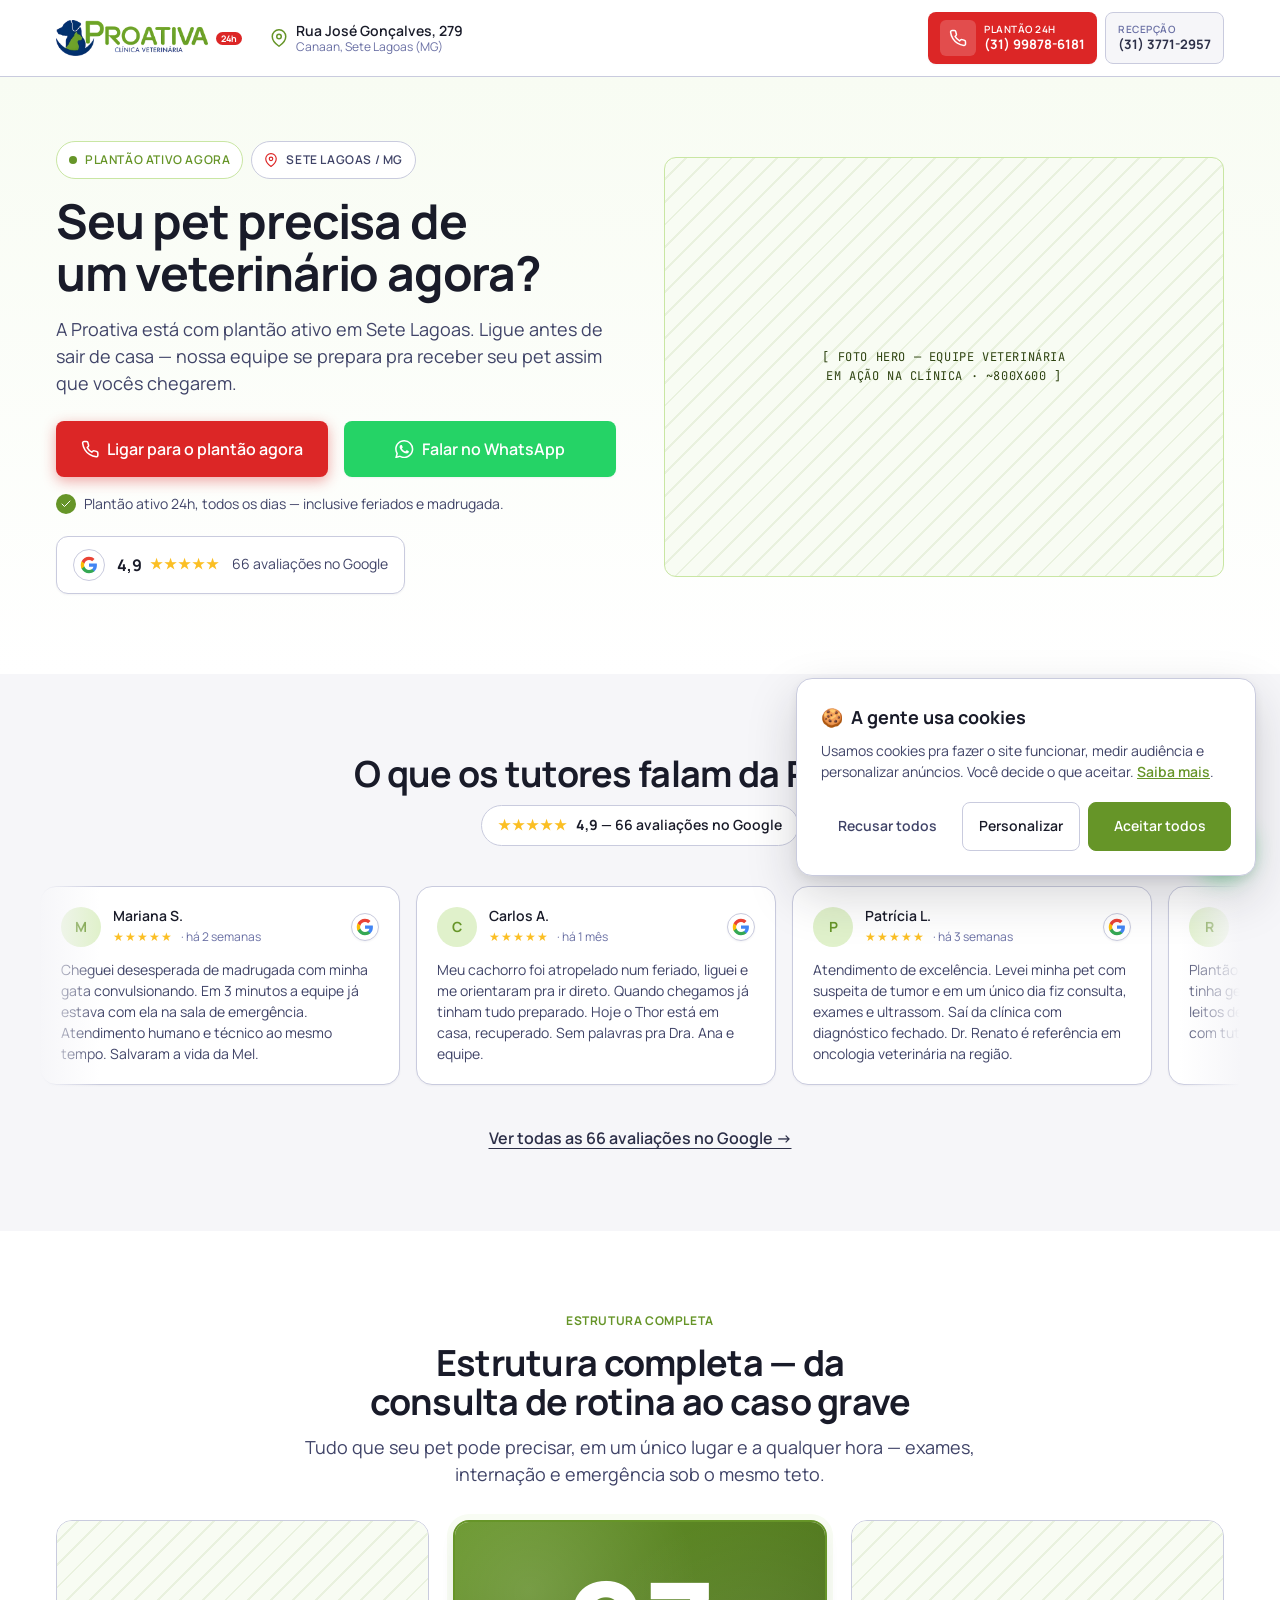
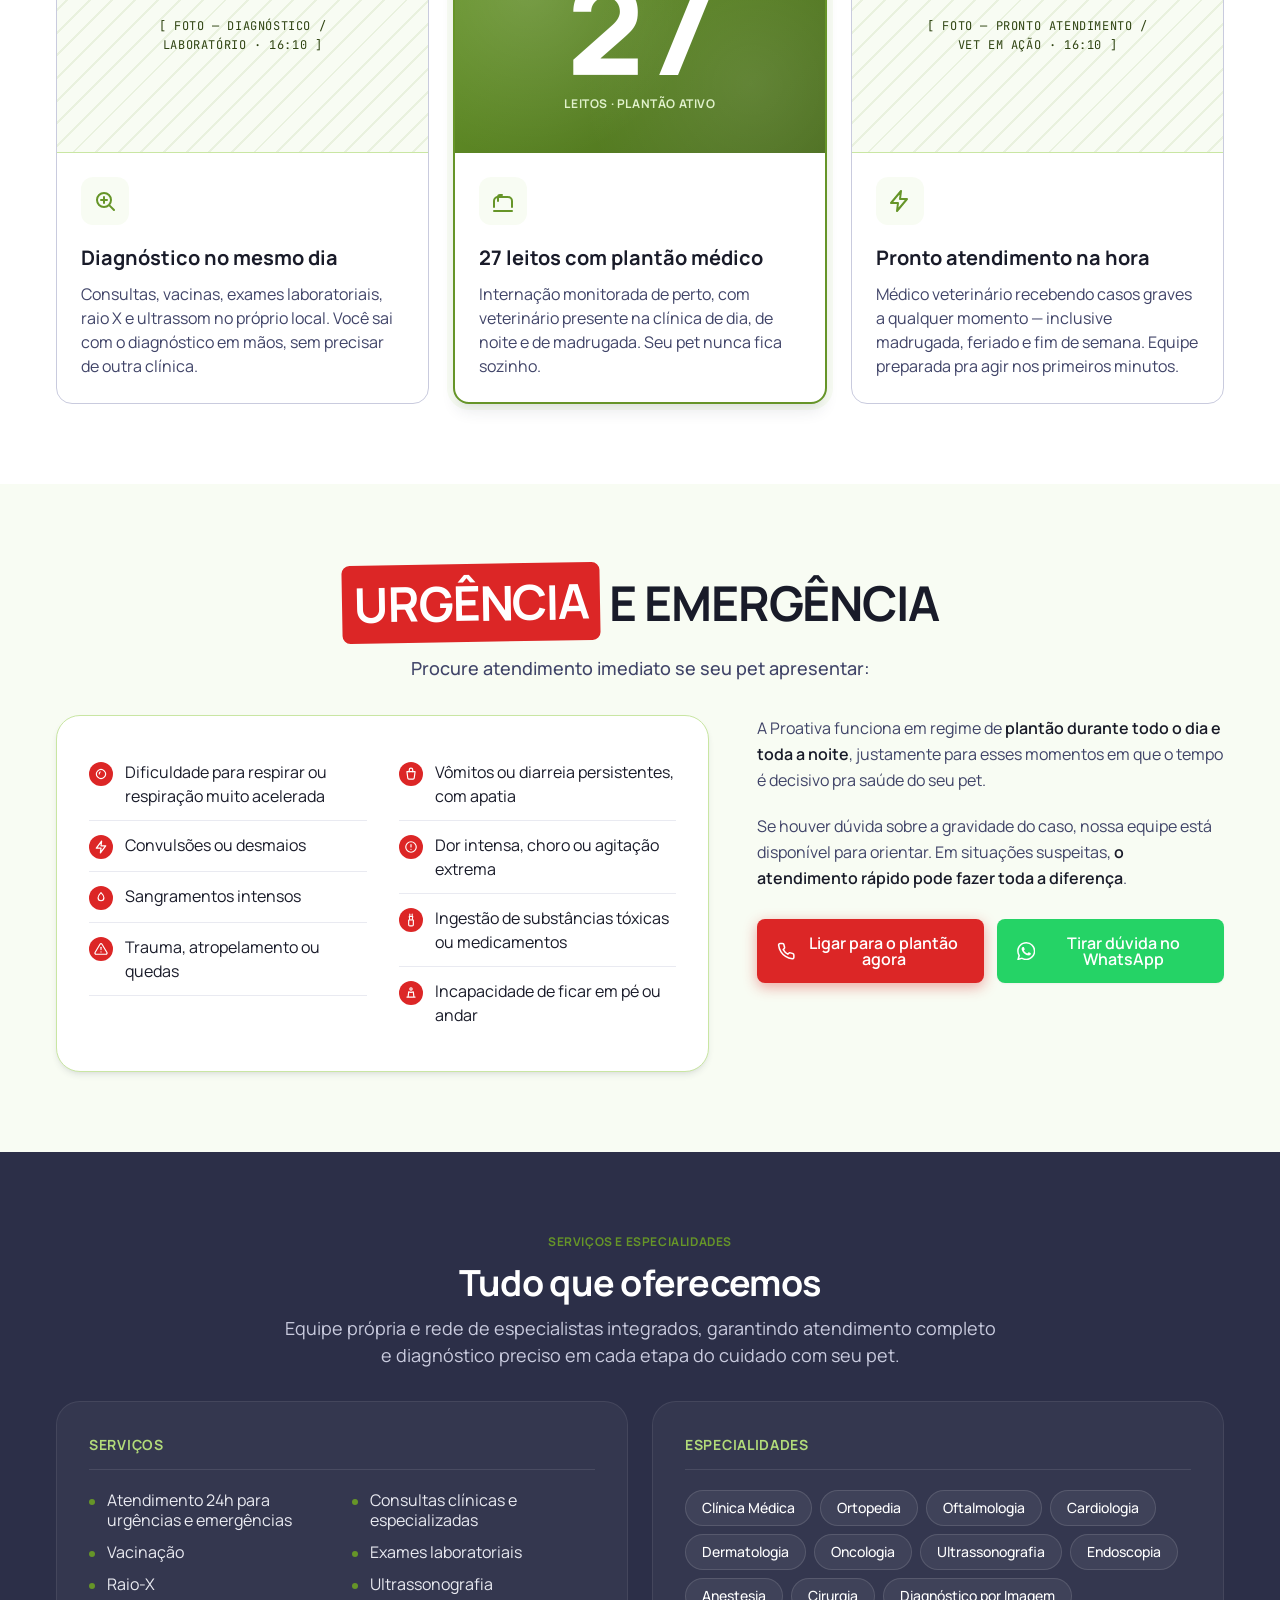
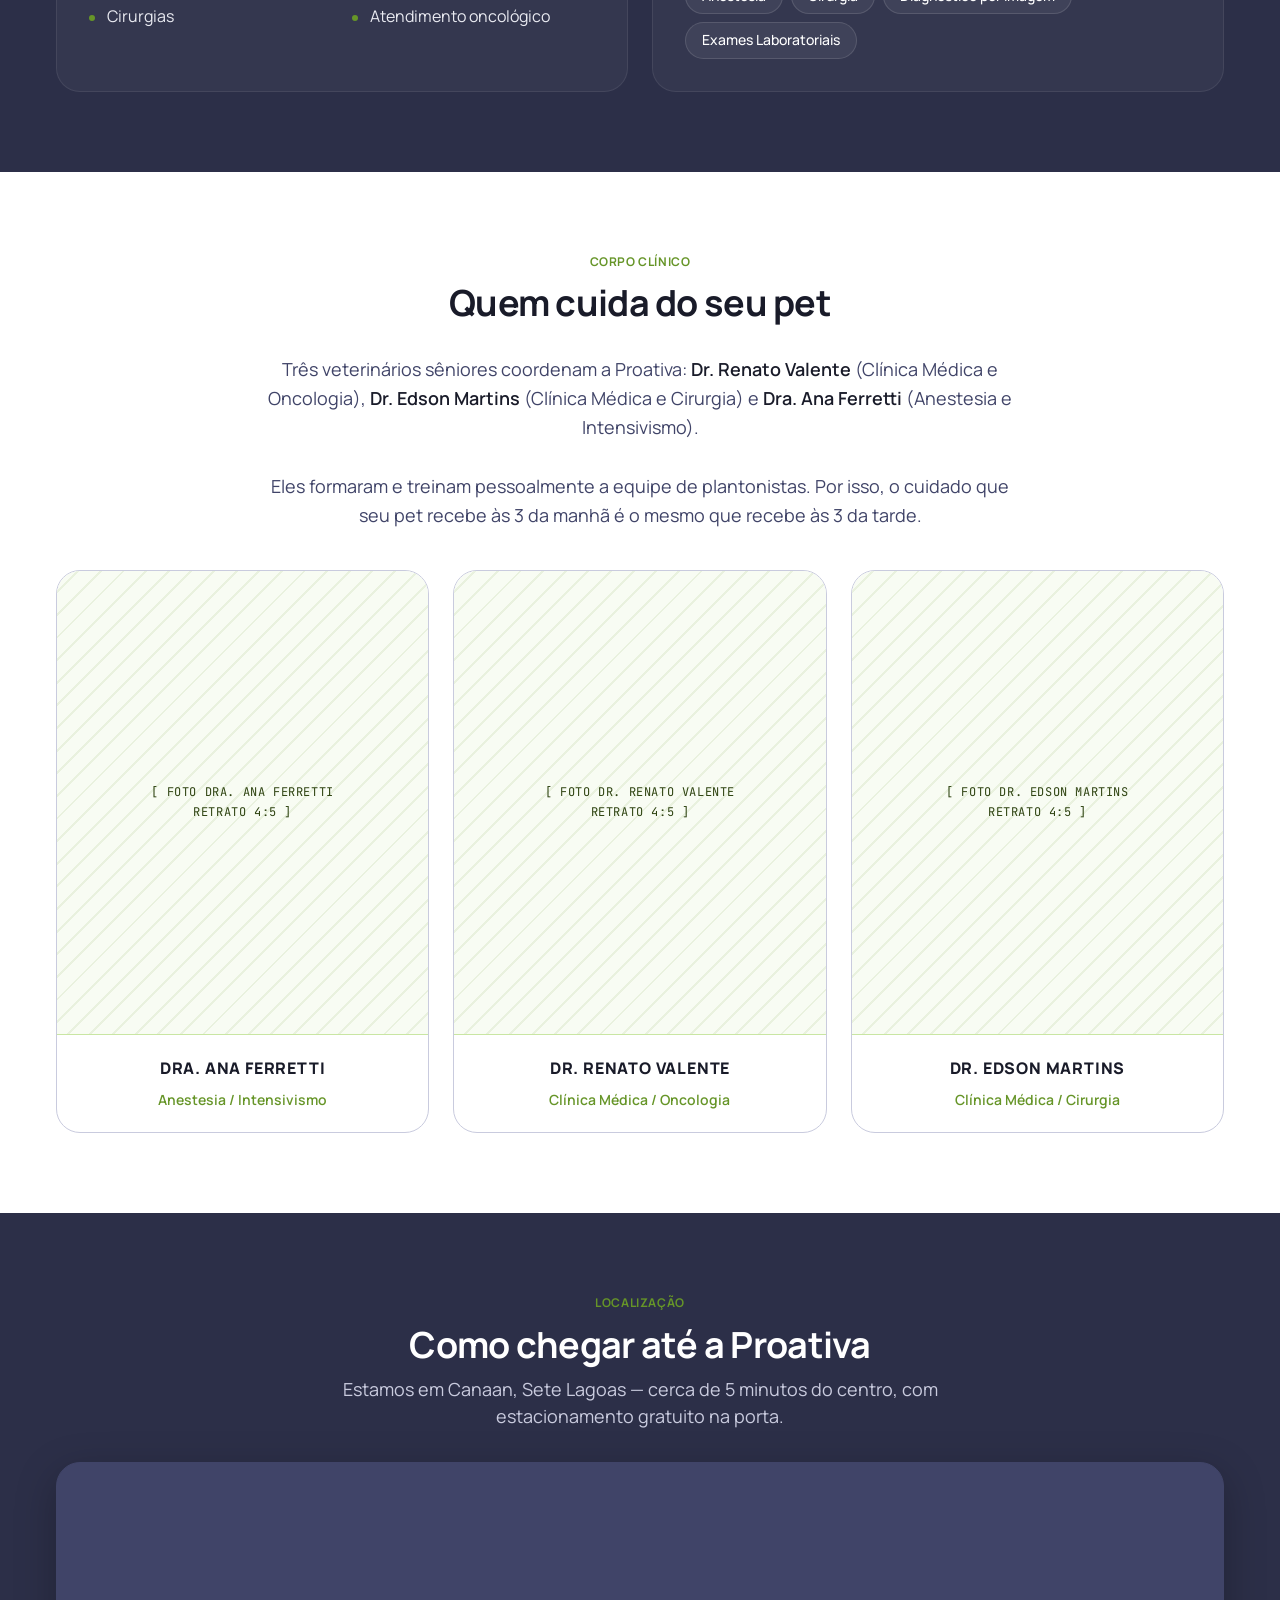
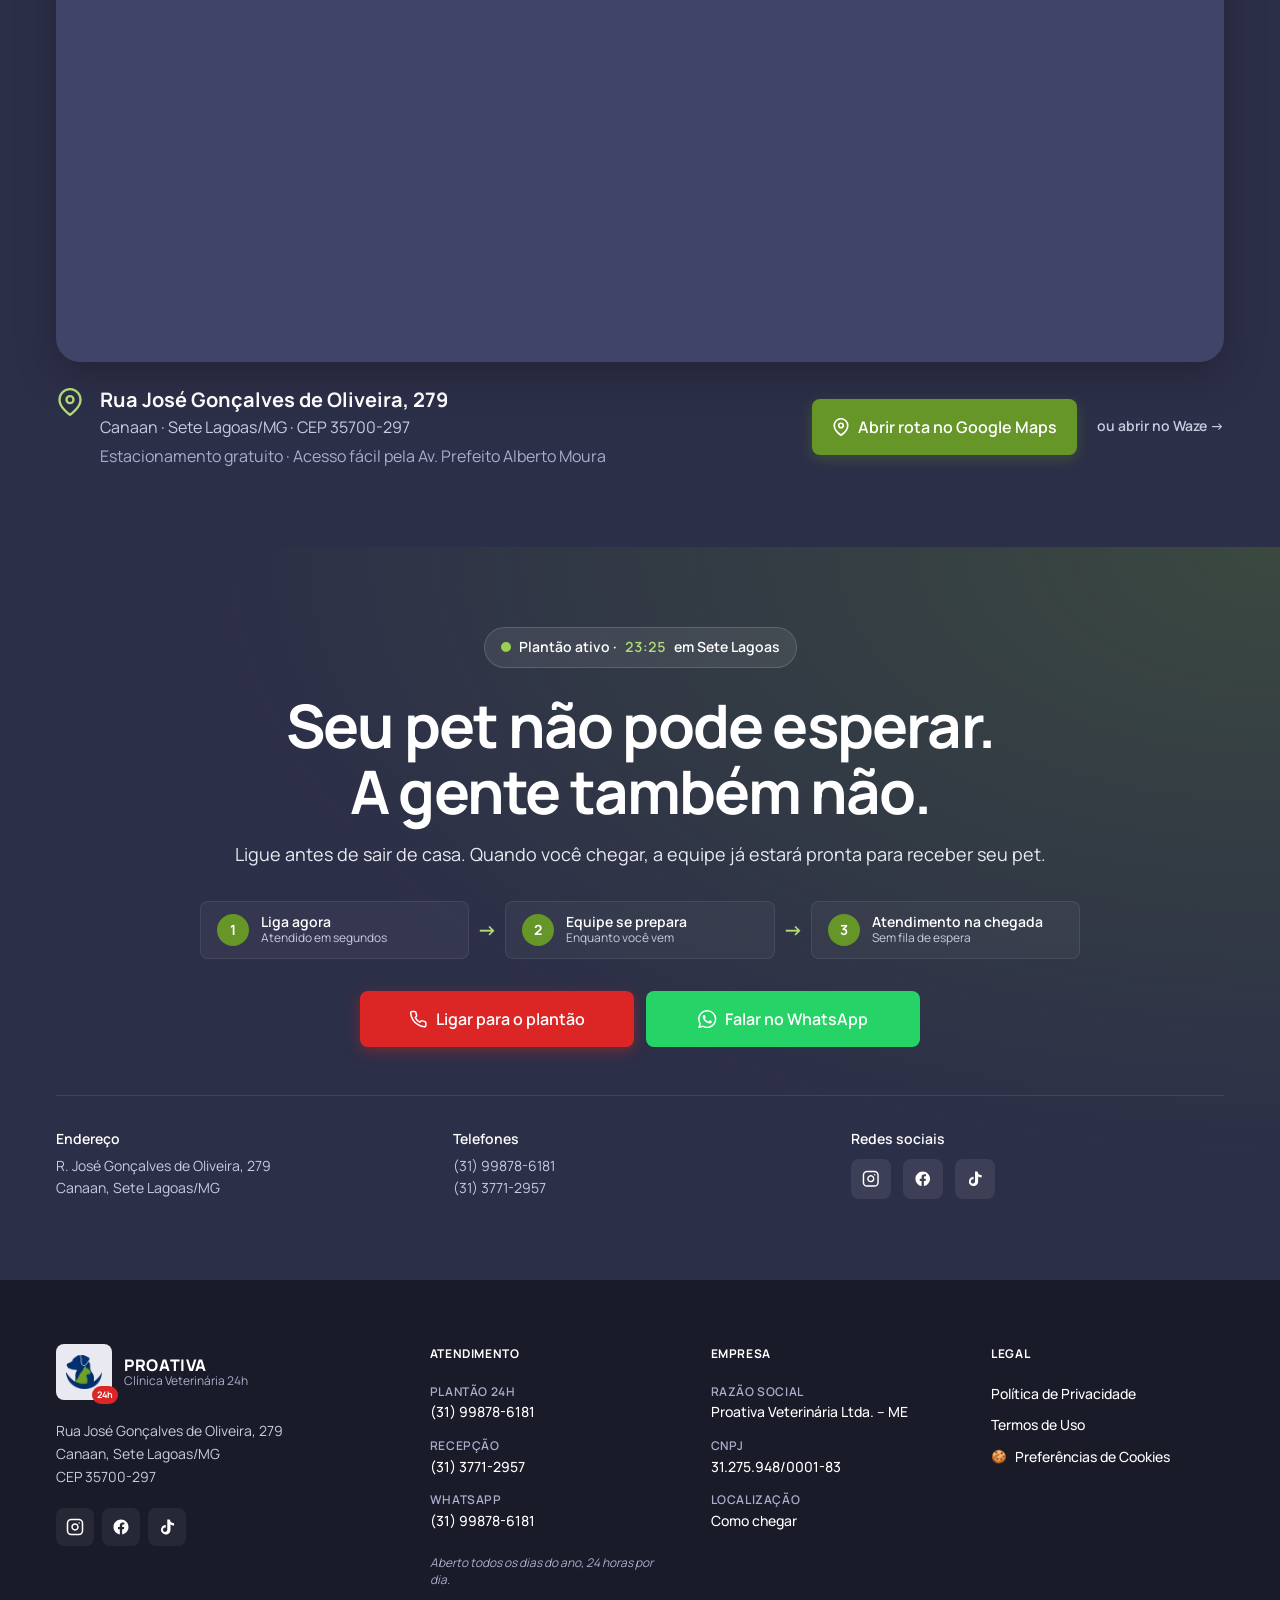
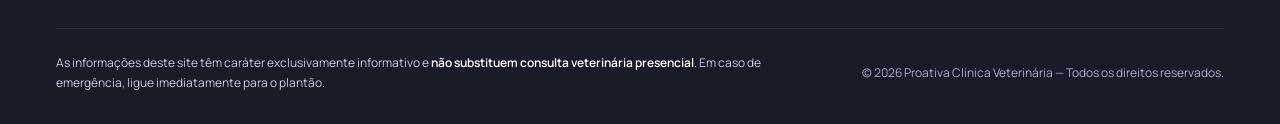
==== index.html @ c626373f "fix(location): desktop com endereço esquerda + CTA direita, mobile inalterado" ====
<!DOCTYPE html>
<html lang="pt-BR">
<head>
<meta charset="UTF-8">
<meta name="viewport" content="width=device-width, initial-scale=1.0">
<title>Proativa Clínica Veterinária 24h — Sete Lagoas/MG</title>
<meta name="description" content="Plantão veterinário ativo 24h em Sete Lagoas. Pronto atendimento, 27 leitos de internação, exames e cirurgia. Ligue agora.">
<meta name="theme-color" content="#669528">
<link rel="canonical" href="https://proativaveterinaria.com.br/">
<link rel="icon" href="/favicon.ico">
<link rel="apple-touch-icon" href="/apple-touch-icon.png">

<!-- Open Graph -->
<meta property="og:type" content="website">
<meta property="og:url" content="https://proativaveterinaria.com.br/">
<meta property="og:title" content="Proativa Clínica Veterinária 24h — Sete Lagoas/MG">
<meta property="og:description" content="Plantão veterinário ativo 24h em Sete Lagoas. Pronto atendimento, 27 leitos de internação, exames e cirurgia.">
<meta property="og:image" content="https://proativaveterinaria.com.br/assets/images/logo-proativa.png">
<meta property="og:locale" content="pt_BR">

<!-- Twitter Card -->
<meta name="twitter:card" content="summary_large_image">
<meta name="twitter:title" content="Proativa Clínica Veterinária 24h — Sete Lagoas/MG">
<meta name="twitter:description" content="Plantão veterinário ativo 24h em Sete Lagoas.">
<meta name="twitter:image" content="https://proativaveterinaria.com.br/assets/images/logo-proativa.png">

<link rel="preconnect" href="https://fonts.googleapis.com">
<link rel="preconnect" href="https://fonts.gstatic.com" crossorigin>
<link rel="stylesheet" href="https://fonts.googleapis.com/css2?family=Manrope:wght@400;500;600;700;800&family=JetBrains+Mono:wght@400;500&display=swap">
<link rel="stylesheet" href="css/style.css?v=5">
<link rel="stylesheet" href="css/motion.css?v=1">

<!-- Schema.org — VeterinaryCare + LocalBusiness -->
<script type="application/ld+json">
{
  "@context": "https://schema.org",
  "@type": "VeterinaryCare",
  "name": "Proativa Clínica Veterinária",
  "image": "https://proativaveterinaria.com.br/assets/images/logo-proativa.png",
  "url": "https://proativaveterinaria.com.br",
  "telephone": ["+5531998786181", "+553137712957"],
  "address": {
    "@type": "PostalAddress",
    "streetAddress": "Rua José Gonçalves de Oliveira, 279",
    "addressLocality": "Sete Lagoas",
    "addressRegion": "MG",
    "postalCode": "35700-297",
    "addressCountry": "BR"
  },
  "geo": {
    "@type": "GeoCoordinates",
    "latitude": "-19.4659",
    "longitude": "-44.2476"
  },
  "openingHoursSpecification": {
    "@type": "OpeningHoursSpecification",
    "dayOfWeek": ["Monday","Tuesday","Wednesday","Thursday","Friday","Saturday","Sunday"],
    "opens": "00:00",
    "closes": "23:59"
  },
  "aggregateRating": {
    "@type": "AggregateRating",
    "ratingValue": "4.9",
    "reviewCount": "66"
  },
  "sameAs": [
    "https://www.instagram.com/proativaclinica/",
    "https://www.facebook.com/proativaveterinaria/"
  ]
}
</script>
</head>
<body>

<a href="#main" class="skip-link">Pular para o conteúdo</a>

<!-- ============ HEADER ============ -->
<header class="site-header">
  <div class="container site-header__inner">
    <a href="/" class="site-header__logo" aria-label="Proativa Clínica Veterinária 24h — Início">
      <picture>
        <source srcset="assets/images/logo-proativa.webp" type="image/webp">
        <img src="assets/images/logo-proativa.png" alt="Proativa Clínica Veterinária" class="site-header__logo-img" width="480" height="114">
      </picture>
      <span class="site-header__logo-badge" aria-hidden="true">24h</span>
    </a>

    <!-- Endereço discreto (apenas desktop) -->
    <a class="header-address" href="https://www.google.com/maps/dir/?api=1&destination=Rua+Jos%C3%A9+Gon%C3%A7alves+de+Oliveira%2C+279%2C+Canaan%2C+Sete+Lagoas+MG" target="_blank" rel="noopener" aria-label="Como chegar à clínica">
      <svg class="icon" viewBox="0 0 24 24" fill="none" stroke="currentColor" stroke-width="2" stroke-linecap="round" stroke-linejoin="round" aria-hidden="true"><path d="M21 10c0 7-9 13-9 13s-9-6-9-13a9 9 0 1 1 18 0z"/><circle cx="12" cy="10" r="3"/></svg>
      <span>
        <span class="header-address__street">Rua José Gonçalves, 279</span>
        <span class="header-address__city">Canaan, Sete Lagoas (MG)</span>
      </span>
    </a>

    <!-- Telefones com hierarquia clara -->
    <div class="header-phones">
      <a class="header-phone header-phone--primary" href="tel:+5531998786181">
        <span class="header-phone__icon" aria-hidden="true">
          <svg class="icon" viewBox="0 0 24 24" fill="none" stroke="currentColor" stroke-width="2.5" stroke-linecap="round" stroke-linejoin="round"><path d="M22 16.92v3a2 2 0 0 1-2.18 2 19.79 19.79 0 0 1-8.63-3.07 19.5 19.5 0 0 1-6-6 19.79 19.79 0 0 1-3.07-8.67A2 2 0 0 1 4.11 2h3a2 2 0 0 1 2 1.72 12.84 12.84 0 0 0 .7 2.81 2 2 0 0 1-.45 2.11L8.09 9.91a16 16 0 0 0 6 6l1.27-1.27a2 2 0 0 1 2.11-.45 12.84 12.84 0 0 0 2.81.7A2 2 0 0 1 22 16.92z"/></svg>
        </span>
        <span class="header-phone__text">
          <span class="header-phone__label">Plantão 24h</span>
          <span class="header-phone__number">(31) 99878-6181</span>
        </span>
      </a>
      <a class="header-phone header-phone--secondary" href="tel:+553137712957">
        <span class="header-phone__text">
          <span class="header-phone__label">Recepção</span>
          <span class="header-phone__number">(31) 3771-2957</span>
        </span>
      </a>
    </div>

    <!-- Mobile: Ligar 24h + botão Mais -->
    <div class="header-mobile-actions">
      <a class="header-phone-mobile" href="tel:+5531998786181" aria-label="Ligar para o plantão 24h">
        <svg class="icon" viewBox="0 0 24 24" fill="none" stroke="currentColor" stroke-width="2.5" stroke-linecap="round" stroke-linejoin="round" aria-hidden="true"><path d="M22 16.92v3a2 2 0 0 1-2.18 2 19.79 19.79 0 0 1-8.63-3.07 19.5 19.5 0 0 1-6-6 19.79 19.79 0 0 1-3.07-8.67A2 2 0 0 1 4.11 2h3a2 2 0 0 1 2 1.72 12.84 12.84 0 0 0 .7 2.81 2 2 0 0 1-.45 2.11L8.09 9.91a16 16 0 0 0 6 6l1.27-1.27a2 2 0 0 1 2.11-.45 12.84 12.84 0 0 0 2.81.7A2 2 0 0 1 22 16.92z"/></svg>
        Ligar 24h
      </a>
      <button type="button" class="header-more-btn" id="openHeaderSheet" aria-label="Mais opções de contato e localização">
        <svg viewBox="0 0 24 24" fill="none" stroke="currentColor" stroke-width="2.5" stroke-linecap="round" stroke-linejoin="round" aria-hidden="true"><line x1="3" y1="6" x2="21" y2="6"/><line x1="3" y1="12" x2="21" y2="12"/><line x1="3" y1="18" x2="21" y2="18"/></svg>
      </button>
    </div>
  </div>
</header>

<!-- Bottom Sheet Mobile (mais opções) -->
<div id="headerSheet" class="sheet" hidden role="dialog" aria-labelledby="sheetTitle" aria-modal="true">
  <div class="sheet__backdrop" data-close-sheet></div>
  <div class="sheet__panel" role="document">
    <div class="sheet__handle" aria-hidden="true"></div>
    <header class="sheet__header">
      <h2 id="sheetTitle" class="sheet__title">Como podemos ajudar?</h2>
      <button type="button" class="sheet__close" aria-label="Fechar" data-close-sheet>×</button>
    </header>

    <section class="sheet__section">
      <h3 class="sheet__section-title">Como chegar</h3>
      <div class="sheet__address">
        <svg viewBox="0 0 24 24" fill="none" stroke="currentColor" stroke-width="2" stroke-linecap="round" stroke-linejoin="round" aria-hidden="true"><path d="M21 10c0 7-9 13-9 13s-9-6-9-13a9 9 0 1 1 18 0z"/><circle cx="12" cy="10" r="3"/></svg>
        <span>
          <strong>Rua José Gonçalves de Oliveira, 279</strong><br>
          Canaan, Sete Lagoas (MG)
        </span>
      </div>
      <div class="sheet__map-actions">
        <a class="sheet__chip" href="https://www.google.com/maps/dir/?api=1&destination=Rua+Jos%C3%A9+Gon%C3%A7alves+de+Oliveira%2C+279%2C+Canaan%2C+Sete+Lagoas+MG" target="_blank" rel="noopener">
          <span class="sheet__chip-mark" style="background:#34A853;color:white;">G</span>
          Abrir no Google Maps
        </a>
        <a class="sheet__chip" href="https://waze.com/ul?q=Rua%20Jos%C3%A9%20Gon%C3%A7alves%20de%20Oliveira%2C%20279%2C%20Sete%20Lagoas" target="_blank" rel="noopener">
          <span class="sheet__chip-mark" style="background:#33CCFF;color:white;">W</span>
          Abrir no Waze
        </a>
      </div>
    </section>

    <section class="sheet__section">
      <h3 class="sheet__section-title">Outros contatos</h3>
      <a class="sheet__row" href="tel:+553137712957">
        <span class="sheet__row-icon" aria-hidden="true">
          <svg viewBox="0 0 24 24" fill="none" stroke="currentColor" stroke-width="2" stroke-linecap="round" stroke-linejoin="round"><path d="M22 16.92v3a2 2 0 0 1-2.18 2 19.79 19.79 0 0 1-8.63-3.07 19.5 19.5 0 0 1-6-6 19.79 19.79 0 0 1-3.07-8.67A2 2 0 0 1 4.11 2h3a2 2 0 0 1 2 1.72 12.84 12.84 0 0 0 .7 2.81 2 2 0 0 1-.45 2.11L8.09 9.91a16 16 0 0 0 6 6l1.27-1.27a2 2 0 0 1 2.11-.45 12.84 12.84 0 0 0 2.81.7A2 2 0 0 1 22 16.92z"/></svg>
        </span>
        <span class="sheet__row-text">
          <strong>Recepção</strong>
          <small>Para agendamentos e dúvidas (não-emergência)</small>
        </span>
        <span class="sheet__row-value">(31) 3771-2957</span>
      </a>
      <a class="sheet__row" href="https://wa.me/5531998786181?text=Olá!%20Preciso%20de%20atendimento%20veterinário." target="_blank" rel="noopener">
        <span class="sheet__row-icon sheet__row-icon--whatsapp" aria-hidden="true">
          <svg viewBox="0 0 24 24" fill="currentColor"><path d="M17.472 14.382c-.297-.149-1.758-.867-2.03-.967-.273-.099-.471-.148-.67.15-.197.297-.767.966-.94 1.164-.173.199-.347.223-.644.075-.297-.15-1.255-.463-2.39-1.475-.883-.788-1.48-1.761-1.653-2.059-.173-.297-.018-.458.13-.606.134-.133.298-.347.446-.52.149-.174.198-.298.298-.497.099-.198.05-.371-.025-.52-.075-.149-.669-1.612-.916-2.207-.242-.579-.487-.5-.669-.51-.173-.008-.371-.01-.57-.01-.198 0-.52.074-.792.372-.272.297-1.04 1.016-1.04 2.479 0 1.462 1.065 2.875 1.213 3.074.149.198 2.096 3.2 5.077 4.487.709.306 1.262.489 1.694.625.712.227 1.36.195 1.871.118.571-.085 1.758-.719 2.006-1.413.248-.694.248-1.289.173-1.413-.074-.124-.272-.198-.57-.347m-5.421 7.403h-.004a9.87 9.87 0 0 1-5.031-1.378l-.361-.214-3.741.982.998-3.648-.235-.374a9.86 9.86 0 0 1-1.51-5.26c.001-5.45 4.436-9.884 9.888-9.884 2.64 0 5.122 1.03 6.988 2.898a9.825 9.825 0 0 1 2.893 6.994c-.003 5.45-4.437 9.884-9.885 9.884m8.413-18.297A11.815 11.815 0 0 0 12.05 0C5.495 0 .16 5.335.157 11.892c0 2.096.547 4.142 1.588 5.945L.057 24l6.305-1.654a11.882 11.882 0 0 0 5.683 1.448h.005c6.554 0 11.89-5.335 11.893-11.893a11.821 11.821 0 0 0-3.48-8.413Z"/></svg>
        </span>
        <span class="sheet__row-text">
          <strong>WhatsApp</strong>
          <small>Resposta direta da equipe</small>
        </span>
        <span class="sheet__row-value">(31) 99878-6181</span>
      </a>
    </section>

    <section class="sheet__section">
      <h3 class="sheet__section-title">Acompanhe a Proativa</h3>
      <div class="sheet__social">
        <a href="https://instagram.com/proativaclinica" target="_blank" rel="noopener">
          <svg viewBox="0 0 24 24" fill="none" stroke="currentColor" stroke-width="2" stroke-linecap="round" stroke-linejoin="round"><rect width="20" height="20" x="2" y="2" rx="5"/><path d="M16 11.37A4 4 0 1 1 12.63 8 4 4 0 0 1 16 11.37z"/><line x1="17.5" x2="17.51" y1="6.5" y2="6.5"/></svg>
          <span>Instagram</span>
        </a>
        <a href="https://facebook.com/proativaveterinaria" target="_blank" rel="noopener">
          <svg viewBox="0 0 24 24" fill="currentColor"><path d="M22 12.07C22 6.48 17.52 2 12 2S2 6.48 2 12.07C2 17.1 5.66 21.26 10.44 22v-7.03H7.9v-2.9h2.54V9.85c0-2.5 1.49-3.89 3.77-3.89 1.09 0 2.24.2 2.24.2v2.46h-1.26c-1.24 0-1.63.77-1.63 1.56v1.88h2.78l-.45 2.9h-2.33V22C18.34 21.26 22 17.1 22 12.07z"/></svg>
          <span>Facebook</span>
        </a>
        <a href="https://tiktok.com/@proativaclinica" target="_blank" rel="noopener">
          <svg viewBox="0 0 24 24" fill="currentColor"><path d="M19.59 6.69a4.83 4.83 0 0 1-3.77-4.25V2h-3.45v13.67a2.89 2.89 0 0 1-5.2 1.74 2.89 2.89 0 0 1 2.31-4.64 2.93 2.93 0 0 1 .88.13V9.4a6.84 6.84 0 0 0-1-.05A6.33 6.33 0 0 0 5.8 20.1a6.34 6.34 0 0 0 10.86-4.43V8.81a8.16 8.16 0 0 0 4.77 1.52V6.89a4.85 4.85 0 0 1-1.84-.2z"/></svg>
          <span>TikTok</span>
        </a>
      </div>
    </section>
  </div>
</div>

<main id="main">

  <!-- ============ HERO ============ -->
  <section class="hero" aria-label="Atendimento veterinário 24h">
    <div class="container hero__inner">
      <div class="hero__content">
        <div class="hero__chips">
          <span class="hero__eyebrow">Plantão ativo agora</span>
          <span class="hero__location">
            <svg class="icon" viewBox="0 0 24 24" fill="none" stroke="currentColor" stroke-width="2" stroke-linecap="round" stroke-linejoin="round" style="width:14px;height:14px;" aria-hidden="true"><path d="M21 10c0 7-9 13-9 13s-9-6-9-13a9 9 0 1 1 18 0z"/><circle cx="12" cy="10" r="3"/></svg>
            Sete Lagoas / MG
          </span>
          <!-- Mobile-only merged pill -->
          <span class="hero__chip-merged" aria-hidden="true">Plantão ativo · Sete Lagoas/MG</span>
        </div>
        <h1>Seu pet precisa de um veterinário agora?</h1>
        <p class="hero__subtitle">A Proativa está com plantão ativo em Sete Lagoas. Ligue antes de sair de casa — nossa equipe se prepara pra receber seu pet assim que vocês chegarem.</p>

        <div class="hero__ctas">
          <a class="btn btn-emergency btn-emergency--pulse" href="tel:+5531998786181">
            <svg class="icon" viewBox="0 0 24 24" fill="none" stroke="currentColor" stroke-width="2.5" stroke-linecap="round" stroke-linejoin="round"><path d="M22 16.92v3a2 2 0 0 1-2.18 2 19.79 19.79 0 0 1-8.63-3.07 19.5 19.5 0 0 1-6-6 19.79 19.79 0 0 1-3.07-8.67A2 2 0 0 1 4.11 2h3a2 2 0 0 1 2 1.72 12.84 12.84 0 0 0 .7 2.81 2 2 0 0 1-.45 2.11L8.09 9.91a16 16 0 0 0 6 6l1.27-1.27a2 2 0 0 1 2.11-.45 12.84 12.84 0 0 0 2.81.7A2 2 0 0 1 22 16.92z"/></svg>
            Ligar para o plantão agora
          </a>
          <a class="btn btn-whatsapp" href="https://wa.me/5531998786181?text=Ol%C3%A1%2C%20preciso%20de%20atendimento%20veterin%C3%A1rio." target="_blank" rel="noopener">
            <svg class="icon" viewBox="0 0 24 24" fill="currentColor"><path d="M17.472 14.382c-.297-.149-1.758-.867-2.03-.967-.273-.099-.471-.148-.67.15-.197.297-.767.966-.94 1.164-.173.199-.347.223-.644.075-.297-.15-1.255-.463-2.39-1.475-.883-.788-1.48-1.761-1.653-2.059-.173-.297-.018-.458.13-.606.134-.133.298-.347.446-.52.149-.174.198-.298.298-.497.099-.198.05-.371-.025-.52-.075-.149-.669-1.612-.916-2.207-.242-.579-.487-.5-.669-.51-.173-.008-.371-.01-.57-.01-.198 0-.52.074-.792.372-.272.297-1.04 1.016-1.04 2.479 0 1.462 1.065 2.875 1.213 3.074.149.198 2.096 3.2 5.077 4.487.709.306 1.262.489 1.694.625.712.227 1.36.195 1.871.118.571-.085 1.758-.719 2.006-1.413.248-.694.248-1.289.173-1.413-.074-.124-.272-.198-.57-.347m-5.421 7.403h-.004a9.87 9.87 0 0 1-5.031-1.378l-.361-.214-3.741.982.998-3.648-.235-.374a9.86 9.86 0 0 1-1.51-5.26c.001-5.45 4.436-9.884 9.888-9.884 2.64 0 5.122 1.03 6.988 2.898a9.825 9.825 0 0 1 2.893 6.994c-.003 5.45-4.437 9.884-9.885 9.884m8.413-18.297A11.815 11.815 0 0 0 12.05 0C5.495 0 .16 5.335.157 11.892c0 2.096.547 4.142 1.588 5.945L.057 24l6.305-1.654a11.882 11.882 0 0 0 5.683 1.448h.005c6.554 0 11.89-5.335 11.893-11.893a11.821 11.821 0 0 0-3.48-8.413"/></svg>
            Falar no WhatsApp
          </a>
        </div>

        <p class="hero__microcopy">
          <span class="check" aria-hidden="true">
            <svg class="icon" viewBox="0 0 24 24" fill="none" stroke="currentColor" stroke-width="3" stroke-linecap="round" stroke-linejoin="round" style="width:12px;height:12px;"><polyline points="20 6 9 17 4 12"/></svg>
          </span>
          Plantão ativo 24h, todos os dias — inclusive feriados e madrugada.
        </p>

        <div class="hero__social-proof" aria-label="Reputação no Google">
          <span class="hero__social-proof__g" aria-hidden="true">
            <svg viewBox="0 0 24 24" style="width:18px;height:18px;display:block;">
              <path fill="#4285F4" d="M22.56 12.25c0-.78-.07-1.53-.2-2.25H12v4.26h5.92c-.26 1.37-1.04 2.53-2.21 3.31v2.77h3.57c2.08-1.92 3.28-4.74 3.28-8.09z"/>
              <path fill="#34A853" d="M12 23c2.97 0 5.46-.98 7.28-2.66l-3.57-2.77c-.99.66-2.23 1.06-3.71 1.06-2.86 0-5.29-1.93-6.16-4.53H2.18v2.84C3.99 20.53 7.7 23 12 23z"/>
              <path fill="#FBBC05" d="M5.84 14.09c-.22-.66-.35-1.36-.35-2.09 0-.73.13-1.43.35-2.09V7.07H2.18C1.43 8.55 1 10.22 1 12s.43 3.45 1.18 4.93l2.85-2.22.81-.62z"/>
              <path fill="#EA4335" d="M12 5.38c1.62 0 3.06.56 4.21 1.64l3.15-3.15C17.45 2.09 14.97 1 12 1 7.7 1 3.99 3.47 2.18 7.07l3.66 2.84c.87-2.6 3.3-4.53 6.16-4.53z"/>
            </svg>
          </span>
          <span class="hero__social-proof__rating">
            <strong>4,9</strong>
            <span class="stars" aria-hidden="true">★★★★★</span>
          </span>
          <span class="hero__social-proof__text">66 avaliações no Google</span>
        </div>
      </div>

      <div class="hero__media">
        <div class="placeholder">[ FOTO HERO — equipe veterinária<br>em ação na clínica · ~800x600 ]</div>
      </div>
    </div>
  </section>

  <!-- ============ REVIEWS ============ -->
  <section class="section reviews" aria-label="Avaliações de tutores no Google">
    <div class="container">
      <div class="section__head">
        <h2 class="section__title">O que os tutores falam da Proativa</h2>
        <div style="display:flex; justify-content:center;">
          <span class="reviews__rating">
            <span class="stars" aria-hidden="true">★★★★★</span>
            <span><strong>4,9</strong> — 66 avaliações no Google</span>
          </span>
        </div>
      </div>
    </div>

    <div class="container">
      <div class="marquee" aria-label="Avaliações em rotação">
        <div class="marquee__track" id="reviewsTrack"></div>
      </div>

      <div class="reviews__cta">
        <a href="https://g.page/proativa-veterinaria" target="_blank" rel="noopener">
          Ver todas as 66 avaliações no Google →
        </a>
      </div>
    </div>
  </section>

  <!-- ============ DIFERENCIAIS ============ -->
  <section class="section differentials" aria-label="Estrutura completa">
    <div class="container">
      <div class="section__head">
        <span class="section__eyebrow">Estrutura completa</span>
        <h2 class="section__title">Estrutura completa — da consulta de rotina ao caso grave</h2>
        <p class="section__subtitle">Tudo que seu pet pode precisar, em um único lugar e a qualquer hora — exames, internação e emergência sob o mesmo teto.</p>
      </div>

      <div class="differentials__grid">
        <article class="diff-card">
          <div class="diff-card__media">
            <div class="placeholder">[ FOTO — diagnóstico /<br>laboratório · 16:10 ]</div>
          </div>
          <div class="diff-card__body">
            <div class="diff-card__icon" aria-hidden="true">
              <svg class="icon" viewBox="0 0 24 24" fill="none" stroke="currentColor" stroke-width="2" stroke-linecap="round" stroke-linejoin="round" style="width:24px;height:24px;"><circle cx="11" cy="11" r="7"/><line x1="21" y1="21" x2="16.65" y2="16.65"/><path d="M11 8v6M8 11h6"/></svg>
            </div>
            <h3>Diagnóstico no mesmo dia</h3>
            <p>Consultas, vacinas, exames laboratoriais, raio X e ultrassom no próprio local. Você sai com o diagnóstico em mãos, sem precisar de outra clínica.</p>
          </div>
        </article>

        <article class="diff-card diff-card--hero">
          <div class="diff-card__media diff-card__media--stat">
            <div class="diff-stat" aria-hidden="true">
              <span class="diff-stat__num">27</span>
              <span class="diff-stat__label">leitos · plantão ativo</span>
            </div>
          </div>
          <div class="diff-card__body">
            <div class="diff-card__icon" aria-hidden="true">
              <svg class="icon" viewBox="0 0 24 24" fill="none" stroke="currentColor" stroke-width="2" stroke-linecap="round" stroke-linejoin="round" style="width:24px;height:24px;"><path d="M3 18v-6a4 4 0 0 1 4-4h10a4 4 0 0 1 4 4v6"/><path d="M3 22h18"/><path d="M7 12V8a2 2 0 0 1 2-2h2"/></svg>
            </div>
            <h3>27 leitos com plantão médico</h3>
            <p>Internação monitorada de perto, com veterinário presente na clínica de dia, de noite e de madrugada. Seu pet nunca fica sozinho.</p>
          </div>
        </article>

        <article class="diff-card">
          <div class="diff-card__media">
            <div class="placeholder">[ FOTO — pronto atendimento /<br>vet em ação · 16:10 ]</div>
          </div>
          <div class="diff-card__body">
            <div class="diff-card__icon" aria-hidden="true">
              <svg class="icon" viewBox="0 0 24 24" fill="none" stroke="currentColor" stroke-width="2" stroke-linecap="round" stroke-linejoin="round" style="width:24px;height:24px;"><path d="M13 2L3 14h7l-1 8 10-12h-7l1-8z"/></svg>
            </div>
            <h3>Pronto atendimento na hora</h3>
            <p>Médico veterinário recebendo casos graves a qualquer momento — inclusive madrugada, feriado e fim de semana. Equipe preparada pra agir nos primeiros minutos.</p>
          </div>
        </article>
      </div>
    </div>
  </section>

  <!-- ============ URGÊNCIA ============ -->
  <section class="section urgency" aria-label="Urgência e emergência">
    <div class="container">
      <h2 class="urgency__title">
        <span class="highlight">URGÊNCIA</span> E EMERGÊNCIA
      </h2>
      <p class="urgency__intro">Procure atendimento imediato se seu pet apresentar:</p>

      <div class="urgency__grid">
        <ul class="urgency__list">
          <li>
            <span class="urgency__bullet" aria-hidden="true">
              <svg viewBox="0 0 24 24" fill="none" stroke="currentColor" stroke-width="2" stroke-linecap="round" stroke-linejoin="round" style="width:14px;height:14px;"><path d="M6.5 6.5C8 5 10 4 12 4s4 1 5.5 2.5C19 8 20 10 20 12s-1 4-2.5 5.5S14 20 12 20s-4-1-5.5-2.5S4 14 4 12s1-4 2.5-5.5z"/><path d="M9 12c0-1.5.5-3 1.5-3.5"/></svg>
            </span>
            Dificuldade para respirar ou respiração muito acelerada
          </li>
          <li>
            <span class="urgency__bullet" aria-hidden="true">
              <svg viewBox="0 0 24 24" fill="none" stroke="currentColor" stroke-width="2.2" stroke-linecap="round" stroke-linejoin="round" style="width:14px;height:14px;"><polyline points="13 2 4 14 12 14 11 22 20 10 12 10 13 2"/></svg>
            </span>
            Convulsões ou desmaios
          </li>
          <li>
            <span class="urgency__bullet" aria-hidden="true">
              <svg viewBox="0 0 24 24" fill="none" stroke="currentColor" stroke-width="2" stroke-linecap="round" stroke-linejoin="round" style="width:14px;height:14px;"><path d="M12 2.7s5 5 5 9c0 2.8-2.2 5-5 5s-5-2.2-5-5c0-4 5-9 5-9z"/></svg>
            </span>
            Sangramentos intensos
          </li>
          <li>
            <span class="urgency__bullet" aria-hidden="true">
              <svg viewBox="0 0 24 24" fill="none" stroke="currentColor" stroke-width="2" stroke-linecap="round" stroke-linejoin="round" style="width:14px;height:14px;"><path d="M10.29 3.86L1.82 18a2 2 0 0 0 1.71 3h16.94a2 2 0 0 0 1.71-3L13.71 3.86a2 2 0 0 0-3.42 0z"/><line x1="12" y1="9" x2="12" y2="13"/><line x1="12" y1="17" x2="12.01" y2="17"/></svg>
            </span>
            Trauma, atropelamento ou quedas
          </li>
          <li>
            <span class="urgency__bullet" aria-hidden="true">
              <svg viewBox="0 0 24 24" fill="none" stroke="currentColor" stroke-width="2" stroke-linecap="round" stroke-linejoin="round" style="width:14px;height:14px;"><path d="M5 8h14l-1.5 11a2 2 0 0 1-2 1.7h-7a2 2 0 0 1-2-1.7L5 8z"/><path d="M9 8V5a3 3 0 0 1 6 0v3"/></svg>
            </span>
            Vômitos ou diarreia persistentes, com apatia
          </li>
          <li>
            <span class="urgency__bullet" aria-hidden="true">
              <svg viewBox="0 0 24 24" fill="none" stroke="currentColor" stroke-width="2" stroke-linecap="round" stroke-linejoin="round" style="width:14px;height:14px;"><circle cx="12" cy="12" r="9"/><line x1="12" y1="8" x2="12" y2="12"/><line x1="12" y1="16" x2="12.01" y2="16"/></svg>
            </span>
            Dor intensa, choro ou agitação extrema
          </li>
          <li>
            <span class="urgency__bullet" aria-hidden="true">
              <svg viewBox="0 0 24 24" fill="none" stroke="currentColor" stroke-width="2" stroke-linecap="round" stroke-linejoin="round" style="width:14px;height:14px;"><path d="M10 2v3M14 2v3M9 6h6l-1 6h-4l-1-6zM8 12h8v8a2 2 0 0 1-2 2h-4a2 2 0 0 1-2-2v-8z"/></svg>
            </span>
            Ingestão de substâncias tóxicas ou medicamentos
          </li>
          <li>
            <span class="urgency__bullet" aria-hidden="true">
              <svg viewBox="0 0 24 24" fill="none" stroke="currentColor" stroke-width="2" stroke-linecap="round" stroke-linejoin="round" style="width:14px;height:14px;"><path d="M5 19h14M7 19l1-9 4 1 4-1 1 9"/><circle cx="12" cy="5" r="2"/></svg>
            </span>
            Incapacidade de ficar em pé ou andar
          </li>
        </ul>

        <aside class="urgency__aside">
          <p>A Proativa funciona em regime de <strong>plantão durante todo o dia e toda a noite</strong>, justamente para esses momentos em que o tempo é decisivo pra saúde do seu pet.</p>
          <p>Se houver dúvida sobre a gravidade do caso, nossa equipe está disponível para orientar. Em situações suspeitas, <strong>o atendimento rápido pode fazer toda a diferença</strong>.</p>

          <div class="urgency__ctas">
            <a class="btn btn-emergency" href="tel:+5531998786181">
              <svg class="icon" viewBox="0 0 24 24" fill="none" stroke="currentColor" stroke-width="2.5" stroke-linecap="round" stroke-linejoin="round"><path d="M22 16.92v3a2 2 0 0 1-2.18 2 19.79 19.79 0 0 1-8.63-3.07 19.5 19.5 0 0 1-6-6 19.79 19.79 0 0 1-3.07-8.67A2 2 0 0 1 4.11 2h3a2 2 0 0 1 2 1.72 12.84 12.84 0 0 0 .7 2.81 2 2 0 0 1-.45 2.11L8.09 9.91a16 16 0 0 0 6 6l1.27-1.27a2 2 0 0 1 2.11-.45 12.84 12.84 0 0 0 2.81.7A2 2 0 0 1 22 16.92z"/></svg>
              Ligar para o plantão agora
            </a>
            <a class="btn btn-whatsapp" href="https://wa.me/5531998786181?text=Ol%C3%A1%2C%20tenho%20uma%20d%C3%BAvida%20sobre%20meu%20pet." target="_blank" rel="noopener">
              <svg class="icon" viewBox="0 0 24 24" fill="currentColor"><path d="M17.472 14.382c-.297-.149-1.758-.867-2.03-.967-.273-.099-.471-.148-.67.15-.197.297-.767.966-.94 1.164-.173.199-.347.223-.644.075-.297-.15-1.255-.463-2.39-1.475-.883-.788-1.48-1.761-1.653-2.059-.173-.297-.018-.458.13-.606.134-.133.298-.347.446-.52.149-.174.198-.298.298-.497.099-.198.05-.371-.025-.52-.075-.149-.669-1.612-.916-2.207-.242-.579-.487-.5-.669-.51-.173-.008-.371-.01-.57-.01-.198 0-.52.074-.792.372-.272.297-1.04 1.016-1.04 2.479 0 1.462 1.065 2.875 1.213 3.074.149.198 2.096 3.2 5.077 4.487.709.306 1.262.489 1.694.625.712.227 1.36.195 1.871.118.571-.085 1.758-.719 2.006-1.413.248-.694.248-1.289.173-1.413-.074-.124-.272-.198-.57-.347m-5.421 7.403h-.004a9.87 9.87 0 0 1-5.031-1.378l-.361-.214-3.741.982.998-3.648-.235-.374a9.86 9.86 0 0 1-1.51-5.26c.001-5.45 4.436-9.884 9.888-9.884 2.64 0 5.122 1.03 6.988 2.898a9.825 9.825 0 0 1 2.893 6.994c-.003 5.45-4.437 9.884-9.885 9.884m8.413-18.297A11.815 11.815 0 0 0 12.05 0C5.495 0 .16 5.335.157 11.892c0 2.096.547 4.142 1.588 5.945L.057 24l6.305-1.654a11.882 11.882 0 0 0 5.683 1.448h.005c6.554 0 11.89-5.335 11.893-11.893a11.821 11.821 0 0 0-3.48-8.413"/></svg>
              Tirar dúvida no WhatsApp
            </a>
          </div>
        </aside>
      </div>
    </div>
  </section>

  <!-- ============ SERVIÇOS ============ -->
  <section class="section services" aria-label="Tudo que oferecemos">
    <div class="container">
      <div class="section__head">
        <span class="section__eyebrow">Serviços e especialidades</span>
        <h2 class="section__title">Tudo que oferecemos</h2>
        <p class="section__subtitle">Equipe própria e rede de especialistas integrados, garantindo atendimento completo e diagnóstico preciso em cada etapa do cuidado com seu pet.</p>
      </div>

      <div class="services__grid">
        <div class="services__col">
          <div class="services__col-title">Serviços</div>
          <ul class="services__list">
            <li>Atendimento 24h para urgências e emergências</li>
            <li>Consultas clínicas e especializadas</li>
            <li>Vacinação</li>
            <li>Exames laboratoriais</li>
            <li>Raio-X</li>
            <li>Ultrassonografia</li>
            <li>Cirurgias</li>
            <li>Atendimento oncológico</li>
          </ul>
        </div>
        <div class="services__col">
          <div class="services__col-title">Especialidades</div>
          <ul class="services__chips">
            <li>Clínica Médica</li>
            <li>Ortopedia</li>
            <li>Oftalmologia</li>
            <li>Cardiologia</li>
            <li>Dermatologia</li>
            <li>Oncologia</li>
            <li>Ultrassonografia</li>
            <li>Endoscopia</li>
            <li>Anestesia</li>
            <li>Cirurgia</li>
            <li>Diagnóstico por Imagem</li>
            <li>Exames Laboratoriais</li>
          </ul>
        </div>
      </div>
    </div>
  </section>

  <!-- ============ CORPO CLÍNICO ============ -->
  <section class="section team" aria-label="Quem cuida do seu pet">
    <div class="container">
      <div class="section__head">
        <span class="section__eyebrow">Corpo clínico</span>
        <h2 class="section__title">Quem cuida do seu pet</h2>
      </div>

      <p class="team__intro">
        Três veterinários sêniores coordenam a Proativa: <strong>Dr. Renato Valente</strong> (Clínica Médica e Oncologia), <strong>Dr. Edson Martins</strong> (Clínica Médica e Cirurgia) e <strong>Dra. Ana Ferretti</strong> (Anestesia e Intensivismo).
        <br><br>
        Eles formaram e treinam pessoalmente a equipe de plantonistas. Por isso, o cuidado que seu pet recebe às 3 da manhã é o mesmo que recebe às 3 da tarde.
      </p>

      <div class="team__grid">
        <article class="vet-card">
          <div class="vet-card__media">
            <div class="placeholder">[ FOTO Dra. Ana Ferretti<br>retrato 4:5 ]</div>
          </div>
          <div class="vet-card__body">
            <div class="vet-card__name">DRA. ANA FERRETTI</div>
            <div class="vet-card__role">Anestesia / Intensivismo</div>
          </div>
        </article>
        <article class="vet-card">
          <div class="vet-card__media">
            <div class="placeholder">[ FOTO Dr. Renato Valente<br>retrato 4:5 ]</div>
          </div>
          <div class="vet-card__body">
            <div class="vet-card__name">DR. RENATO VALENTE</div>
            <div class="vet-card__role">Clínica Médica / Oncologia</div>
          </div>
        </article>
        <article class="vet-card">
          <div class="vet-card__media">
            <div class="placeholder">[ FOTO Dr. Edson Martins<br>retrato 4:5 ]</div>
          </div>
          <div class="vet-card__body">
            <div class="vet-card__name">DR. EDSON MARTINS</div>
            <div class="vet-card__role">Clínica Médica / Cirurgia</div>
          </div>
        </article>
      </div>
    </div>
  </section>

  <!-- ============ LOCALIZAÇÃO ============ -->
  <section class="section location" id="localizacao" aria-label="Como chegar">
    <div class="container">
      <div class="section__head">
        <span class="section__eyebrow">Localização</span>
        <h2 class="section__title">Como chegar até a Proativa</h2>
        <p class="section__subtitle">Estamos em Canaan, Sete Lagoas — cerca de 5 minutos do centro, com estacionamento gratuito na porta.</p>
      </div>

      <!-- MAPA dominante -->
      <div class="location__map">
        <iframe
          src="https://www.google.com/maps/embed?pb=!1m18!1m12!1m3!1d5657.370122281644!2d-44.2537421!3d-19.4648874!2m3!1f0!2f0!3f0!3m2!1i1024!2i768!4f13.1!3m3!1m2!1s0xa6508059fa0159%3A0x756dfeb6e2a67f16!2sProativa%20Cl%C3%ADnica%20Veterin%C3%A1ria%2024h!5e1!3m2!1spt-BR!2sbr!4v1777389984553!5m2!1spt-BR!2sbr"
          width="100%" height="100%"
          style="border:0;"
          allowfullscreen
          loading="lazy"
          referrerpolicy="no-referrer-when-downgrade"
          title="Mapa da Proativa Clínica Veterinária 24h"></iframe>
      </div>

      <!-- Endereço + CTA lado a lado no desktop, empilhado no mobile -->
      <div class="location__bottom">

        <div class="location__address">
          <svg class="location__address-pin" viewBox="0 0 24 24" fill="none" stroke="currentColor" stroke-width="2" stroke-linecap="round" stroke-linejoin="round" aria-hidden="true"><path d="M21 10c0 7-9 13-9 13s-9-6-9-13a9 9 0 1 1 18 0z"/><circle cx="12" cy="10" r="3"/></svg>
          <div class="location__address-text">
            <p class="location__address-line">Rua José Gonçalves de Oliveira, 279</p>
            <p class="location__address-meta">Canaan · Sete Lagoas/MG · CEP 35700-297</p>
            <p class="location__address-extra">Estacionamento gratuito · Acesso fácil pela Av. Prefeito Alberto Moura</p>
          </div>
        </div>

        <div class="location__action">
          <a class="btn btn-brand location__route-btn"
             href="https://www.google.com/maps/dir/?api=1&destination=Rua+Jos%C3%A9+Gon%C3%A7alves+de+Oliveira%2C+279%2C+Canaan%2C+Sete+Lagoas+MG"
             target="_blank" rel="noopener"
             data-track="rota-google-maps">
            <svg viewBox="0 0 24 24" fill="none" stroke="currentColor" stroke-width="2.2" stroke-linecap="round" stroke-linejoin="round" aria-hidden="true"><path d="M21 10c0 7-9 13-9 13s-9-6-9-13a9 9 0 1 1 18 0z"/><circle cx="12" cy="10" r="3"/></svg>
            Abrir rota no Google Maps
          </a>
          <a class="location__route-alt"
             href="https://waze.com/ul?q=Rua%20Jos%C3%A9%20Gon%C3%A7alves%20de%20Oliveira%2C%20279%2C%20Sete%20Lagoas"
             target="_blank" rel="noopener"
             data-track="rota-waze">
            ou abrir no Waze →
          </a>
        </div>

      </div>
    </div>
  </section>

  <!-- ============ CTA FINAL ============ -->
  <section class="section final-cta" aria-label="Fale com a Proativa">
    <div class="container">
      <div class="final-cta__badge" aria-live="polite">
        <span class="final-cta__dot" aria-hidden="true"></span>
        Plantão ativo · <span id="liveTime">agora</span> em Sete Lagoas
      </div>
      <h2 class="final-cta__title">Seu pet não pode esperar.<br>A gente também não.</h2>
      <p class="final-cta__subtitle">Ligue antes de sair de casa. Quando você chegar, a equipe já estará pronta para receber seu pet.</p>

      <div class="final-cta__expectation" aria-label="O que esperar ao ligar">
        <div class="final-cta__step">
          <span class="final-cta__step-num">1</span>
          <span class="final-cta__step-text"><strong>Liga agora</strong><small>Atendido em segundos</small></span>
        </div>
        <span class="final-cta__step-arrow" aria-hidden="true">→</span>
        <div class="final-cta__step">
          <span class="final-cta__step-num">2</span>
          <span class="final-cta__step-text"><strong>Equipe se prepara</strong><small>Enquanto você vem</small></span>
        </div>
        <span class="final-cta__step-arrow" aria-hidden="true">→</span>
        <div class="final-cta__step">
          <span class="final-cta__step-num">3</span>
          <span class="final-cta__step-text"><strong>Atendimento na chegada</strong><small>Sem fila de espera</small></span>
        </div>
      </div>

      <div class="final-cta__ctas">
        <a class="btn btn-emergency btn-emergency--pulse" href="tel:+5531998786181">
          <svg class="icon" viewBox="0 0 24 24" fill="none" stroke="currentColor" stroke-width="2.5" stroke-linecap="round" stroke-linejoin="round"><path d="M22 16.92v3a2 2 0 0 1-2.18 2 19.79 19.79 0 0 1-8.63-3.07 19.5 19.5 0 0 1-6-6 19.79 19.79 0 0 1-3.07-8.67A2 2 0 0 1 4.11 2h3a2 2 0 0 1 2 1.72 12.84 12.84 0 0 0 .7 2.81 2 2 0 0 1-.45 2.11L8.09 9.91a16 16 0 0 0 6 6l1.27-1.27a2 2 0 0 1 2.11-.45 12.84 12.84 0 0 0 2.81.7A2 2 0 0 1 22 16.92z"/></svg>
          Ligar para o plantão
        </a>
        <a class="btn btn-whatsapp" href="https://wa.me/5531998786181?text=Ol%C3%A1%2C%20preciso%20de%20atendimento%20veterin%C3%A1rio." target="_blank" rel="noopener">
          <svg class="icon" viewBox="0 0 24 24" fill="currentColor"><path d="M17.472 14.382c-.297-.149-1.758-.867-2.03-.967-.273-.099-.471-.148-.67.15-.197.297-.767.966-.94 1.164-.173.199-.347.223-.644.075-.297-.15-1.255-.463-2.39-1.475-.883-.788-1.48-1.761-1.653-2.059-.173-.297-.018-.458.13-.606.134-.133.298-.347.446-.52.149-.174.198-.298.298-.497.099-.198.05-.371-.025-.52-.075-.149-.669-1.612-.916-2.207-.242-.579-.487-.5-.669-.51-.173-.008-.371-.01-.57-.01-.198 0-.52.074-.792.372-.272.297-1.04 1.016-1.04 2.479 0 1.462 1.065 2.875 1.213 3.074.149.198 2.096 3.2 5.077 4.487.709.306 1.262.489 1.694.625.712.227 1.36.195 1.871.118.571-.085 1.758-.719 2.006-1.413.248-.694.248-1.289.173-1.413-.074-.124-.272-.198-.57-.347m-5.421 7.403h-.004a9.87 9.87 0 0 1-5.031-1.378l-.361-.214-3.741.982.998-3.648-.235-.374a9.86 9.86 0 0 1-1.51-5.26c.001-5.45 4.436-9.884 9.888-9.884 2.64 0 5.122 1.03 6.988 2.898a9.825 9.825 0 0 1 2.893 6.994c-.003 5.45-4.437 9.884-9.885 9.884m8.413-18.297A11.815 11.815 0 0 0 12.05 0C5.495 0 .16 5.335.157 11.892c0 2.096.547 4.142 1.588 5.945L.057 24l6.305-1.654a11.882 11.882 0 0 0 5.683 1.448h.005c6.554 0 11.89-5.335 11.893-11.893a11.821 11.821 0 0 0-3.48-8.413"/></svg>
          Falar no WhatsApp
        </a>
      </div>

      <div class="final-cta__info">
        <div>
          <strong>Endereço</strong>
          R. José Gonçalves de Oliveira, 279<br>Canaan, Sete Lagoas/MG
        </div>
        <div>
          <strong>Telefones</strong>
          (31) 99878-6181<br>(31) 3771-2957
        </div>
        <div>
          <strong>Redes sociais</strong>
          <div class="final-cta__social">
            <a href="https://instagram.com/proativaclinica" target="_blank" rel="noopener" aria-label="Instagram">
              <svg class="icon" viewBox="0 0 24 24" fill="none" stroke="currentColor" stroke-width="2" stroke-linecap="round" stroke-linejoin="round"><rect width="20" height="20" x="2" y="2" rx="5"/><path d="M16 11.37A4 4 0 1 1 12.63 8 4 4 0 0 1 16 11.37z"/><line x1="17.5" x2="17.51" y1="6.5" y2="6.5"/></svg>
            </a>
            <a href="https://facebook.com/proativaveterinaria" target="_blank" rel="noopener" aria-label="Facebook">
              <svg class="icon" viewBox="0 0 24 24" fill="currentColor"><path d="M22 12.07C22 6.48 17.52 2 12 2S2 6.48 2 12.07C2 17.1 5.66 21.26 10.44 22v-7.03H7.9v-2.9h2.54V9.85c0-2.5 1.49-3.89 3.77-3.89 1.09 0 2.24.2 2.24.2v2.46h-1.26c-1.24 0-1.63.77-1.63 1.56v1.88h2.78l-.45 2.9h-2.33V22C18.34 21.26 22 17.1 22 12.07z"/></svg>
            </a>
            <a href="https://tiktok.com/@proativaclinica" target="_blank" rel="noopener" aria-label="TikTok">
              <svg class="icon" viewBox="0 0 24 24" fill="currentColor"><path d="M19.59 6.69a4.83 4.83 0 0 1-3.77-4.25V2h-3.45v13.67a2.89 2.89 0 0 1-5.2 1.74 2.89 2.89 0 0 1 2.31-4.64 2.93 2.93 0 0 1 .88.13V9.4a6.84 6.84 0 0 0-1-.05A6.33 6.33 0 0 0 5.8 20.1a6.34 6.34 0 0 0 10.86-4.43V8.81a8.16 8.16 0 0 0 4.77 1.52V6.89a4.85 4.85 0 0 1-1.84-.2z"/></svg>
            </a>
          </div>
        </div>
      </div>
    </div>
  </section>

</main>

<footer class="site-footer">
  <div class="container">

    <div class="site-footer__top">

      <!-- Coluna 1: Marca + endereço + redes -->
      <div class="footer-col footer-col--brand">
        <div class="footer-brand">
          <span class="footer-brand__mark" aria-hidden="true">
            <picture>
              <source srcset="assets/images/proativa-symbol.webp" type="image/webp">
              <img src="assets/images/proativa-symbol.png" alt="" class="footer-brand__symbol" width="160" height="151" loading="lazy">
            </picture>
            <span class="footer-brand__24">24h</span>
          </span>
          <div class="footer-brand__text">
            <strong>PROATIVA</strong>
            <small>Clínica Veterinária 24h</small>
          </div>
        </div>
        <p class="footer-address">
          Rua José Gonçalves de Oliveira, 279<br>
          Canaan, Sete Lagoas/MG<br>
          CEP 35700-297
        </p>
        <div class="footer-social" aria-label="Redes sociais">
          <a href="https://instagram.com/proativaclinica" target="_blank" rel="noopener" aria-label="Instagram">
            <svg viewBox="0 0 24 24" fill="none" stroke="currentColor" stroke-width="2" stroke-linecap="round" stroke-linejoin="round"><rect width="20" height="20" x="2" y="2" rx="5"/><path d="M16 11.37A4 4 0 1 1 12.63 8 4 4 0 0 1 16 11.37z"/><line x1="17.5" x2="17.51" y1="6.5" y2="6.5"/></svg>
          </a>
          <a href="https://facebook.com/proativaveterinaria" target="_blank" rel="noopener" aria-label="Facebook">
            <svg viewBox="0 0 24 24" fill="currentColor"><path d="M22 12.07C22 6.48 17.52 2 12 2S2 6.48 2 12.07C2 17.1 5.66 21.26 10.44 22v-7.03H7.9v-2.9h2.54V9.85c0-2.5 1.49-3.89 3.77-3.89 1.09 0 2.24.2 2.24.2v2.46h-1.26c-1.24 0-1.63.77-1.63 1.56v1.88h2.78l-.45 2.9h-2.33V22C18.34 21.26 22 17.1 22 12.07z"/></svg>
          </a>
          <a href="https://tiktok.com/@proativaclinica" target="_blank" rel="noopener" aria-label="TikTok">
            <svg viewBox="0 0 24 24" fill="currentColor"><path d="M19.59 6.69a4.83 4.83 0 0 1-3.77-4.25V2h-3.45v13.67a2.89 2.89 0 0 1-5.2 1.74 2.89 2.89 0 0 1 2.31-4.64 2.93 2.93 0 0 1 .88.13V9.4a6.84 6.84 0 0 0-1-.05A6.33 6.33 0 0 0 5.8 20.1a6.34 6.34 0 0 0 10.86-4.43V8.81a8.16 8.16 0 0 0 4.77 1.52V6.89a4.85 4.85 0 0 1-1.84-.2z"/></svg>
          </a>
        </div>
      </div>

      <!-- Coluna 2: Atendimento -->
      <div class="footer-col">
        <h3 class="footer-col__title">Atendimento</h3>
        <ul class="footer-list">
          <li>
            <strong>Plantão 24h</strong>
            <a href="tel:+5531998786181">(31) 99878-6181</a>
          </li>
          <li>
            <strong>Recepção</strong>
            <a href="tel:+553137712957">(31) 3771-2957</a>
          </li>
          <li>
            <strong>WhatsApp</strong>
            <a href="https://wa.me/5531998786181?text=Olá!%20Preciso%20de%20atendimento%20veterinário." target="_blank" rel="noopener">(31) 99878-6181</a>
          </li>
          <li class="footer-list__note">Aberto todos os dias do ano, 24 horas por dia.</li>
        </ul>
      </div>

      <!-- Coluna 3: Empresa -->
      <div class="footer-col">
        <h3 class="footer-col__title">Empresa</h3>
        <ul class="footer-list">
          <li>
            <strong>Razão social</strong>
            <span>Proativa Veterinária Ltda. – ME</span>
          </li>
          <li>
            <strong>CNPJ</strong>
            <span>31.275.948/0001-83</span>
          </li>
          <li>
            <strong>Localização</strong>
            <a href="#localizacao">Como chegar</a>
          </li>
        </ul>
      </div>

      <!-- Coluna 4: Legal -->
      <div class="footer-col">
        <h3 class="footer-col__title">Legal</h3>
        <ul class="footer-list footer-list--links">
          <li><a href="privacidade.html">Política de Privacidade</a></li>
          <li><a href="termos.html">Termos de Uso</a></li>
          <li>
            <button type="button" class="footer-link-button" id="open-cookie-prefs">
              Preferências de Cookies
            </button>
          </li>
        </ul>
      </div>

    </div>

    <div class="site-footer__bottom">
      <p class="footer-disclaimer">
        As informações deste site têm caráter exclusivamente informativo e <strong>não substituem consulta veterinária presencial</strong>. Em caso de emergência, ligue imediatamente para o plantão.
      </p>
      <p class="footer-copyright">
        © <span id="footerYear">2026</span> Proativa Clínica Veterinária — Todos os direitos reservados.
      </p>
    </div>

  </div>
</footer>

<!-- ============ COOKIE BANNER LGPD ============ -->
<!-- Botão flutuante WhatsApp (controlado por motion.js) -->
<a href="https://wa.me/5531998786181?text=Ol%C3%A1!%20Preciso%20de%20atendimento%20veterin%C3%A1rio."
   class="float-whatsapp"
   id="floatWhatsApp"
   target="_blank" rel="noopener"
   aria-label="Falar no WhatsApp"
   data-track="whatsapp-float"
   hidden>
  <svg viewBox="0 0 24 24" fill="currentColor" aria-hidden="true">
    <path d="M17.472 14.382c-.297-.149-1.758-.867-2.03-.967-.273-.099-.471-.148-.67.15-.197.297-.767.966-.94 1.164-.173.199-.347.223-.644.075-.297-.15-1.255-.463-2.39-1.475-.883-.788-1.48-1.761-1.653-2.059-.173-.297-.018-.458.13-.606.134-.133.298-.347.446-.52.149-.174.198-.298.298-.497.099-.198.05-.371-.025-.52-.075-.149-.669-1.612-.916-2.207-.242-.579-.487-.5-.669-.51-.173-.008-.371-.01-.57-.01-.198 0-.52.074-.792.372-.272.297-1.04 1.016-1.04 2.479 0 1.462 1.065 2.875 1.213 3.074.149.198 2.096 3.2 5.077 4.487.709.306 1.262.489 1.694.625.712.227 1.36.195 1.871.118.571-.085 1.758-.719 2.006-1.413.248-.694.248-1.289.173-1.413-.074-.124-.272-.198-.57-.347m-5.421 7.403h-.004a9.87 9.87 0 0 1-5.031-1.378l-.361-.214-3.741.982.998-3.648-.235-.374a9.86 9.86 0 0 1-1.51-5.26c.001-5.45 4.436-9.884 9.888-9.884 2.64 0 5.122 1.03 6.988 2.898a9.825 9.825 0 0 1 2.893 6.994c-.003 5.45-4.437 9.884-9.885 9.884m8.413-18.297A11.815 11.815 0 0 0 12.05 0C5.495 0 .16 5.335.157 11.892c0 2.096.547 4.142 1.588 5.945L.057 24l6.305-1.654a11.882 11.882 0 0 0 5.683 1.448h.005c6.554 0 11.89-5.335 11.893-11.893a11.821 11.821 0 0 0-3.48-8.413Z"/>
  </svg>
</a>

<div id="cookie-consent" class="cookie-banner" hidden role="dialog" aria-labelledby="cookie-title" aria-describedby="cookie-text">
  <div class="cookie-banner__content">
    <h2 id="cookie-title" class="cookie-banner__title">
      <span aria-hidden="true">🍪</span> A gente usa cookies
    </h2>
    <p id="cookie-text" class="cookie-banner__text">
      Usamos cookies pra fazer o site funcionar, medir audiência e personalizar anúncios. Você decide o que aceitar.
      <a href="privacidade.html" class="cookie-banner__link">Saiba mais</a>.
    </p>
    <div class="cookie-banner__actions">
      <button type="button" id="cookie-reject-all" class="cookie-btn cookie-btn--ghost">Recusar todos</button>
      <button type="button" id="cookie-customize" class="cookie-btn cookie-btn--outline">Personalizar</button>
      <button type="button" id="cookie-accept-all" class="cookie-btn cookie-btn--primary">Aceitar todos</button>
    </div>
  </div>
</div>

<!-- Modal de personalização -->
<div id="cookie-modal" class="cookie-modal" hidden role="dialog" aria-labelledby="cookie-modal-title" aria-modal="true">
  <div class="cookie-modal__backdrop" data-close></div>
  <div class="cookie-modal__content" role="document">
    <header class="cookie-modal__header">
      <h2 id="cookie-modal-title">Preferências de Cookies</h2>
      <button type="button" class="cookie-modal__close" aria-label="Fechar" data-close>×</button>
    </header>

    <p class="cookie-modal__lead">
      Escolha quais categorias você permite. Essenciais são sempre ativos pra que o site funcione.
    </p>

    <ul class="cookie-toggle-list">
      <li class="cookie-toggle">
        <label class="cookie-toggle__row">
          <span class="cookie-toggle__label">
            <strong>Cookies essenciais</strong>
            <span class="cookie-toggle__pill">sempre ativos</span>
          </span>
          <span class="cookie-toggle__switch cookie-toggle__switch--locked" aria-hidden="true">
            <input type="checkbox" checked disabled>
            <span class="cookie-toggle__track"></span>
          </span>
        </label>
        <p class="cookie-toggle__desc">Necessários para o site funcionar (segurança, lembrar sua escolha de cookies). Não podem ser desativados.</p>
      </li>

      <li class="cookie-toggle">
        <label class="cookie-toggle__row">
          <span class="cookie-toggle__label">
            <strong>Cookies de análise</strong>
          </span>
          <span class="cookie-toggle__switch">
            <input type="checkbox" id="toggle-analytics">
            <span class="cookie-toggle__track"></span>
          </span>
        </label>
        <p class="cookie-toggle__desc">Nos ajudam a entender como você usa o site para melhorá-lo (Google Analytics).</p>
      </li>

      <li class="cookie-toggle">
        <label class="cookie-toggle__row">
          <span class="cookie-toggle__label">
            <strong>Cookies de marketing</strong>
          </span>
          <span class="cookie-toggle__switch">
            <input type="checkbox" id="toggle-marketing">
            <span class="cookie-toggle__track"></span>
          </span>
        </label>
        <p class="cookie-toggle__desc">Permitem que anúncios fiquem mais relevantes pra você (Meta Pixel, Google Ads).</p>
      </li>
    </ul>

    <footer class="cookie-modal__actions">
      <button type="button" class="cookie-btn cookie-btn--ghost" data-close>Cancelar</button>
      <button type="button" id="cookie-modal-save" class="cookie-btn cookie-btn--primary">Salvar preferências</button>
    </footer>
  </div>
</div>

<script>
// === Reviews + horário ao vivo ===
const REVIEWS = [
  { name: "Mariana S.", initial: "M", time: "há 2 semanas", text: "Cheguei desesperada de madrugada com minha gata convulsionando. Em 3 minutos a equipe já estava com ela na sala de emergência. Atendimento humano e técnico ao mesmo tempo. Salvaram a vida da Mel." },
  { name: "Carlos A.", initial: "C", time: "há 1 mês", text: "Meu cachorro foi atropelado num feriado, liguei e me orientaram pra ir direto. Quando chegamos já tinham tudo preparado. Hoje o Thor está em casa, recuperado. Sem palavras pra Dra. Ana e equipe." },
  { name: "Patrícia L.", initial: "P", time: "há 3 semanas", text: "Atendimento de excelência. Levei minha pet com suspeita de tumor e em um único dia fiz consulta, exames e ultrassom. Saí da clínica com diagnóstico fechado. Dr. Renato é referência em oncologia veterinária na região." },
  { name: "Rafael M.", initial: "R", time: "há 1 semana", text: "Plantão 24h de verdade — liguei 2h da manhã e tinha gente atendendo. Estrutura impecável, leitos de internação amplos, equipe atenciosa com tutor. Recomendo demais." },
  { name: "Juliana B.", initial: "J", time: "há 2 meses", text: "Meu gato precisou ficar internado uma semana. Recebi atualizações diárias por WhatsApp, podia visitar quando quisesse. Pra mim foi o que fez diferença, saber que ele estava sendo bem cuidado." },
  { name: "Eduardo P.", initial: "E", time: "há 3 meses", text: "Profissionalismo do começo ao fim. Cirurgia ortopédica do meu Labrador foi um sucesso. Dr. Edson explicou cada passo, anestesia conduzida pela Dra. Ana. Equipe que se vê que é alinhada." },
  { name: "Camila T.", initial: "C", time: "há 4 dias", text: "Já é a terceira vez que volto na Proativa em situações diferentes — vacina, emergência e exames. Sempre um padrão de qualidade altíssimo. Hoje só confio em vocês com meus animais." },
  { name: "Felipe N.", initial: "F", time: "há 1 mês", text: "Cheguei com a Bella muito mal e fui orientado pelo WhatsApp antes mesmo de sair de casa. Quando chegamos a equipe já estava montada esperando. Esse cuidado faz toda diferença." },
  { name: "Renata S.", initial: "R", time: "há 5 dias", text: "Atendimento de emergência num domingo de madrugada. Equipe receptiva, médico veterinário super competente. Preço justo pela estrutura que oferecem. Voltarei sempre." },
  { name: "Marcos V.", initial: "M", time: "há 2 meses", text: "Levei meu cão idoso com problema cardíaco. Cardiologista veterinário, exames no local, tratamento iniciado no mesmo dia. Estrutura completa, não precisei correr atrás de outras clínicas." },
  { name: "Aline F.", initial: "A", time: "há 3 semanas", text: "Recomendo de olhos fechados. Atendimento rápido, ambiente limpo e organizado, equipe que ama o que faz. Minha cachorrinha foi tratada com todo carinho e profissionalismo." },
  { name: "Bruno C.", initial: "B", time: "há 1 semana", text: "Único lugar de Sete Lagoas que confia 100%. Plantão de verdade, sem enrolação, sem ‘liga amanhã’. Quando seu pet precisa, eles estão lá. Simples assim." },
];

const track = document.getElementById('reviewsTrack');
function renderCard(r) {
  return `
    <article class="review-card" aria-label="Avaliação de ${r.name}">
      <div class="review-card__head">
        <div class="review-card__avatar" aria-hidden="true">${r.initial}</div>
        <div style="flex:1;">
          <div class="review-card__name">${r.name}</div>
          <div class="review-card__meta">
            <span class="stars" aria-label="5 estrelas">★★★★★</span>
            <span>· ${r.time}</span>
          </div>
        </div>
        <span class="review-card__google" aria-label="Avaliação verificada do Google">
          <svg viewBox="0 0 24 24" style="width:18px;height:18px;display:block;">
            <path fill="#4285F4" d="M22.56 12.25c0-.78-.07-1.53-.2-2.25H12v4.26h5.92c-.26 1.37-1.04 2.53-2.21 3.31v2.77h3.57c2.08-1.92 3.28-4.74 3.28-8.09z"/>
            <path fill="#34A853" d="M12 23c2.97 0 5.46-.98 7.28-2.66l-3.57-2.77c-.99.66-2.23 1.06-3.71 1.06-2.86 0-5.29-1.93-6.16-4.53H2.18v2.84C3.99 20.53 7.7 23 12 23z"/>
            <path fill="#FBBC05" d="M5.84 14.09c-.22-.66-.35-1.36-.35-2.09 0-.73.13-1.43.35-2.09V7.07H2.18C1.43 8.55 1 10.22 1 12s.43 3.45 1.18 4.93l2.85-2.22.81-.62z"/>
            <path fill="#EA4335" d="M12 5.38c1.62 0 3.06.56 4.21 1.64l3.15-3.15C17.45 2.09 14.97 1 12 1 7.7 1 3.99 3.47 2.18 7.07l3.66 2.84c.87-2.6 3.3-4.53 6.16-4.53z"/>
          </svg>
        </span>
      </div>
      <p class="review-card__body">${r.text}</p>
    </article>
  `;
}
// Duplicar para loop perfeito
track.innerHTML = REVIEWS.map(renderCard).join('') + REVIEWS.map(renderCard).join('');

// Horário ao vivo de Sete Lagoas (timezone São Paulo)
function updateLiveTime() {
  const el = document.getElementById('liveTime');
  if (!el) return;
  const now = new Date();
  const fmt = new Intl.DateTimeFormat('pt-BR', {
    hour: '2-digit', minute: '2-digit', timeZone: 'America/Sao_Paulo'
  });
  el.textContent = fmt.format(now);
}
updateLiveTime();
setInterval(updateLiveTime, 30000);

// Ano dinâmico no footer
document.getElementById('footerYear').textContent = new Date().getFullYear();

// Bottom Sheet (mobile header more)
(function(){
  const sheet = document.getElementById('headerSheet');
  const opener = document.getElementById('openHeaderSheet');
  if (!sheet || !opener) return;

  function open() {
    sheet.removeAttribute('hidden');
    void sheet.offsetWidth;
    sheet.classList.add('is-visible');
    document.body.style.overflow = 'hidden';
  }
  function close() {
    sheet.classList.remove('is-visible');
    setTimeout(() => sheet.setAttribute('hidden', ''), 300);
    document.body.style.overflow = '';
  }
  opener.addEventListener('click', open);
  sheet.addEventListener('click', e => {
    if (e.target.matches('[data-close-sheet]')) close();
  });
  document.addEventListener('keydown', e => {
    if (e.key === 'Escape' && !sheet.hasAttribute('hidden')) close();
  });
  // Fechar ao clicar em qualquer link interno (telefone, mapa, social)
  sheet.querySelectorAll('a').forEach(a => a.addEventListener('click', () => setTimeout(close, 100)));
})();
</script>
<script src="js/consent.js" defer></script>
<script src="js/motion.js" defer></script>

</body>
</html>
---- css/style.css ----
/* ================================================================
   PROATIVA CLÍNICA VETERINÁRIA — style.css
   Mobile-first. Tokens em :root. Sem dependências.
   ================================================================ */

/* === 1. CUSTOM PROPERTIES (TOKENS) === */
:root {
  /* === COLORS — VERDE === */
  --color-green-50:  #F8FCF3;
  --color-green-100: #E0F1CB;
  --color-green-200: #C9E6A3;
  --color-green-300: #B2DB7A;
  --color-green-400: #9AD152;
  --color-green-500: #81BD33;
  --color-green-600: #669528;
  --color-green-700: #4A6D1D;
  --color-green-800: #2F4412;
  --color-green-900: #131C08;

  /* === COLORS — NAVY === */
  --color-navy-50:  #F6F6F9;
  --color-navy-100: #E9EAF1;
  --color-navy-200: #C9CBDE;
  --color-navy-300: #AAADCB;
  --color-navy-400: #8A8FB7;
  --color-navy-500: #6A70A4;
  --color-navy-600: #535988;
  --color-navy-700: #404468;
  --color-navy-800: #2C2F48;
  --color-navy-900: #191B29;
  --color-navy-950: #060609;

  /* === BRAND ALIASES === */
  --color-brand-green:        var(--color-green-600);
  --color-brand-green-hover:  var(--color-green-700);
  --color-brand-navy:         var(--color-navy-800);
  --color-brand-navy-hover:   var(--color-navy-900);

  /* === FUNCIONAIS === */
  --color-emergency:       #DC2626;
  --color-emergency-hover: #B91C1C;
  --color-whatsapp:        #25D366;
  --color-whatsapp-hover:  #1DA851;

  /* Aliases usados em vários componentes (hover ghost, badge 24h, bg legal) */
  --color-bg-soft:   var(--color-navy-50);
  --color-brand-red: var(--color-emergency);

  /* === NEUTROS === */
  --color-white:    #FFFFFF;
  --color-gray-50:  #FAFAFA;
  --color-gray-100: #F4F4F5;
  --color-gray-200: #E4E4E7;
  --color-gray-300: #D4D4D8;
  --color-gray-500: #71717A;
  --color-gray-700: #3F3F46;
  --color-gray-900: #18181B;
  --color-black:    #000000;

  /* === SEMÂNTICOS === */
  --color-text-primary:   var(--color-navy-900);
  --color-text-secondary: var(--color-navy-700);
  --color-text-muted:     var(--color-navy-500);
  --color-text-on-dark:   var(--color-white);
  --color-bg-default:     var(--color-white);
  --color-bg-subtle:      var(--color-navy-50);
  --color-bg-soft-green:  var(--color-green-50);
  --color-bg-dark:        var(--color-brand-navy);
  --color-border:         var(--color-navy-200);
  --color-border-strong:  var(--color-navy-300);

  /* === TIPOGRAFIA === */
  --font-display: 'Manrope', -apple-system, BlinkMacSystemFont, 'Segoe UI', sans-serif;
  --font-body:    'Manrope', -apple-system, BlinkMacSystemFont, 'Segoe UI', sans-serif;

  --fs-xs: 0.75rem;
  --fs-sm: 0.875rem;
  --fs-base: 1rem;
  --fs-lg: 1.125rem;
  --fs-xl: 1.25rem;
  --fs-2xl: 1.5rem;
  --fs-3xl: 1.875rem;
  --fs-4xl: 2.25rem;
  --fs-5xl: 3rem;
  --fs-6xl: 3.75rem;

  --fw-regular: 400;
  --fw-medium: 500;
  --fw-semibold: 600;
  --fw-bold: 700;
  --fw-extrabold: 800;

  --lh-tight:   1.1;
  --lh-snug:    1.25;
  --lh-normal:  1.5;
  --lh-relaxed: 1.625;

  --ls-tight:  -0.02em;
  --ls-normal:  0;
  --ls-wide:    0.05em;

  /* === ESPAÇAMENTO === */
  --space-1:  0.25rem;
  --space-2:  0.5rem;
  --space-3:  0.75rem;
  --space-4:  1rem;
  --space-5:  1.25rem;
  --space-6:  1.5rem;
  --space-8:  2rem;
  --space-10: 2.5rem;
  --space-12: 3rem;
  --space-16: 4rem;
  --space-20: 5rem;
  --space-24: 6rem;
  --space-32: 8rem;

  --section-padding-y-mobile:  var(--space-12);
  --section-padding-y-desktop: var(--space-20);
  --container-padding-x:       var(--space-4);
  --container-max-width:       1200px;

  /* === RADIUS === */
  --radius-sm:   0.375rem;
  --radius-md:   0.5rem;
  --radius-lg:   0.75rem;
  --radius-xl:   1rem;
  --radius-2xl:  1.5rem;
  --radius-full: 9999px;

  /* === SHADOWS === */
  --shadow-sm: 0 1px 2px rgba(44, 47, 72, 0.05);
  --shadow-md: 0 4px 6px -1px rgba(44, 47, 72, 0.10), 0 2px 4px -2px rgba(44, 47, 72, 0.05);
  --shadow-lg: 0 10px 15px -3px rgba(44, 47, 72, 0.10), 0 4px 6px -4px rgba(44, 47, 72, 0.05);
  --shadow-xl: 0 20px 25px -5px rgba(44, 47, 72, 0.10), 0 8px 10px -6px rgba(44, 47, 72, 0.05);
  --shadow-emergency: 0 4px 14px rgba(220, 38, 38, 0.40);
  --shadow-whatsapp:  0 4px 14px rgba(37, 211, 102, 0.40);
  --shadow-brand:     0 4px 14px rgba(102, 149, 40, 0.30);
}

/* === 2. RESET === */
*, *::before, *::after { box-sizing: border-box; margin: 0; padding: 0; }
html { scroll-behavior: smooth; -webkit-text-size-adjust: 100%; }
:target, [id] { scroll-margin-top: 80px; }

/* Scrollbar minimalista — track invisível, thumb finininho */
html { scrollbar-width: thin; scrollbar-color: rgba(44, 47, 72, 0.25) transparent; }
::-webkit-scrollbar { width: 8px; height: 8px; }
::-webkit-scrollbar-track { background: transparent; }
::-webkit-scrollbar-thumb {
  background: rgba(44, 47, 72, 0.22);
  border-radius: var(--radius-full);
  border: 2px solid transparent;
  background-clip: padding-box;
}
::-webkit-scrollbar-thumb:hover { background: rgba(44, 47, 72, 0.45); background-clip: padding-box; }
::-webkit-scrollbar-corner { background: transparent; }
body {
  font-family: var(--font-body);
  font-size: var(--fs-base);
  line-height: var(--lh-relaxed);
  color: var(--color-text-primary);
  background: var(--color-bg-default);
  -webkit-font-smoothing: antialiased;
  -moz-osx-font-smoothing: grayscale;
}
img, svg, video { display: block; max-width: 100%; height: auto; }
a { color: inherit; text-decoration: none; }
button { font: inherit; cursor: pointer; border: none; background: none; }
ul { list-style: none; }
h1, h2, h3 { font-family: var(--font-display); }

/* === 3. UTILITIES === */
.container {
  width: 100%;
  max-width: var(--container-max-width);
  margin-inline: auto;
  padding-inline: var(--container-padding-x);
}
.visually-hidden {
  position: absolute; width: 1px; height: 1px; padding: 0; margin: -1px;
  overflow: hidden; clip: rect(0,0,0,0); white-space: nowrap; border: 0;
}
.skip-link {
  position: absolute; left: -9999px; top: 0; z-index: 999;
  background: var(--color-brand-navy); color: white; padding: var(--space-3) var(--space-4);
}
.skip-link:focus { left: 0; }

*:focus-visible {
  outline: 3px solid var(--color-brand-green);
  outline-offset: 2px;
}

/* === 4. ÍCONES (inline SVG via .icon) === */
.icon { width: 1.25em; height: 1.25em; flex-shrink: 0; stroke-width: 2; }

/* === 5. BOTÕES === */
.btn {
  display: inline-flex; align-items: center; justify-content: center;
  gap: var(--space-2);
  padding: var(--space-4) var(--space-5);
  font-family: var(--font-body);
  font-size: var(--fs-base);
  font-weight: var(--fw-semibold);
  border-radius: var(--radius-md);
  text-decoration: none;
  cursor: pointer;
  min-height: 56px;
  line-height: 1;
  transition: background 200ms, transform 100ms, box-shadow 200ms;
  text-align: center;
}
.btn:active { transform: scale(0.98); }
.btn .icon { width: 1.15em; height: 1.15em; }

.btn-emergency {
  background: var(--color-emergency); color: var(--color-white);
  box-shadow: var(--shadow-emergency);
}
.btn-emergency:hover { background: var(--color-emergency-hover); }

.btn-whatsapp {
  background: var(--color-whatsapp); color: var(--color-white);
  box-shadow: var(--shadow-sm);
}
.btn-whatsapp:hover { background: var(--color-whatsapp-hover); box-shadow: var(--shadow-md); }

.btn-brand {
  background: var(--color-brand-green); color: var(--color-white);
  box-shadow: var(--shadow-brand);
}
.btn-brand:hover { background: var(--color-brand-green-hover); }

.btn-outline {
  background: transparent; color: var(--color-brand-navy);
  border: 2px solid var(--color-brand-navy);
}
.btn-outline:hover { background: var(--color-navy-50); }

.btn-block { width: 100%; }

@keyframes pulse-emergency {
  0%, 100% { box-shadow: 0 4px 14px rgba(220, 38, 38, 0.4); }
  50%      { box-shadow: 0 4px 24px rgba(220, 38, 38, 0.7); }
}
.btn-emergency--pulse { animation: pulse-emergency 2s ease-in-out infinite; }

/* === 6. CARD === */
.card {
  background: var(--color-white);
  border-radius: var(--radius-xl);
  box-shadow: var(--shadow-md);
  padding: var(--space-6);
  transition: box-shadow 200ms, transform 200ms;
}
.card:hover {
  box-shadow: var(--shadow-lg);
  transform: translateY(-2px);
}

/* === 7. PLACEHOLDER (imagens não enviadas ainda) === */
.placeholder {
  position: relative;
  width: 100%;
  background-color: var(--color-green-50);
  background-image:
    repeating-linear-gradient(135deg,
      transparent 0,
      transparent 14px,
      rgba(102, 149, 40, 0.10) 14px,
      rgba(102, 149, 40, 0.10) 16px
    );
  border: 1px solid var(--color-green-200);
  border-radius: var(--radius-lg);
  display: flex; align-items: center; justify-content: center;
  font-family: 'JetBrains Mono', 'Courier New', monospace;
  font-size: var(--fs-xs);
  color: var(--color-green-800);
  text-align: center;
  padding: var(--space-4);
  text-transform: uppercase;
  letter-spacing: 0.05em;
}
.placeholder--16x9 { aspect-ratio: 16 / 9; }
.placeholder--4x3 { aspect-ratio: 4 / 3; }
.placeholder--3x4 { aspect-ratio: 3 / 4; }
.placeholder--1x1 { aspect-ratio: 1 / 1; }

/* === 8. HEADER === */
.site-header {
  position: sticky; top: 0; z-index: 50;
  background: var(--color-white);
  border-bottom: 1px solid var(--color-border);
}
.site-header__inner {
  display: flex; align-items: center; justify-content: space-between;
  padding-block: var(--space-3);
  gap: var(--space-4);
}
.site-header__logo {
  display: flex; align-items: center; gap: var(--space-2);
  font-weight: var(--fw-extrabold);
  font-size: var(--fs-lg);
  color: var(--color-brand-navy);
  letter-spacing: var(--ls-tight);
  transition: opacity 200ms ease;
}
.site-header__logo:hover { opacity: 0.85; }
.site-header__logo-mark {
  width: 36px; height: 36px;
  background: var(--color-brand-green);
  border-radius: var(--radius-md);
  display: grid; place-items: center;
  color: white; font-weight: var(--fw-extrabold);
  font-size: var(--fs-base);
  position: relative;
}
.site-header__logo-mark::after {
  content: "24h";
  position: absolute;
  bottom: -4px; right: -8px;
  background: var(--color-emergency);
  color: white;
  font-size: 9px;
  font-weight: var(--fw-bold);
  padding: 2px 5px;
  border-radius: var(--radius-full);
  line-height: 1;
}
.site-header__logo-text { display: flex; flex-direction: column; line-height: 1.05; }
.site-header__logo-text small { font-size: var(--fs-xs); font-weight: var(--fw-medium); color: var(--color-text-muted); letter-spacing: 0; }

/* --- Desktop-only blocos: address + phones --- */
.header-address,
.header-phones { display: none; }

/* Mobile actions (Ligar 24h + hamburger) */
.header-mobile-actions {
  display: flex; align-items: center; gap: var(--space-2);
  margin-left: auto;
}
.header-phone-mobile {
  display: inline-flex; align-items: center; gap: var(--space-2);
  background: var(--color-emergency);
  color: var(--color-white);
  padding: var(--space-2) var(--space-3);
  border-radius: var(--radius-md);
  font-weight: var(--fw-semibold);
  font-size: var(--fs-sm);
  box-shadow: var(--shadow-sm);
  text-decoration: none;
  transition: background 200ms;
}
.header-phone-mobile:hover { background: var(--color-emergency-hover); }
.header-phone-mobile .icon { width: 16px; height: 16px; }

.header-more-btn {
  width: 44px; height: 44px;
  display: grid; place-items: center;
  background: var(--color-white);
  color: var(--color-brand-navy);
  border: 1px solid var(--color-border);
  border-radius: var(--radius-md);
  transition: background 200ms, border-color 200ms;
}
.header-more-btn:hover { background: var(--color-navy-50); border-color: var(--color-border-strong); }
.header-more-btn svg { width: 22px; height: 22px; }

/* === DESKTOP HEADER (>= 1024px) === */
@media (min-width: 1024px) {
  .header-mobile-actions { display: none; }

  /* Endereço discreto */
  .header-address {
    display: inline-flex; align-items: center; gap: var(--space-2);
    color: var(--color-text-secondary);
    text-decoration: none;
    font-size: var(--fs-sm);
    line-height: 1.25;
    padding: var(--space-2) var(--space-3);
    border-radius: var(--radius-md);
    transition: background 200ms, color 200ms;
  }
  .header-address:hover { background: var(--color-navy-50); color: var(--color-text-primary); }
  .header-address .icon { width: 18px; height: 18px; color: var(--color-brand-green); flex-shrink: 0; }
  .header-address__street { display: block; font-weight: var(--fw-semibold); color: var(--color-text-primary); }
  .header-address__city { display: block; font-size: var(--fs-xs); color: var(--color-text-muted); }

  /* Bloco de telefones */
  .header-phones {
    display: flex; align-items: stretch; gap: var(--space-2);
    margin-left: auto;
  }
  .header-phone {
    display: inline-flex; align-items: center; gap: var(--space-2);
    text-decoration: none;
    padding: var(--space-2) var(--space-3);
    border-radius: var(--radius-md);
    transition: transform 200ms, box-shadow 200ms, background 200ms;
  }
  .header-phone__text { display: flex; flex-direction: column; line-height: 1.15; gap: 2px; }
  .header-phone__label {
    font-size: 10px;
    font-weight: var(--fw-semibold);
    text-transform: uppercase;
    letter-spacing: var(--ls-wide);
  }
  .header-phone__number { font-size: 13px; font-weight: var(--fw-bold); white-space: nowrap; }

  .header-phone--primary {
    background: var(--color-emergency); color: var(--color-white);
    box-shadow: var(--shadow-sm);
  }
  .header-phone--primary:hover { background: var(--color-emergency-hover); transform: translateY(-1px); box-shadow: var(--shadow-md); }
  .header-phone--primary .header-phone__icon {
    width: 36px; height: 36px;
    background: rgba(255, 255, 255, 0.18);
    border-radius: var(--radius-sm);
    display: grid; place-items: center;
    flex-shrink: 0;
  }
  .header-phone--primary .header-phone__icon .icon { width: 18px; height: 18px; }
  @keyframes pulse-dot {
    0% { box-shadow: 0 0 0 0 rgba(255, 255, 255, 0.7); }
    70% { box-shadow: 0 0 0 8px rgba(255, 255, 255, 0); }
    100% { box-shadow: 0 0 0 0 rgba(255, 255, 255, 0); }
  }

  .header-phone--secondary {
    background: var(--color-navy-50); color: var(--color-brand-navy);
    border: 1px solid var(--color-border);
  }
  .header-phone--secondary:hover { background: var(--color-navy-100); }
  .header-phone--secondary .header-phone__label { color: var(--color-text-muted); }
}

/* === BOTTOM SHEET === */
.sheet[hidden] { display: none !important; }
.sheet {
  position: fixed; inset: 0;
  z-index: 100;
  display: flex; flex-direction: column; justify-content: flex-end;
}
.sheet__backdrop {
  position: absolute; inset: 0;
  background: rgba(25, 27, 41, 0);
  transition: background 280ms ease;
  cursor: pointer;
}
.sheet__panel {
  position: relative;
  background: var(--color-white);
  border-radius: var(--radius-xl) var(--radius-xl) 0 0;
  max-height: 90vh;
  overflow-y: auto;
  padding: var(--space-3) var(--space-5) calc(var(--space-6) + env(safe-area-inset-bottom, 0px));
  box-shadow: 0 -12px 40px rgba(0, 0, 0, 0.18);
  transform: translateY(100%);
  transition: transform 320ms cubic-bezier(0.32, 0.72, 0, 1);
  -webkit-overflow-scrolling: touch;
}
.sheet.is-visible .sheet__backdrop { background: rgba(25, 27, 41, 0.5); }
.sheet.is-visible .sheet__panel { transform: translateY(0); }

.sheet__handle {
  width: 36px; height: 4px;
  background: var(--color-navy-200);
  border-radius: 999px;
  margin: 0 auto var(--space-3);
}
.sheet__header {
  display: flex; align-items: center; justify-content: space-between;
  margin-bottom: var(--space-4);
}
.sheet__title {
  font-family: var(--font-display);
  font-size: var(--fs-lg);
  font-weight: var(--fw-bold);
  color: var(--color-brand-navy);
  margin: 0;
}
.sheet__close {
  width: 44px; height: 44px;
  font-size: 26px;
  line-height: 1;
  color: var(--color-text-muted);
  border-radius: var(--radius-md);
  display: grid; place-items: center;
  transition: background 200ms, color 200ms;
}
.sheet__close:hover { background: var(--color-navy-50); color: var(--color-text-primary); }

.sheet__section { margin-bottom: var(--space-5); }
.sheet__section:last-child { margin-bottom: 0; }
.sheet__section-title {
  font-size: var(--fs-xs);
  font-weight: var(--fw-semibold);
  color: var(--color-text-muted);
  text-transform: uppercase;
  letter-spacing: var(--ls-wide);
  margin: 0 0 var(--space-3);
}

.sheet__address {
  display: flex; gap: var(--space-3);
  background: var(--color-green-50);
  border: 1px solid var(--color-green-100);
  border-radius: var(--radius-md);
  padding: var(--space-3) var(--space-4);
  font-size: var(--fs-sm);
  color: var(--color-text-secondary);
  line-height: 1.5;
  margin-bottom: var(--space-3);
}
.sheet__address svg { width: 22px; height: 22px; color: var(--color-brand-green); flex-shrink: 0; margin-top: 2px; }
.sheet__address strong { color: var(--color-text-primary); font-weight: var(--fw-semibold); }

.sheet__map-actions {
  display: grid; grid-template-columns: 1fr 1fr; gap: var(--space-2);
}
.sheet__chip {
  display: inline-flex; align-items: center; justify-content: center; gap: var(--space-2);
  padding: var(--space-3) var(--space-3);
  background: var(--color-white);
  border: 1px solid var(--color-border);
  border-radius: var(--radius-md);
  color: var(--color-text-primary);
  font-weight: var(--fw-semibold);
  font-size: var(--fs-sm);
  text-decoration: none;
  transition: background 200ms, border-color 200ms;
}
.sheet__chip:hover { background: var(--color-navy-50); border-color: var(--color-border-strong); }
.sheet__chip-mark {
  width: 22px; height: 22px;
  border-radius: var(--radius-sm);
  display: grid; place-items: center;
  font-size: 12px;
  font-weight: var(--fw-bold);
  flex-shrink: 0;
}

.sheet__row {
  display: flex; align-items: center; gap: var(--space-3);
  padding: var(--space-3) var(--space-4);
  background: var(--color-white);
  border: 1px solid var(--color-border);
  border-radius: var(--radius-md);
  text-decoration: none;
  margin-bottom: var(--space-2);
  transition: background 200ms, border-color 200ms;
}
.sheet__row:last-child { margin-bottom: 0; }
.sheet__row:hover { background: var(--color-navy-50); border-color: var(--color-border-strong); }
.sheet__row-icon {
  width: 40px; height: 40px;
  border-radius: var(--radius-md);
  background: var(--color-navy-50);
  color: var(--color-brand-navy);
  display: grid; place-items: center;
  flex-shrink: 0;
}
.sheet__row-icon svg { width: 20px; height: 20px; }
.sheet__row-icon--whatsapp { background: var(--color-whatsapp); color: var(--color-white); }
.sheet__row-text { flex: 1; display: flex; flex-direction: column; gap: 2px; min-width: 0; }
.sheet__row-text strong { font-size: var(--fs-sm); font-weight: var(--fw-semibold); color: var(--color-text-primary); }
.sheet__row-text small { font-size: var(--fs-xs); color: var(--color-text-muted); }
.sheet__row-value { font-size: var(--fs-sm); font-weight: var(--fw-bold); color: var(--color-brand-navy); white-space: nowrap; }

.sheet__social {
  display: grid; grid-template-columns: repeat(3, 1fr); gap: var(--space-2);
}
.sheet__social a {
  display: flex; flex-direction: column; align-items: center; gap: 6px;
  padding: var(--space-3);
  background: var(--color-white);
  border: 1px solid var(--color-border);
  border-radius: var(--radius-md);
  color: var(--color-text-primary);
  text-decoration: none;
  font-size: var(--fs-xs);
  font-weight: var(--fw-semibold);
  transition: background 200ms, border-color 200ms;
}
.sheet__social a:hover { background: var(--color-navy-50); border-color: var(--color-border-strong); }
.sheet__social svg { width: 22px; height: 22px; color: var(--color-brand-navy); }

@media (min-width: 1024px) {
  .sheet { display: none; }
}

/* === 9. HERO === */
.hero {
  background: linear-gradient(180deg, var(--color-green-50) 0%, var(--color-white) 100%);
  padding-block: var(--space-8) var(--space-12);
  position: relative;
  overflow: hidden;
}
.hero__inner { display: grid; gap: var(--space-8); }
.hero__eyebrow {
  display: inline-flex; align-items: center; gap: var(--space-2);
  background: var(--color-white);
  border: 1px solid var(--color-green-200);
  color: var(--color-brand-green);
  padding: var(--space-2) var(--space-3);
  border-radius: var(--radius-full);
  font-size: var(--fs-xs);
  font-weight: var(--fw-semibold);
  text-transform: uppercase;
  letter-spacing: var(--ls-wide);
  width: fit-content;
}
.hero__eyebrow::before {
  content: ""; width: 8px; height: 8px;
  background: var(--color-brand-green);
  border-radius: 50%;
  box-shadow: 0 0 0 0 rgba(102,149,40,0.6);
  animation: pulse-dot 2s ease-out infinite;
}
@keyframes pulse-dot {
  0% { box-shadow: 0 0 0 0 rgba(102,149,40,0.6); }
  100% { box-shadow: 0 0 0 10px rgba(102,149,40,0); }
}
.hero h1 {
  font-size: var(--fs-4xl);
  font-weight: var(--fw-bold);
  line-height: var(--lh-tight);
  letter-spacing: var(--ls-tight);
  color: var(--color-text-primary);
  margin-top: var(--space-4);
  text-wrap: balance;
}
.hero__subtitle {
  font-size: var(--fs-lg);
  color: var(--color-text-secondary);
  margin-top: var(--space-4);
  line-height: var(--lh-normal);
  text-wrap: pretty;
}
.hero__ctas {
  display: grid; gap: var(--space-3);
  margin-top: var(--space-6);
}
.hero__microcopy {
  margin-top: var(--space-4);
  font-size: var(--fs-sm);
  color: var(--color-text-secondary);
  display: flex; align-items: center; gap: var(--space-2);
}
.hero__microcopy .check {
  width: 20px; height: 20px;
  background: var(--color-brand-green);
  border-radius: 50%;
  display: grid; place-items: center;
  color: white;
  flex-shrink: 0;
}
.hero__media .placeholder { aspect-ratio: 4 / 3; min-height: 240px; }

@media (min-width: 1024px) {
  .hero { padding-block: var(--space-16) var(--space-20); }
  .hero__inner { grid-template-columns: 1.1fr 1fr; align-items: center; gap: var(--space-12); }
  .hero h1 { font-size: var(--fs-5xl); }
  .hero__ctas { grid-template-columns: 1fr 1fr; gap: var(--space-4); }
  .hero__media .placeholder { aspect-ratio: 4/3; min-height: 420px; }
}

/* === 10. SEÇÃO BASE === */
.section {
  padding-block: var(--section-padding-y-mobile);
}
.section--dark {
  background: var(--color-brand-navy);
  color: var(--color-text-on-dark);
}
.section--soft-green { background: var(--color-bg-soft-green); }
.section--subtle { background: var(--color-bg-subtle); }

.section__head {
  display: grid; gap: var(--space-3);
  text-align: center;
  margin-bottom: var(--space-8);
  max-width: 720px; margin-inline: auto;
}
.section__head--start { text-align: left; margin-inline: 0; }
.section__eyebrow {
  font-size: var(--fs-xs);
  font-weight: var(--fw-bold);
  text-transform: uppercase;
  letter-spacing: var(--ls-wide);
  color: var(--color-brand-green);
}
.section--dark .section__eyebrow { color: var(--color-green-300); }

.section__title {
  font-size: var(--fs-3xl);
  font-weight: var(--fw-bold);
  line-height: var(--lh-tight);
  letter-spacing: var(--ls-tight);
  color: var(--color-text-primary);
  text-wrap: balance;
}
.section--dark .section__title { color: white; }

.section__subtitle {
  font-size: var(--fs-base);
  color: var(--color-text-secondary);
  line-height: var(--lh-normal);
  text-wrap: pretty;
}
.section--dark .section__subtitle { color: var(--color-navy-200); }

@media (min-width: 1024px) {
  .section { padding-block: var(--section-padding-y-desktop); }
  .section__title { font-size: var(--fs-4xl); }
  .section__subtitle { font-size: var(--fs-lg); }
}

/* === 11. REVIEWS MARQUEE === */
.reviews { background: var(--color-bg-subtle); }
.reviews__rating {
  display: inline-flex; align-items: center; gap: var(--space-2);
  background: var(--color-white);
  padding: var(--space-2) var(--space-4);
  border-radius: var(--radius-full);
  border: 1px solid var(--color-border);
  font-weight: var(--fw-semibold);
  color: var(--color-text-primary);
  font-size: var(--fs-sm);
}
.reviews__rating .stars { color: #FBBF24; letter-spacing: 1px; }

.marquee {
  position: relative;
  overflow: hidden;
  padding-block: var(--space-2);
  margin-inline: calc(var(--space-4) * -1);
}
.marquee::before, .marquee::after {
  content: ""; position: absolute; top: 0; bottom: 0; width: 60px;
  z-index: 2; pointer-events: none;
}
.marquee::before {
  left: 0;
  background: linear-gradient(90deg, var(--color-bg-subtle), transparent);
}
.marquee::after {
  right: 0;
  background: linear-gradient(-90deg, var(--color-bg-subtle), transparent);
}
.marquee__track {
  display: flex; gap: var(--space-4);
  width: max-content;
  animation: marquee-scroll 80s linear infinite;
}
.marquee:hover .marquee__track { animation-play-state: paused; }
@keyframes marquee-scroll {
  from { transform: translateX(0); }
  to   { transform: translateX(-50%); }
}

.review-card {
  flex: 0 0 300px;
  background: var(--color-white);
  border: 1px solid var(--color-border);
  border-radius: var(--radius-xl);
  padding: var(--space-5);
  display: flex; flex-direction: column; gap: var(--space-3);
  box-shadow: var(--shadow-sm);
}
.review-card__head { display: flex; align-items: center; gap: var(--space-3); }
.review-card__avatar {
  width: 40px; height: 40px; border-radius: 50%;
  background: var(--color-green-100);
  color: var(--color-brand-green);
  display: grid; place-items: center;
  font-weight: var(--fw-bold);
  font-size: var(--fs-sm);
}
.review-card__name { font-weight: var(--fw-semibold); font-size: var(--fs-sm); color: var(--color-text-primary); line-height: 1.2; }
.review-card__meta { font-size: var(--fs-xs); color: var(--color-text-muted); display: flex; align-items: center; gap: var(--space-2); margin-top: 2px; }
.review-card__meta .stars { color: #FBBF24; letter-spacing: 1px; }
.review-card__body {
  font-size: var(--fs-sm);
  color: var(--color-text-secondary);
  line-height: var(--lh-normal);
  display: -webkit-box;
  -webkit-line-clamp: 6;
  -webkit-box-orient: vertical;
  overflow: hidden;
}

.reviews__cta { text-align: center; margin-top: var(--space-8); }
.reviews__cta a {
  display: inline-flex; align-items: center; gap: var(--space-2);
  font-weight: var(--fw-semibold);
  color: var(--color-brand-navy);
  text-decoration: underline;
  text-underline-offset: 4px;
  font-size: var(--fs-base);
}
.reviews__cta a:hover { color: var(--color-brand-green); }

@media (min-width: 1024px) {
  .review-card { flex: 0 0 360px; }
}

/* === 12. DIFERENCIAIS === */
.differentials__grid {
  display: grid; gap: var(--space-5);
}
.diff-card {
  background: var(--color-white);
  border: 1px solid var(--color-border);
  border-radius: var(--radius-xl);
  overflow: hidden;
  display: flex; flex-direction: column;
  transition: transform 200ms, box-shadow 200ms;
}
.diff-card:hover { transform: translateY(-4px); box-shadow: var(--shadow-lg); }
.diff-card__media .placeholder {
  aspect-ratio: 16 / 10; border-radius: 0; border: none;
  border-bottom: 1px solid var(--color-green-200);
}
.diff-card__body { padding: var(--space-6); display: flex; flex-direction: column; gap: var(--space-3); flex: 1; }
.diff-card__icon {
  width: 48px; height: 48px;
  background: var(--color-green-50);
  color: var(--color-brand-green);
  border-radius: var(--radius-lg);
  display: grid; place-items: center;
  margin-bottom: var(--space-2);
}
.diff-card h3 {
  font-size: var(--fs-xl);
  font-weight: var(--fw-bold);
  color: var(--color-text-primary);
  line-height: var(--lh-snug);
}
.diff-card p {
  font-size: var(--fs-base);
  color: var(--color-text-secondary);
  line-height: var(--lh-normal);
}
@media (min-width: 1024px) {
  .differentials__grid { grid-template-columns: repeat(3, 1fr); gap: var(--space-6); }
}

/* === 13. URGÊNCIA === */
.urgency { background: var(--color-bg-soft-green); }
.urgency__title {
  font-size: var(--fs-3xl);
  font-weight: var(--fw-bold);
  letter-spacing: var(--ls-tight);
  color: var(--color-text-primary);
  text-align: center;
  margin-bottom: var(--space-3);
}
.urgency__title .highlight {
  display: inline-block;
  background: var(--color-emergency);
  color: white;
  padding: 0 var(--space-3);
  border-radius: var(--radius-md);
  transform: rotate(-1deg);
}
.urgency__intro {
  text-align: center; color: var(--color-text-secondary);
  font-size: var(--fs-lg); margin-bottom: var(--space-8);
  font-weight: var(--fw-medium);
}
.urgency__grid { display: grid; gap: var(--space-8); }
.urgency__list {
  background: white;
  border-radius: var(--radius-2xl);
  padding: var(--space-6);
  border: 1px solid var(--color-green-200);
  box-shadow: var(--shadow-md);
}
.urgency__list li {
  display: flex; align-items: flex-start; gap: var(--space-3);
  padding-block: var(--space-3);
  border-bottom: 1px solid var(--color-navy-100);
  font-size: var(--fs-base);
  line-height: var(--lh-normal);
  color: var(--color-text-primary);
}
.urgency__list li:last-child { border-bottom: none; }
.urgency__bullet {
  flex-shrink: 0;
  width: 24px; height: 24px;
  background: var(--color-emergency);
  color: white;
  border-radius: 50%;
  display: grid; place-items: center;
  font-size: 11px;
  font-weight: var(--fw-bold);
  margin-top: 2px;
}
.urgency__aside { display: flex; flex-direction: column; gap: var(--space-5); }
.urgency__aside p {
  font-size: var(--fs-base);
  color: var(--color-text-secondary);
  line-height: var(--lh-relaxed);
}
.urgency__aside p strong { color: var(--color-text-primary); font-weight: var(--fw-semibold); }
.urgency__ctas { display: grid; gap: var(--space-3); margin-top: var(--space-2); }

@media (min-width: 1024px) {
  .urgency__grid { grid-template-columns: 1.1fr 0.9fr; gap: var(--space-12); align-items: start; }
  .urgency__title { font-size: var(--fs-5xl); }
  .urgency__ctas { grid-template-columns: 1fr 1fr; }
}

/* === 14. CORPO CLÍNICO === */
.team__intro {
  max-width: 760px; margin-inline: auto;
  font-size: var(--fs-base);
  color: var(--color-text-secondary);
  line-height: var(--lh-relaxed);
  text-align: center;
  margin-bottom: var(--space-10);
}
.team__intro strong { color: var(--color-text-primary); font-weight: var(--fw-semibold); }
.team__grid { display: grid; gap: var(--space-6); }
.vet-card {
  background: white;
  border: 1px solid var(--color-border);
  border-radius: var(--radius-2xl);
  overflow: hidden;
  display: flex; flex-direction: column;
}
.vet-card__media .placeholder {
  aspect-ratio: 4 / 5;
  border-radius: 0; border: none;
  border-bottom: 1px solid var(--color-green-200);
}
.vet-card__body {
  padding: var(--space-5);
  display: flex; flex-direction: column; gap: var(--space-2);
  text-align: center;
}
.vet-card__name {
  font-size: var(--fs-base);
  font-weight: var(--fw-extrabold);
  letter-spacing: var(--ls-wide);
  color: var(--color-text-primary);
  text-transform: uppercase;
}
.vet-card__role {
  font-size: var(--fs-sm);
  color: var(--color-brand-green);
  font-weight: var(--fw-semibold);
}
@media (min-width: 1024px) {
  .team__grid { grid-template-columns: repeat(3, 1fr); }
  .team__intro { font-size: var(--fs-lg); }
}

/* === 15. SERVIÇOS === */
.services { background: var(--color-brand-navy); color: white; }
.services .section__title { color: white; }
.services .section__subtitle { color: var(--color-navy-200); }
.services__grid { display: grid; gap: var(--space-8); }
.services__col {
  background: rgba(255,255,255,0.04);
  border: 1px solid rgba(255,255,255,0.08);
  border-radius: var(--radius-2xl);
  padding: var(--space-6);
}
.services__col-title {
  font-size: var(--fs-sm);
  font-weight: var(--fw-bold);
  text-transform: uppercase;
  letter-spacing: var(--ls-wide);
  color: var(--color-green-300);
  margin-bottom: var(--space-5);
  padding-bottom: var(--space-3);
  border-bottom: 1px solid rgba(255,255,255,0.1);
}
.services__list { display: grid; gap: var(--space-3); }
.services__list li {
  display: flex; align-items: flex-start; gap: var(--space-3);
  font-size: var(--fs-base);
  color: var(--color-navy-100);
  line-height: var(--lh-snug);
}
.services__list li::before {
  content: ""; flex-shrink: 0;
  width: 6px; height: 6px;
  background: var(--color-brand-green);
  border-radius: 50%;
  margin-top: 9px;
}
@media (min-width: 1024px) {
  .services__grid { grid-template-columns: 1fr 1fr; gap: var(--space-6); }
  .services__col { padding: var(--space-8); }
  .services__list { grid-template-columns: 1fr 1fr; gap: var(--space-3) var(--space-5); }
}

/* === 16. LOCALIZAÇÃO === */
.location { background: var(--color-brand-navy); color: white; }
.location .section__title { color: white; }
.location .section__subtitle { color: var(--color-navy-200); }

/* Mapa dominante — ocupa toda a largura, mais alto */
.location__map {
  position: relative;
  background: var(--color-navy-700);
  border-radius: var(--radius-2xl);
  overflow: hidden;
  height: 360px;
  box-shadow: 0 12px 40px rgba(0,0,0,0.25);
  border: 1px solid var(--color-navy-700);
  margin-bottom: var(--space-6);
}
.location__map iframe { display: block; width: 100%; height: 100%; filter: saturate(0.92); }
@media (min-width: 768px) { .location__map { height: 440px; } }
@media (min-width: 1024px) { .location__map { height: 500px; } }

/* Wrapper bottom — empilhado no mobile, lado a lado no desktop */
.location__bottom {
  display: flex;
  flex-direction: column;
  gap: var(--space-6);
}
@media (min-width: 1024px) {
  .location__bottom {
    flex-direction: row;
    align-items: center;
    justify-content: space-between;
    gap: var(--space-8);
  }
}

/* Endereço — bloco de texto destacado, debaixo do mapa */
.location__address {
  display: flex; align-items: flex-start; gap: var(--space-4);
}
@media (min-width: 1024px) {
  .location__address { flex: 1 1 auto; min-width: 0; }
}
.location__address-pin {
  width: 28px; height: 28px;
  color: var(--color-green-300);
  flex-shrink: 0;
  margin-top: 2px;
}
.location__address-text { display: flex; flex-direction: column; gap: 2px; line-height: 1.4; }
.location__address-line {
  font-size: var(--fs-lg);
  font-weight: var(--fw-bold);
  color: var(--color-white);
}
.location__address-meta {
  font-size: var(--fs-sm);
  color: var(--color-navy-200);
}
.location__address-extra {
  font-size: var(--fs-sm);
  color: var(--color-navy-300);
  margin-top: 4px;
}
@media (min-width: 1024px) {
  .location__address-line { font-size: var(--fs-xl); }
  .location__address-meta, .location__address-extra { font-size: var(--fs-base); }
}

/* CTA principal único + Waze como link inline secundário */
.location__action {
  display: flex;
  flex-direction: column;
  align-items: flex-start;
  gap: var(--space-3);
}
@media (min-width: 640px) {
  .location__action { flex-direction: row; align-items: center; gap: var(--space-5); }
}
@media (min-width: 1024px) {
  .location__action { flex-shrink: 0; }
}
.location__route-btn { gap: var(--space-2); }
.location__route-btn svg { width: 18px; height: 18px; }
.location__route-alt {
  font-size: var(--fs-sm);
  font-weight: var(--fw-semibold);
  color: var(--color-navy-200);
  transition: color 200ms;
}
.location__route-alt:hover { color: var(--color-white); }

/* === 17. CTA FINAL === */
.final-cta {
  background:
    radial-gradient(ellipse at top right, rgba(102,149,40,0.25), transparent 60%),
    var(--color-brand-navy);
  color: white;
  text-align: center;
}
.final-cta__title {
  font-size: var(--fs-4xl);
  font-weight: var(--fw-bold);
  letter-spacing: var(--ls-tight);
  line-height: var(--lh-tight);
  color: white;
  text-wrap: balance;
  max-width: 800px; margin-inline: auto;
}
.final-cta__subtitle {
  margin-top: var(--space-4);
  color: var(--color-navy-100);
  font-size: var(--fs-lg);
}

/* Expectativa de espera (steps 1→2→3) — reduz ansiedade de quem está em emergência */
.final-cta__expectation {
  margin-top: var(--space-8);
  display: flex;
  align-items: center;
  justify-content: center;
  flex-wrap: wrap;
  gap: var(--space-3) var(--space-2);
  max-width: 880px;
  margin-inline: auto;
}
.final-cta__step {
  display: flex; align-items: center; gap: var(--space-3);
  background: rgba(255,255,255,0.04);
  border: 1px solid rgba(255,255,255,0.08);
  border-radius: var(--radius-md);
  padding: var(--space-3) var(--space-4);
  text-align: left;
  flex: 1 1 220px;
  max-width: 280px;
}
.final-cta__step-num {
  width: 32px; height: 32px;
  border-radius: 999px;
  background: var(--color-brand-green);
  color: var(--color-white);
  display: grid; place-items: center;
  font-weight: var(--fw-bold);
  font-size: var(--fs-sm);
  flex-shrink: 0;
}
.final-cta__step-text { display: flex; flex-direction: column; line-height: 1.2; }
.final-cta__step-text strong {
  color: var(--color-white);
  font-size: var(--fs-sm);
  font-weight: var(--fw-semibold);
}
.final-cta__step-text small {
  color: var(--color-navy-200);
  font-size: var(--fs-xs);
}
.final-cta__step-arrow {
  color: var(--color-green-300);
  font-size: var(--fs-xl);
  font-weight: var(--fw-bold);
  flex-shrink: 0;
}
@media (max-width: 720px) {
  .final-cta__expectation { flex-direction: column; }
  .final-cta__step { width: 100%; max-width: 360px; }
  .final-cta__step-arrow { transform: rotate(90deg); }
}
.final-cta__ctas {
  display: grid; gap: var(--space-3);
  margin-top: var(--space-8);
  max-width: 560px; margin-inline: auto;
}
.final-cta__info {
  margin-top: var(--space-12);
  display: grid; gap: var(--space-4);
  padding-top: var(--space-8);
  border-top: 1px solid rgba(255,255,255,0.1);
  font-size: var(--fs-sm);
  color: var(--color-navy-200);
}
.final-cta__info strong { display: block; color: white; font-weight: var(--fw-semibold); margin-bottom: var(--space-1); }
.final-cta__social { display: flex; justify-content: center; gap: var(--space-3); margin-top: var(--space-2); }
.final-cta__social a {
  width: 40px; height: 40px;
  border-radius: var(--radius-md);
  display: grid; place-items: center;
  background: rgba(255,255,255,0.08);
  color: white;
  transition: background 200ms;
}
.final-cta__social a:hover { background: var(--color-brand-green); }

@media (min-width: 1024px) {
  .final-cta__title { font-size: var(--fs-6xl); }
  .final-cta__ctas { grid-template-columns: 1fr 1fr; }
  .final-cta__info { grid-template-columns: repeat(3, 1fr); text-align: left; gap: var(--space-6); }
  .final-cta__social { justify-content: flex-start; }
}

/* === 18. FOOTER === */
.site-footer {
  background: var(--color-navy-900);
  color: var(--color-navy-300);
  padding-top: var(--space-16);
  padding-bottom: var(--space-8);
  font-size: var(--fs-sm);
}
.site-footer__top {
  display: grid;
  grid-template-columns: 1fr;
  gap: var(--space-10);
  padding-bottom: var(--space-10);
  border-bottom: 1px solid rgba(255,255,255,0.08);
}
@media (min-width: 640px) {
  .site-footer__top { grid-template-columns: repeat(2, 1fr); gap: var(--space-8) var(--space-6); }
}
@media (min-width: 1024px) {
  .site-footer__top {
    grid-template-columns: 1.4fr 1fr 1fr 1fr;
    gap: var(--space-12);
  }
}
.footer-col__title {
  color: var(--color-white);
  font-size: var(--fs-xs);
  font-weight: var(--fw-bold);
  text-transform: uppercase;
  letter-spacing: var(--ls-wide);
  margin-bottom: var(--space-5);
}

/* Brand bloco */
.footer-brand {
  display: flex; align-items: center; gap: var(--space-3);
  margin-bottom: var(--space-5);
}
.footer-brand__mark {
  width: 56px; height: 56px;
  border-radius: var(--radius-md);
  background: var(--color-navy-100);
  color: var(--color-white);
  display: grid; place-items: center;
  font-weight: var(--fw-extrabold);
  font-size: var(--fs-base);
  position: relative;
  flex-shrink: 0;
  padding: 10px;
}
.footer-brand__symbol {
  width: 100%;
  height: 100%;
  object-fit: contain;
  display: block;
}
.footer-brand__24 {
  position: absolute;
  bottom: -4px; right: -6px;
  background: var(--color-brand-red);
  color: var(--color-white);
  font-size: 9px;
  font-weight: var(--fw-bold);
  padding: 2px 5px;
  border-radius: var(--radius-full);
  letter-spacing: 0;
}
.footer-brand__text { display: flex; flex-direction: column; line-height: 1.1; }
.footer-brand__text strong { color: var(--color-white); font-size: var(--fs-base); font-weight: var(--fw-extrabold); letter-spacing: 0.04em; }
.footer-brand__text small { color: var(--color-navy-300); font-size: var(--fs-xs); }

.footer-address {
  font-size: var(--fs-sm);
  line-height: var(--lh-relaxed);
  color: var(--color-navy-200);
  margin-bottom: var(--space-5);
}

.footer-social {
  display: flex; gap: var(--space-2);
}
.footer-social a {
  width: 38px; height: 38px;
  border-radius: var(--radius-md);
  background: rgba(255,255,255,0.06);
  color: var(--color-white);
  display: grid; place-items: center;
  transition: background 200ms, transform 200ms;
}
.footer-social a:hover { background: var(--color-brand-green); transform: translateY(-2px); }
.footer-social svg { width: 18px; height: 18px; }

/* Listas */
.footer-list {
  list-style: none; padding: 0; margin: 0;
  display: flex; flex-direction: column; gap: var(--space-4);
}
.footer-list li { display: flex; flex-direction: column; gap: 2px; line-height: 1.4; }
.footer-list strong {
  color: var(--color-navy-300);
  font-size: var(--fs-xs);
  font-weight: var(--fw-semibold);
  text-transform: uppercase;
  letter-spacing: var(--ls-wide);
}
.footer-list a, .footer-list span {
  color: var(--color-white);
  font-size: var(--fs-sm);
  font-weight: var(--fw-medium);
  text-decoration: none;
  transition: color 150ms;
}
.footer-list a:hover { color: var(--color-green-300); }
.footer-list__note {
  color: var(--color-navy-300);
  font-size: var(--fs-xs);
  font-style: italic;
  margin-top: var(--space-2);
}

.footer-list--links { gap: var(--space-3); }
.footer-list--links li { gap: 0; }
.footer-list--links a, .footer-link-button {
  color: var(--color-white);
  font-size: var(--fs-sm);
  font-weight: var(--fw-medium);
  text-decoration: none;
  transition: color 150ms;
}
.footer-list--links a:hover, .footer-link-button:hover { color: var(--color-green-300); }
.footer-link-button {
  background: none; border: 0; padding: 0; cursor: pointer;
  font-family: inherit; text-align: left;
  display: inline-flex; align-items: center; gap: var(--space-2);
}
.footer-link-button::before {
  content: '🍪';
  font-size: 0.9em;
}

/* Bottom strip */
.site-footer__bottom {
  padding-top: var(--space-6);
  display: flex; flex-direction: column; gap: var(--space-3);
  align-items: center; text-align: center;
}
.footer-disclaimer {
  font-size: var(--fs-xs);
  color: var(--color-navy-200);
  line-height: var(--lh-relaxed);
  max-width: 720px;
}
.footer-disclaimer strong { color: var(--color-white); font-weight: var(--fw-semibold); }
.footer-copyright {
  font-size: var(--fs-xs);
  color: var(--color-navy-300);
  margin: 0;
}
@media (min-width: 768px) {
  .site-footer__bottom {
    flex-direction: row; justify-content: space-between; text-align: left;
  }
}

/* === 19. NOVOS COMPONENTES (iter\u00e7\u00e3o auditoria) === */

/* Hero chips (eyebrow + location) */
.hero__chips { display: flex; flex-wrap: wrap; gap: var(--space-2); margin-bottom: var(--space-2); }
.hero__location {
  display: inline-flex; align-items: center; gap: var(--space-2);
  background: var(--color-white);
  border: 1px solid var(--color-border);
  color: var(--color-text-secondary);
  padding: var(--space-2) var(--space-3);
  border-radius: var(--radius-full);
  font-size: var(--fs-xs);
  font-weight: var(--fw-semibold);
  text-transform: uppercase;
  letter-spacing: var(--ls-wide);
}
.hero__location svg { color: var(--color-emergency); }

/* Mobile-only merged chip — combina "Plantão ativo" + "Sete Lagoas/MG" */
.hero__chip-merged {
  display: none;
  align-items: center;
  gap: var(--space-2);
  background: var(--color-white);
  border: 1px solid var(--color-green-200);
  color: var(--color-brand-green);
  padding: var(--space-2) var(--space-3);
  border-radius: var(--radius-full);
  font-size: var(--fs-xs);
  font-weight: var(--fw-semibold);
  text-transform: uppercase;
  letter-spacing: var(--ls-wide);
  width: fit-content;
}
.hero__chip-merged::before {
  content: ""; width: 8px; height: 8px;
  background: var(--color-brand-green);
  border-radius: 50%;
  box-shadow: 0 0 0 0 rgba(102,149,40,0.6);
  animation: pulse-dot 2s ease-out infinite;
  flex-shrink: 0;
}
@media (max-width: 640px) {
  .hero__chips .hero__eyebrow,
  .hero__chips .hero__location { display: none; }
  .hero__chip-merged { display: inline-flex; }
}

/* Hero social proof (G + 4,9 + 66 reviews) */
.hero__social-proof {
  display: flex; align-items: center; gap: var(--space-3);
  margin-top: var(--space-5);
  padding: var(--space-3) var(--space-4);
  background: var(--color-white);
  border: 1px solid var(--color-border);
  border-radius: var(--radius-lg);
  width: fit-content;
  box-shadow: var(--shadow-sm);
}
.hero__social-proof__g {
  width: 32px; height: 32px;
  background: var(--color-white);
  border: 1px solid var(--color-border);
  border-radius: 50%;
  display: grid; place-items: center;
}
.hero__social-proof__rating {
  display: flex; align-items: center; gap: var(--space-2);
  font-weight: var(--fw-bold);
  color: var(--color-text-primary);
  font-size: var(--fs-base);
}
.hero__social-proof__rating .stars { color: #FBBF24; letter-spacing: 1px; font-size: var(--fs-sm); }
.hero__social-proof__text {
  font-size: var(--fs-sm);
  color: var(--color-text-secondary);
}

/* Diff card hero (27 leitos) */
.diff-card--hero {
  border: 2px solid var(--color-brand-green);
  box-shadow: var(--shadow-lg), 0 0 0 6px var(--color-green-50);
}
.diff-card__media--stat {
  background: linear-gradient(135deg, var(--color-brand-green) 0%, var(--color-green-700) 100%);
  aspect-ratio: 16 / 10;
  display: grid; place-items: center;
  position: relative;
  overflow: hidden;
}
.diff-card__media--stat::before {
  content: ""; position: absolute; inset: 0;
  background-image:
    radial-gradient(circle at 20% 30%, rgba(255,255,255,0.15), transparent 50%),
    radial-gradient(circle at 80% 70%, rgba(255,255,255,0.10), transparent 50%);
}
.diff-stat {
  position: relative;
  display: flex; flex-direction: column; align-items: center; gap: var(--space-1);
  color: white;
  text-align: center;
}
.diff-stat__num {
  font-size: 8rem;
  font-weight: var(--fw-extrabold);
  line-height: 1;
  letter-spacing: -0.04em;
  font-feature-settings: "tnum";
}
.diff-stat__label {
  font-size: var(--fs-xs);
  font-weight: var(--fw-bold);
  text-transform: uppercase;
  letter-spacing: var(--ls-wide);
  color: var(--color-green-100);
}

/* Urgency icon bullets (substitui n\u00fameros) */
.urgency__bullet svg { color: white; }
.urgency__list--cols { /* 2 cols desktop */ }
@media (min-width: 1024px) {
  .urgency__list { padding: var(--space-8); }
  .urgency__list {
    columns: 2;
    column-gap: var(--space-8);
  }
  .urgency__list li {
    break-inside: avoid;
    padding-block: var(--space-3);
  }
  .urgency__grid { grid-template-columns: 1.4fr 1fr; }
}

/* Services chips */
.services__chips {
  display: flex; flex-wrap: wrap; gap: var(--space-2);
}
.services__chips li {
  background: rgba(255,255,255,0.06);
  border: 1px solid rgba(255,255,255,0.12);
  color: white;
  padding: var(--space-2) var(--space-4);
  border-radius: var(--radius-full);
  font-size: var(--fs-sm);
  font-weight: var(--fw-medium);
  line-height: 1.3;
}
.services__chips li::before { display: none; }

/* Review card Google badge */
.review-card__head { gap: var(--space-3); }
.review-card__google {
  width: 28px; height: 28px;
  background: white;
  border: 1px solid var(--color-border);
  border-radius: 50%;
  display: grid; place-items: center;
  flex-shrink: 0;
  box-shadow: var(--shadow-sm);
}

/* Marquee mais r\u00e1pido */
.marquee__track { animation-duration: 60s; }

/* Final CTA badge (live time) */
.final-cta__badge {
  display: inline-flex; align-items: center; gap: var(--space-2);
  background: rgba(255,255,255,0.08);
  border: 1px solid rgba(255,255,255,0.15);
  color: white;
  padding: var(--space-2) var(--space-4);
  border-radius: var(--radius-full);
  font-size: var(--fs-sm);
  font-weight: var(--fw-semibold);
  margin-bottom: var(--space-6);
}
.final-cta__dot {
  width: 10px; height: 10px;
  background: var(--color-green-400);
  border-radius: 50%;
  position: relative;
  box-shadow: 0 0 0 0 rgba(154, 209, 82, 0.6);
  animation: pulse-dot-light 2s ease-out infinite;
}
@keyframes pulse-dot-light {
  0% { box-shadow: 0 0 0 0 rgba(154, 209, 82, 0.6); }
  100% { box-shadow: 0 0 0 14px rgba(154, 209, 82, 0); }
}
#liveTime { color: var(--color-green-300); font-variant-numeric: tabular-nums; }

/* Section divider sutil (curva fina entre se\u00e7\u00f5es claras) */
.section-divider {
  height: 1px;
  background: linear-gradient(90deg, transparent, var(--color-green-200), transparent);
  border: none; margin: 0;
}

/* Ajuste fonte Manrope: H1 aliviado */
.hero h1 {
  font-weight: var(--fw-bold); /* 700 ao inv\u00e9s de 800, Manrope mais elegante */
  letter-spacing: -0.025em;
}
.urgency__title {
  font-weight: var(--fw-bold);
  letter-spacing: -0.025em;
}
.final-cta__title {
  font-weight: var(--fw-bold);
  letter-spacing: -0.03em;
}
@media (prefers-reduced-motion: reduce) {
  *, *::before, *::after {
    animation-duration: 0.01ms !important;
    animation-iteration-count: 1 !important;
    transition-duration: 0.01ms !important;
  }
}

/* ==========================================================================
   COOKIE BANNER + MODAL (LGPD)
   ========================================================================== */

/* Banner */
.cookie-banner {
  position: fixed;
  z-index: 9998;
  bottom: var(--space-4);
  left: var(--space-4);
  right: var(--space-4);
  max-width: 460px;
  background: var(--color-white);
  border: 1px solid var(--color-border);
  border-radius: var(--radius-xl);
  box-shadow: 0 20px 50px rgba(25,27,41,0.18), 0 4px 12px rgba(25,27,41,0.08);
  padding: var(--space-6);
  transform: translateY(150%);
  opacity: 0;
  transition: transform 400ms cubic-bezier(0.22, 1, 0.36, 1), opacity 300ms ease;
}
.cookie-banner.is-visible {
  transform: translateY(0);
  opacity: 1;
}
@media (min-width: 768px) {
  .cookie-banner {
    left: auto;
    right: var(--space-6);
    bottom: var(--space-6);
  }
}
.cookie-banner__title {
  font-size: var(--fs-lg);
  font-weight: var(--fw-bold);
  color: var(--color-text-primary);
  margin: 0 0 var(--space-2) 0;
  display: flex; align-items: center; gap: var(--space-2);
}
.cookie-banner__text {
  font-size: var(--fs-sm);
  color: var(--color-text-secondary);
  line-height: var(--lh-normal);
  margin: 0 0 var(--space-5) 0;
}
.cookie-banner__link {
  color: var(--color-brand-green);
  text-decoration: underline;
  font-weight: var(--fw-semibold);
}
.cookie-banner__link:hover { color: var(--color-green-700); }

.cookie-banner__actions {
  display: grid;
  grid-template-columns: 1fr;
  gap: var(--space-2);
}
@media (min-width: 480px) {
  .cookie-banner__actions {
    grid-template-columns: auto auto 1fr;
  }
}

/* Botões internos do consent */
.cookie-btn {
  font-family: inherit;
  font-size: var(--fs-sm);
  font-weight: var(--fw-semibold);
  padding: var(--space-3) var(--space-4);
  border-radius: var(--radius-md);
  border: 1px solid transparent;
  cursor: pointer;
  transition: background 200ms, border-color 200ms, color 200ms, transform 100ms;
  white-space: nowrap;
}
.cookie-btn:active { transform: translateY(1px); }
.cookie-btn--ghost {
  background: transparent;
  color: var(--color-text-secondary);
  border-color: transparent;
}
.cookie-btn--ghost:hover { background: var(--color-bg-soft); color: var(--color-text-primary); }
.cookie-btn--outline {
  background: var(--color-white);
  color: var(--color-text-primary);
  border-color: var(--color-border);
}
.cookie-btn--outline:hover { border-color: var(--color-brand-navy); }
.cookie-btn--primary {
  background: var(--color-brand-green);
  color: var(--color-white);
  border-color: var(--color-brand-green);
}
.cookie-btn--primary:hover { background: var(--color-green-700); border-color: var(--color-green-700); }

/* Modal */
.cookie-modal[hidden] { display: none !important; }
.cookie-modal {
  position: fixed;
  inset: 0;
  z-index: 9999;
  display: grid;
  place-items: center;
  padding: var(--space-4);
  opacity: 0;
  transition: opacity 250ms ease;
}
.cookie-modal.is-visible { opacity: 1; }

.cookie-modal__backdrop {
  position: absolute;
  inset: 0;
  background: rgba(25,27,41,0.55);
  backdrop-filter: blur(4px);
  cursor: pointer;
}
.cookie-modal__content {
  position: relative;
  background: var(--color-white);
  border-radius: var(--radius-xl);
  padding: var(--space-8);
  max-width: 540px;
  width: 100%;
  max-height: 90vh;
  overflow-y: auto;
  box-shadow: 0 24px 60px rgba(0,0,0,0.25);
  transform: scale(0.96);
  transition: transform 250ms cubic-bezier(0.22, 1, 0.36, 1);
}
.cookie-modal.is-visible .cookie-modal__content { transform: scale(1); }

.cookie-modal__header {
  display: flex; align-items: flex-start; justify-content: space-between;
  gap: var(--space-4);
  margin-bottom: var(--space-3);
}
.cookie-modal__header h2 {
  font-size: var(--fs-2xl);
  font-weight: var(--fw-bold);
  color: var(--color-text-primary);
  margin: 0;
  letter-spacing: -0.02em;
}
.cookie-modal__close {
  background: var(--color-bg-soft);
  border: 0;
  width: 44px; height: 44px;
  border-radius: var(--radius-full);
  font-size: 22px; line-height: 1;
  color: var(--color-text-secondary);
  cursor: pointer;
  display: grid; place-items: center;
  transition: background 150ms;
}
.cookie-modal__close:hover { background: var(--color-border); color: var(--color-text-primary); }

.cookie-modal__lead {
  font-size: var(--fs-sm);
  color: var(--color-text-secondary);
  line-height: var(--lh-normal);
  margin: 0 0 var(--space-6) 0;
}

.cookie-toggle-list {
  list-style: none;
  padding: 0;
  margin: 0 0 var(--space-6) 0;
  border-top: 1px solid var(--color-border);
}
.cookie-toggle {
  padding-block: var(--space-5);
  border-bottom: 1px solid var(--color-border);
}
.cookie-toggle__row {
  display: flex; align-items: center; justify-content: space-between;
  gap: var(--space-4);
  cursor: pointer;
}
.cookie-toggle__label {
  display: flex; align-items: center; gap: var(--space-3);
  font-size: var(--fs-base);
  color: var(--color-text-primary);
}
.cookie-toggle__label strong { font-weight: var(--fw-semibold); }
.cookie-toggle__pill {
  font-size: 10px;
  font-weight: var(--fw-bold);
  text-transform: uppercase;
  letter-spacing: var(--ls-wide);
  background: var(--color-bg-soft-green);
  color: var(--color-green-700);
  padding: 3px 8px;
  border-radius: var(--radius-full);
}

/* Switch toggle */
.cookie-toggle__switch {
  position: relative;
  width: 44px; height: 24px;
  flex-shrink: 0;
}
.cookie-toggle__switch input {
  position: absolute; opacity: 0; pointer-events: none;
  width: 100%; height: 100%; margin: 0;
}
.cookie-toggle__switch input:not(:disabled) { cursor: pointer; pointer-events: auto; }
.cookie-toggle__track {
  position: absolute; inset: 0;
  background: var(--color-border);
  border-radius: var(--radius-full);
  transition: background 200ms;
}
.cookie-toggle__track::after {
  content: '';
  position: absolute;
  top: 3px; left: 3px;
  width: 18px; height: 18px;
  background: var(--color-white);
  border-radius: 50%;
  box-shadow: 0 1px 3px rgba(0,0,0,0.2);
  transition: transform 200ms;
}
.cookie-toggle__switch input:checked + .cookie-toggle__track {
  background: var(--color-brand-green);
}
.cookie-toggle__switch input:checked + .cookie-toggle__track::after {
  transform: translateX(20px);
}
.cookie-toggle__switch--locked .cookie-toggle__track {
  background: var(--color-green-700);
  opacity: 0.6;
}

.cookie-toggle__desc {
  font-size: var(--fs-sm);
  color: var(--color-text-secondary);
  line-height: var(--lh-normal);
  margin: var(--space-2) 0 0 0;
  padding-right: 56px; /* alinha com o texto, longe do switch */
}

.cookie-modal__actions {
  display: flex;
  gap: var(--space-3);
  justify-content: flex-end;
  flex-wrap: wrap;
}

/* ==========================================================================
   PÁGINAS LEGAIS (privacidade, termos)
   ========================================================================== */

.legal-header {
  background: var(--color-white);
  border-bottom: 1px solid var(--color-border);
  padding-block: var(--space-4);
  position: sticky;
  top: 0;
  z-index: 100;
}
.legal-header__inner {
  display: flex; align-items: center; justify-content: space-between;
  gap: var(--space-4);
}
.legal-header__brand {
  display: flex; align-items: center; gap: var(--space-3);
  text-decoration: none;
  color: var(--color-text-primary);
  transition: opacity 200ms ease;
}
.legal-header__brand:hover { opacity: 0.85; }
.legal-header__mark {
  width: 40px; height: 40px;
  border-radius: var(--radius-md);
  background: var(--color-brand-green);
  color: var(--color-white);
  display: grid; place-items: center;
  font-weight: var(--fw-extrabold);
  font-size: var(--fs-base);
  position: relative;
}
.legal-header__24 {
  position: absolute;
  bottom: -4px; right: -6px;
  background: var(--color-brand-red);
  color: var(--color-white);
  font-size: 9px;
  font-weight: var(--fw-bold);
  padding: 2px 5px;
  border-radius: var(--radius-full);
}
.legal-header__text { display: flex; flex-direction: column; line-height: 1.05; }
.legal-header__text strong { font-weight: var(--fw-extrabold); font-size: var(--fs-base); letter-spacing: 0.04em; }
.legal-header__text small { font-size: var(--fs-xs); color: var(--color-text-muted); }

.legal-header__back {
  font-size: var(--fs-sm);
  font-weight: var(--fw-semibold);
  color: var(--color-brand-navy);
  text-decoration: none;
  padding: var(--space-2) var(--space-3);
  border-radius: var(--radius-md);
  transition: background 150ms;
}
.legal-header__back:hover { background: var(--color-bg-soft); }

.legal-page {
  background: var(--color-bg-soft);
  padding-block: var(--space-12);
  min-height: 60vh;
}

.legal-layout {
  display: grid;
  grid-template-columns: 1fr;
  gap: var(--space-8);
}
@media (min-width: 1024px) {
  .legal-layout {
    grid-template-columns: 240px 1fr;
    gap: var(--space-12);
  }
}

/* TOC */
.legal-toc { display: none; }
@media (min-width: 1024px) {
  .legal-toc { display: block; }
}
.legal-toc__sticky {
  position: sticky;
  top: 100px;
}
.legal-toc__title {
  font-size: var(--fs-xs);
  font-weight: var(--fw-bold);
  text-transform: uppercase;
  letter-spacing: var(--ls-wide);
  color: var(--color-text-muted);
  margin: 0 0 var(--space-4) 0;
}
.legal-toc__list {
  list-style: none;
  padding: 0; margin: 0;
  display: flex; flex-direction: column; gap: var(--space-2);
  border-left: 2px solid var(--color-border);
}
.legal-toc__list li { padding-left: var(--space-3); }
.legal-toc__list a {
  font-size: var(--fs-sm);
  color: var(--color-text-secondary);
  text-decoration: none;
  line-height: 1.4;
  display: block;
  padding-block: 2px;
  transition: color 150ms;
}
.legal-toc__list a:hover { color: var(--color-brand-green); }

/* Content */
.legal-content {
  background: var(--color-white);
  border-radius: var(--radius-xl);
  padding: var(--space-8);
  box-shadow: var(--shadow-sm);
  max-width: 760px;
}
@media (min-width: 768px) {
  .legal-content { padding: var(--space-12); }
}

.legal-eyebrow {
  font-size: var(--fs-xs);
  font-weight: var(--fw-bold);
  text-transform: uppercase;
  letter-spacing: var(--ls-wide);
  color: var(--color-brand-green);
  margin: 0 0 var(--space-3) 0;
}
.legal-content h1 {
  font-size: var(--fs-4xl);
  font-weight: var(--fw-bold);
  line-height: var(--lh-tight);
  letter-spacing: -0.025em;
  color: var(--color-text-primary);
  margin: 0 0 var(--space-3) 0;
}
.legal-meta {
  font-size: var(--fs-sm);
  color: var(--color-text-muted);
  margin: 0 0 var(--space-8) 0;
}
.legal-lead {
  font-size: var(--fs-lg);
  line-height: var(--lh-relaxed);
  color: var(--color-text-secondary);
  margin: 0 0 var(--space-10) 0;
  text-wrap: pretty;
}

.legal-content section { margin-bottom: var(--space-10); }
.legal-content section:last-child { margin-bottom: 0; }

.legal-content h2 {
  font-size: var(--fs-xl);
  font-weight: var(--fw-bold);
  color: var(--color-text-primary);
  margin: 0 0 var(--space-4) 0;
  letter-spacing: -0.015em;
  scroll-margin-top: 100px;
}
.legal-content h3 {
  font-size: var(--fs-base);
  font-weight: var(--fw-semibold);
  color: var(--color-text-primary);
  margin: var(--space-6) 0 var(--space-3) 0;
}
.legal-content p {
  font-size: var(--fs-base);
  color: var(--color-text-secondary);
  line-height: var(--lh-relaxed);
  margin: 0 0 var(--space-4) 0;
  text-wrap: pretty;
}
.legal-content ul {
  margin: 0 0 var(--space-4) 0;
  padding-left: var(--space-6);
  color: var(--color-text-secondary);
  line-height: var(--lh-relaxed);
}
.legal-content ul li { margin-bottom: var(--space-2); }
.legal-content a {
  color: var(--color-brand-green);
  text-decoration: underline;
  font-weight: var(--fw-medium);
}
.legal-content a:hover { color: var(--color-green-700); }
.legal-content strong { color: var(--color-text-primary); font-weight: var(--fw-semibold); }
.legal-content em {
  font-style: normal;
  background: var(--color-bg-soft-yellow, #FEF3C7);
  padding: 1px 6px;
  border-radius: var(--radius-sm);
  font-weight: var(--fw-medium);
  color: var(--color-text-primary);
}

.legal-info {
  list-style: none !important;
  padding: 0 !important;
  margin: 0 0 var(--space-4) 0;
  display: flex; flex-direction: column; gap: var(--space-2);
}
.legal-info li { margin: 0 !important; padding: var(--space-3) var(--space-4); background: var(--color-bg-soft); border-radius: var(--radius-md); }

.legal-callout {
  padding: var(--space-4) var(--space-5);
  background: var(--color-bg-soft-green);
  border-left: 4px solid var(--color-brand-green);
  border-radius: var(--radius-md);
  font-weight: var(--fw-semibold);
  color: var(--color-text-primary) !important;
}

.legal-table-wrap { overflow-x: auto; margin-bottom: var(--space-4); border-radius: var(--radius-md); border: 1px solid var(--color-border); }
.legal-table {
  width: 100%;
  border-collapse: collapse;
  font-size: var(--fs-sm);
}
.legal-table th, .legal-table td {
  padding: var(--space-3) var(--space-4);
  text-align: left;
  border-bottom: 1px solid var(--color-border);
  vertical-align: top;
  line-height: 1.4;
}
.legal-table th {
  background: var(--color-bg-soft);
  font-weight: var(--fw-bold);
  color: var(--color-text-primary);
  font-size: var(--fs-xs);
  text-transform: uppercase;
  letter-spacing: var(--ls-wide);
}
.legal-table tbody tr:last-child td { border-bottom: 0; }
.legal-table tbody tr:hover { background: var(--color-bg-soft); }

.legal-inline-btn {
  background: var(--color-brand-green);
  color: var(--color-white);
  border: 0;
  padding: 4px 10px;
  border-radius: var(--radius-sm);
  font: inherit;
  font-weight: var(--fw-semibold);
  font-size: var(--fs-sm);
  cursor: pointer;
  transition: background 150ms;
}
.legal-inline-btn:hover { background: var(--color-green-700); }

/* ==========================================================================
   PÁGINA 404
   ========================================================================== */
.page-404 {
  background: var(--color-bg-soft-green);
  min-height: 100vh;
  display: grid;
  place-items: center;
}
.error-page { padding-block: var(--space-12); width: 100%; }
.error-page .container { text-align: center; max-width: 640px; }
.error-code {
  font-size: clamp(7rem, 22vw, 12rem);
  font-weight: var(--fw-extrabold);
  color: var(--color-brand-green);
  line-height: 0.9;
  letter-spacing: -0.05em;
  margin: 0 0 var(--space-6) 0;
  text-shadow: 0 4px 16px rgba(102,149,40,0.2);
}
.error-title {
  font-size: var(--fs-3xl);
  font-weight: var(--fw-bold);
  color: var(--color-text-primary);
  margin: 0 0 var(--space-4) 0;
  letter-spacing: -0.025em;
  line-height: var(--lh-tight);
}
.error-subtitle {
  font-size: var(--fs-lg);
  color: var(--color-text-secondary);
  margin: 0 0 var(--space-8) 0;
  line-height: var(--lh-normal);
  text-wrap: pretty;
}
.error-actions {
  display: flex; gap: var(--space-3); justify-content: center;
  flex-wrap: wrap;
  margin-bottom: var(--space-8);
}
.error-actions .btn { min-width: 220px; }
.back-link {
  color: var(--color-brand-navy);
  font-weight: var(--fw-semibold);
  font-size: var(--fs-base);
  text-decoration: none;
  padding: var(--space-2) var(--space-4);
  border-radius: var(--radius-md);
  transition: background 150ms;
}
.back-link:hover { background: rgba(255,255,255,0.5); }


/* === FLOATING WHATSAPP === */
.float-whatsapp {
  position: fixed;
  bottom: 20px;
  right: 20px;
  width: 56px;
  height: 56px;
  border-radius: 50%;
  background: var(--color-whatsapp);
  color: var(--color-white);
  display: grid;
  place-items: center;
  z-index: 90; /* abaixo do banner LGPD (9998) */
  box-shadow: 0 8px 20px rgba(37, 211, 102, 0.45), 0 2px 6px rgba(0, 0, 0, 0.12);
  text-decoration: none;
  opacity: 0;
  visibility: hidden;
  transform: translateY(8px) scale(0.92);
  transition: opacity 240ms ease, transform 240ms ease, visibility 0s linear 240ms, background 200ms;
}
.float-whatsapp[hidden] { display: none !important; }
.float-whatsapp.is-visible {
  opacity: 1;
  visibility: visible;
  transform: translateY(0) scale(1);
  transition: opacity 240ms ease, transform 240ms ease, background 200ms;
}
.float-whatsapp:hover { background: var(--color-whatsapp-hover); transform: translateY(-2px) scale(1.04); }
.float-whatsapp:active { transform: translateY(0) scale(0.98); }
.float-whatsapp svg { width: 28px; height: 28px; }
@media (min-width: 768px) {
  .float-whatsapp { bottom: 28px; right: 28px; width: 60px; height: 60px; }
  .float-whatsapp svg { width: 30px; height: 30px; }
}
@media (prefers-reduced-motion: reduce) {
  .float-whatsapp { transition: opacity 0s, visibility 0s; transform: none; }
  .float-whatsapp.is-visible { transform: none; }
}


/* === LOGO IMG (header, legais, footer) === */
.site-header__logo-img {
  height: 32px;
  width: auto;
  display: block;
}
@media (min-width: 1024px) {
  .site-header__logo-img { height: 36px; }
}
.legal-header__logo-img {
  height: 30px;
  width: auto;
  display: block;
}
@media (min-width: 1024px) {
  .legal-header__logo-img { height: 34px; }
}
/* Badge "24h" textual ao lado do logo (header + legais) — igual à do footer */
.site-header__logo-badge,
.legal-header__logo-badge {
  display: inline-flex;
  align-items: center;
  justify-content: center;
  background: var(--color-brand-red);
  color: var(--color-white);
  font-size: 9px;
  font-weight: var(--fw-bold);
  letter-spacing: 0;
  padding: 2px 5px;
  border-radius: var(--radius-full);
  line-height: 1;
  flex-shrink: 0;
  text-transform: lowercase;
}
---- css/motion.css ----
/* ==========================================================================
   MOTION & MICRO-INTERACTIONS — sitewide
   ==========================================================================
   Princípios:
   - Easing suave (cubic-bezier), durações curtas (150-320ms).
   - Nunca anima o que distrai a leitura. Nunca anima o que retarda conversão.
   - Tudo respeita prefers-reduced-motion (guard global no style.css).
   - Hover-only em pointer:fine; ignora touch (mobile).
   ========================================================================== */

:root {
  /* Easings */
  --ease-out-soft:    cubic-bezier(0.22, 1, 0.36, 1);     /* entrada/exit suave */
  --ease-in-out-soft: cubic-bezier(0.65, 0, 0.35, 1);     /* hover/state change */
  --ease-spring:      cubic-bezier(0.34, 1.56, 0.64, 1);  /* bounce sutil em CTAs */

  /* Durações */
  --motion-fast: 150ms;
  --motion-base: 220ms;
  --motion-slow: 320ms;
}

/* ==========================================================================
   1. BUTTONS — hover lift, active tap, ícone subtle motion
   ========================================================================== */

.btn,
.header-phone,
.header-phone--primary,
.location__phone-row {
  transition:
    transform var(--motion-base) var(--ease-out-soft),
    box-shadow var(--motion-base) var(--ease-out-soft),
    background-color var(--motion-base) var(--ease-in-out-soft),
    color var(--motion-base) var(--ease-in-out-soft),
    border-color var(--motion-base) var(--ease-in-out-soft);
  will-change: transform;
}

@media (hover: hover) and (pointer: fine) {
  .btn:hover {
    transform: translateY(-1px);
    box-shadow: var(--shadow-md);
  }
  .btn-emergency:hover,
  .btn-whatsapp:hover,
  .btn-brand:hover {
    transform: translateY(-2px);
    box-shadow: 0 10px 24px -8px rgba(220, 38, 38, 0.4);
  }
  .btn-whatsapp:hover { box-shadow: 0 10px 24px -8px rgba(37, 211, 102, 0.45); }
  .btn-brand:hover    { box-shadow: 0 10px 24px -8px rgba(102, 149, 40, 0.45); }
}

/* Active state — feedback tátil instantâneo (igual a clique físico) */
.btn:active,
.header-phone:active,
.location__phone-row:active {
  transform: translateY(0) scale(0.985);
  transition-duration: var(--motion-fast);
}

/* Ícone interno desliza no hover — só em CTAs com seta ou telefone */
.btn .icon { transition: transform var(--motion-base) var(--ease-out-soft); }
@media (hover: hover) and (pointer: fine) {
  .btn:hover .icon { transform: translateX(2px); }
  /* CTAs de telefone: ícone "balança" sutil ao passar mouse */
  .btn-emergency:hover .icon,
  .header-phone--primary:hover .header-phone__icon,
  .location__phone-row--primary:hover .location__phone-icon {
    animation: phone-shake 600ms var(--ease-out-soft);
  }
}
@keyframes phone-shake {
  0%, 100% { transform: rotate(0); }
  20%      { transform: rotate(-8deg); }
  40%      { transform: rotate(6deg); }
  60%      { transform: rotate(-4deg); }
  80%      { transform: rotate(2deg); }
}

/* ==========================================================================
   2. CARDS — lift + shadow + border highlight
   ========================================================================== */

.card,
.diff-card,
.vet-card,
.urgency__card {
  transition:
    transform var(--motion-base) var(--ease-out-soft),
    box-shadow var(--motion-base) var(--ease-out-soft),
    border-color var(--motion-base) var(--ease-in-out-soft);
}
@media (hover: hover) and (pointer: fine) {
  .card:hover,
  .diff-card:hover,
  .vet-card:hover,
  .urgency__card:hover {
    transform: translateY(-4px);
    box-shadow: var(--shadow-lg);
    border-color: var(--color-green-200);
  }
}

/* Imagens internas: respiram sutil ao hover do card pai */
.diff-card__media img,
.vet-card__media img {
  transition: transform 600ms var(--ease-out-soft);
}
@media (hover: hover) and (pointer: fine) {
  .diff-card:hover .diff-card__media img,
  .vet-card:hover .vet-card__media img {
    transform: scale(1.03);
  }
}

/* ==========================================================================
   3. REVEAL ON SCROLL — fade + lift in viewport
   ========================================================================== */

.reveal {
  opacity: 0;
  transform: translateY(16px);
  transition:
    opacity var(--motion-slow) var(--ease-out-soft),
    transform var(--motion-slow) var(--ease-out-soft);
  transition-delay: var(--reveal-delay, 0ms);
}
.reveal.is-visible {
  opacity: 1;
  transform: translateY(0);
}

/* ==========================================================================
   4. HEADER — sticky shrink no scroll
   ========================================================================== */

.site-header {
  transition:
    padding var(--motion-base) var(--ease-out-soft),
    box-shadow var(--motion-base) var(--ease-out-soft),
    background-color var(--motion-base) var(--ease-out-soft);
}
.site-header.is-scrolled {
  box-shadow: 0 2px 16px -4px rgba(44, 47, 72, 0.12);
}
.site-header.is-scrolled .site-header__inner {
  padding-block: 8px;
}
.site-header__inner { transition: padding-block var(--motion-base) var(--ease-out-soft); }

/* ==========================================================================
   5. LINKS — underline grow from left
   ========================================================================== */

.footer-col a:not(.btn):not(.footer-social a),
.legal-content a {
  position: relative;
  background-image: linear-gradient(currentColor, currentColor);
  background-size: 0 1.5px;
  background-position: 0 100%;
  background-repeat: no-repeat;
  text-decoration: none;
  transition: background-size var(--motion-base) var(--ease-out-soft), color var(--motion-base);
}
@media (hover: hover) and (pointer: fine) {
  .footer-col a:not(.btn):hover,
  .legal-content a:hover {
    background-size: 100% 1.5px;
  }
}

/* Footer social icons — fill anima do bottom no hover */
.footer-social a {
  transition:
    transform var(--motion-base) var(--ease-out-soft),
    background-color var(--motion-base) var(--ease-out-soft),
    color var(--motion-base) var(--ease-out-soft);
}
@media (hover: hover) and (pointer: fine) {
  .footer-social a:hover {
    transform: translateY(-2px);
  }
}

/* ==========================================================================
   6. URGÊNCIA — ícone alerta com pulsing sutil
   ========================================================================== */

.urgency__pill {
  animation: alert-breathe 4s var(--ease-in-out-soft) infinite;
}
@keyframes alert-breathe {
  0%, 100% { transform: scale(1); }
  50%      { transform: scale(1.04); }
}

/* ==========================================================================
   7. FINAL CTA — botão de ligar com glow pulsante
   ========================================================================== */

.btn-emergency--pulse {
  position: relative;
  animation: emergency-glow 3s var(--ease-in-out-soft) infinite;
}
@keyframes emergency-glow {
  0%, 100% { box-shadow: 0 8px 24px -6px rgba(220, 38, 38, 0.45), 0 0 0 0 rgba(220, 38, 38, 0.4); }
  50%      { box-shadow: 0 8px 24px -6px rgba(220, 38, 38, 0.55), 0 0 0 8px rgba(220, 38, 38, 0); }
}

/* ==========================================================================
   8. HERO — placeholder respira (até ter imagem real)
   ========================================================================== */

.hero__media .placeholder {
  animation: hero-float 6s var(--ease-in-out-soft) infinite;
}
@keyframes hero-float {
  0%, 100% { transform: translateY(0); }
  50%      { transform: translateY(-6px); }
}

/* ==========================================================================
   9. REVIEWS — estrelas preenchem ao entrar viewport
   ========================================================================== */

.review-card .stars svg {
  opacity: 0;
  transform: scale(0.6);
  transition:
    opacity var(--motion-base) var(--ease-out-soft),
    transform var(--motion-base) var(--ease-spring);
}
.review-card.is-visible .stars svg { opacity: 1; transform: scale(1); }
.review-card.is-visible .stars svg:nth-child(1) { transition-delay: 0ms; }
.review-card.is-visible .stars svg:nth-child(2) { transition-delay: 60ms; }
.review-card.is-visible .stars svg:nth-child(3) { transition-delay: 120ms; }
.review-card.is-visible .stars svg:nth-child(4) { transition-delay: 180ms; }
.review-card.is-visible .stars svg:nth-child(5) { transition-delay: 240ms; }

/* ==========================================================================
   10. BOTTOM SHEET — backdrop blur na entrada (mobile)
   ========================================================================== */

.sheet-backdrop {
  transition: opacity var(--motion-base) var(--ease-out-soft), backdrop-filter var(--motion-base);
  -webkit-backdrop-filter: blur(0);
  backdrop-filter: blur(0);
}
.sheet-backdrop.is-open {
  -webkit-backdrop-filter: blur(2px);
  backdrop-filter: blur(2px);
}

/* ==========================================================================
   11. CHIP / PILL micro-bounce em hover
   ========================================================================== */

.services__chips li,
.urgency__pill {
  transition: transform var(--motion-base) var(--ease-out-soft);
}
@media (hover: hover) and (pointer: fine) {
  .services__chips li:hover { transform: translateY(-2px) scale(1.02); }
}

/* ==========================================================================
   12. LIVE TIME — transição quando atualiza
   ========================================================================== */

#liveTime {
  display: inline-block;
  transition: opacity var(--motion-fast) var(--ease-out-soft);
}

/* ==========================================================================
   GLOBAL — pausa animações infinitas em prefers-reduced-motion
   (já tem guard no style.css mas reforçando aqui pra clareza)
   ========================================================================== */

@media (prefers-reduced-motion: reduce) {
  .urgency__pill,
  .btn-emergency--pulse,
  .hero__media .placeholder {
    animation: none !important;
  }
  .reveal { opacity: 1; transform: none; }
}
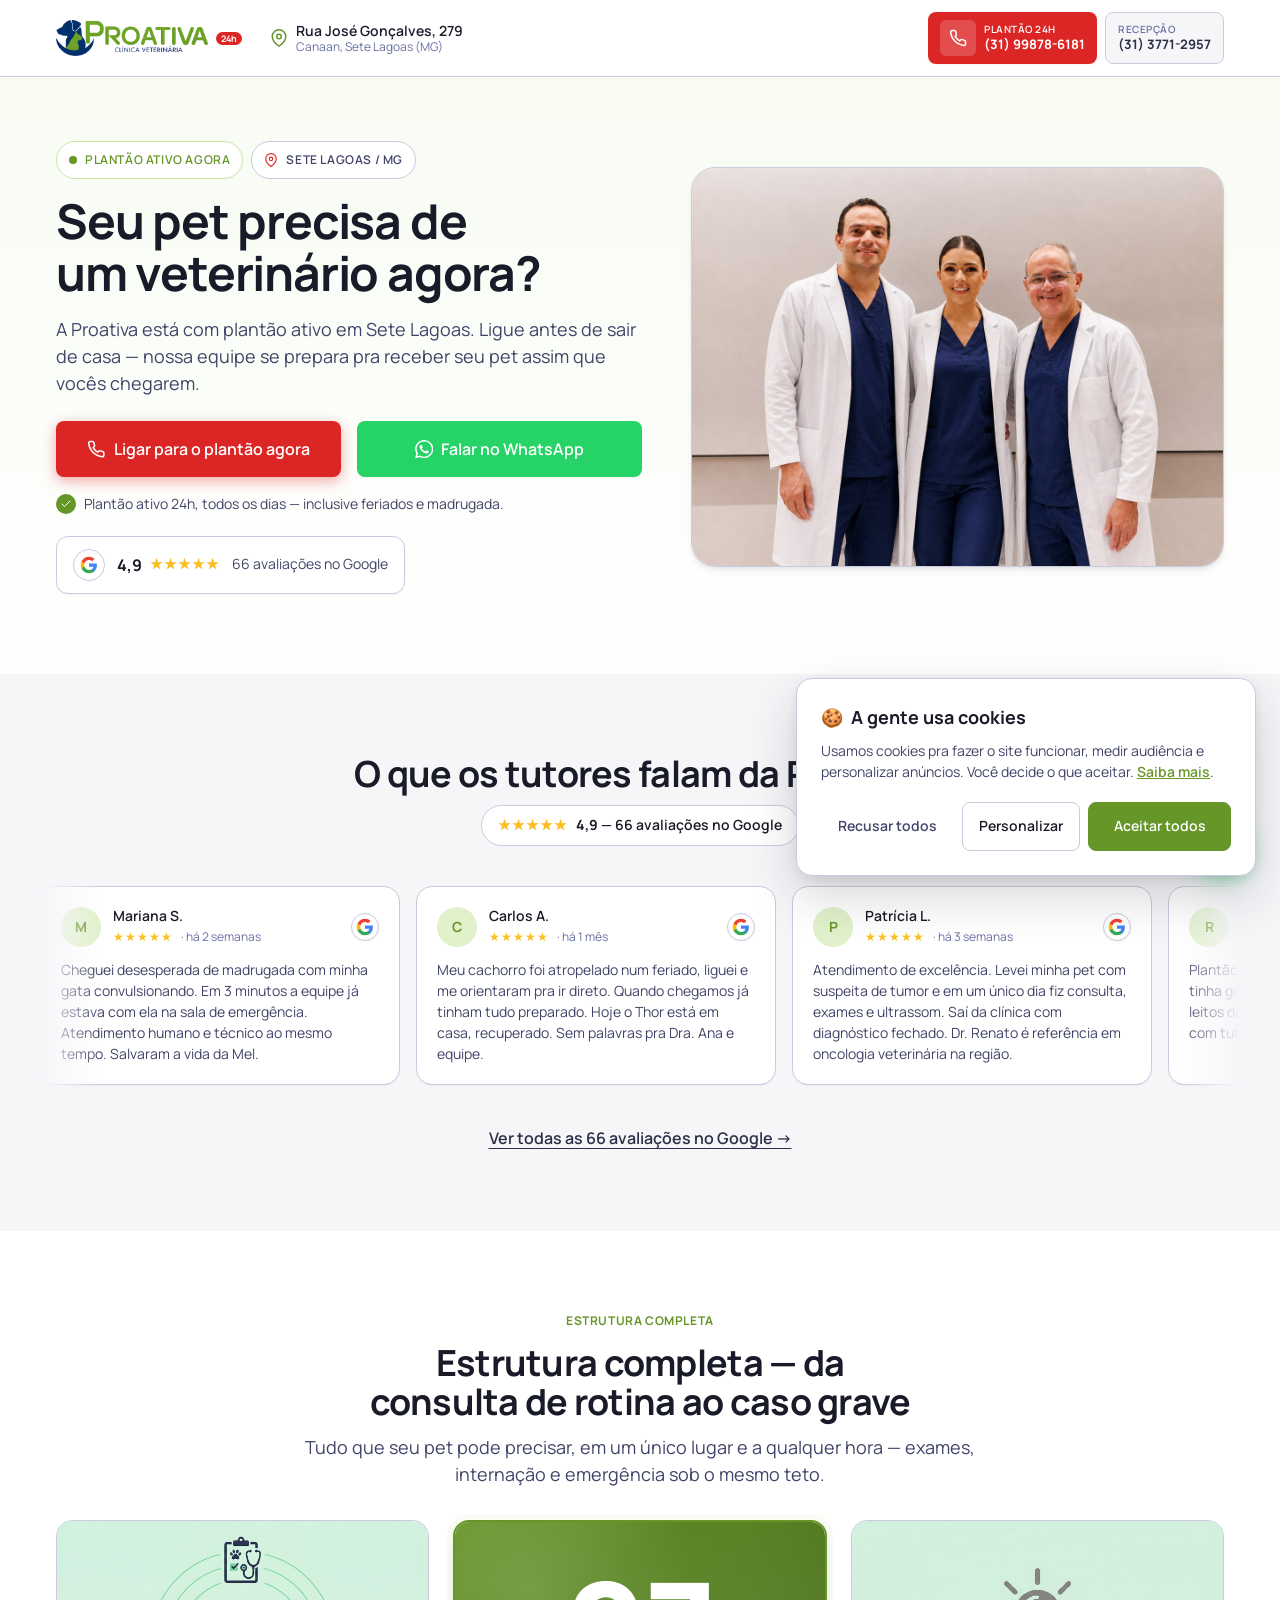
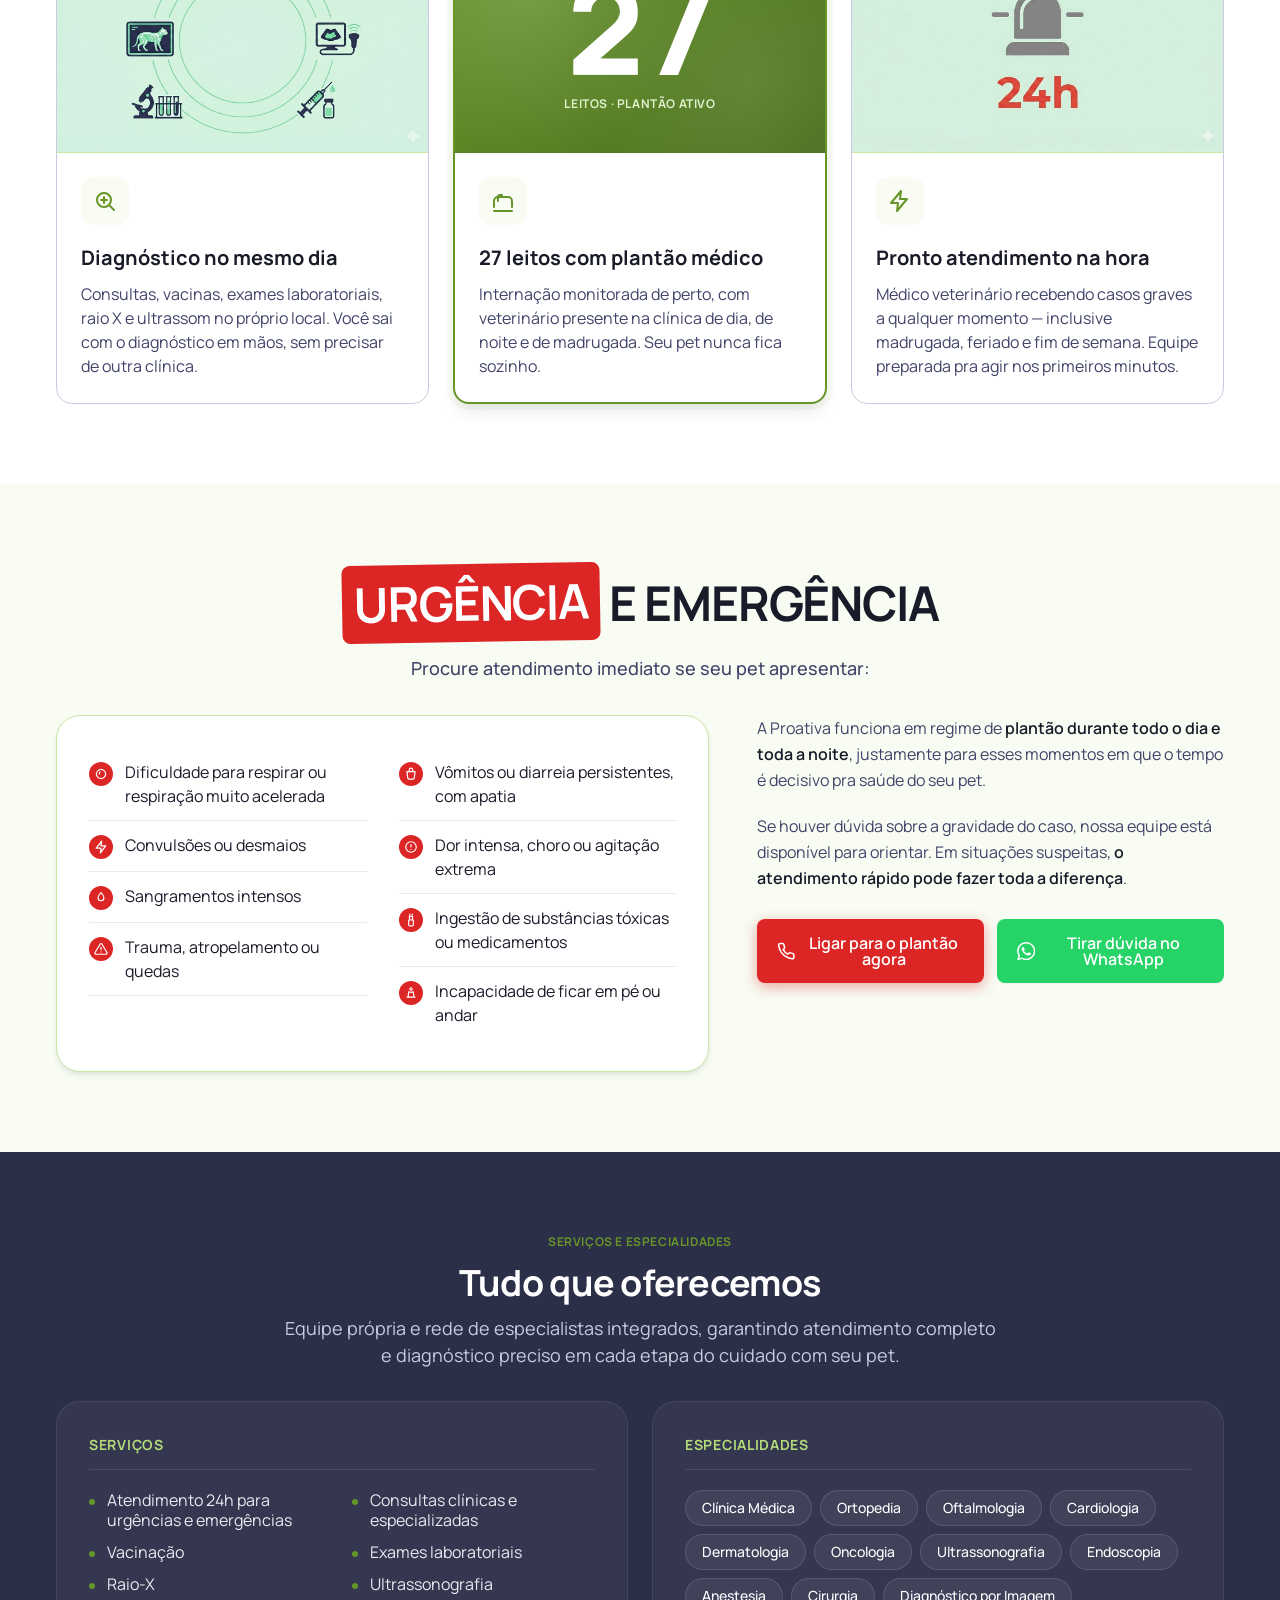
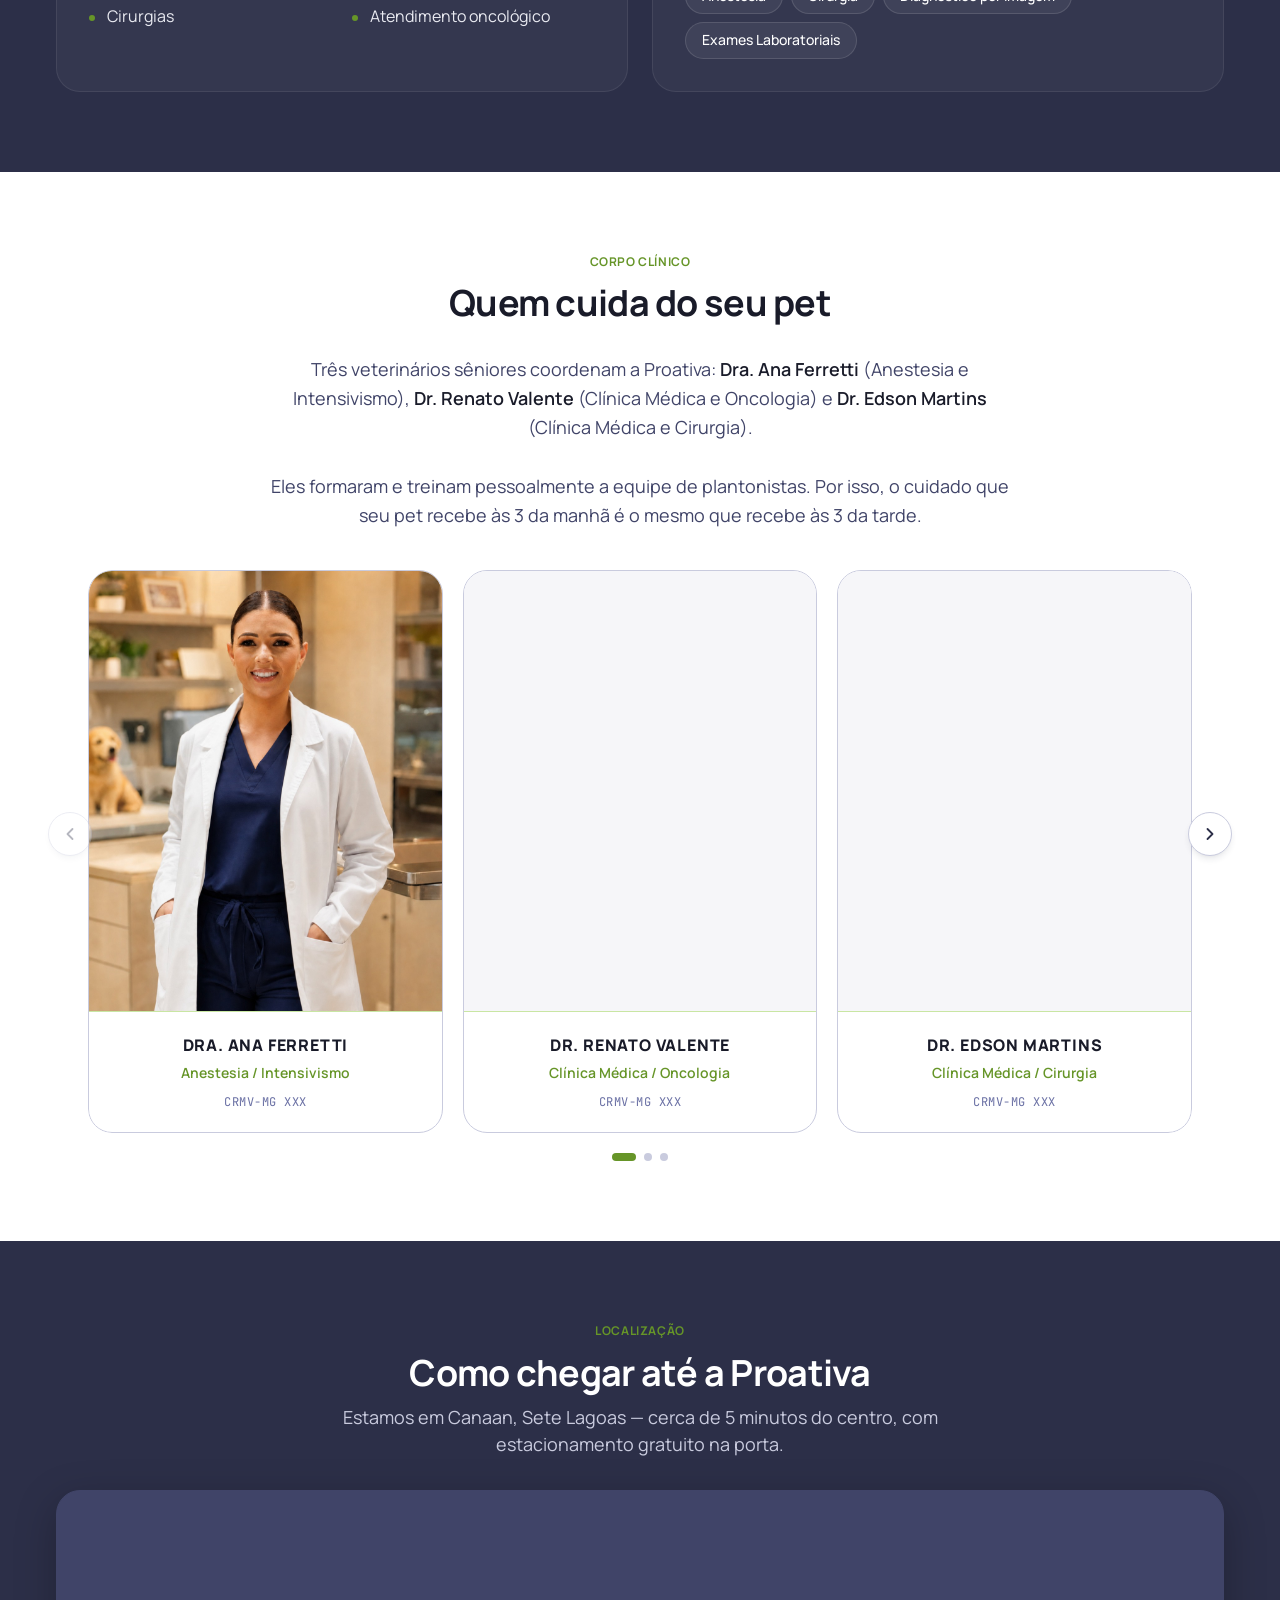
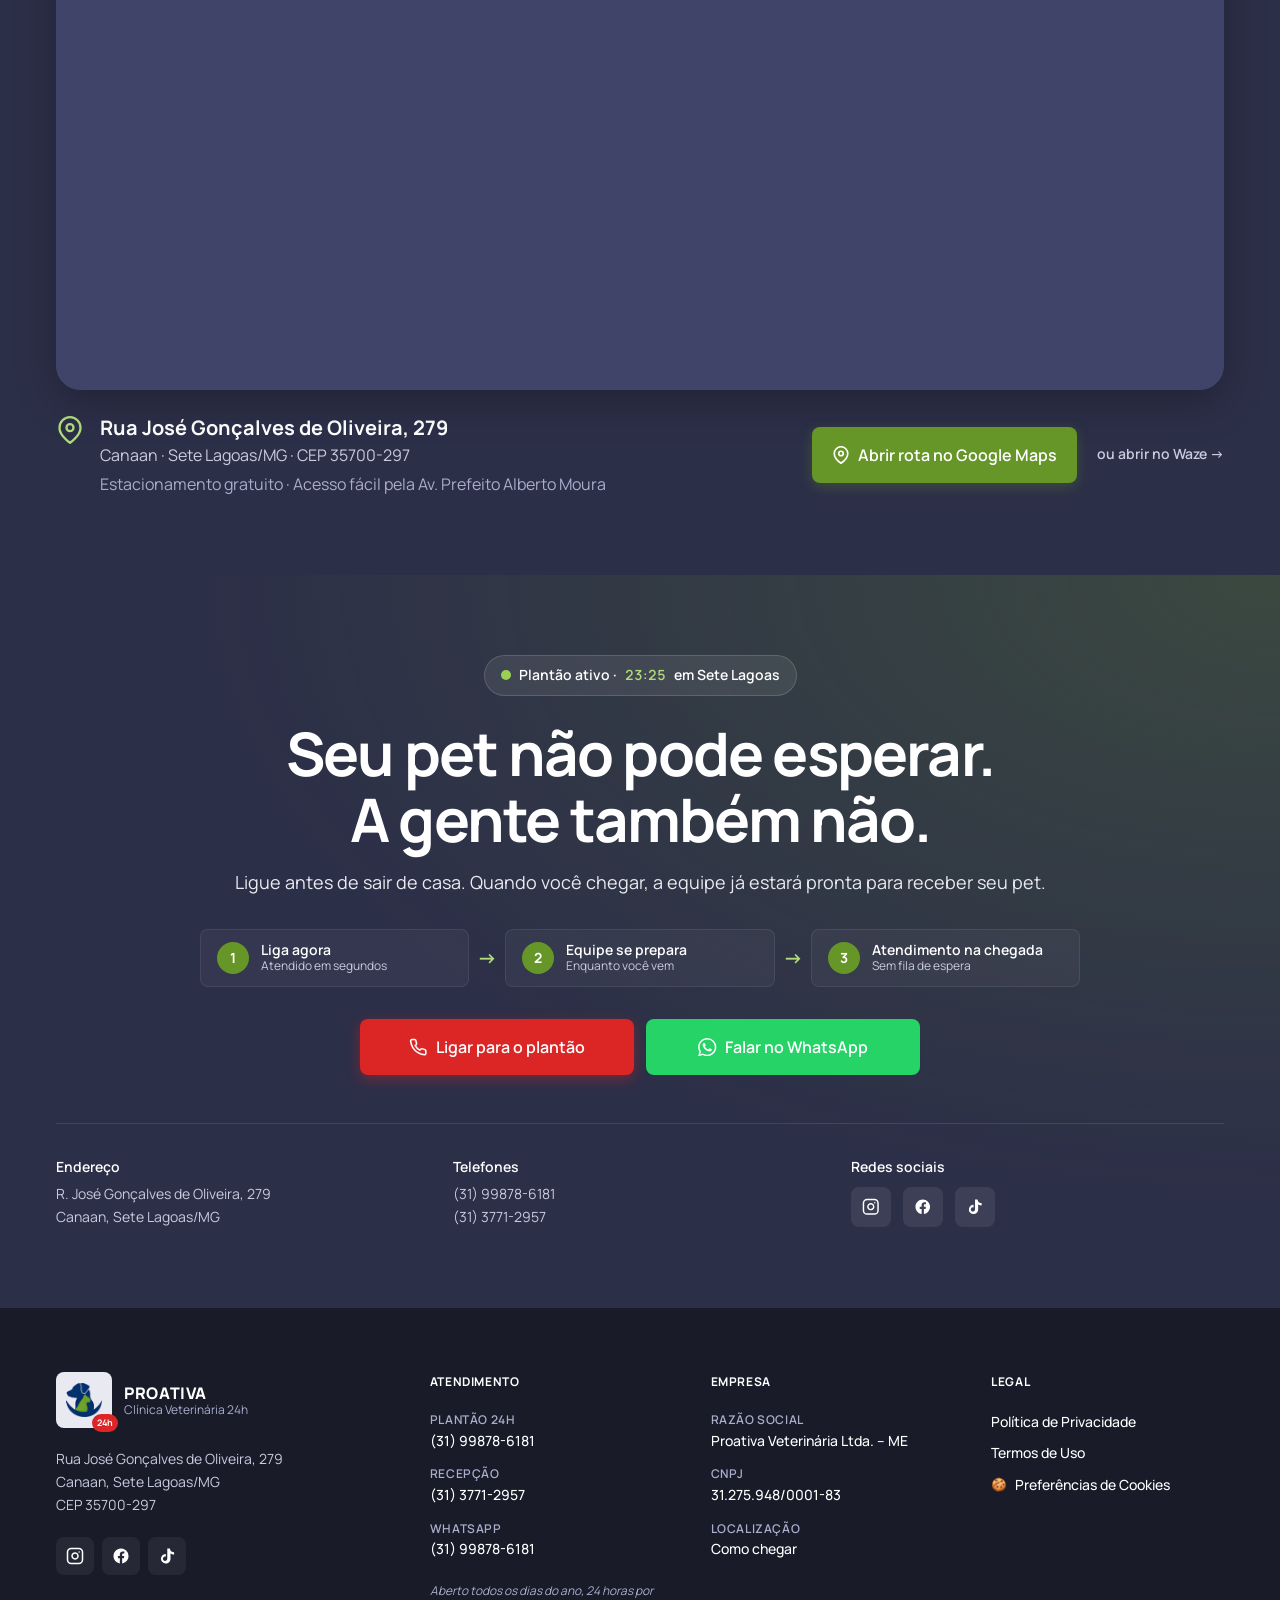
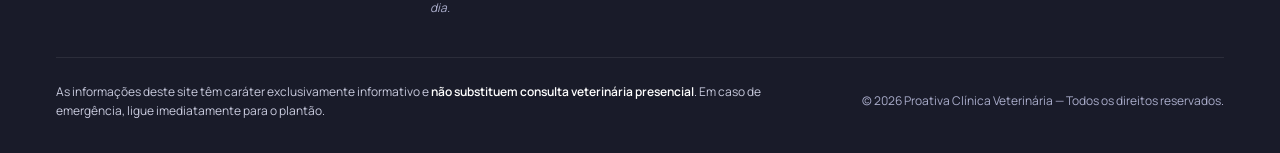
==== commit 65fc5747: "feat(equipe): slider de 5 veterinários + fotos reais no hero e estrutura - corpo clínico: grid estát" ====
--- a/index.html
+++ b/index.html
@@ -27,7 +27,7 @@
 <link rel="preconnect" href="https://fonts.googleapis.com">
 <link rel="preconnect" href="https://fonts.gstatic.com" crossorigin>
 <link rel="stylesheet" href="https://fonts.googleapis.com/css2?family=Manrope:wght@400;500;600;700;800&family=JetBrains+Mono:wght@400;500&display=swap">
-<link rel="stylesheet" href="css/style.css?v=5">
+<link rel="stylesheet" href="css/style.css?v=7">
 <link rel="stylesheet" href="css/motion.css?v=1">
 
 <!-- Schema.org — VeterinaryCare + LocalBusiness -->
@@ -255,7 +255,7 @@
       </div>
 
       <div class="hero__media">
-        <div class="placeholder">[ FOTO HERO — equipe veterinária<br>em ação na clínica · ~800x600 ]</div>
+        <img src="assets/images/hero.jpg?v=2" alt="Equipe da Proativa em atendimento na clínica" width="1200" height="900" fetchpriority="high" decoding="async">
       </div>
     </div>
   </section>
@@ -299,7 +299,7 @@
       <div class="differentials__grid">
         <article class="diff-card">
           <div class="diff-card__media">
-            <div class="placeholder">[ FOTO — diagnóstico /<br>laboratório · 16:10 ]</div>
+            <img src="assets/images/estrutura-clinica.jpg?v=1" alt="Estrutura completa da Proativa — consulta e diagnóstico" width="1280" height="800" loading="lazy" decoding="async">
           </div>
           <div class="diff-card__body">
             <div class="diff-card__icon" aria-hidden="true">
@@ -328,7 +328,7 @@
 
         <article class="diff-card">
           <div class="diff-card__media">
-            <div class="placeholder">[ FOTO — pronto atendimento /<br>vet em ação · 16:10 ]</div>
+            <img src="assets/images/estrutura-24h.jpg?v=1" alt="Plantão 24h — pronto atendimento veterinário" width="1280" height="800" loading="lazy" decoding="async">
           </div>
           <div class="diff-card__body">
             <div class="diff-card__icon" aria-hidden="true">
@@ -474,39 +474,76 @@
       </div>
 
       <p class="team__intro">
-        Três veterinários sêniores coordenam a Proativa: <strong>Dr. Renato Valente</strong> (Clínica Médica e Oncologia), <strong>Dr. Edson Martins</strong> (Clínica Médica e Cirurgia) e <strong>Dra. Ana Ferretti</strong> (Anestesia e Intensivismo).
+        Três veterinários sêniores coordenam a Proativa: <strong>Dra. Ana Ferretti</strong> (Anestesia e Intensivismo), <strong>Dr. Renato Valente</strong> (Clínica Médica e Oncologia) e <strong>Dr. Edson Martins</strong> (Clínica Médica e Cirurgia).
         <br><br>
         Eles formaram e treinam pessoalmente a equipe de plantonistas. Por isso, o cuidado que seu pet recebe às 3 da manhã é o mesmo que recebe às 3 da tarde.
       </p>
 
-      <div class="team__grid">
-        <article class="vet-card">
-          <div class="vet-card__media">
-            <div class="placeholder">[ FOTO Dra. Ana Ferretti<br>retrato 4:5 ]</div>
-          </div>
-          <div class="vet-card__body">
-            <div class="vet-card__name">DRA. ANA FERRETTI</div>
-            <div class="vet-card__role">Anestesia / Intensivismo</div>
-          </div>
-        </article>
-        <article class="vet-card">
-          <div class="vet-card__media">
-            <div class="placeholder">[ FOTO Dr. Renato Valente<br>retrato 4:5 ]</div>
-          </div>
-          <div class="vet-card__body">
-            <div class="vet-card__name">DR. RENATO VALENTE</div>
-            <div class="vet-card__role">Clínica Médica / Oncologia</div>
-          </div>
-        </article>
-        <article class="vet-card">
-          <div class="vet-card__media">
-            <div class="placeholder">[ FOTO Dr. Edson Martins<br>retrato 4:5 ]</div>
-          </div>
-          <div class="vet-card__body">
-            <div class="vet-card__name">DR. EDSON MARTINS</div>
-            <div class="vet-card__role">Clínica Médica / Cirurgia</div>
-          </div>
-        </article>
+      <div class="team-slider" data-team-slider>
+        <button type="button" class="team-slider__nav team-slider__nav--prev" aria-label="Veterinário anterior" data-team-prev>
+          <svg viewBox="0 0 24 24" fill="none" stroke="currentColor" stroke-width="2.2" stroke-linecap="round" stroke-linejoin="round" aria-hidden="true"><polyline points="15 18 9 12 15 6"/></svg>
+        </button>
+
+        <div class="team-slider__viewport" data-team-viewport tabindex="0" aria-roledescription="carrossel" aria-label="Equipe de veterinários">
+          <div class="team-slider__track" data-team-track>
+            <article class="vet-card" aria-roledescription="slide" aria-label="1 de 5">
+              <div class="vet-card__media">
+                <img src="assets/images/equipe/ana-ferretti.jpg?v=2" alt="Retrato da Dra. Ana Ferretti" width="1122" height="1402" loading="lazy" decoding="async">
+              </div>
+              <div class="vet-card__body">
+                <div class="vet-card__name">DRA. ANA FERRETTI</div>
+                <div class="vet-card__role">Anestesia / Intensivismo</div>
+                <div class="vet-card__crmv">CRMV-MG XXX</div>
+              </div>
+            </article>
+            <article class="vet-card" aria-roledescription="slide" aria-label="2 de 5">
+              <div class="vet-card__media">
+                <img src="assets/images/equipe/renato-valente.jpg?v=2" alt="Retrato do Dr. Renato Valente" width="1122" height="1402" loading="lazy" decoding="async">
+              </div>
+              <div class="vet-card__body">
+                <div class="vet-card__name">DR. RENATO VALENTE</div>
+                <div class="vet-card__role">Clínica Médica / Oncologia</div>
+                <div class="vet-card__crmv">CRMV-MG XXX</div>
+              </div>
+            </article>
+            <article class="vet-card" aria-roledescription="slide" aria-label="3 de 5">
+              <div class="vet-card__media">
+                <img src="assets/images/equipe/edson-martins.jpg?v=2" alt="Retrato do Dr. Edson Martins" width="1122" height="1402" loading="lazy" decoding="async">
+              </div>
+              <div class="vet-card__body">
+                <div class="vet-card__name">DR. EDSON MARTINS</div>
+                <div class="vet-card__role">Clínica Médica / Cirurgia</div>
+                <div class="vet-card__crmv">CRMV-MG XXX</div>
+              </div>
+            </article>
+            <article class="vet-card" aria-roledescription="slide" aria-label="4 de 5">
+              <div class="vet-card__media">
+                <img src="assets/images/equipe/paula.jpg?v=2" alt="Retrato da Dra. Paula" width="1122" height="1402" loading="lazy" decoding="async">
+              </div>
+              <div class="vet-card__body">
+                <div class="vet-card__name">DRA. PAULA</div>
+                <div class="vet-card__role">Médica Veterinária</div>
+                <div class="vet-card__crmv">CRMV-MG XXX</div>
+              </div>
+            </article>
+            <article class="vet-card" aria-roledescription="slide" aria-label="5 de 5">
+              <div class="vet-card__media">
+                <img src="assets/images/equipe/nayara.jpg?v=2" alt="Retrato da Dra. Nayara Araújo" width="1122" height="1402" loading="lazy" decoding="async">
+              </div>
+              <div class="vet-card__body">
+                <div class="vet-card__name">DRA. NAYARA ARAÚJO</div>
+                <div class="vet-card__role">Médica Veterinária</div>
+                <div class="vet-card__crmv">CRMV-MG XXX</div>
+              </div>
+            </article>
+          </div>
+        </div>
+
+        <button type="button" class="team-slider__nav team-slider__nav--next" aria-label="Próximo veterinário" data-team-next>
+          <svg viewBox="0 0 24 24" fill="none" stroke="currentColor" stroke-width="2.2" stroke-linecap="round" stroke-linejoin="round" aria-hidden="true"><polyline points="9 18 15 12 9 6"/></svg>
+        </button>
+
+        <div class="team-slider__dots" role="tablist" aria-label="Selecionar veterinário" data-team-dots></div>
       </div>
     </div>
   </section>
@@ -918,6 +955,108 @@
   // Fechar ao clicar em qualquer link interno (telefone, mapa, social)
   sheet.querySelectorAll('a').forEach(a => a.addEventListener('click', () => setTimeout(close, 100)));
 })();
+
+// === Team slider ===
+(function(){
+  const slider = document.querySelector('[data-team-slider]');
+  if (!slider) return;
+  const viewport = slider.querySelector('[data-team-viewport]');
+  const track = slider.querySelector('[data-team-track]');
+  const prevBtn = slider.querySelector('[data-team-prev]');
+  const nextBtn = slider.querySelector('[data-team-next]');
+  const dotsWrap = slider.querySelector('[data-team-dots]');
+  const slides = Array.from(track.children);
+  const total = slides.length;
+  let index = 0;
+
+  function visibleCount() {
+    const w = window.innerWidth;
+    if (w >= 1024) return 3;
+    if (w >= 640) return 2;
+    return 1;
+  }
+
+  function maxIndex() {
+    return Math.max(0, total - visibleCount());
+  }
+
+  function update() {
+    const slide = slides[0];
+    const slideW = slide.getBoundingClientRect().width;
+    const gap = parseFloat(getComputedStyle(track).columnGap || getComputedStyle(track).gap) || 0;
+    const offset = -(index * (slideW + gap));
+    track.style.transform = `translateX(${offset}px)`;
+    if (prevBtn) prevBtn.disabled = index <= 0;
+    if (nextBtn) nextBtn.disabled = index >= maxIndex();
+    Array.from(dotsWrap.children).forEach((d, i) => {
+      d.setAttribute('aria-selected', i === index ? 'true' : 'false');
+      d.tabIndex = i === index ? 0 : -1;
+    });
+  }
+
+  function goTo(i) {
+    index = Math.max(0, Math.min(i, maxIndex()));
+    update();
+  }
+
+  // Build dots — one per page (groups of visibleCount)
+  function buildDots() {
+    dotsWrap.innerHTML = '';
+    const pages = maxIndex() + 1;
+    for (let i = 0; i < pages; i++) {
+      const dot = document.createElement('button');
+      dot.type = 'button';
+      dot.className = 'team-slider__dot';
+      dot.setAttribute('role', 'tab');
+      dot.setAttribute('aria-label', `Ir para slide ${i + 1}`);
+      dot.setAttribute('aria-selected', i === 0 ? 'true' : 'false');
+      dot.addEventListener('click', () => goTo(i));
+      dotsWrap.appendChild(dot);
+    }
+  }
+
+  if (prevBtn) prevBtn.addEventListener('click', () => goTo(index - 1));
+  if (nextBtn) nextBtn.addEventListener('click', () => goTo(index + 1));
+
+  viewport.addEventListener('keydown', (e) => {
+    if (e.key === 'ArrowLeft') { e.preventDefault(); goTo(index - 1); }
+    else if (e.key === 'ArrowRight') { e.preventDefault(); goTo(index + 1); }
+    else if (e.key === 'Home') { e.preventDefault(); goTo(0); }
+    else if (e.key === 'End') { e.preventDefault(); goTo(maxIndex()); }
+  });
+
+  // Swipe (touch) — only meaningful on mobile/tablet where nav is hidden
+  let startX = 0, startY = 0, dragging = false;
+  viewport.addEventListener('touchstart', (e) => {
+    startX = e.touches[0].clientX;
+    startY = e.touches[0].clientY;
+    dragging = true;
+  }, { passive: true });
+  viewport.addEventListener('touchend', (e) => {
+    if (!dragging) return;
+    dragging = false;
+    const dx = e.changedTouches[0].clientX - startX;
+    const dy = e.changedTouches[0].clientY - startY;
+    if (Math.abs(dx) > 40 && Math.abs(dx) > Math.abs(dy)) {
+      goTo(index + (dx < 0 ? 1 : -1));
+    }
+  }, { passive: true });
+
+  // Re-layout on resize (visible count may change)
+  let resizeT;
+  window.addEventListener('resize', () => {
+    clearTimeout(resizeT);
+    resizeT = setTimeout(() => {
+      const cap = maxIndex();
+      if (index > cap) index = cap;
+      buildDots();
+      update();
+    }, 120);
+  });
+
+  buildDots();
+  update();
+})();
 </script>
 <script src="js/consent.js" defer></script>
 <script src="js/motion.js" defer></script>
--- a/css/style.css
+++ b/css/style.css
@@ -656,6 +656,16 @@
   flex-shrink: 0;
 }
 .hero__media .placeholder { aspect-ratio: 4 / 3; min-height: 240px; }
+.hero__media img {
+  width: 100%; height: auto;
+  aspect-ratio: 4 / 3;
+  object-fit: cover;
+  object-position: center;
+  display: block;
+  border-radius: var(--radius-2xl);
+  border: 1px solid var(--color-border);
+  box-shadow: var(--shadow-md);
+}
 
 @media (min-width: 1024px) {
   .hero { padding-block: var(--space-16) var(--space-20); }
@@ -822,6 +832,14 @@
   aspect-ratio: 16 / 10; border-radius: 0; border: none;
   border-bottom: 1px solid var(--color-green-200);
 }
+.diff-card__media img {
+  width: 100%; height: auto;
+  aspect-ratio: 16 / 10;
+  object-fit: cover;
+  object-position: center;
+  display: block;
+  border-bottom: 1px solid var(--color-green-200);
+}
 .diff-card__body { padding: var(--space-6); display: flex; flex-direction: column; gap: var(--space-3); flex: 1; }
 .diff-card__icon {
   width: 48px; height: 48px;
@@ -922,13 +940,101 @@
   margin-bottom: var(--space-10);
 }
 .team__intro strong { color: var(--color-text-primary); font-weight: var(--fw-semibold); }
-.team__grid { display: grid; gap: var(--space-6); }
+
+/* Team slider */
+.team-slider {
+  position: relative;
+}
+.team-slider__viewport {
+  overflow: hidden;
+  scroll-snap-type: x mandatory;
+  -webkit-overflow-scrolling: touch;
+  scrollbar-width: none;
+  outline: none;
+  border-radius: var(--radius-2xl);
+}
+.team-slider__viewport::-webkit-scrollbar { display: none; }
+.team-slider__viewport:focus-visible {
+  outline: 2px solid var(--color-brand-green);
+  outline-offset: 4px;
+}
+.team-slider__track {
+  display: flex;
+  gap: var(--space-5);
+  transition: transform 480ms cubic-bezier(0.22, 1, 0.36, 1);
+  will-change: transform;
+}
+.team-slider__nav {
+  display: none;
+  position: absolute;
+  top: calc(50% - var(--space-8));
+  z-index: 2;
+  width: 44px; height: 44px;
+  border-radius: 50%;
+  background: var(--color-white);
+  border: 1px solid var(--color-border);
+  color: var(--color-brand-navy);
+  cursor: pointer;
+  align-items: center; justify-content: center;
+  box-shadow: var(--shadow-md);
+  transition: background 200ms, color 200ms, transform 200ms, opacity 200ms;
+}
+.team-slider__nav svg { width: 20px; height: 20px; }
+.team-slider__nav:hover {
+  background: var(--color-brand-green);
+  color: var(--color-white);
+  transform: translateY(-50%) scale(1.06);
+}
+.team-slider__nav:disabled {
+  opacity: 0.35;
+  cursor: not-allowed;
+  transform: translateY(-50%);
+}
+.team-slider__nav--prev { left: -10px; transform: translateY(-50%); }
+.team-slider__nav--next { right: -10px; transform: translateY(-50%); }
+.team-slider__dots {
+  display: flex;
+  justify-content: center;
+  gap: var(--space-2);
+  margin-top: var(--space-5);
+}
+.team-slider__dot {
+  width: 8px; height: 8px;
+  border-radius: 50%;
+  background: var(--color-border);
+  border: 0;
+  padding: 0;
+  cursor: pointer;
+  transition: background 200ms, width 200ms;
+}
+.team-slider__dot:hover { background: var(--color-text-muted); }
+.team-slider__dot[aria-selected="true"] {
+  background: var(--color-brand-green);
+  width: 24px;
+  border-radius: var(--radius-full);
+}
+
 .vet-card {
   background: white;
   border: 1px solid var(--color-border);
   border-radius: var(--radius-2xl);
   overflow: hidden;
   display: flex; flex-direction: column;
+  flex: 0 0 100%;
+  scroll-snap-align: center;
+  scroll-snap-stop: always;
+}
+.vet-card__media {
+  aspect-ratio: 4 / 5;
+  overflow: hidden;
+  background: var(--color-bg-subtle);
+  border-bottom: 1px solid var(--color-green-200);
+}
+.vet-card__media img {
+  width: 100%; height: 100%;
+  object-fit: cover;
+  object-position: center 30%;
+  display: block;
 }
 .vet-card__media .placeholder {
   aspect-ratio: 4 / 5;
@@ -937,7 +1043,7 @@
 }
 .vet-card__body {
   padding: var(--space-5);
-  display: flex; flex-direction: column; gap: var(--space-2);
+  display: flex; flex-direction: column; gap: var(--space-1);
   text-align: center;
 }
 .vet-card__name {
@@ -952,9 +1058,23 @@
   color: var(--color-brand-green);
   font-weight: var(--fw-semibold);
 }
+.vet-card__crmv {
+  font-size: var(--fs-xs);
+  color: var(--color-text-muted);
+  font-family: "JetBrains Mono", ui-monospace, monospace;
+  letter-spacing: 0.5px;
+  margin-top: var(--space-1);
+}
+@media (min-width: 640px) {
+  .vet-card { flex: 0 0 calc((100% - var(--space-5)) / 2); }
+}
 @media (min-width: 1024px) {
-  .team__grid { grid-template-columns: repeat(3, 1fr); }
   .team__intro { font-size: var(--fs-lg); }
+  .vet-card { flex: 0 0 calc((100% - var(--space-5) * 2) / 3); }
+  .team-slider { padding-inline: var(--space-8); }
+  .team-slider__nav { display: inline-flex; }
+  .team-slider__nav--prev { left: -8px; }
+  .team-slider__nav--next { right: -8px; }
 }
 
 /* === 15. SERVIÇOS === */
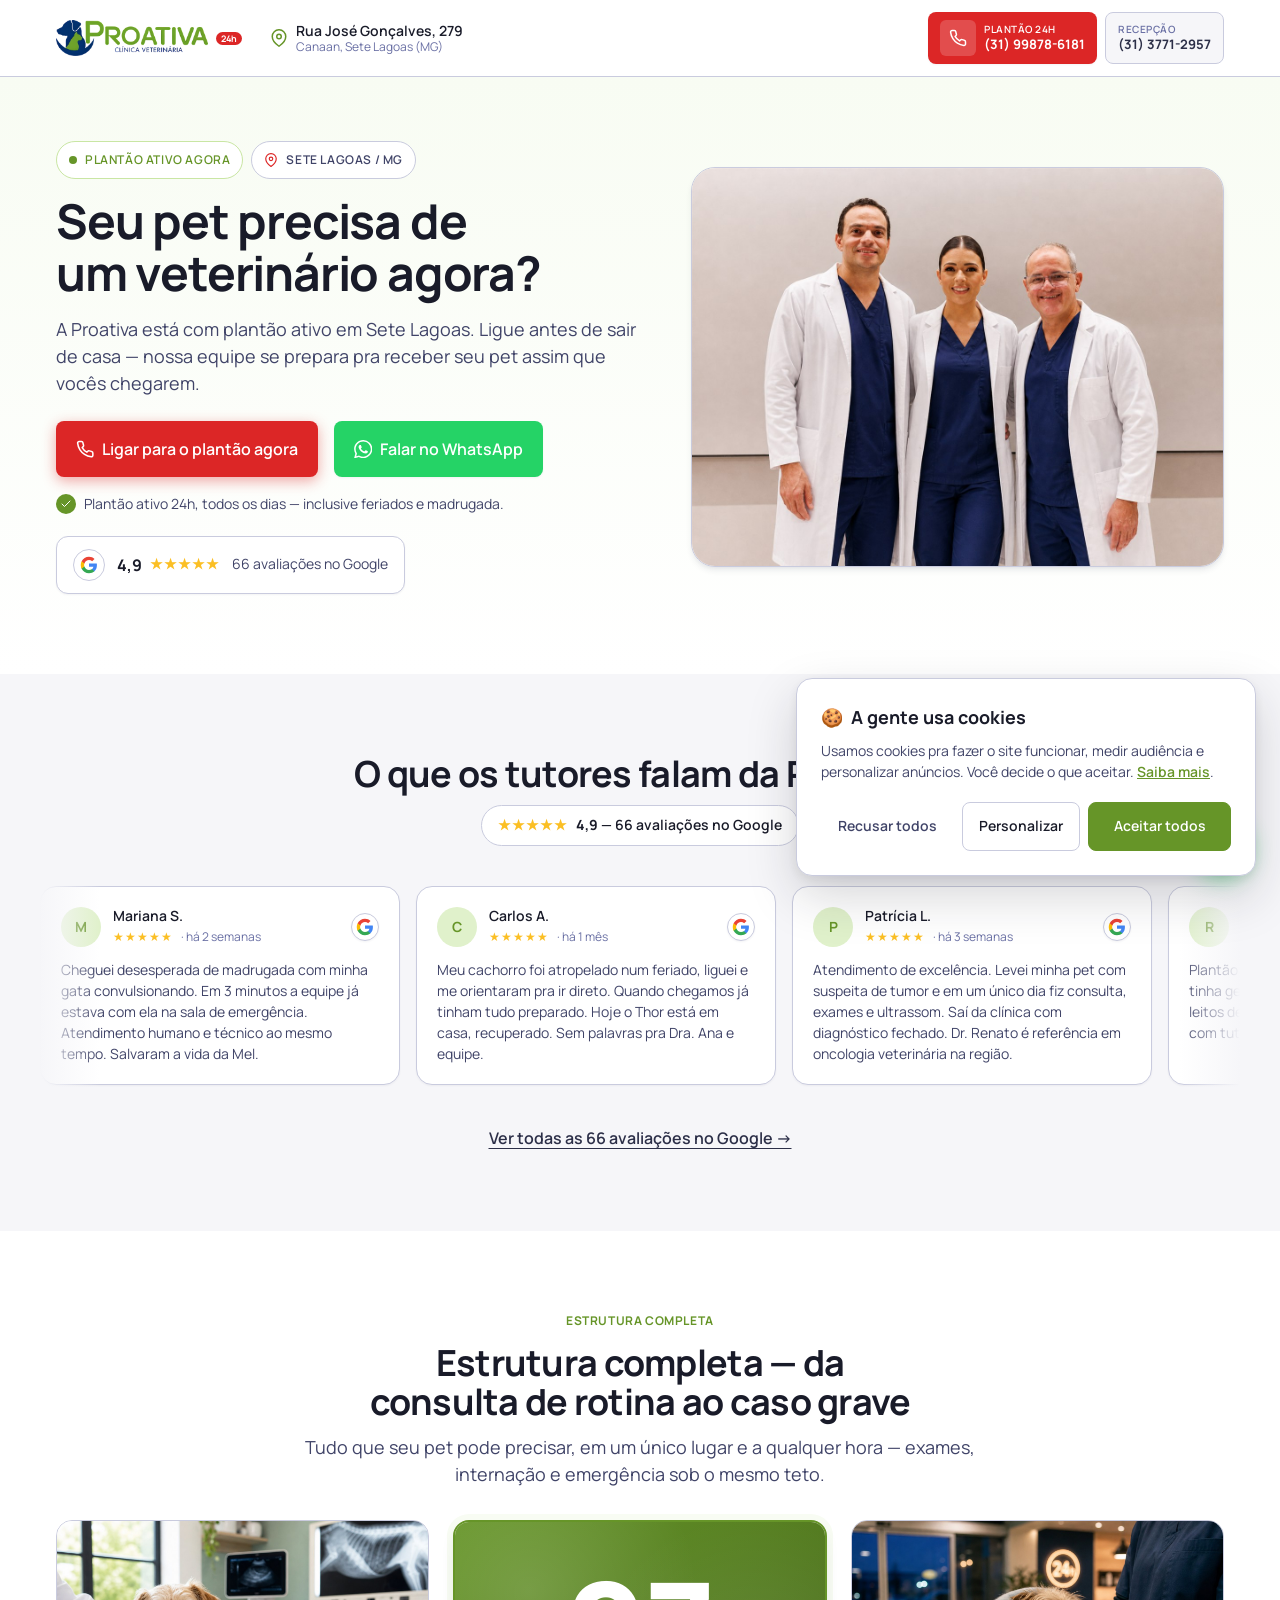
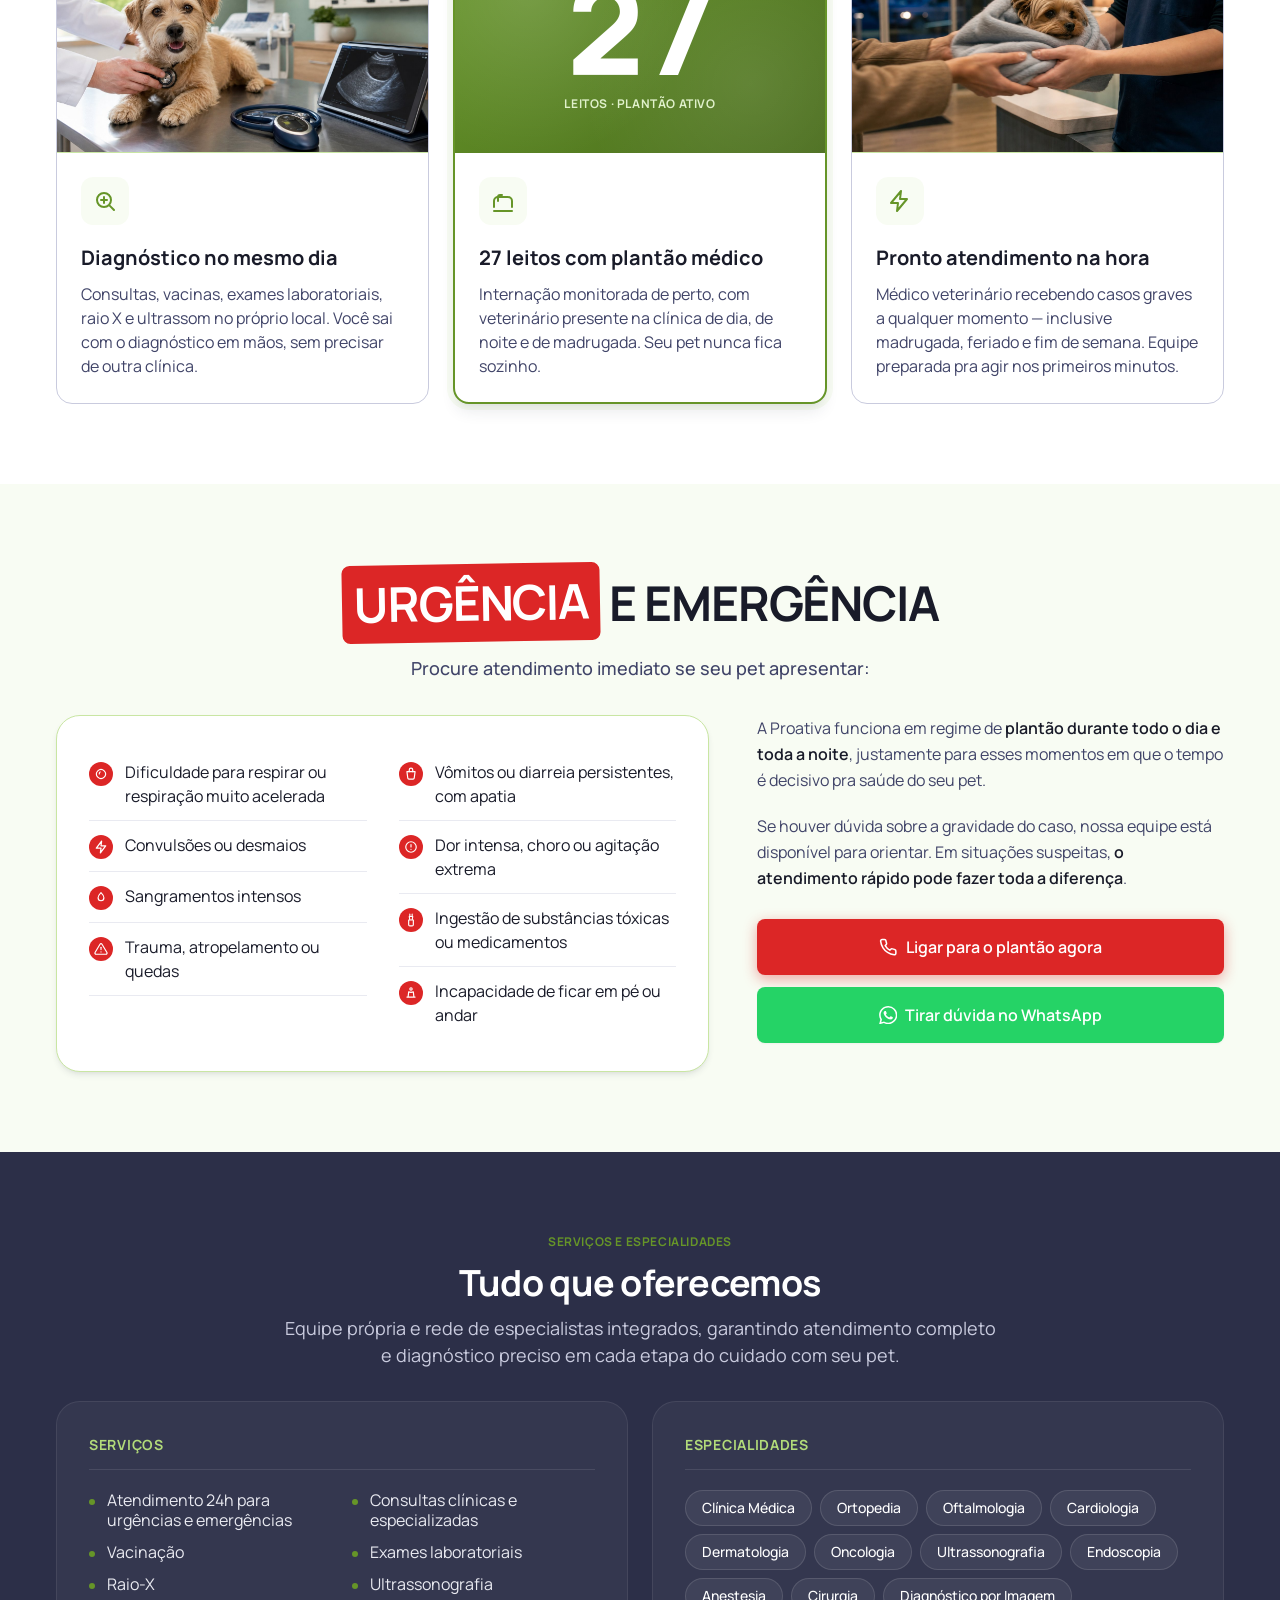
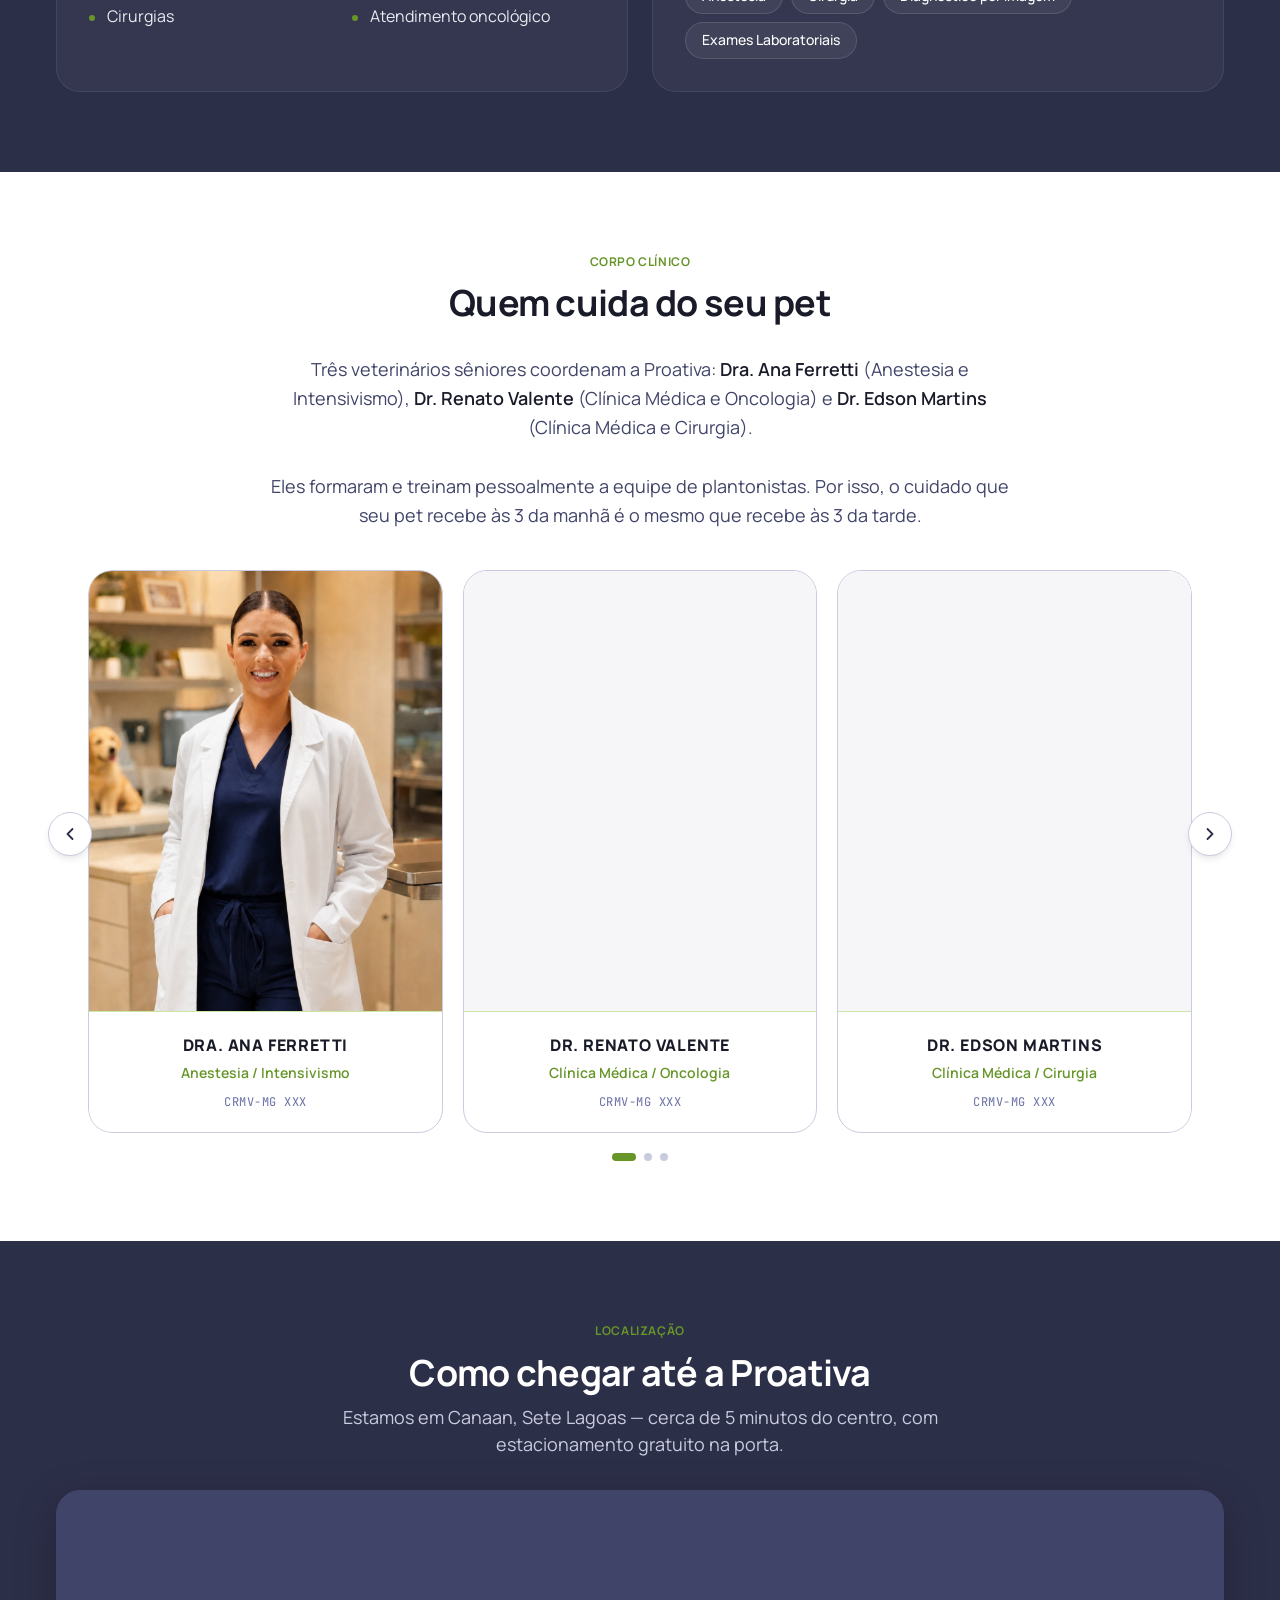
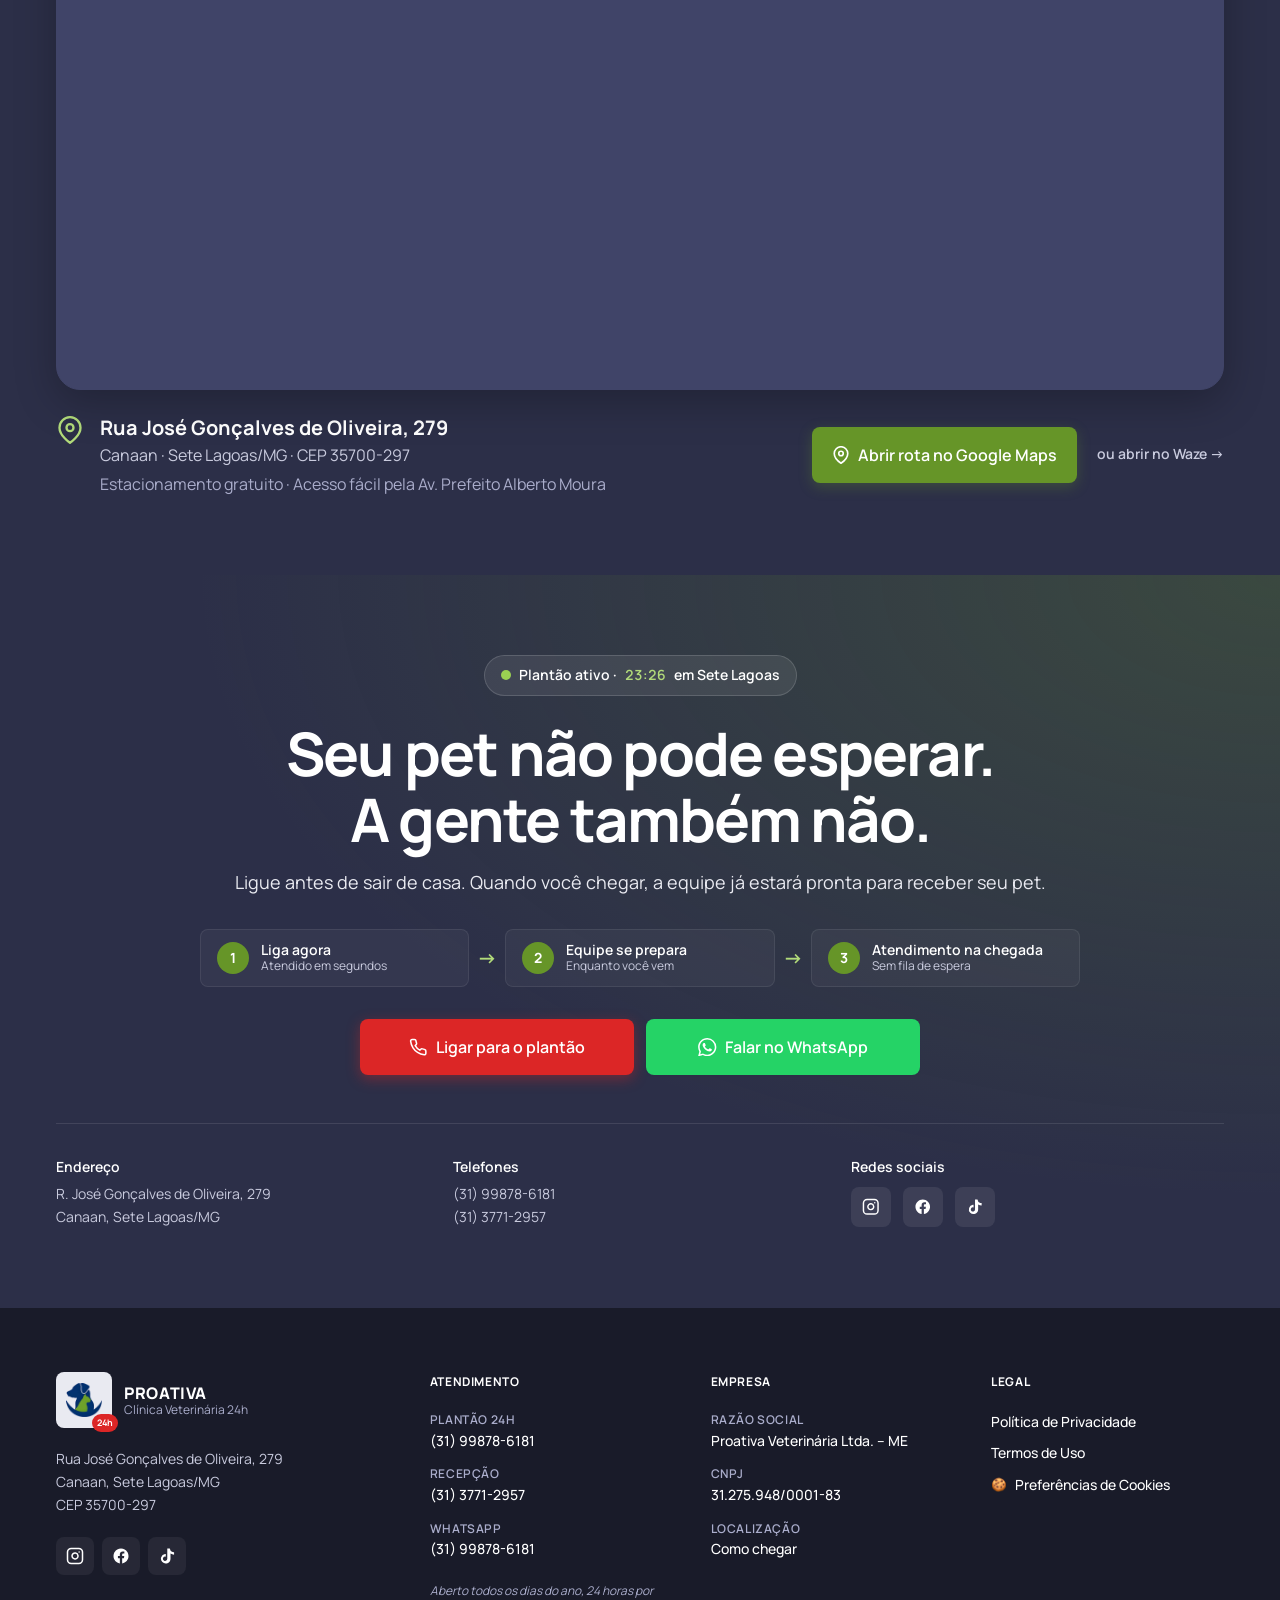
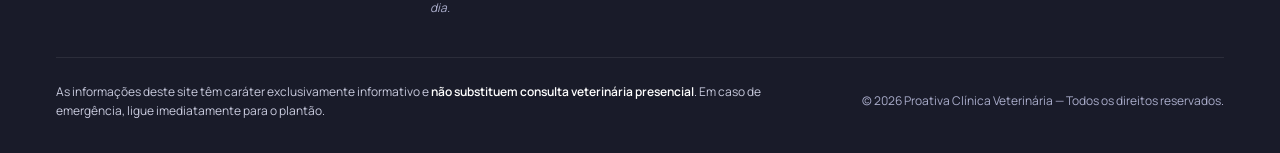
==== commit d3d1bbbe: "ux: ajustes finos pré-aprovação do design - hero CTAs: grid auto auto + justify-content start (corri" ====
--- a/index.html
+++ b/index.html
@@ -27,8 +27,8 @@
 <link rel="preconnect" href="https://fonts.googleapis.com">
 <link rel="preconnect" href="https://fonts.gstatic.com" crossorigin>
 <link rel="stylesheet" href="https://fonts.googleapis.com/css2?family=Manrope:wght@400;500;600;700;800&family=JetBrains+Mono:wght@400;500&display=swap">
-<link rel="stylesheet" href="css/style.css?v=7">
-<link rel="stylesheet" href="css/motion.css?v=1">
+<link rel="stylesheet" href="css/style.css?v=8">
+<link rel="stylesheet" href="css/motion.css?v=2">
 
 <!-- Schema.org — VeterinaryCare + LocalBusiness -->
 <script type="application/ld+json">
@@ -299,7 +299,7 @@
       <div class="differentials__grid">
         <article class="diff-card">
           <div class="diff-card__media">
-            <img src="assets/images/estrutura-clinica.jpg?v=1" alt="Estrutura completa da Proativa — consulta e diagnóstico" width="1280" height="800" loading="lazy" decoding="async">
+            <img src="assets/images/estrutura-clinica.jpg?v=2" alt="Estrutura completa da Proativa — consulta e diagnóstico" width="1280" height="800" loading="lazy" decoding="async">
           </div>
           <div class="diff-card__body">
             <div class="diff-card__icon" aria-hidden="true">
@@ -328,7 +328,7 @@
 
         <article class="diff-card">
           <div class="diff-card__media">
-            <img src="assets/images/estrutura-24h.jpg?v=1" alt="Plantão 24h — pronto atendimento veterinário" width="1280" height="800" loading="lazy" decoding="async">
+            <img src="assets/images/estrutura-24h.jpg?v=3" alt="Plantão 24h — pronto atendimento veterinário" width="1280" height="800" loading="lazy" decoding="async">
           </div>
           <div class="diff-card__body">
             <div class="diff-card__icon" aria-hidden="true">
@@ -986,8 +986,6 @@
     const gap = parseFloat(getComputedStyle(track).columnGap || getComputedStyle(track).gap) || 0;
     const offset = -(index * (slideW + gap));
     track.style.transform = `translateX(${offset}px)`;
-    if (prevBtn) prevBtn.disabled = index <= 0;
-    if (nextBtn) nextBtn.disabled = index >= maxIndex();
     Array.from(dotsWrap.children).forEach((d, i) => {
       d.setAttribute('aria-selected', i === index ? 'true' : 'false');
       d.tabIndex = i === index ? 0 : -1;
@@ -995,7 +993,8 @@
   }
 
   function goTo(i) {
-    index = Math.max(0, Math.min(i, maxIndex()));
+    const range = maxIndex() + 1;
+    index = ((i % range) + range) % range;
     update();
   }
 
--- a/css/style.css
+++ b/css/style.css
@@ -671,7 +671,7 @@
   .hero { padding-block: var(--space-16) var(--space-20); }
   .hero__inner { grid-template-columns: 1.1fr 1fr; align-items: center; gap: var(--space-12); }
   .hero h1 { font-size: var(--fs-5xl); }
-  .hero__ctas { grid-template-columns: 1fr 1fr; gap: var(--space-4); }
+  .hero__ctas { grid-template-columns: auto auto; justify-content: start; gap: var(--space-4); }
   .hero__media .placeholder { aspect-ratio: 4/3; min-height: 420px; }
 }
 
@@ -825,9 +825,7 @@
   border-radius: var(--radius-xl);
   overflow: hidden;
   display: flex; flex-direction: column;
-  transition: transform 200ms, box-shadow 200ms;
-}
-.diff-card:hover { transform: translateY(-4px); box-shadow: var(--shadow-lg); }
+}
 .diff-card__media .placeholder {
   aspect-ratio: 16 / 10; border-radius: 0; border: none;
   border-bottom: 1px solid var(--color-green-200);
@@ -927,7 +925,6 @@
 @media (min-width: 1024px) {
   .urgency__grid { grid-template-columns: 1.1fr 0.9fr; gap: var(--space-12); align-items: start; }
   .urgency__title { font-size: var(--fs-5xl); }
-  .urgency__ctas { grid-template-columns: 1fr 1fr; }
 }
 
 /* === 14. CORPO CLÍNICO === */
--- a/css/motion.css
+++ b/css/motion.css
@@ -84,7 +84,6 @@
    ========================================================================== */
 
 .card,
-.diff-card,
 .vet-card,
 .urgency__card {
   transition:
@@ -94,7 +93,6 @@
 }
 @media (hover: hover) and (pointer: fine) {
   .card:hover,
-  .diff-card:hover,
   .vet-card:hover,
   .urgency__card:hover {
     transform: translateY(-4px);
@@ -104,12 +102,10 @@
 }
 
 /* Imagens internas: respiram sutil ao hover do card pai */
-.diff-card__media img,
 .vet-card__media img {
   transition: transform 600ms var(--ease-out-soft);
 }
 @media (hover: hover) and (pointer: fine) {
-  .diff-card:hover .diff-card__media img,
   .vet-card:hover .vet-card__media img {
     transform: scale(1.03);
   }
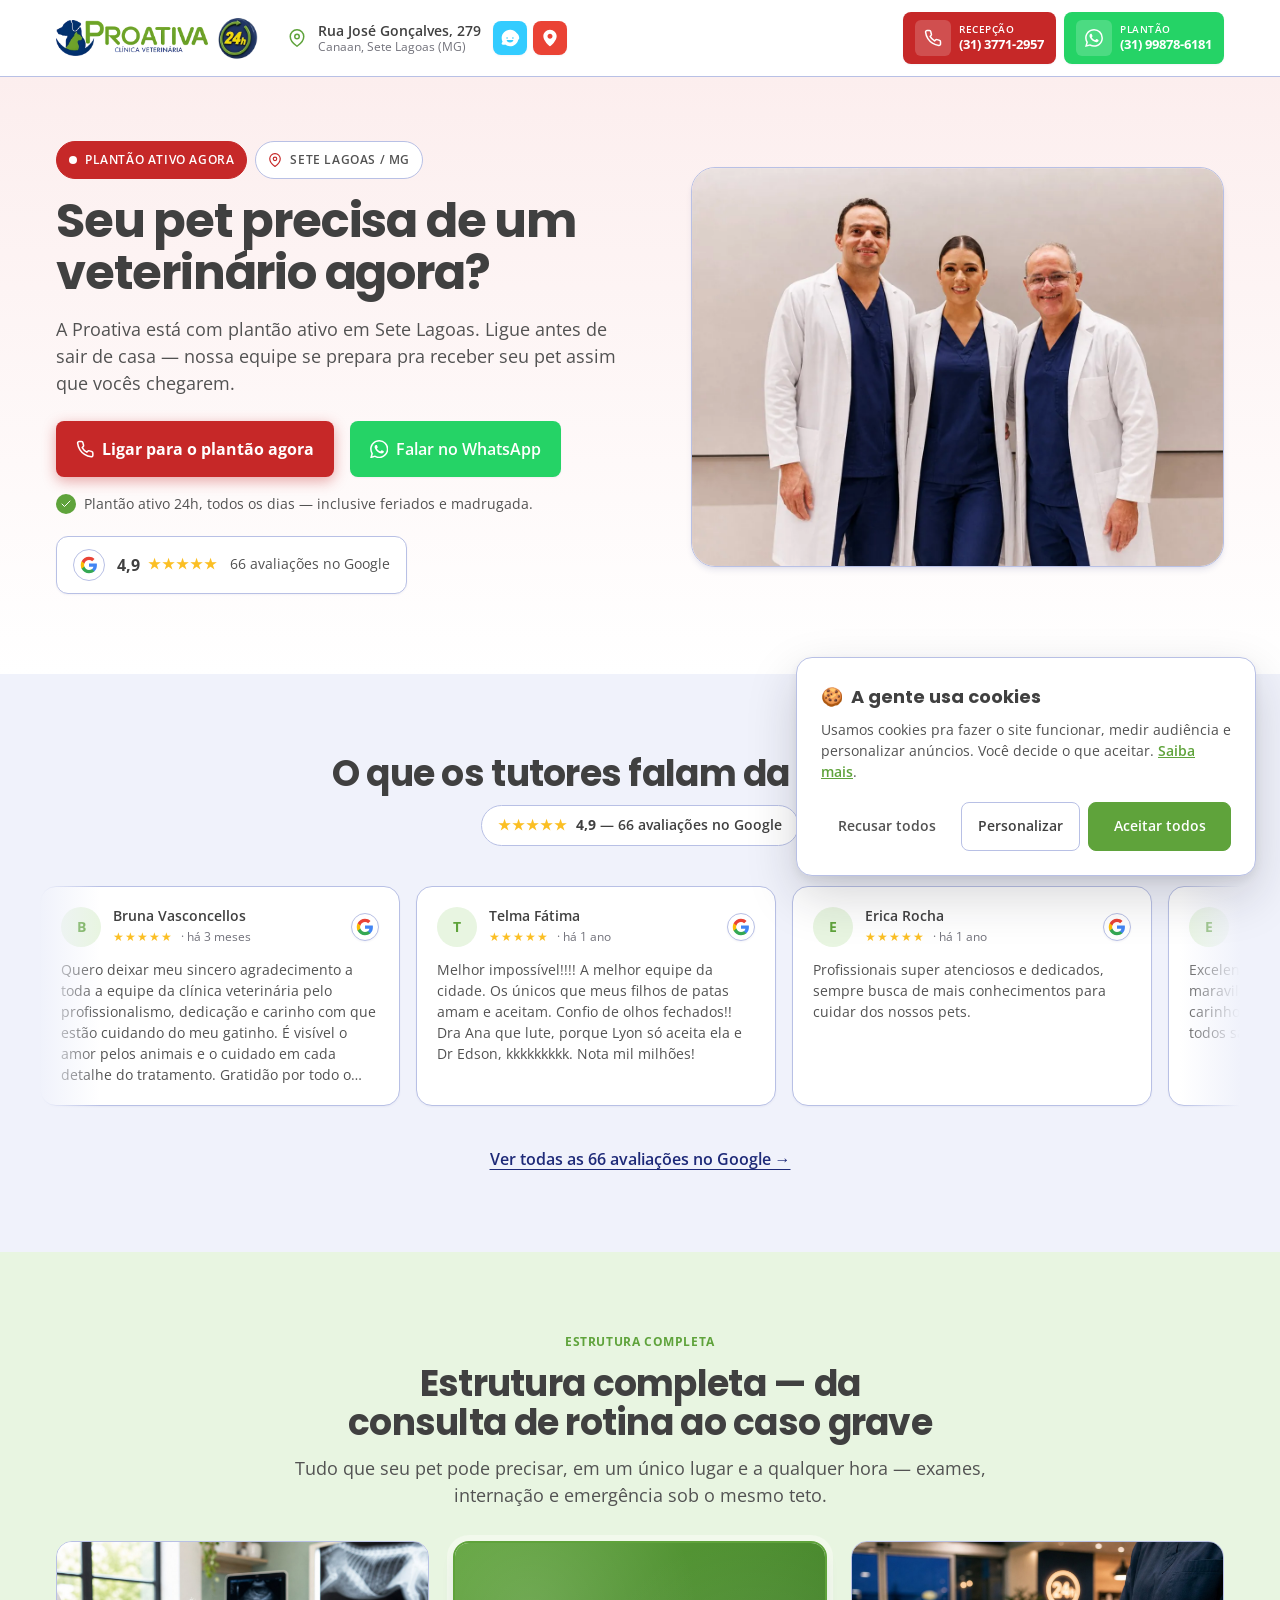
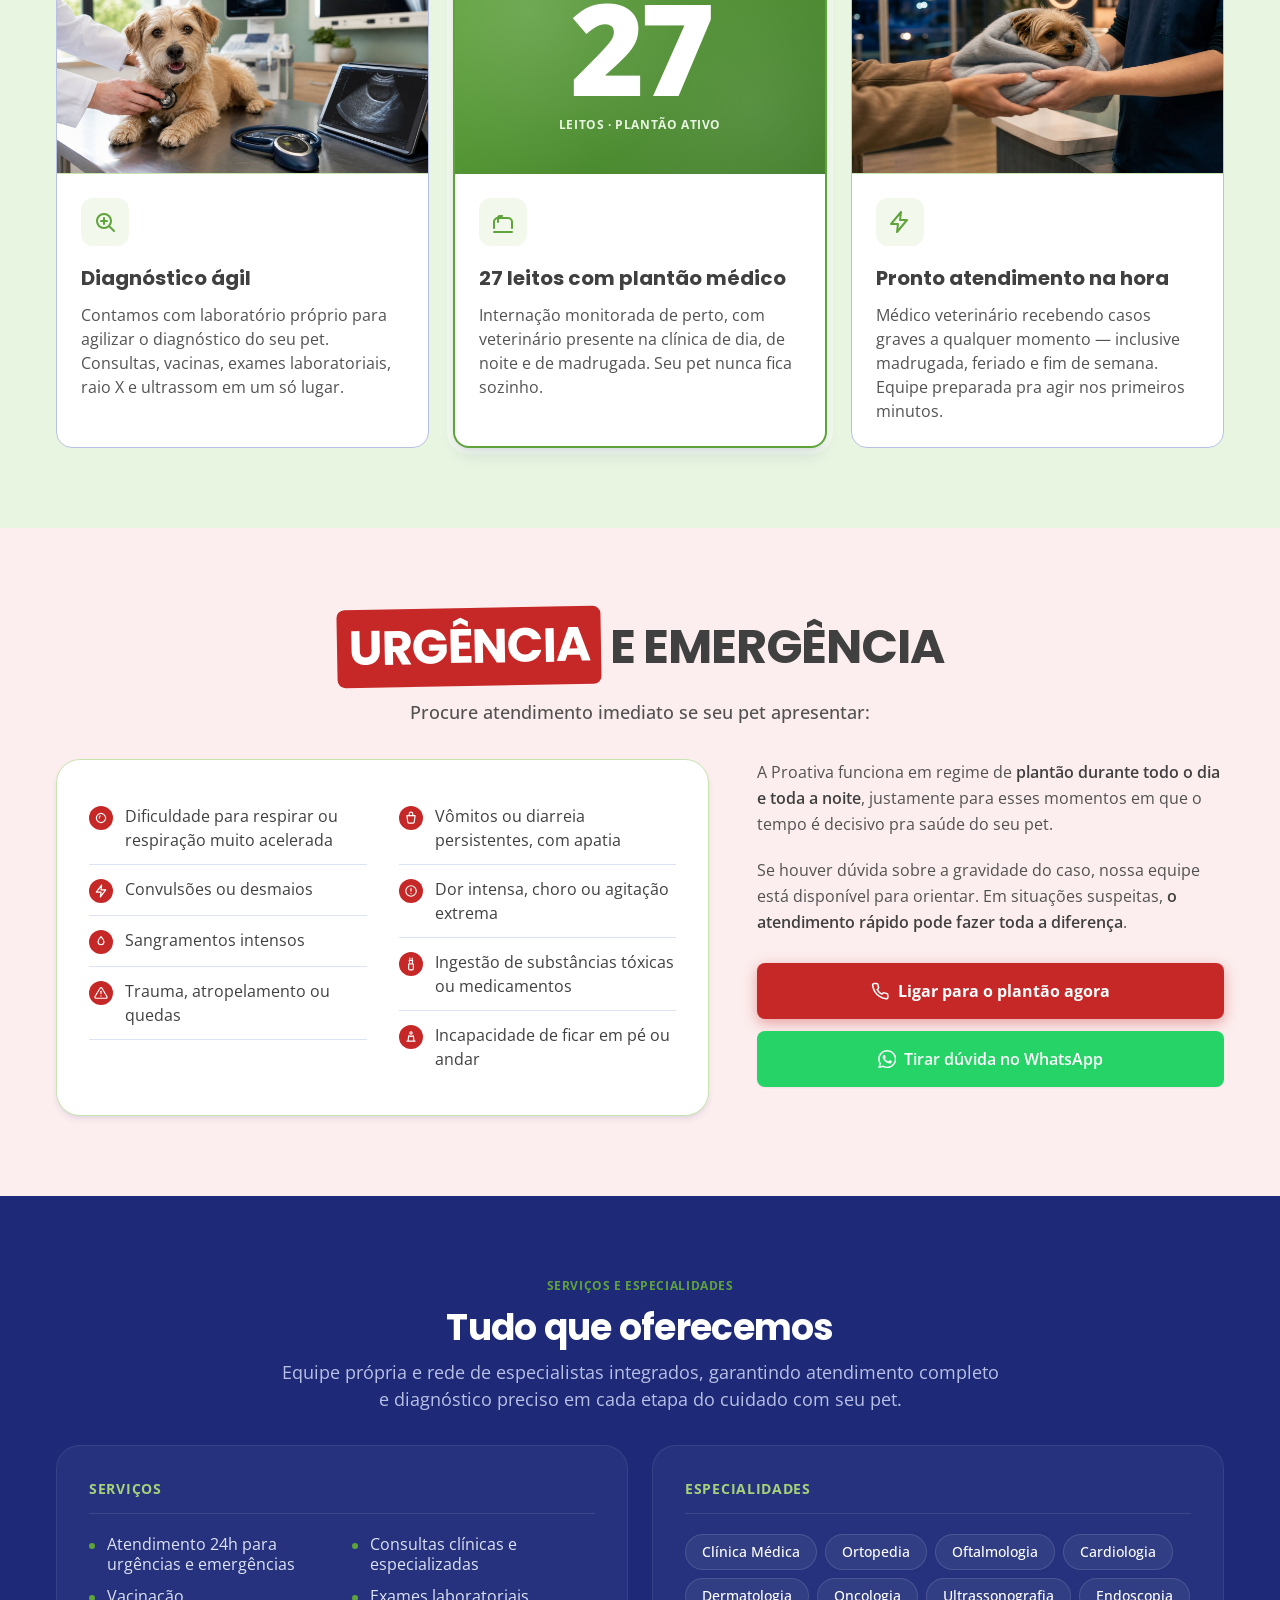
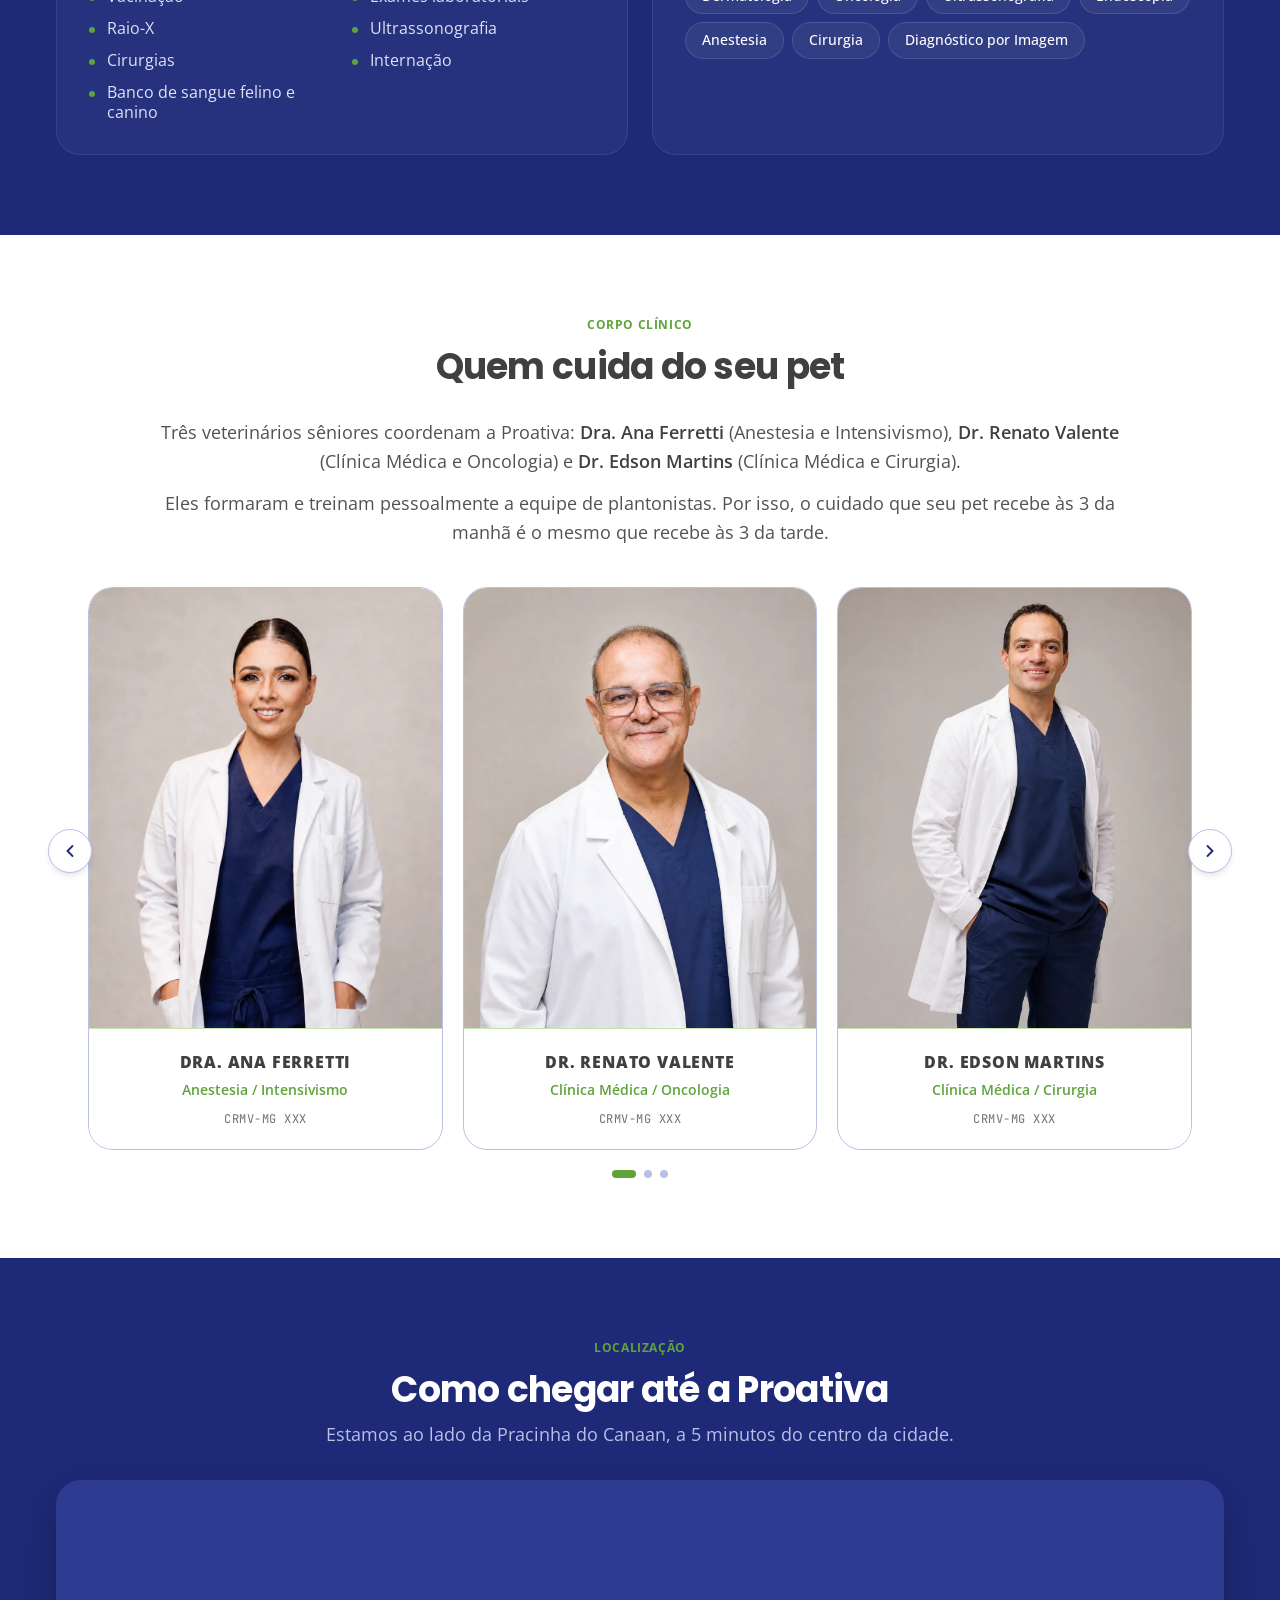
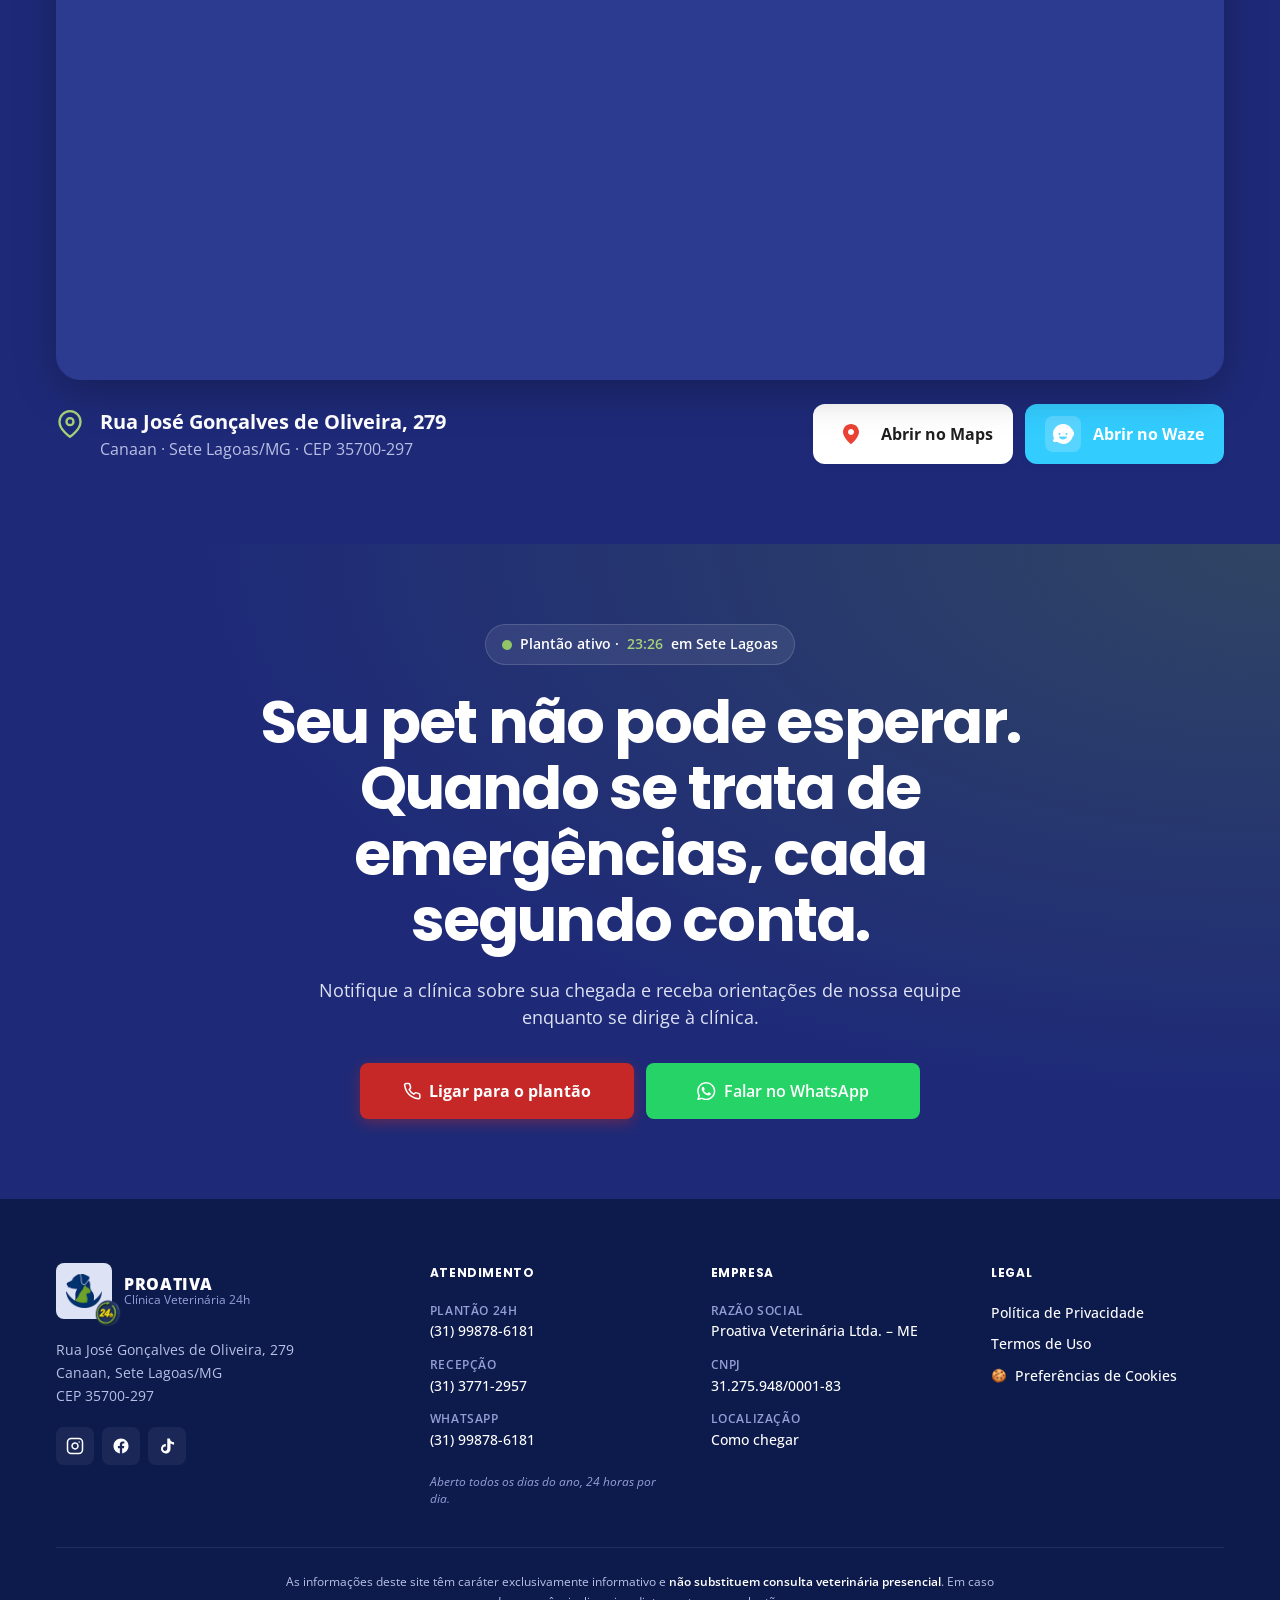
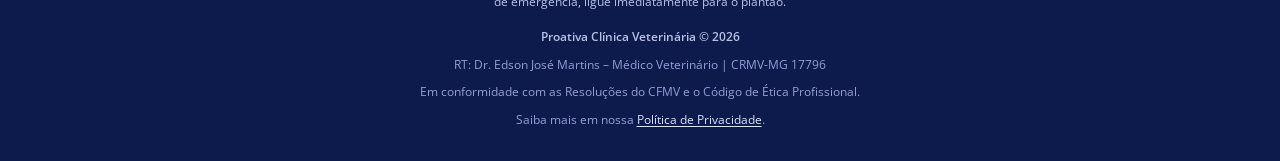
==== commit 195f916c: "feat: atualizacao de imagens da equipe para webp e ajustes html/css" ====
--- a/index.html
+++ b/index.html
@@ -5,10 +5,10 @@
 <meta name="viewport" content="width=device-width, initial-scale=1.0">
 <title>Proativa Clínica Veterinária 24h — Sete Lagoas/MG</title>
 <meta name="description" content="Plantão veterinário ativo 24h em Sete Lagoas. Pronto atendimento, 27 leitos de internação, exames e cirurgia. Ligue agora.">
-<meta name="theme-color" content="#669528">
+<meta name="theme-color" content="#5FA33B">
 <link rel="canonical" href="https://proativaveterinaria.com.br/">
-<link rel="icon" href="/favicon.ico">
-<link rel="apple-touch-icon" href="/apple-touch-icon.png">
+<link rel="icon" href="/favicon.ico?v=1">
+<link rel="apple-touch-icon" href="/apple-touch-icon.png?v=1">
 
 <!-- Open Graph -->
 <meta property="og:type" content="website">
@@ -26,9 +26,9 @@
 
 <link rel="preconnect" href="https://fonts.googleapis.com">
 <link rel="preconnect" href="https://fonts.gstatic.com" crossorigin>
-<link rel="stylesheet" href="https://fonts.googleapis.com/css2?family=Manrope:wght@400;500;600;700;800&family=JetBrains+Mono:wght@400;500&display=swap">
-<link rel="stylesheet" href="css/style.css?v=8">
-<link rel="stylesheet" href="css/motion.css?v=2">
+<link rel="stylesheet" href="https://fonts.googleapis.com/css2?family=Poppins:wght@500;600;700;800&family=Open+Sans:wght@400;500;600;700&family=JetBrains+Mono:wght@400;500&display=swap">
+<link rel="stylesheet" href="css/style.css?v=21">
+<link rel="stylesheet" href="css/motion.css?v=4">
 
 <!-- Schema.org — VeterinaryCare + LocalBusiness -->
 <script type="application/ld+json">
@@ -82,33 +82,44 @@
         <source srcset="assets/images/logo-proativa.webp" type="image/webp">
         <img src="assets/images/logo-proativa.png" alt="Proativa Clínica Veterinária" class="site-header__logo-img" width="480" height="114">
       </picture>
-      <span class="site-header__logo-badge" aria-hidden="true">24h</span>
+      <img src="assets/images/badge-24h.webp?v=2" alt="" class="site-header__logo-badge" width="44" height="44" aria-hidden="true">
     </a>
 
-    <!-- Endereço discreto (apenas desktop) -->
-    <a class="header-address" href="https://www.google.com/maps/dir/?api=1&destination=Rua+Jos%C3%A9+Gon%C3%A7alves+de+Oliveira%2C+279%2C+Canaan%2C+Sete+Lagoas+MG" target="_blank" rel="noopener" aria-label="Como chegar à clínica">
+    <!-- Endereço + botões "como chegar" (apenas desktop) -->
+    <div class="header-address">
       <svg class="icon" viewBox="0 0 24 24" fill="none" stroke="currentColor" stroke-width="2" stroke-linecap="round" stroke-linejoin="round" aria-hidden="true"><path d="M21 10c0 7-9 13-9 13s-9-6-9-13a9 9 0 1 1 18 0z"/><circle cx="12" cy="10" r="3"/></svg>
-      <span>
+      <span class="header-address__text">
         <span class="header-address__street">Rua José Gonçalves, 279</span>
         <span class="header-address__city">Canaan, Sete Lagoas (MG)</span>
       </span>
-    </a>
+      <span class="header-address__routes">
+        <a class="header-route header-route--waze" href="https://waze.com/ul?ll=-19.4659,-44.2476&navigate=yes" target="_blank" rel="noopener" aria-label="Como chegar pelo Waze" title="Abrir no Waze">
+          <svg viewBox="0 0 24 24" fill="currentColor" aria-hidden="true"><path d="M20.54 6.63A9.96 9.96 0 0 0 12 2C6.48 2 2 6.48 2 12c0 1.61.39 3.13 1.07 4.47-.34.67-.93 1.45-1.07 1.83-.27.69.31 1.7 1.39 1.7h1.79c.31 0 .62-.07.91-.21A9.95 9.95 0 0 0 12 22c4.83 0 8.92-3.43 9.84-8.04.59-.18 1.16-.55 1.16-1.46v-1c0-1.93-1.05-3.69-2.46-4.87zM8.5 13a1 1 0 1 1 0-2 1 1 0 0 1 0 2zm7 0a1 1 0 1 1 0-2 1 1 0 0 1 0 2zm-3.5 4.5c-2.21 0-4-1.34-4-3h8c0 1.66-1.79 3-4 3z"/></svg>
+        </a>
+        <a class="header-route header-route--maps" href="https://www.google.com/maps/dir/?api=1&destination=Rua+Jos%C3%A9+Gon%C3%A7alves+de+Oliveira%2C+279%2C+Canaan%2C+Sete+Lagoas+MG" target="_blank" rel="noopener" aria-label="Como chegar pelo Google Maps" title="Abrir no Google Maps">
+          <svg viewBox="0 0 24 24" fill="currentColor" aria-hidden="true"><path d="M12 2C7.58 2 4 5.58 4 10c0 5.25 7 12 8 12s8-6.75 8-12c0-4.42-3.58-8-8-8zm0 11c-1.66 0-3-1.34-3-3s1.34-3 3-3 3 1.34 3 3-1.34 3-3 3z"/></svg>
+        </a>
+      </span>
+    </div>
 
     <!-- Telefones com hierarquia clara -->
     <div class="header-phones">
-      <a class="header-phone header-phone--primary" href="tel:+5531998786181">
+      <a class="header-phone header-phone--primary" href="tel:+553137712957">
         <span class="header-phone__icon" aria-hidden="true">
           <svg class="icon" viewBox="0 0 24 24" fill="none" stroke="currentColor" stroke-width="2.5" stroke-linecap="round" stroke-linejoin="round"><path d="M22 16.92v3a2 2 0 0 1-2.18 2 19.79 19.79 0 0 1-8.63-3.07 19.5 19.5 0 0 1-6-6 19.79 19.79 0 0 1-3.07-8.67A2 2 0 0 1 4.11 2h3a2 2 0 0 1 2 1.72 12.84 12.84 0 0 0 .7 2.81 2 2 0 0 1-.45 2.11L8.09 9.91a16 16 0 0 0 6 6l1.27-1.27a2 2 0 0 1 2.11-.45 12.84 12.84 0 0 0 2.81.7A2 2 0 0 1 22 16.92z"/></svg>
         </span>
         <span class="header-phone__text">
-          <span class="header-phone__label">Plantão 24h</span>
-          <span class="header-phone__number">(31) 99878-6181</span>
+          <span class="header-phone__label">Recepção</span>
+          <span class="header-phone__number">(31) 3771-2957</span>
         </span>
       </a>
-      <a class="header-phone header-phone--secondary" href="tel:+553137712957">
+      <a class="header-phone header-phone--whatsapp" href="https://wa.me/5531998786181?text=Ol%C3%A1%2C%20preciso%20de%20atendimento%20veterin%C3%A1rio." target="_blank" rel="noopener">
+        <span class="header-phone__icon" aria-hidden="true">
+          <svg class="icon" viewBox="0 0 24 24" fill="currentColor"><path d="M17.472 14.382c-.297-.149-1.758-.867-2.03-.967-.273-.099-.471-.148-.67.15-.197.297-.767.966-.94 1.164-.173.199-.347.223-.644.075-.297-.15-1.255-.463-2.39-1.475-.883-.788-1.48-1.761-1.653-2.059-.173-.297-.018-.458.13-.606.134-.133.298-.347.446-.52.149-.174.198-.298.298-.497.099-.198.05-.371-.025-.52-.075-.149-.669-1.612-.916-2.207-.242-.579-.487-.5-.669-.51-.173-.008-.371-.01-.57-.01-.198 0-.52.074-.792.372-.272.297-1.04 1.016-1.04 2.479 0 1.462 1.065 2.875 1.213 3.074.149.198 2.096 3.2 5.077 4.487.709.306 1.262.489 1.694.625.712.227 1.36.195 1.871.118.571-.085 1.758-.719 2.006-1.413.248-.694.248-1.289.173-1.413-.074-.124-.272-.198-.57-.347m-5.421 7.403h-.004a9.87 9.87 0 0 1-5.031-1.378l-.361-.214-3.741.982.998-3.648-.235-.374a9.86 9.86 0 0 1-1.51-5.26c.001-5.45 4.436-9.884 9.888-9.884 2.64 0 5.122 1.03 6.988 2.898a9.825 9.825 0 0 1 2.893 6.994c-.003 5.45-4.437 9.884-9.885 9.884m8.413-18.297A11.815 11.815 0 0 0 12.05 0C5.495 0 .16 5.335.157 11.892c0 2.096.547 4.142 1.588 5.945L.057 24l6.305-1.654a11.882 11.882 0 0 0 5.683 1.448h.005c6.554 0 11.89-5.335 11.893-11.893a11.821 11.821 0 0 0-3.48-8.413"/></svg>
+        </span>
         <span class="header-phone__text">
-          <span class="header-phone__label">Recepção</span>
-          <span class="header-phone__number">(31) 3771-2957</span>
+          <span class="header-phone__label">Plantão</span>
+          <span class="header-phone__number">(31) 99878-6181</span>
         </span>
       </a>
     </div>
@@ -254,8 +265,15 @@
         </div>
       </div>
 
-      <div class="hero__media">
-        <img src="assets/images/hero.jpg?v=2" alt="Equipe da Proativa em atendimento na clínica" width="1200" height="900" fetchpriority="high" decoding="async">
+      <div class="hero__media hero__slider" id="heroSlider" aria-roledescription="carrossel" aria-label="Imagens da clínica">
+        <picture class="hero__slide is-active">
+          <source srcset="assets/images/hero.webp?v=1" type="image/webp">
+          <img src="assets/images/hero.jpg?v=2" alt="Equipe da Proativa em atendimento na clínica" width="1200" height="900" fetchpriority="high" decoding="async">
+        </picture>
+        <picture class="hero__slide">
+          <source srcset="assets/images/hero-fachada.webp?v=2" type="image/webp">
+          <img src="assets/images/hero-fachada.jpg?v=2" alt="Fachada da Proativa em Sete Lagoas" width="1400" height="890" loading="lazy" decoding="async">
+        </picture>
       </div>
     </div>
   </section>
@@ -305,8 +323,8 @@
             <div class="diff-card__icon" aria-hidden="true">
               <svg class="icon" viewBox="0 0 24 24" fill="none" stroke="currentColor" stroke-width="2" stroke-linecap="round" stroke-linejoin="round" style="width:24px;height:24px;"><circle cx="11" cy="11" r="7"/><line x1="21" y1="21" x2="16.65" y2="16.65"/><path d="M11 8v6M8 11h6"/></svg>
             </div>
-            <h3>Diagnóstico no mesmo dia</h3>
-            <p>Consultas, vacinas, exames laboratoriais, raio X e ultrassom no próprio local. Você sai com o diagnóstico em mãos, sem precisar de outra clínica.</p>
+            <h3>Diagnóstico ágil</h3>
+            <p>Contamos com laboratório próprio para agilizar o diagnóstico do seu pet. Consultas, vacinas, exames laboratoriais, raio X e ultrassom em um só lugar.</p>
           </div>
         </article>
 
@@ -441,7 +459,8 @@
             <li>Raio-X</li>
             <li>Ultrassonografia</li>
             <li>Cirurgias</li>
-            <li>Atendimento oncológico</li>
+            <li>Internação</li>
+            <li>Banco de sangue felino e canino</li>
           </ul>
         </div>
         <div class="services__col">
@@ -458,7 +477,6 @@
             <li>Anestesia</li>
             <li>Cirurgia</li>
             <li>Diagnóstico por Imagem</li>
-            <li>Exames Laboratoriais</li>
           </ul>
         </div>
       </div>
@@ -473,11 +491,10 @@
         <h2 class="section__title">Quem cuida do seu pet</h2>
       </div>
 
-      <p class="team__intro">
-        Três veterinários sêniores coordenam a Proativa: <strong>Dra. Ana Ferretti</strong> (Anestesia e Intensivismo), <strong>Dr. Renato Valente</strong> (Clínica Médica e Oncologia) e <strong>Dr. Edson Martins</strong> (Clínica Médica e Cirurgia).
-        <br><br>
-        Eles formaram e treinam pessoalmente a equipe de plantonistas. Por isso, o cuidado que seu pet recebe às 3 da manhã é o mesmo que recebe às 3 da tarde.
-      </p>
+      <div class="team__intro">
+        <p>Três veterinários sêniores coordenam a Proativa: <strong>Dra. Ana Ferretti</strong> (Anestesia e Intensivismo), <strong>Dr. Renato Valente</strong> (Clínica Médica e Oncologia) e <strong>Dr. Edson Martins</strong> (Clínica Médica e Cirurgia).</p>
+        <p>Eles formaram e treinam pessoalmente a equipe de plantonistas. Por isso, o cuidado que seu pet recebe às 3 da manhã é o mesmo que recebe às 3 da tarde.</p>
+      </div>
 
       <div class="team-slider" data-team-slider>
         <button type="button" class="team-slider__nav team-slider__nav--prev" aria-label="Veterinário anterior" data-team-prev>
@@ -488,7 +505,10 @@
           <div class="team-slider__track" data-team-track>
             <article class="vet-card" aria-roledescription="slide" aria-label="1 de 5">
               <div class="vet-card__media">
-                <img src="assets/images/equipe/ana-ferretti.jpg?v=2" alt="Retrato da Dra. Ana Ferretti" width="1122" height="1402" loading="lazy" decoding="async">
+                <picture>
+                  <source srcset="assets/images/equipe/ana-ferretti.webp?v=3" type="image/webp">
+                  <img src="assets/images/equipe/ana-ferretti.jpg?v=3" alt="Retrato da Dra. Ana Ferretti" width="932" height="1402" loading="lazy" decoding="async">
+                </picture>
               </div>
               <div class="vet-card__body">
                 <div class="vet-card__name">DRA. ANA FERRETTI</div>
@@ -498,7 +518,10 @@
             </article>
             <article class="vet-card" aria-roledescription="slide" aria-label="2 de 5">
               <div class="vet-card__media">
-                <img src="assets/images/equipe/renato-valente.jpg?v=2" alt="Retrato do Dr. Renato Valente" width="1122" height="1402" loading="lazy" decoding="async">
+                <picture>
+                  <source srcset="assets/images/equipe/renato-valente.webp?v=3" type="image/webp">
+                  <img src="assets/images/equipe/renato-valente.jpg?v=3" alt="Retrato do Dr. Renato Valente" width="1122" height="1402" loading="lazy" decoding="async">
+                </picture>
               </div>
               <div class="vet-card__body">
                 <div class="vet-card__name">DR. RENATO VALENTE</div>
@@ -508,7 +531,10 @@
             </article>
             <article class="vet-card" aria-roledescription="slide" aria-label="3 de 5">
               <div class="vet-card__media">
-                <img src="assets/images/equipe/edson-martins.jpg?v=2" alt="Retrato do Dr. Edson Martins" width="1122" height="1402" loading="lazy" decoding="async">
+                <picture>
+                  <source srcset="assets/images/equipe/edson-martins.webp?v=3" type="image/webp">
+                  <img src="assets/images/equipe/edson-martins.jpg?v=3" alt="Retrato do Dr. Edson Martins" width="1122" height="1402" loading="lazy" decoding="async">
+                </picture>
               </div>
               <div class="vet-card__body">
                 <div class="vet-card__name">DR. EDSON MARTINS</div>
@@ -518,17 +544,23 @@
             </article>
             <article class="vet-card" aria-roledescription="slide" aria-label="4 de 5">
               <div class="vet-card__media">
-                <img src="assets/images/equipe/paula.jpg?v=2" alt="Retrato da Dra. Paula" width="1122" height="1402" loading="lazy" decoding="async">
+                <picture>
+                  <source srcset="assets/images/equipe/paula.webp?v=3" type="image/webp">
+                  <img src="assets/images/equipe/paula.jpg?v=3" alt="Retrato da Dra. Paula Teixeira" width="1122" height="1402" loading="lazy" decoding="async">
+                </picture>
               </div>
               <div class="vet-card__body">
-                <div class="vet-card__name">DRA. PAULA</div>
+                <div class="vet-card__name">DRA. PAULA TEIXEIRA</div>
                 <div class="vet-card__role">Médica Veterinária</div>
                 <div class="vet-card__crmv">CRMV-MG XXX</div>
               </div>
             </article>
             <article class="vet-card" aria-roledescription="slide" aria-label="5 de 5">
               <div class="vet-card__media">
-                <img src="assets/images/equipe/nayara.jpg?v=2" alt="Retrato da Dra. Nayara Araújo" width="1122" height="1402" loading="lazy" decoding="async">
+                <picture>
+                  <source srcset="assets/images/equipe/nayara.webp?v=3" type="image/webp">
+                  <img src="assets/images/equipe/nayara.jpg?v=3" alt="Retrato da Dra. Nayara Araújo" width="1122" height="1402" loading="lazy" decoding="async">
+                </picture>
               </div>
               <div class="vet-card__body">
                 <div class="vet-card__name">DRA. NAYARA ARAÚJO</div>
@@ -554,7 +586,7 @@
       <div class="section__head">
         <span class="section__eyebrow">Localização</span>
         <h2 class="section__title">Como chegar até a Proativa</h2>
-        <p class="section__subtitle">Estamos em Canaan, Sete Lagoas — cerca de 5 minutos do centro, com estacionamento gratuito na porta.</p>
+        <p class="section__subtitle">Estamos ao lado da Pracinha do Canaan, a 5 minutos do centro da cidade.</p>
       </div>
 
       <!-- MAPA dominante -->
@@ -577,23 +609,29 @@
           <div class="location__address-text">
             <p class="location__address-line">Rua José Gonçalves de Oliveira, 279</p>
             <p class="location__address-meta">Canaan · Sete Lagoas/MG · CEP 35700-297</p>
-            <p class="location__address-extra">Estacionamento gratuito · Acesso fácil pela Av. Prefeito Alberto Moura</p>
           </div>
         </div>
 
         <div class="location__action">
-          <a class="btn btn-brand location__route-btn"
+          <a class="location__route location__route--maps"
              href="https://www.google.com/maps/dir/?api=1&destination=Rua+Jos%C3%A9+Gon%C3%A7alves+de+Oliveira%2C+279%2C+Canaan%2C+Sete+Lagoas+MG"
              target="_blank" rel="noopener"
-             data-track="rota-google-maps">
-            <svg viewBox="0 0 24 24" fill="none" stroke="currentColor" stroke-width="2.2" stroke-linecap="round" stroke-linejoin="round" aria-hidden="true"><path d="M21 10c0 7-9 13-9 13s-9-6-9-13a9 9 0 1 1 18 0z"/><circle cx="12" cy="10" r="3"/></svg>
-            Abrir rota no Google Maps
+             data-track="rota-google-maps"
+             aria-label="Abrir rota no Google Maps">
+            <span class="location__route-logo" aria-hidden="true">
+              <svg viewBox="0 0 24 24" fill="currentColor"><path d="M12 2C7.58 2 4 5.58 4 10c0 5.25 7 12 8 12s8-6.75 8-12c0-4.42-3.58-8-8-8zm0 11c-1.66 0-3-1.34-3-3s1.34-3 3-3 3 1.34 3 3-1.34 3-3 3z"/></svg>
+            </span>
+            <span class="location__route-text">Abrir no Maps</span>
           </a>
-          <a class="location__route-alt"
-             href="https://waze.com/ul?q=Rua%20Jos%C3%A9%20Gon%C3%A7alves%20de%20Oliveira%2C%20279%2C%20Sete%20Lagoas"
+          <a class="location__route location__route--waze"
+             href="https://waze.com/ul?ll=-19.4659,-44.2476&navigate=yes"
              target="_blank" rel="noopener"
-             data-track="rota-waze">
-            ou abrir no Waze →
+             data-track="rota-waze"
+             aria-label="Abrir rota no Waze">
+            <span class="location__route-logo" aria-hidden="true">
+              <svg viewBox="0 0 24 24" fill="currentColor"><path d="M20.54 6.63A9.96 9.96 0 0 0 12 2C6.48 2 2 6.48 2 12c0 1.61.39 3.13 1.07 4.47-.34.67-.93 1.45-1.07 1.83-.27.69.31 1.7 1.39 1.7h1.79c.31 0 .62-.07.91-.21A9.95 9.95 0 0 0 12 22c4.83 0 8.92-3.43 9.84-8.04.59-.18 1.16-.55 1.16-1.46v-1c0-1.93-1.05-3.69-2.46-4.87zM8.5 13a1 1 0 1 1 0-2 1 1 0 0 1 0 2zm7 0a1 1 0 1 1 0-2 1 1 0 0 1 0 2zm-3.5 4.5c-2.21 0-4-1.34-4-3h8c0 1.66-1.79 3-4 3z"/></svg>
+            </span>
+            <span class="location__route-text">Abrir no Waze</span>
           </a>
         </div>
 
@@ -608,25 +646,9 @@
         <span class="final-cta__dot" aria-hidden="true"></span>
         Plantão ativo · <span id="liveTime">agora</span> em Sete Lagoas
       </div>
-      <h2 class="final-cta__title">Seu pet não pode esperar.<br>A gente também não.</h2>
-      <p class="final-cta__subtitle">Ligue antes de sair de casa. Quando você chegar, a equipe já estará pronta para receber seu pet.</p>
-
-      <div class="final-cta__expectation" aria-label="O que esperar ao ligar">
-        <div class="final-cta__step">
-          <span class="final-cta__step-num">1</span>
-          <span class="final-cta__step-text"><strong>Liga agora</strong><small>Atendido em segundos</small></span>
-        </div>
-        <span class="final-cta__step-arrow" aria-hidden="true">→</span>
-        <div class="final-cta__step">
-          <span class="final-cta__step-num">2</span>
-          <span class="final-cta__step-text"><strong>Equipe se prepara</strong><small>Enquanto você vem</small></span>
-        </div>
-        <span class="final-cta__step-arrow" aria-hidden="true">→</span>
-        <div class="final-cta__step">
-          <span class="final-cta__step-num">3</span>
-          <span class="final-cta__step-text"><strong>Atendimento na chegada</strong><small>Sem fila de espera</small></span>
-        </div>
-      </div>
+      <h2 class="final-cta__title">Seu pet não pode esperar.<br>Quando se trata de emergências, cada segundo conta.</h2>
+
+      <p class="final-cta__notice">Notifique a clínica sobre sua chegada e receba orientações de nossa equipe enquanto se dirige à clínica.</p>
 
       <div class="final-cta__ctas">
         <a class="btn btn-emergency btn-emergency--pulse" href="tel:+5531998786181">
@@ -638,31 +660,6 @@
           Falar no WhatsApp
         </a>
       </div>
-
-      <div class="final-cta__info">
-        <div>
-          <strong>Endereço</strong>
-          R. José Gonçalves de Oliveira, 279<br>Canaan, Sete Lagoas/MG
-        </div>
-        <div>
-          <strong>Telefones</strong>
-          (31) 99878-6181<br>(31) 3771-2957
-        </div>
-        <div>
-          <strong>Redes sociais</strong>
-          <div class="final-cta__social">
-            <a href="https://instagram.com/proativaclinica" target="_blank" rel="noopener" aria-label="Instagram">
-              <svg class="icon" viewBox="0 0 24 24" fill="none" stroke="currentColor" stroke-width="2" stroke-linecap="round" stroke-linejoin="round"><rect width="20" height="20" x="2" y="2" rx="5"/><path d="M16 11.37A4 4 0 1 1 12.63 8 4 4 0 0 1 16 11.37z"/><line x1="17.5" x2="17.51" y1="6.5" y2="6.5"/></svg>
-            </a>
-            <a href="https://facebook.com/proativaveterinaria" target="_blank" rel="noopener" aria-label="Facebook">
-              <svg class="icon" viewBox="0 0 24 24" fill="currentColor"><path d="M22 12.07C22 6.48 17.52 2 12 2S2 6.48 2 12.07C2 17.1 5.66 21.26 10.44 22v-7.03H7.9v-2.9h2.54V9.85c0-2.5 1.49-3.89 3.77-3.89 1.09 0 2.24.2 2.24.2v2.46h-1.26c-1.24 0-1.63.77-1.63 1.56v1.88h2.78l-.45 2.9h-2.33V22C18.34 21.26 22 17.1 22 12.07z"/></svg>
-            </a>
-            <a href="https://tiktok.com/@proativaclinica" target="_blank" rel="noopener" aria-label="TikTok">
-              <svg class="icon" viewBox="0 0 24 24" fill="currentColor"><path d="M19.59 6.69a4.83 4.83 0 0 1-3.77-4.25V2h-3.45v13.67a2.89 2.89 0 0 1-5.2 1.74 2.89 2.89 0 0 1 2.31-4.64 2.93 2.93 0 0 1 .88.13V9.4a6.84 6.84 0 0 0-1-.05A6.33 6.33 0 0 0 5.8 20.1a6.34 6.34 0 0 0 10.86-4.43V8.81a8.16 8.16 0 0 0 4.77 1.52V6.89a4.85 4.85 0 0 1-1.84-.2z"/></svg>
-            </a>
-          </div>
-        </div>
-      </div>
     </div>
   </section>
 
@@ -681,7 +678,7 @@
               <source srcset="assets/images/proativa-symbol.webp" type="image/webp">
               <img src="assets/images/proativa-symbol.png" alt="" class="footer-brand__symbol" width="160" height="151" loading="lazy">
             </picture>
-            <span class="footer-brand__24">24h</span>
+            <img src="assets/images/badge-24h.webp?v=2" alt="" class="footer-brand__24" width="26" height="26" loading="lazy" aria-hidden="true">
           </span>
           <div class="footer-brand__text">
             <strong>PROATIVA</strong>
@@ -766,7 +763,16 @@
         As informações deste site têm caráter exclusivamente informativo e <strong>não substituem consulta veterinária presencial</strong>. Em caso de emergência, ligue imediatamente para o plantão.
       </p>
       <p class="footer-copyright">
-        © <span id="footerYear">2026</span> Proativa Clínica Veterinária — Todos os direitos reservados.
+        Proativa Clínica Veterinária © <span id="footerYear">2026</span>
+      </p>
+      <p class="footer-legal-line">
+        RT: Dr. Edson José Martins – Médico Veterinário | CRMV-MG 17796
+      </p>
+      <p class="footer-legal-line">
+        Em conformidade com as Resoluções do CFMV e o Código de Ética Profissional.
+      </p>
+      <p class="footer-legal-line">
+        Saiba mais em nossa <a href="privacidade.html">Política de Privacidade</a>.
       </p>
     </div>
 
@@ -867,20 +873,36 @@
 </div>
 
 <script>
+// === Modo Paper (snapshot pra apresentacao) ===
+const PAPER_MODE = new URLSearchParams(location.search).has('paper')
+  || document.documentElement.classList.contains('paper-mode');
+if (PAPER_MODE) document.documentElement.classList.add('paper-mode');
+
+// === Hero slider — alterna automaticamente entre as imagens ===
+(() => {
+  const slider = document.getElementById('heroSlider');
+  if (!slider || PAPER_MODE) return;
+  const slides = slider.querySelectorAll('.hero__slide');
+  if (slides.length < 2) return;
+  if (matchMedia('(prefers-reduced-motion: reduce)').matches) return;
+  let i = 0;
+  setInterval(() => {
+    slides[i].classList.remove('is-active');
+    i = (i + 1) % slides.length;
+    slides[i].classList.add('is-active');
+  }, 5000);
+})();
+
 // === Reviews + horário ao vivo ===
+// Avaliações reais do Google — todas 5 estrelas
 const REVIEWS = [
-  { name: "Mariana S.", initial: "M", time: "há 2 semanas", text: "Cheguei desesperada de madrugada com minha gata convulsionando. Em 3 minutos a equipe já estava com ela na sala de emergência. Atendimento humano e técnico ao mesmo tempo. Salvaram a vida da Mel." },
-  { name: "Carlos A.", initial: "C", time: "há 1 mês", text: "Meu cachorro foi atropelado num feriado, liguei e me orientaram pra ir direto. Quando chegamos já tinham tudo preparado. Hoje o Thor está em casa, recuperado. Sem palavras pra Dra. Ana e equipe." },
-  { name: "Patrícia L.", initial: "P", time: "há 3 semanas", text: "Atendimento de excelência. Levei minha pet com suspeita de tumor e em um único dia fiz consulta, exames e ultrassom. Saí da clínica com diagnóstico fechado. Dr. Renato é referência em oncologia veterinária na região." },
-  { name: "Rafael M.", initial: "R", time: "há 1 semana", text: "Plantão 24h de verdade — liguei 2h da manhã e tinha gente atendendo. Estrutura impecável, leitos de internação amplos, equipe atenciosa com tutor. Recomendo demais." },
-  { name: "Juliana B.", initial: "J", time: "há 2 meses", text: "Meu gato precisou ficar internado uma semana. Recebi atualizações diárias por WhatsApp, podia visitar quando quisesse. Pra mim foi o que fez diferença, saber que ele estava sendo bem cuidado." },
-  { name: "Eduardo P.", initial: "E", time: "há 3 meses", text: "Profissionalismo do começo ao fim. Cirurgia ortopédica do meu Labrador foi um sucesso. Dr. Edson explicou cada passo, anestesia conduzida pela Dra. Ana. Equipe que se vê que é alinhada." },
-  { name: "Camila T.", initial: "C", time: "há 4 dias", text: "Já é a terceira vez que volto na Proativa em situações diferentes — vacina, emergência e exames. Sempre um padrão de qualidade altíssimo. Hoje só confio em vocês com meus animais." },
-  { name: "Felipe N.", initial: "F", time: "há 1 mês", text: "Cheguei com a Bella muito mal e fui orientado pelo WhatsApp antes mesmo de sair de casa. Quando chegamos a equipe já estava montada esperando. Esse cuidado faz toda diferença." },
-  { name: "Renata S.", initial: "R", time: "há 5 dias", text: "Atendimento de emergência num domingo de madrugada. Equipe receptiva, médico veterinário super competente. Preço justo pela estrutura que oferecem. Voltarei sempre." },
-  { name: "Marcos V.", initial: "M", time: "há 2 meses", text: "Levei meu cão idoso com problema cardíaco. Cardiologista veterinário, exames no local, tratamento iniciado no mesmo dia. Estrutura completa, não precisei correr atrás de outras clínicas." },
-  { name: "Aline F.", initial: "A", time: "há 3 semanas", text: "Recomendo de olhos fechados. Atendimento rápido, ambiente limpo e organizado, equipe que ama o que faz. Minha cachorrinha foi tratada com todo carinho e profissionalismo." },
-  { name: "Bruno C.", initial: "B", time: "há 1 semana", text: "Único lugar de Sete Lagoas que confia 100%. Plantão de verdade, sem enrolação, sem ‘liga amanhã’. Quando seu pet precisa, eles estão lá. Simples assim." },
+  { name: "Bruna Vasconcellos", initial: "B", time: "há 3 meses", text: "Quero deixar meu sincero agradecimento a toda a equipe da clínica veterinária pelo profissionalismo, dedicação e carinho com que estão cuidando do meu gatinho. É visível o amor pelos animais e o cuidado em cada detalhe do tratamento. Gratidão por todo o suporte e atenção! 🐾✨" },
+  { name: "Telma Fátima", initial: "T", time: "há 1 ano", text: "Melhor impossível!!!! A melhor equipe da cidade. Os únicos que meus filhos de patas amam e aceitam. Confio de olhos fechados!! Dra Ana que lute, porque Lyon só aceita ela e Dr Edson, kkkkkkkkk. Nota mil milhões!" },
+  { name: "Erica Rocha", initial: "E", time: "há 1 ano", text: "Profissionais super atenciosos e dedicados, sempre busca de mais conhecimentos para cuidar dos nossos pets." },
+  { name: "Elisangela Soares", initial: "E", time: "há 1 ano", text: "Excelentes profissionais e atendimento maravilhoso. Tratam os pets com tanto carinho. Sempre indico p familiares e amigos e todos saem mto satisfeitos." },
+  { name: "Amanda Santiago", initial: "A", time: "há 1 ano", text: "Simplesmente os melhores. É nítido o amor pelos bichinhos e pela profissão. Não confio em outras pessoas pra cuidar dos meu doguinhos. Se a Marry (minha yorkshire temperamental) gostou deles é porque o lugar é incrível. Obrigado por todo cuidado e carinho ☺️" },
+  { name: "Fabiola Ribeiro", initial: "F", time: "há 1 ano", text: "Excelentes profissionais, cuidam dos nossos pets com maior carinho e cuidado. Sou muito grata pelo trabalho maravilhoso que vcs nos proporciona. Muito obrigada sempre! Super indico galera, pode confiar sem medo. Bjos equipe Proativa." },
+  { name: "Tayná Barros", initial: "T", time: "há 1 ano", text: "Além de fazer excelente castração nos nossos cachorros e gatos, tratou outras doenças deles com muito carinho e amor. Sempre prestativo, muita atenção, cuidado. Cuidou até o último dia do nosso golden e deram todo carinho amor." },
 ];
 
 const track = document.getElementById('reviewsTrack');
@@ -916,6 +938,7 @@
 function updateLiveTime() {
   const el = document.getElementById('liveTime');
   if (!el) return;
+  if (PAPER_MODE) { el.textContent = '17:30'; return; }
   const now = new Date();
   const fmt = new Intl.DateTimeFormat('pt-BR', {
     hour: '2-digit', minute: '2-digit', timeZone: 'America/Sao_Paulo'
@@ -923,7 +946,7 @@
   el.textContent = fmt.format(now);
 }
 updateLiveTime();
-setInterval(updateLiveTime, 30000);
+if (!PAPER_MODE) setInterval(updateLiveTime, 30000);
 
 // Ano dinâmico no footer
 document.getElementById('footerYear').textContent = new Date().getFullYear();
@@ -1009,19 +1032,41 @@
       dot.setAttribute('role', 'tab');
       dot.setAttribute('aria-label', `Ir para slide ${i + 1}`);
       dot.setAttribute('aria-selected', i === 0 ? 'true' : 'false');
-      dot.addEventListener('click', () => goTo(i));
+      dot.addEventListener('click', () => { goTo(i); stopAutoplay(); });
       dotsWrap.appendChild(dot);
     }
   }
 
-  if (prevBtn) prevBtn.addEventListener('click', () => goTo(index - 1));
-  if (nextBtn) nextBtn.addEventListener('click', () => goTo(index + 1));
+  // === Autoplay (pausa em hover, foco, interação manual e reduced-motion) ===
+  const AUTOPLAY_MS = 5000;
+  const reducedMotion = matchMedia('(prefers-reduced-motion: reduce)').matches;
+  let autoplayTimer = null;
+  function startAutoplay() {
+    if (PAPER_MODE || reducedMotion) return;
+    stopAutoplay();
+    autoplayTimer = setInterval(() => goTo(index + 1), AUTOPLAY_MS);
+  }
+  function stopAutoplay() {
+    if (autoplayTimer) { clearInterval(autoplayTimer); autoplayTimer = null; }
+  }
+  slider.addEventListener('mouseenter', stopAutoplay);
+  slider.addEventListener('mouseleave', startAutoplay);
+  slider.addEventListener('focusin', stopAutoplay);
+  slider.addEventListener('focusout', startAutoplay);
+  document.addEventListener('visibilitychange', () => {
+    if (document.hidden) stopAutoplay(); else startAutoplay();
+  });
+
+  if (prevBtn) prevBtn.addEventListener('click', () => { goTo(index - 1); stopAutoplay(); });
+  if (nextBtn) nextBtn.addEventListener('click', () => { goTo(index + 1); stopAutoplay(); });
 
   viewport.addEventListener('keydown', (e) => {
-    if (e.key === 'ArrowLeft') { e.preventDefault(); goTo(index - 1); }
-    else if (e.key === 'ArrowRight') { e.preventDefault(); goTo(index + 1); }
-    else if (e.key === 'Home') { e.preventDefault(); goTo(0); }
-    else if (e.key === 'End') { e.preventDefault(); goTo(maxIndex()); }
+    let acted = false;
+    if (e.key === 'ArrowLeft') { e.preventDefault(); goTo(index - 1); acted = true; }
+    else if (e.key === 'ArrowRight') { e.preventDefault(); goTo(index + 1); acted = true; }
+    else if (e.key === 'Home') { e.preventDefault(); goTo(0); acted = true; }
+    else if (e.key === 'End') { e.preventDefault(); goTo(maxIndex()); acted = true; }
+    if (acted) stopAutoplay();
   });
 
   // Swipe (touch) — only meaningful on mobile/tablet where nav is hidden
@@ -1030,6 +1075,7 @@
     startX = e.touches[0].clientX;
     startY = e.touches[0].clientY;
     dragging = true;
+    stopAutoplay();
   }, { passive: true });
   viewport.addEventListener('touchend', (e) => {
     if (!dragging) return;
@@ -1055,10 +1101,11 @@
 
   buildDots();
   update();
+  startAutoplay();
 })();
 </script>
-<script src="js/consent.js" defer></script>
-<script src="js/motion.js" defer></script>
+<script src="js/consent.js?v=2" defer></script>
+<script src="js/motion.js?v=2" defer></script>
 
 </body>
 </html>
--- a/css/style.css
+++ b/css/style.css
@@ -5,30 +5,30 @@
 
 /* === 1. CUSTOM PROPERTIES (TOKENS) === */
 :root {
-  /* === COLORS — VERDE === */
-  --color-green-50:  #F8FCF3;
-  --color-green-100: #E0F1CB;
-  --color-green-200: #C9E6A3;
-  --color-green-300: #B2DB7A;
-  --color-green-400: #9AD152;
-  --color-green-500: #81BD33;
-  --color-green-600: #669528;
-  --color-green-700: #4A6D1D;
-  --color-green-800: #2F4412;
-  --color-green-900: #131C08;
-
-  /* === COLORS — NAVY === */
-  --color-navy-50:  #F6F6F9;
-  --color-navy-100: #E9EAF1;
-  --color-navy-200: #C9CBDE;
-  --color-navy-300: #AAADCB;
-  --color-navy-400: #8A8FB7;
-  --color-navy-500: #6A70A4;
-  --color-navy-600: #535988;
-  --color-navy-700: #404468;
-  --color-navy-800: #2C2F48;
-  --color-navy-900: #191B29;
-  --color-navy-950: #060609;
+  /* === COLORS — VERDE (paleta cliente) === */
+  --color-green-50:  #F2F9EC;  /* verde papel — fundo da página */
+  --color-green-100: #E8F5E1;  /* verde suave — fundos claros */
+  --color-green-200: #C8E5B0;  /* interpolado */
+  --color-green-300: #A5D278;  /* verde claro — gradientes, hovers */
+  --color-green-400: #92C667;  /* interpolado */
+  --color-green-500: #7AB856;  /* verde médio — variações de fundo */
+  --color-green-600: #5FA33B;  /* verde principal — botões, CTAs */
+  --color-green-700: #3F7C28;  /* verde floresta — texto/hover */
+  --color-green-800: #2A5419;  /* interpolado */
+  --color-green-900: #152C0C;  /* interpolado */
+
+  /* === COLORS — NAVY (azul institucional cliente) === */
+  --color-navy-50:  #F0F2FB;
+  --color-navy-100: #DDE2F4;
+  --color-navy-200: #B8C0E5;
+  --color-navy-300: #939FD6;
+  --color-navy-400: #6E7DC7;
+  --color-navy-500: #4F5FB8;
+  --color-navy-600: #3C4BA1;
+  --color-navy-700: #2C3A8F;
+  --color-navy-800: #1E2A78;  /* azul principal — títulos, headings */
+  --color-navy-900: #0D1B4C;  /* azul escuro — seções premium, footer */
+  --color-navy-950: #050A24;
 
   /* === BRAND ALIASES === */
   --color-brand-green:        var(--color-green-600);
@@ -37,8 +37,13 @@
   --color-brand-navy-hover:   var(--color-navy-900);
 
   /* === FUNCIONAIS === */
-  --color-emergency:       #DC2626;
-  --color-emergency-hover: #B91C1C;
+  --color-emergency:       #C62828;  /* vermelho cliente — emergência */
+  --color-emergency-hover: #9B1F1F;
+  --color-red-50:          #FCEEEE;  /* vermelho papel — fundos emergência */
+  --color-red-100:         #F8DADA;
+  --color-red-200:         #F0BCBC;
+  --color-warning:         #F57C00;  /* laranja cliente — avisos secundários */
+  --color-warning-hover:   #C66200;
   --color-whatsapp:        #25D366;
   --color-whatsapp-hover:  #1DA851;
 
@@ -53,14 +58,16 @@
   --color-gray-200: #E4E4E7;
   --color-gray-300: #D4D4D8;
   --color-gray-500: #71717A;
-  --color-gray-700: #3F3F46;
+  --color-gray-600: #525252;
+  --color-gray-700: #404040;  /* cinza texto cliente — corpo principal */
   --color-gray-900: #18181B;
   --color-black:    #000000;
 
   /* === SEMÂNTICOS === */
-  --color-text-primary:   var(--color-navy-900);
-  --color-text-secondary: var(--color-navy-700);
-  --color-text-muted:     var(--color-navy-500);
+  --color-text-primary:   var(--color-gray-700);   /* corpo: cinza #404040 */
+  --color-text-secondary: var(--color-gray-600);   /* descrições */
+  --color-text-muted:     var(--color-gray-500);   /* metadados, labels */
+  --color-text-heading:   var(--color-brand-navy); /* títulos: #1E2A78 */
   --color-text-on-dark:   var(--color-white);
   --color-bg-default:     var(--color-white);
   --color-bg-subtle:      var(--color-navy-50);
@@ -70,8 +77,8 @@
   --color-border-strong:  var(--color-navy-300);
 
   /* === TIPOGRAFIA === */
-  --font-display: 'Manrope', -apple-system, BlinkMacSystemFont, 'Segoe UI', sans-serif;
-  --font-body:    'Manrope', -apple-system, BlinkMacSystemFont, 'Segoe UI', sans-serif;
+  --font-display: 'Poppins', -apple-system, BlinkMacSystemFont, 'Segoe UI', sans-serif;
+  --font-body:    'Open Sans', -apple-system, BlinkMacSystemFont, 'Segoe UI', sans-serif;
 
   --fs-xs: 0.75rem;
   --fs-sm: 0.875rem;
@@ -128,13 +135,13 @@
   --radius-full: 9999px;
 
   /* === SHADOWS === */
-  --shadow-sm: 0 1px 2px rgba(44, 47, 72, 0.05);
-  --shadow-md: 0 4px 6px -1px rgba(44, 47, 72, 0.10), 0 2px 4px -2px rgba(44, 47, 72, 0.05);
-  --shadow-lg: 0 10px 15px -3px rgba(44, 47, 72, 0.10), 0 4px 6px -4px rgba(44, 47, 72, 0.05);
-  --shadow-xl: 0 20px 25px -5px rgba(44, 47, 72, 0.10), 0 8px 10px -6px rgba(44, 47, 72, 0.05);
-  --shadow-emergency: 0 4px 14px rgba(220, 38, 38, 0.40);
+  --shadow-sm: 0 1px 2px rgba(30, 42, 120, 0.05);
+  --shadow-md: 0 4px 6px -1px rgba(30, 42, 120, 0.10), 0 2px 4px -2px rgba(30, 42, 120, 0.05);
+  --shadow-lg: 0 10px 15px -3px rgba(30, 42, 120, 0.10), 0 4px 6px -4px rgba(30, 42, 120, 0.05);
+  --shadow-xl: 0 20px 25px -5px rgba(30, 42, 120, 0.10), 0 8px 10px -6px rgba(30, 42, 120, 0.05);
+  --shadow-emergency: 0 4px 14px rgba(198, 40, 40, 0.40);
   --shadow-whatsapp:  0 4px 14px rgba(37, 211, 102, 0.40);
-  --shadow-brand:     0 4px 14px rgba(102, 149, 40, 0.30);
+  --shadow-brand:     0 4px 14px rgba(95, 163, 59, 0.30);
 }
 
 /* === 2. RESET === */
@@ -143,16 +150,16 @@
 :target, [id] { scroll-margin-top: 80px; }
 
 /* Scrollbar minimalista — track invisível, thumb finininho */
-html { scrollbar-width: thin; scrollbar-color: rgba(44, 47, 72, 0.25) transparent; }
+html { scrollbar-width: thin; scrollbar-color: rgba(30, 42, 120, 0.25) transparent; }
 ::-webkit-scrollbar { width: 8px; height: 8px; }
 ::-webkit-scrollbar-track { background: transparent; }
 ::-webkit-scrollbar-thumb {
-  background: rgba(44, 47, 72, 0.22);
+  background: rgba(30, 42, 120, 0.22);
   border-radius: var(--radius-full);
   border: 2px solid transparent;
   background-clip: padding-box;
 }
-::-webkit-scrollbar-thumb:hover { background: rgba(44, 47, 72, 0.45); background-clip: padding-box; }
+::-webkit-scrollbar-thumb:hover { background: rgba(30, 42, 120, 0.45); background-clip: padding-box; }
 ::-webkit-scrollbar-corner { background: transparent; }
 body {
   font-family: var(--font-body);
@@ -167,7 +174,7 @@
 a { color: inherit; text-decoration: none; }
 button { font: inherit; cursor: pointer; border: none; background: none; }
 ul { list-style: none; }
-h1, h2, h3 { font-family: var(--font-display); }
+h1, h2, h3, h4, h5, h6 { font-family: var(--font-display); color: var(--color-text-heading); }
 
 /* === 3. UTILITIES === */
 .container {
@@ -216,6 +223,7 @@
 .btn-emergency {
   background: var(--color-emergency); color: var(--color-white);
   box-shadow: var(--shadow-emergency);
+  font-weight: var(--fw-bold);
 }
 .btn-emergency:hover { background: var(--color-emergency-hover); }
 
@@ -240,8 +248,8 @@
 .btn-block { width: 100%; }
 
 @keyframes pulse-emergency {
-  0%, 100% { box-shadow: 0 4px 14px rgba(220, 38, 38, 0.4); }
-  50%      { box-shadow: 0 4px 24px rgba(220, 38, 38, 0.7); }
+  0%, 100% { box-shadow: 0 4px 14px rgba(198, 40, 40, 0.4); }
+  50%      { box-shadow: 0 4px 24px rgba(198, 40, 40, 0.7); }
 }
 .btn-emergency--pulse { animation: pulse-emergency 2s ease-in-out infinite; }
 
@@ -267,8 +275,8 @@
     repeating-linear-gradient(135deg,
       transparent 0,
       transparent 14px,
-      rgba(102, 149, 40, 0.10) 14px,
-      rgba(102, 149, 40, 0.10) 16px
+      rgba(95, 163, 59, 0.10) 14px,
+      rgba(95, 163, 59, 0.10) 16px
     );
   border: 1px solid var(--color-green-200);
   border-radius: var(--radius-lg);
@@ -370,21 +378,34 @@
 @media (min-width: 1024px) {
   .header-mobile-actions { display: none; }
 
-  /* Endereço discreto */
+  /* Endereço + botões "como chegar" (Waze + Google Maps) */
   .header-address {
-    display: inline-flex; align-items: center; gap: var(--space-2);
+    display: inline-flex; align-items: center; gap: var(--space-3);
     color: var(--color-text-secondary);
-    text-decoration: none;
     font-size: var(--fs-sm);
     line-height: 1.25;
     padding: var(--space-2) var(--space-3);
     border-radius: var(--radius-md);
-    transition: background 200ms, color 200ms;
   }
-  .header-address:hover { background: var(--color-navy-50); color: var(--color-text-primary); }
-  .header-address .icon { width: 18px; height: 18px; color: var(--color-brand-green); flex-shrink: 0; }
+  .header-address > .icon { width: 18px; height: 18px; color: var(--color-brand-green); flex-shrink: 0; }
+  .header-address__text { display: inline-flex; flex-direction: column; }
   .header-address__street { display: block; font-weight: var(--fw-semibold); color: var(--color-text-primary); }
   .header-address__city { display: block; font-size: var(--fs-xs); color: var(--color-text-muted); }
+
+  .header-address__routes { display: inline-flex; align-items: center; gap: 6px; flex-shrink: 0; }
+  .header-route {
+    display: inline-grid; place-items: center;
+    width: 34px; height: 34px;
+    border-radius: var(--radius-md);
+    color: var(--color-white);
+    text-decoration: none;
+    box-shadow: var(--shadow-sm);
+    transition: transform 200ms, box-shadow 200ms, filter 200ms;
+  }
+  .header-route svg { width: 20px; height: 20px; }
+  .header-route:hover { transform: translateY(-1px); box-shadow: var(--shadow-md); filter: brightness(1.06); }
+  .header-route--waze { background: #33CCFF; }
+  .header-route--maps { background: #EA4335; }
 
   /* Bloco de telefones */
   .header-phones {
@@ -426,12 +447,28 @@
     100% { box-shadow: 0 0 0 0 rgba(255, 255, 255, 0); }
   }
 
-  .header-phone--secondary {
-    background: var(--color-navy-50); color: var(--color-brand-navy);
-    border: 1px solid var(--color-border);
+  .header-phone--whatsapp {
+    background: var(--color-whatsapp); color: var(--color-white);
+    box-shadow: var(--shadow-sm);
   }
-  .header-phone--secondary:hover { background: var(--color-navy-100); }
-  .header-phone--secondary .header-phone__label { color: var(--color-text-muted); }
+  .header-phone--whatsapp:hover { background: var(--color-whatsapp-hover); transform: translateY(-1px); box-shadow: var(--shadow-md); }
+  .header-phone--whatsapp .header-phone__icon {
+    width: 36px; height: 36px;
+    background: rgba(255, 255, 255, 0.18);
+    border-radius: var(--radius-sm);
+    display: grid; place-items: center;
+    flex-shrink: 0;
+  }
+  .header-phone--whatsapp .header-phone__icon .icon { width: 18px; height: 18px; }
+}
+
+/* Em telas intermediárias, alivia o header */
+@media (min-width: 1024px) and (max-width: 1279px) {
+  .site-header__inner { gap: var(--space-3); }
+  .header-address { padding: var(--space-2); gap: var(--space-2); }
+  .header-address__city { display: none; }
+  .header-phone__label { font-size: 9px; }
+  .header-phone__number { font-size: 12px; }
 }
 
 /* === BOTTOM SHEET === */
@@ -591,7 +628,7 @@
 
 /* === 9. HERO === */
 .hero {
-  background: linear-gradient(180deg, var(--color-green-50) 0%, var(--color-white) 100%);
+  background: linear-gradient(180deg, var(--color-red-50) 0%, var(--color-white) 100%);
   padding-block: var(--space-8) var(--space-12);
   position: relative;
   overflow: hidden;
@@ -599,9 +636,9 @@
 .hero__inner { display: grid; gap: var(--space-8); }
 .hero__eyebrow {
   display: inline-flex; align-items: center; gap: var(--space-2);
-  background: var(--color-white);
-  border: 1px solid var(--color-green-200);
-  color: var(--color-brand-green);
+  background: var(--color-emergency);
+  border: 1px solid var(--color-emergency);
+  color: var(--color-white);
   padding: var(--space-2) var(--space-3);
   border-radius: var(--radius-full);
   font-size: var(--fs-xs);
@@ -612,14 +649,14 @@
 }
 .hero__eyebrow::before {
   content: ""; width: 8px; height: 8px;
-  background: var(--color-brand-green);
+  background: var(--color-white);
   border-radius: 50%;
-  box-shadow: 0 0 0 0 rgba(102,149,40,0.6);
+  box-shadow: 0 0 0 0 rgba(255,255,255,0.7);
   animation: pulse-dot 2s ease-out infinite;
 }
 @keyframes pulse-dot {
-  0% { box-shadow: 0 0 0 0 rgba(102,149,40,0.6); }
-  100% { box-shadow: 0 0 0 10px rgba(102,149,40,0); }
+  0% { box-shadow: 0 0 0 0 rgba(255,255,255,0.7); }
+  100% { box-shadow: 0 0 0 10px rgba(255,255,255,0); }
 }
 .hero h1 {
   font-size: var(--fs-4xl);
@@ -656,15 +693,35 @@
   flex-shrink: 0;
 }
 .hero__media .placeholder { aspect-ratio: 4 / 3; min-height: 240px; }
-.hero__media img {
-  width: 100%; height: auto;
+
+/* Slider de imagens (autoplay com crossfade) */
+.hero__slider {
+  position: relative;
+  width: 100%;
   aspect-ratio: 4 / 3;
+  border-radius: var(--radius-2xl);
+  border: 1px solid var(--color-border);
+  box-shadow: var(--shadow-md);
+  overflow: hidden;
+  isolation: isolate;
+}
+.hero__slide {
+  position: absolute; inset: 0;
+  width: 100%; height: 100%;
+  display: block;
+  opacity: 0;
+  transition: opacity 800ms ease;
+}
+.hero__slide.is-active { opacity: 1; }
+.hero__slide img {
+  width: 100%; height: 100%;
   object-fit: cover;
   object-position: center;
   display: block;
-  border-radius: var(--radius-2xl);
-  border: 1px solid var(--color-border);
-  box-shadow: var(--shadow-md);
+}
+
+@media (prefers-reduced-motion: reduce) {
+  .hero__slide { transition: none; }
 }
 
 @media (min-width: 1024px) {
@@ -816,6 +873,7 @@
 }
 
 /* === 12. DIFERENCIAIS === */
+.differentials { background: var(--color-green-100); }
 .differentials__grid {
   display: grid; gap: var(--space-5);
 }
@@ -863,7 +921,7 @@
 }
 
 /* === 13. URGÊNCIA === */
-.urgency { background: var(--color-bg-soft-green); }
+.urgency { background: var(--color-red-50); }
 .urgency__title {
   font-size: var(--fs-3xl);
   font-weight: var(--fw-bold);
@@ -929,13 +987,16 @@
 
 /* === 14. CORPO CLÍNICO === */
 .team__intro {
-  max-width: 760px; margin-inline: auto;
+  max-width: 980px; margin-inline: auto;
   font-size: var(--fs-base);
   color: var(--color-text-secondary);
   line-height: var(--lh-relaxed);
   text-align: center;
   margin-bottom: var(--space-10);
-}
+  display: flex; flex-direction: column;
+  gap: var(--space-3);
+}
+.team__intro p { margin: 0; }
 .team__intro strong { color: var(--color-text-primary); font-weight: var(--fw-semibold); }
 
 /* Team slider */
@@ -1173,38 +1234,53 @@
   font-size: var(--fs-sm);
   color: var(--color-navy-200);
 }
-.location__address-extra {
-  font-size: var(--fs-sm);
-  color: var(--color-navy-300);
-  margin-top: 4px;
-}
 @media (min-width: 1024px) {
   .location__address-line { font-size: var(--fs-xl); }
-  .location__address-meta, .location__address-extra { font-size: var(--fs-base); }
-}
-
-/* CTA principal único + Waze como link inline secundário */
+  .location__address-meta { font-size: var(--fs-base); }
+}
+
+/* Botões de rota com logo (Maps + Waze) */
 .location__action {
   display: flex;
   flex-direction: column;
-  align-items: flex-start;
+  align-items: stretch;
   gap: var(--space-3);
 }
 @media (min-width: 640px) {
-  .location__action { flex-direction: row; align-items: center; gap: var(--space-5); }
+  .location__action { flex-direction: row; align-items: center; gap: var(--space-3); }
 }
 @media (min-width: 1024px) {
   .location__action { flex-shrink: 0; }
 }
-.location__route-btn { gap: var(--space-2); }
-.location__route-btn svg { width: 18px; height: 18px; }
-.location__route-alt {
-  font-size: var(--fs-sm);
-  font-weight: var(--fw-semibold);
-  color: var(--color-navy-200);
-  transition: color 200ms;
-}
-.location__route-alt:hover { color: var(--color-white); }
+.location__route {
+  display: inline-flex; align-items: center; gap: var(--space-3);
+  padding: var(--space-3) var(--space-5);
+  border-radius: var(--radius-lg);
+  font-weight: var(--fw-bold);
+  font-size: var(--fs-base);
+  text-decoration: none;
+  box-shadow: var(--shadow-md);
+  transition: transform 200ms, box-shadow 200ms, filter 200ms;
+  white-space: nowrap;
+}
+.location__route:hover { transform: translateY(-2px); box-shadow: var(--shadow-lg); filter: brightness(1.05); }
+.location__route-logo {
+  width: 36px; height: 36px;
+  display: grid; place-items: center;
+  border-radius: var(--radius-md);
+  flex-shrink: 0;
+}
+.location__route-logo svg { width: 24px; height: 24px; display: block; }
+.location__route--maps {
+  background: var(--color-white);
+  color: #1F1F1F;
+}
+.location__route--maps .location__route-logo { background: #FFFFFF; color: #EA4335; }
+.location__route--waze {
+  background: #33CCFF;
+  color: var(--color-white);
+}
+.location__route--waze .location__route-logo { background: rgba(255,255,255,0.18); color: var(--color-white); }
 
 /* === 17. CTA FINAL === */
 .final-cta {
@@ -1223,94 +1299,22 @@
   text-wrap: balance;
   max-width: 800px; margin-inline: auto;
 }
-.final-cta__subtitle {
-  margin-top: var(--space-4);
+.final-cta__notice {
+  margin-top: var(--space-6);
+  margin-inline: auto;
+  max-width: 720px;
   color: var(--color-navy-100);
   font-size: var(--fs-lg);
-}
-
-/* Expectativa de espera (steps 1→2→3) — reduz ansiedade de quem está em emergência */
-.final-cta__expectation {
-  margin-top: var(--space-8);
-  display: flex;
-  align-items: center;
-  justify-content: center;
-  flex-wrap: wrap;
-  gap: var(--space-3) var(--space-2);
-  max-width: 880px;
-  margin-inline: auto;
-}
-.final-cta__step {
-  display: flex; align-items: center; gap: var(--space-3);
-  background: rgba(255,255,255,0.04);
-  border: 1px solid rgba(255,255,255,0.08);
-  border-radius: var(--radius-md);
-  padding: var(--space-3) var(--space-4);
-  text-align: left;
-  flex: 1 1 220px;
-  max-width: 280px;
-}
-.final-cta__step-num {
-  width: 32px; height: 32px;
-  border-radius: 999px;
-  background: var(--color-brand-green);
-  color: var(--color-white);
-  display: grid; place-items: center;
-  font-weight: var(--fw-bold);
-  font-size: var(--fs-sm);
-  flex-shrink: 0;
-}
-.final-cta__step-text { display: flex; flex-direction: column; line-height: 1.2; }
-.final-cta__step-text strong {
-  color: var(--color-white);
-  font-size: var(--fs-sm);
-  font-weight: var(--fw-semibold);
-}
-.final-cta__step-text small {
-  color: var(--color-navy-200);
-  font-size: var(--fs-xs);
-}
-.final-cta__step-arrow {
-  color: var(--color-green-300);
-  font-size: var(--fs-xl);
-  font-weight: var(--fw-bold);
-  flex-shrink: 0;
-}
-@media (max-width: 720px) {
-  .final-cta__expectation { flex-direction: column; }
-  .final-cta__step { width: 100%; max-width: 360px; }
-  .final-cta__step-arrow { transform: rotate(90deg); }
+  line-height: var(--lh-normal);
 }
 .final-cta__ctas {
   display: grid; gap: var(--space-3);
   margin-top: var(--space-8);
   max-width: 560px; margin-inline: auto;
 }
-.final-cta__info {
-  margin-top: var(--space-12);
-  display: grid; gap: var(--space-4);
-  padding-top: var(--space-8);
-  border-top: 1px solid rgba(255,255,255,0.1);
-  font-size: var(--fs-sm);
-  color: var(--color-navy-200);
-}
-.final-cta__info strong { display: block; color: white; font-weight: var(--fw-semibold); margin-bottom: var(--space-1); }
-.final-cta__social { display: flex; justify-content: center; gap: var(--space-3); margin-top: var(--space-2); }
-.final-cta__social a {
-  width: 40px; height: 40px;
-  border-radius: var(--radius-md);
-  display: grid; place-items: center;
-  background: rgba(255,255,255,0.08);
-  color: white;
-  transition: background 200ms;
-}
-.final-cta__social a:hover { background: var(--color-brand-green); }
-
 @media (min-width: 1024px) {
   .final-cta__title { font-size: var(--fs-6xl); }
   .final-cta__ctas { grid-template-columns: 1fr 1fr; }
-  .final-cta__info { grid-template-columns: repeat(3, 1fr); text-align: left; gap: var(--space-6); }
-  .final-cta__social { justify-content: flex-start; }
 }
 
 /* === 18. FOOTER === */
@@ -1371,14 +1375,11 @@
 }
 .footer-brand__24 {
   position: absolute;
-  bottom: -4px; right: -6px;
-  background: var(--color-brand-red);
-  color: var(--color-white);
-  font-size: 9px;
-  font-weight: var(--fw-bold);
-  padding: 2px 5px;
-  border-radius: var(--radius-full);
-  letter-spacing: 0;
+  bottom: -8px; right: -10px;
+  width: 28px;
+  height: 28px;
+  object-fit: contain;
+  display: block;
 }
 .footer-brand__text { display: flex; flex-direction: column; line-height: 1.1; }
 .footer-brand__text strong { color: var(--color-white); font-size: var(--fs-base); font-weight: var(--fw-extrabold); letter-spacing: 0.04em; }
@@ -1456,7 +1457,7 @@
 /* Bottom strip */
 .site-footer__bottom {
   padding-top: var(--space-6);
-  display: flex; flex-direction: column; gap: var(--space-3);
+  display: flex; flex-direction: column; gap: var(--space-2);
   align-items: center; text-align: center;
 }
 .footer-disclaimer {
@@ -1464,18 +1465,28 @@
   color: var(--color-navy-200);
   line-height: var(--lh-relaxed);
   max-width: 720px;
+  margin-bottom: var(--space-2);
 }
 .footer-disclaimer strong { color: var(--color-white); font-weight: var(--fw-semibold); }
 .footer-copyright {
   font-size: var(--fs-xs);
+  color: var(--color-navy-200);
+  font-weight: var(--fw-semibold);
+  margin: 0;
+}
+.footer-legal-line {
+  font-size: var(--fs-xs);
   color: var(--color-navy-300);
+  line-height: var(--lh-relaxed);
   margin: 0;
-}
-@media (min-width: 768px) {
-  .site-footer__bottom {
-    flex-direction: row; justify-content: space-between; text-align: left;
-  }
-}
+  max-width: 720px;
+}
+.footer-legal-line a {
+  color: var(--color-navy-100);
+  text-decoration: underline;
+  text-underline-offset: 2px;
+}
+.footer-legal-line a:hover { color: var(--color-white); }
 
 /* === 19. NOVOS COMPONENTES (iter\u00e7\u00e3o auditoria) === */
 
@@ -1674,9 +1685,9 @@
   border: none; margin: 0;
 }
 
-/* Ajuste fonte Manrope: H1 aliviado */
+/* H1 aliviado (Poppins fica equilibrado em 700) */
 .hero h1 {
-  font-weight: var(--fw-bold); /* 700 ao inv\u00e9s de 800, Manrope mais elegante */
+  font-weight: var(--fw-bold);
   letter-spacing: -0.025em;
 }
 .urgency__title {
@@ -2307,21 +2318,46 @@
 @media (min-width: 1024px) {
   .legal-header__logo-img { height: 34px; }
 }
-/* Badge "24h" textual ao lado do logo (header + legais) — igual à do footer */
+/* Badge 24h (imagem do cliente) ao lado do logo no header e páginas legais */
 .site-header__logo-badge,
 .legal-header__logo-badge {
-  display: inline-flex;
-  align-items: center;
-  justify-content: center;
-  background: var(--color-brand-red);
-  color: var(--color-white);
-  font-size: 9px;
-  font-weight: var(--fw-bold);
-  letter-spacing: 0;
-  padding: 2px 5px;
-  border-radius: var(--radius-full);
-  line-height: 1;
+  display: block;
+  height: 40px;
+  width: auto;
   flex-shrink: 0;
-  text-transform: lowercase;
-}
-
+  object-fit: contain;
+}
+@media (min-width: 1024px) {
+  .site-header__logo-badge { height: 44px; }
+  .legal-header__logo-badge { height: 42px; }
+}
+
+/* ==========================================================================
+   PAPER MODE — snapshot pra apresentacao do design ao cliente
+   Ativa via ?paper=1 na URL (em qualquer pagina: index, termos, privacidade, 404).
+   Esconde elementos JS-dependent e pausa animacoes pra snapshot ficar limpo.
+   ========================================================================== */
+
+html.paper-mode .cookie-banner,
+html.paper-mode #cookie-modal,
+html.paper-mode .float-whatsapp {
+  display: none !important;
+}
+
+html.paper-mode .urgency__pill,
+html.paper-mode .btn-emergency--pulse,
+html.paper-mode .hero__media .placeholder,
+html.paper-mode .marquee__track,
+html.paper-mode .review-card .stars svg {
+  animation: none !important;
+}
+
+html.paper-mode .marquee__track {
+  transform: translateX(0) !important;
+}
+
+html.paper-mode .reveal {
+  opacity: 1 !important;
+  transform: none !important;
+}
+
--- a/css/motion.css
+++ b/css/motion.css
@@ -46,10 +46,10 @@
   .btn-whatsapp:hover,
   .btn-brand:hover {
     transform: translateY(-2px);
-    box-shadow: 0 10px 24px -8px rgba(220, 38, 38, 0.4);
+    box-shadow: 0 10px 24px -8px rgba(198, 40, 40, 0.4);
   }
   .btn-whatsapp:hover { box-shadow: 0 10px 24px -8px rgba(37, 211, 102, 0.45); }
-  .btn-brand:hover    { box-shadow: 0 10px 24px -8px rgba(102, 149, 40, 0.45); }
+  .btn-brand:hover    { box-shadow: 0 10px 24px -8px rgba(95, 163, 59, 0.45); }
 }
 
 /* Active state — feedback tátil instantâneo (igual a clique físico) */
@@ -139,7 +139,7 @@
     background-color var(--motion-base) var(--ease-out-soft);
 }
 .site-header.is-scrolled {
-  box-shadow: 0 2px 16px -4px rgba(44, 47, 72, 0.12);
+  box-shadow: 0 2px 16px -4px rgba(30, 42, 120, 0.12);
 }
 .site-header.is-scrolled .site-header__inner {
   padding-block: 8px;
@@ -201,8 +201,8 @@
   animation: emergency-glow 3s var(--ease-in-out-soft) infinite;
 }
 @keyframes emergency-glow {
-  0%, 100% { box-shadow: 0 8px 24px -6px rgba(220, 38, 38, 0.45), 0 0 0 0 rgba(220, 38, 38, 0.4); }
-  50%      { box-shadow: 0 8px 24px -6px rgba(220, 38, 38, 0.55), 0 0 0 8px rgba(220, 38, 38, 0); }
+  0%, 100% { box-shadow: 0 8px 24px -6px rgba(198, 40, 40, 0.45), 0 0 0 0 rgba(198, 40, 40, 0.4); }
+  50%      { box-shadow: 0 8px 24px -6px rgba(198, 40, 40, 0.55), 0 0 0 8px rgba(198, 40, 40, 0); }
 }
 
 /* ==========================================================================
@@ -283,3 +283,4 @@
   }
   .reveal { opacity: 1; transform: none; }
 }
+
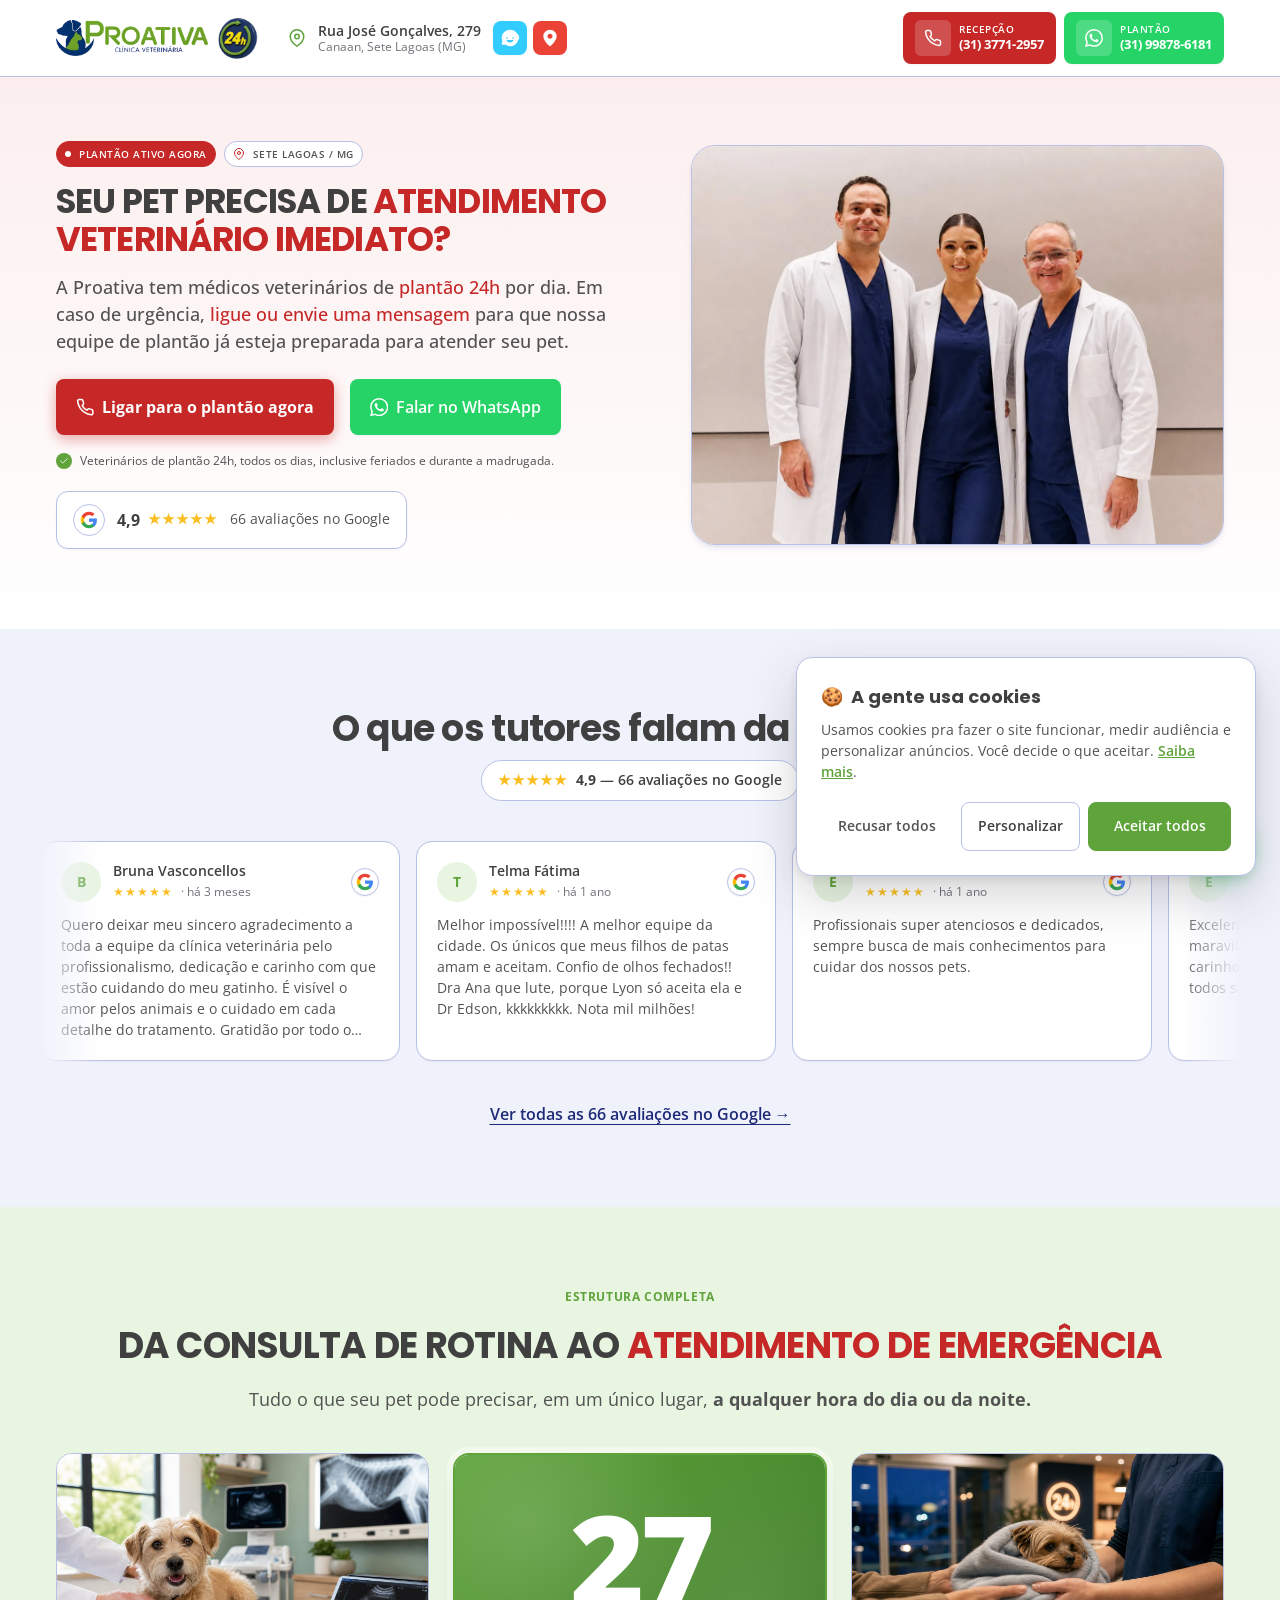
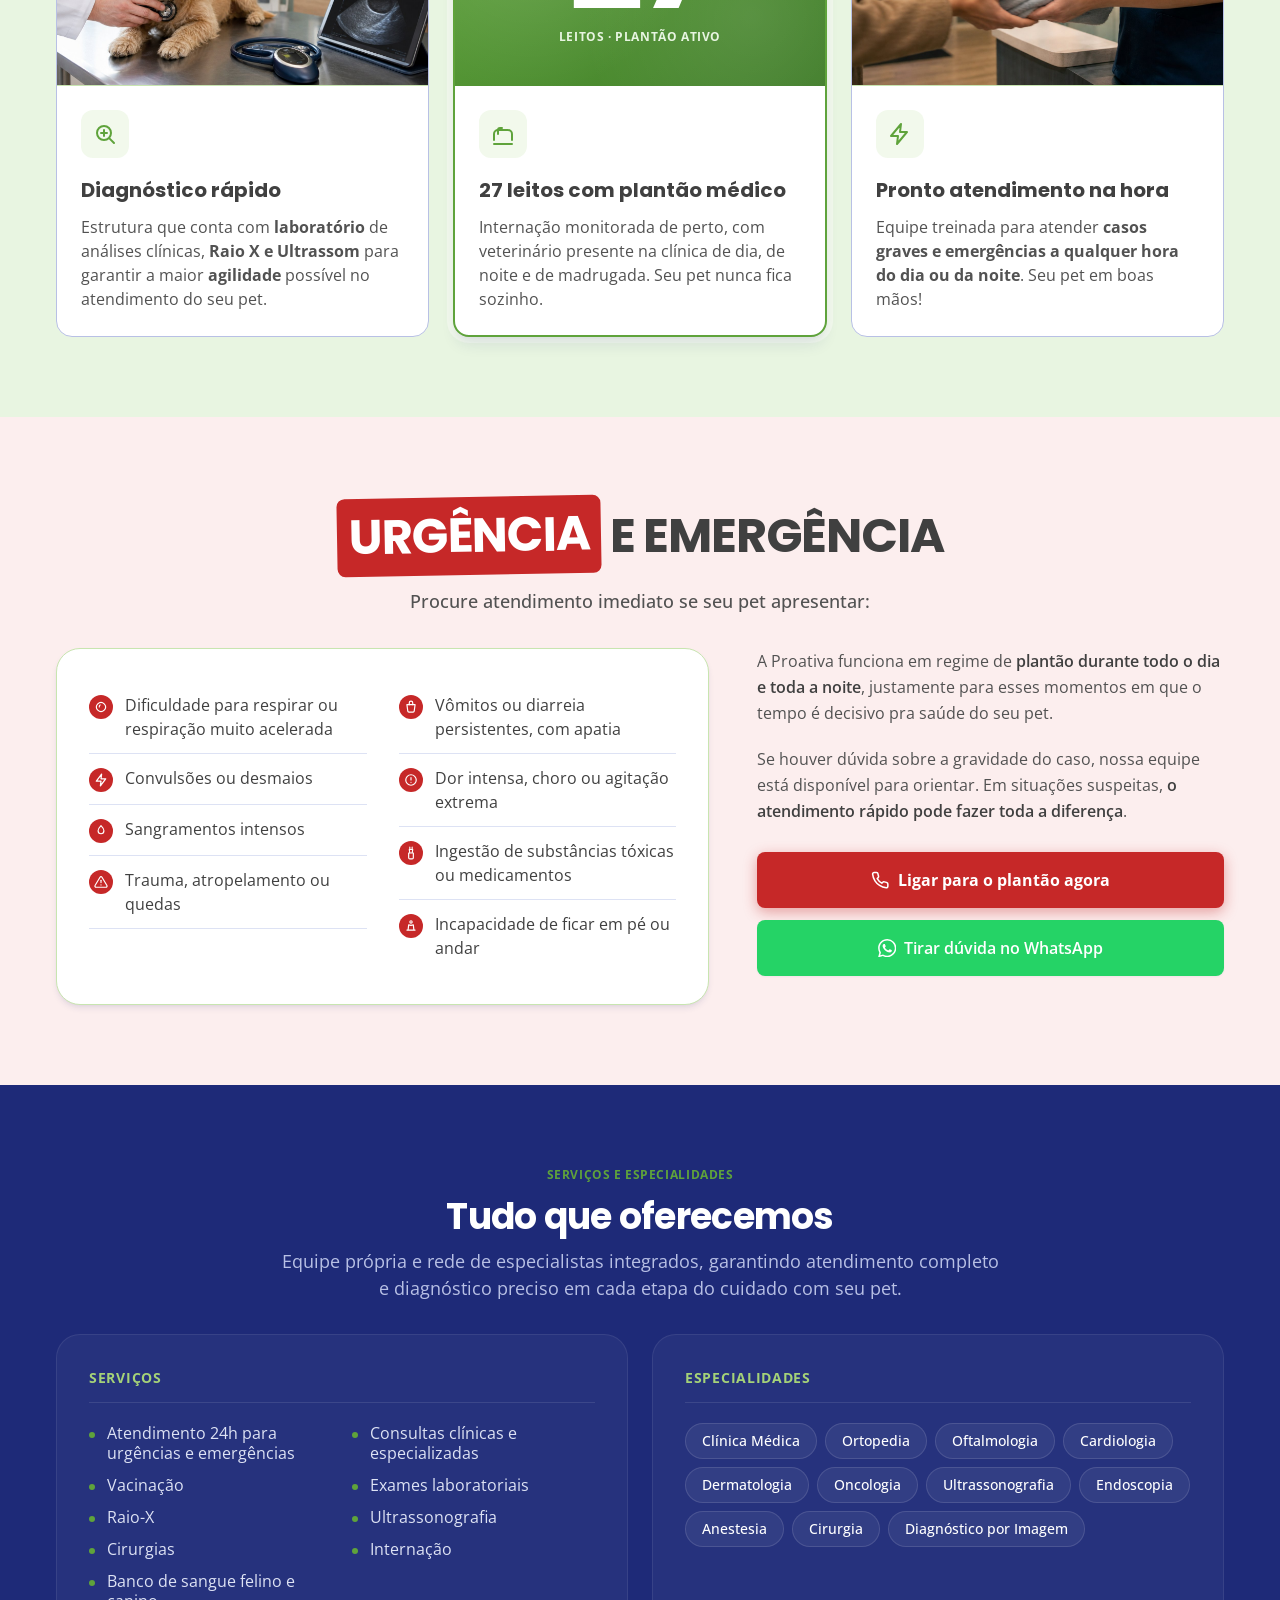
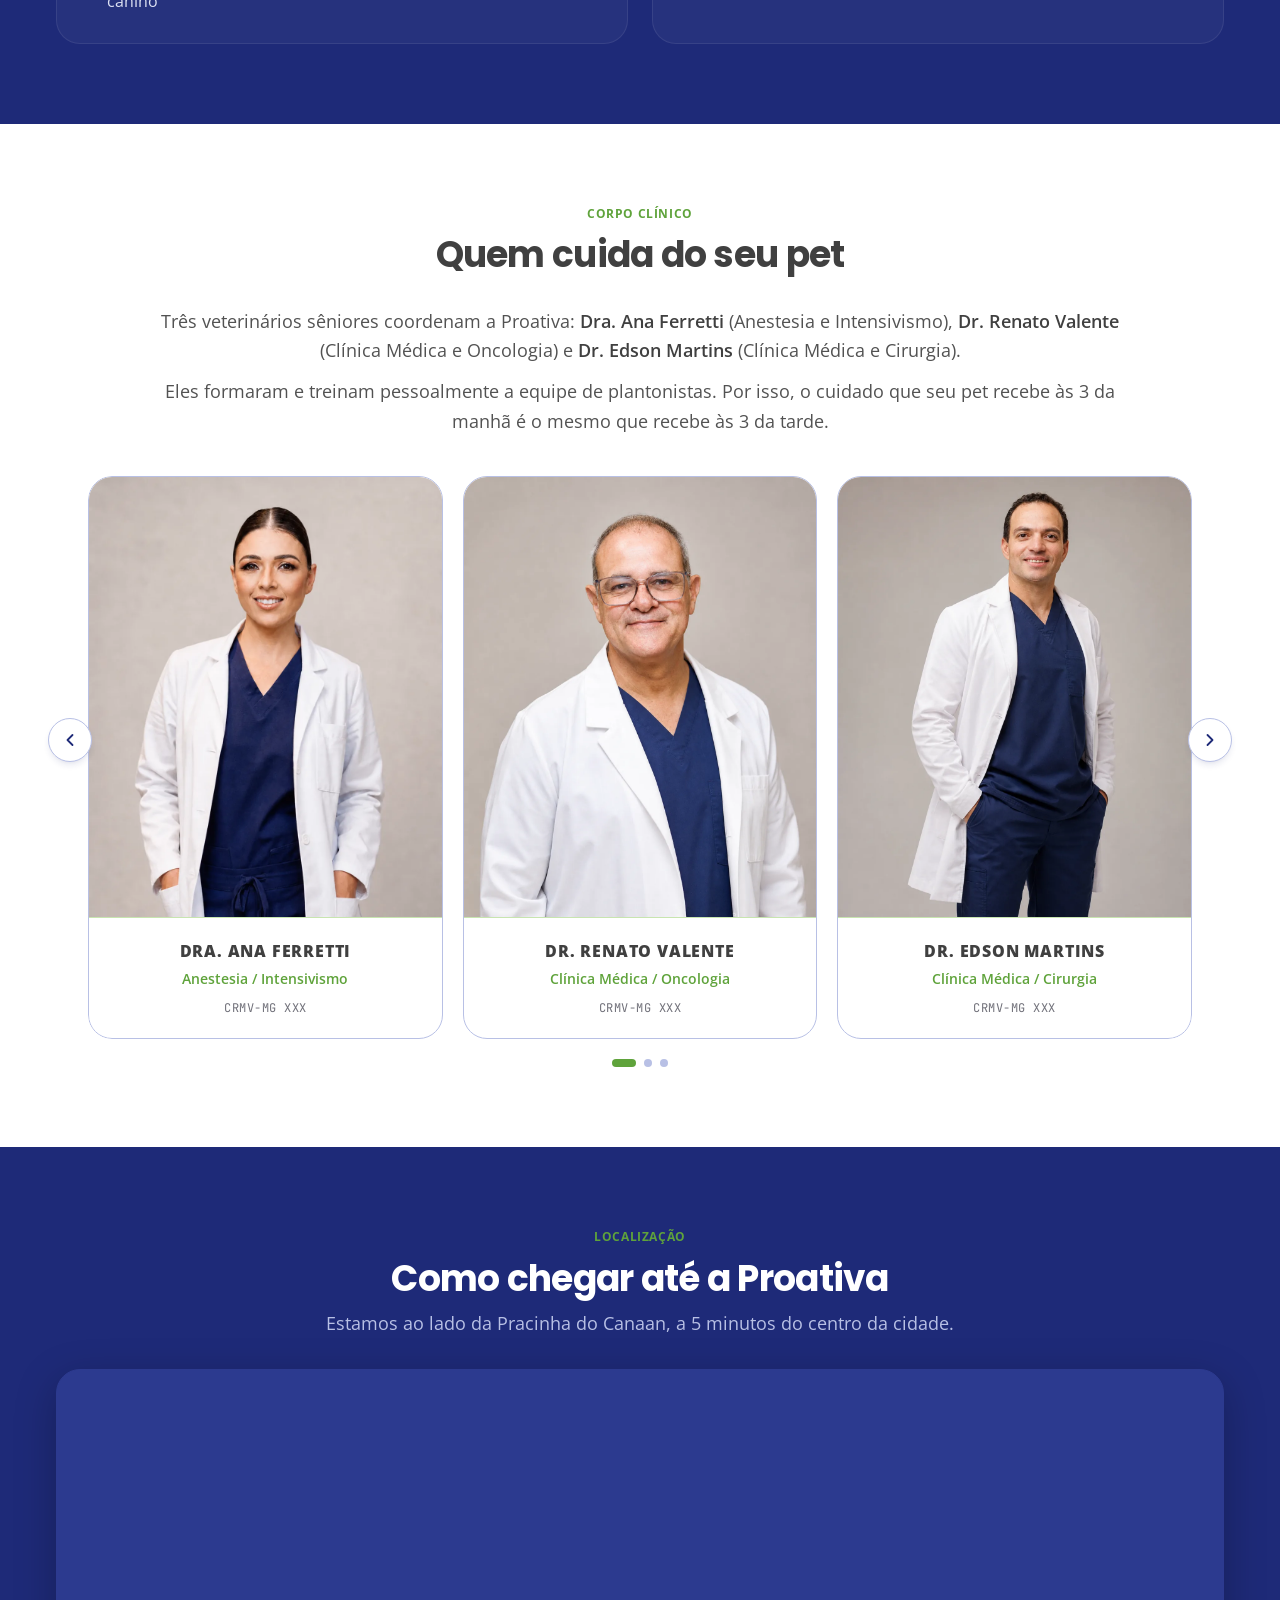
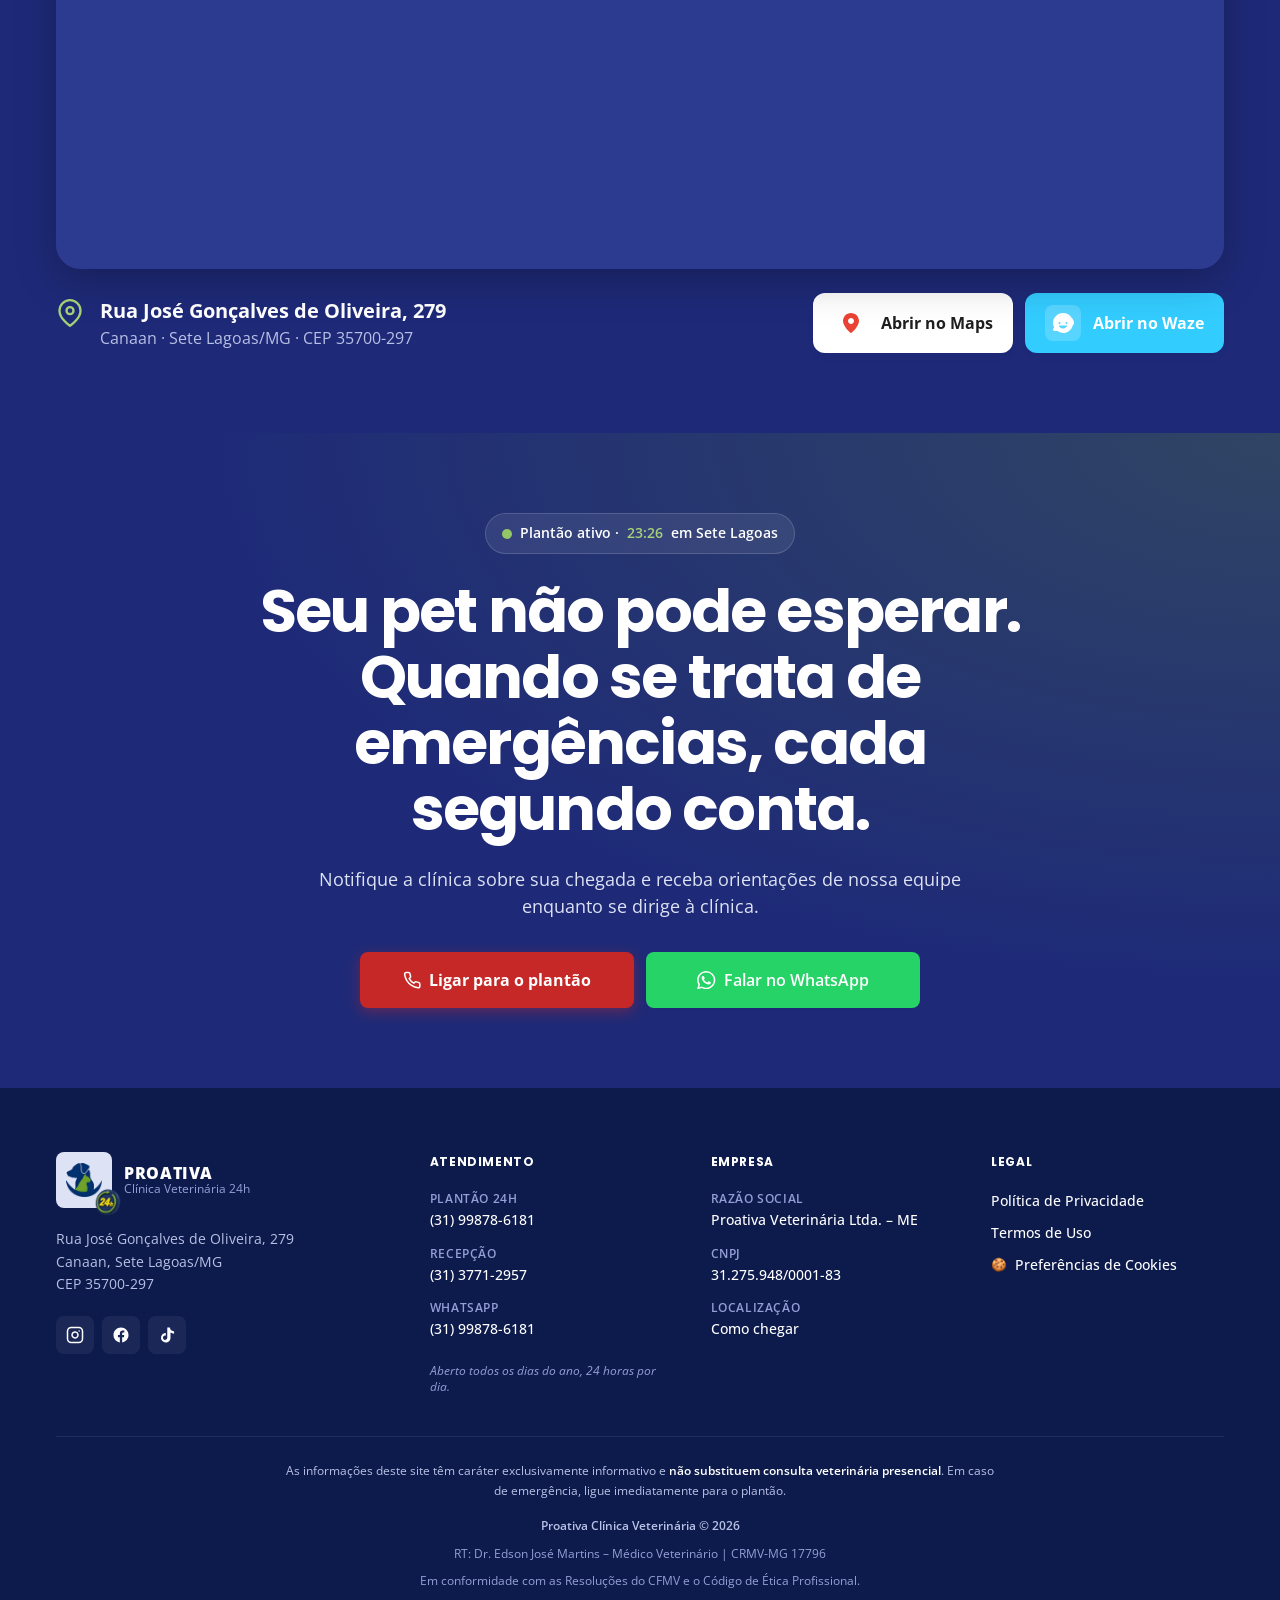
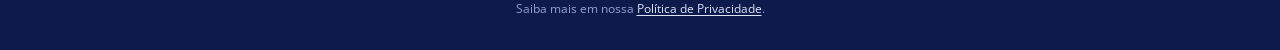
==== commit 0edbc88f: "copy(hero,estrutura): novos textos com destaque em vermelho e ajustes de tipografia - Hero: H1 e sub" ====
--- a/index.html
+++ b/index.html
@@ -221,14 +221,14 @@
         <div class="hero__chips">
           <span class="hero__eyebrow">Plantão ativo agora</span>
           <span class="hero__location">
-            <svg class="icon" viewBox="0 0 24 24" fill="none" stroke="currentColor" stroke-width="2" stroke-linecap="round" stroke-linejoin="round" style="width:14px;height:14px;" aria-hidden="true"><path d="M21 10c0 7-9 13-9 13s-9-6-9-13a9 9 0 1 1 18 0z"/><circle cx="12" cy="10" r="3"/></svg>
+            <svg class="icon" viewBox="0 0 24 24" fill="none" stroke="currentColor" stroke-width="2" stroke-linecap="round" stroke-linejoin="round" style="width:12px;height:12px;" aria-hidden="true"><path d="M21 10c0 7-9 13-9 13s-9-6-9-13a9 9 0 1 1 18 0z"/><circle cx="12" cy="10" r="3"/></svg>
             Sete Lagoas / MG
           </span>
           <!-- Mobile-only merged pill -->
           <span class="hero__chip-merged" aria-hidden="true">Plantão ativo · Sete Lagoas/MG</span>
         </div>
-        <h1>Seu pet precisa de um veterinário agora?</h1>
-        <p class="hero__subtitle">A Proativa está com plantão ativo em Sete Lagoas. Ligue antes de sair de casa — nossa equipe se prepara pra receber seu pet assim que vocês chegarem.</p>
+        <h1>SEU PET PRECISA DE <span style="color: var(--color-emergency);">ATENDIMENTO VETERINÁRIO IMEDIATO?</span></h1>
+        <p class="hero__subtitle">A Proativa tem médicos veterinários de <span style="color: var(--color-emergency);">plantão 24h</span> por dia. Em caso de urgência, <span style="color: var(--color-emergency);">ligue ou envie uma mensagem</span> para que nossa equipe de plantão já esteja preparada para atender seu pet.</p>
 
         <div class="hero__ctas">
           <a class="btn btn-emergency btn-emergency--pulse" href="tel:+5531998786181">
@@ -243,9 +243,9 @@
 
         <p class="hero__microcopy">
           <span class="check" aria-hidden="true">
-            <svg class="icon" viewBox="0 0 24 24" fill="none" stroke="currentColor" stroke-width="3" stroke-linecap="round" stroke-linejoin="round" style="width:12px;height:12px;"><polyline points="20 6 9 17 4 12"/></svg>
+            <svg class="icon" viewBox="0 0 24 24" fill="none" stroke="currentColor" stroke-width="3" stroke-linecap="round" stroke-linejoin="round" style="width:10px;height:10px;"><polyline points="20 6 9 17 4 12"/></svg>
           </span>
-          Plantão ativo 24h, todos os dias — inclusive feriados e madrugada.
+          Veterinários de plantão 24h, todos os dias, inclusive feriados e durante a madrugada.
         </p>
 
         <div class="hero__social-proof" aria-label="Reputação no Google">
@@ -310,8 +310,8 @@
     <div class="container">
       <div class="section__head">
         <span class="section__eyebrow">Estrutura completa</span>
-        <h2 class="section__title">Estrutura completa — da consulta de rotina ao caso grave</h2>
-        <p class="section__subtitle">Tudo que seu pet pode precisar, em um único lugar e a qualquer hora — exames, internação e emergência sob o mesmo teto.</p>
+        <h2 class="section__title">DA CONSULTA DE ROTINA AO <span style="color: var(--color-emergency);">ATENDIMENTO DE EMERGÊNCIA</span></h2>
+        <p class="section__subtitle">Tudo o que seu pet pode precisar, em um único lugar, <strong>a qualquer hora do dia ou da noite.</strong></p>
       </div>
 
       <div class="differentials__grid">
@@ -323,8 +323,8 @@
             <div class="diff-card__icon" aria-hidden="true">
               <svg class="icon" viewBox="0 0 24 24" fill="none" stroke="currentColor" stroke-width="2" stroke-linecap="round" stroke-linejoin="round" style="width:24px;height:24px;"><circle cx="11" cy="11" r="7"/><line x1="21" y1="21" x2="16.65" y2="16.65"/><path d="M11 8v6M8 11h6"/></svg>
             </div>
-            <h3>Diagnóstico ágil</h3>
-            <p>Contamos com laboratório próprio para agilizar o diagnóstico do seu pet. Consultas, vacinas, exames laboratoriais, raio X e ultrassom em um só lugar.</p>
+            <h3>Diagnóstico rápido</h3>
+            <p>Estrutura que conta com <strong>laboratório</strong> de análises clínicas, <strong>Raio X e Ultrassom</strong> para garantir a maior <strong>agilidade</strong> possível no atendimento do seu pet.</p>
           </div>
         </article>
 
@@ -353,7 +353,7 @@
               <svg class="icon" viewBox="0 0 24 24" fill="none" stroke="currentColor" stroke-width="2" stroke-linecap="round" stroke-linejoin="round" style="width:24px;height:24px;"><path d="M13 2L3 14h7l-1 8 10-12h-7l1-8z"/></svg>
             </div>
             <h3>Pronto atendimento na hora</h3>
-            <p>Médico veterinário recebendo casos graves a qualquer momento — inclusive madrugada, feriado e fim de semana. Equipe preparada pra agir nos primeiros minutos.</p>
+            <p>Equipe treinada para atender <strong>casos graves e emergências a qualquer hora do dia ou da noite</strong>. Seu pet em boas mãos!</p>
           </div>
         </article>
       </div>
--- a/css/style.css
+++ b/css/style.css
@@ -639,16 +639,16 @@
   background: var(--color-emergency);
   border: 1px solid var(--color-emergency);
   color: var(--color-white);
-  padding: var(--space-2) var(--space-3);
+  padding: var(--space-1) var(--space-2);
   border-radius: var(--radius-full);
-  font-size: var(--fs-xs);
+  font-size: 0.625rem;
   font-weight: var(--fw-semibold);
   text-transform: uppercase;
   letter-spacing: var(--ls-wide);
   width: fit-content;
 }
 .hero__eyebrow::before {
-  content: ""; width: 8px; height: 8px;
+  content: ""; width: 6px; height: 6px;
   background: var(--color-white);
   border-radius: 50%;
   box-shadow: 0 0 0 0 rgba(255,255,255,0.7);
@@ -659,7 +659,7 @@
   100% { box-shadow: 0 0 0 10px rgba(255,255,255,0); }
 }
 .hero h1 {
-  font-size: var(--fs-4xl);
+  font-size: calc(var(--fs-4xl) - 0.875rem);
   font-weight: var(--fw-bold);
   line-height: var(--lh-tight);
   letter-spacing: var(--ls-tight);
@@ -669,6 +669,7 @@
 }
 .hero__subtitle {
   font-size: var(--fs-lg);
+  font-weight: var(--fw-medium);
   color: var(--color-text-secondary);
   margin-top: var(--space-4);
   line-height: var(--lh-normal);
@@ -680,12 +681,12 @@
 }
 .hero__microcopy {
   margin-top: var(--space-4);
-  font-size: var(--fs-sm);
+  font-size: var(--fs-xs);
   color: var(--color-text-secondary);
   display: flex; align-items: center; gap: var(--space-2);
 }
 .hero__microcopy .check {
-  width: 20px; height: 20px;
+  width: 16px; height: 16px;
   background: var(--color-brand-green);
   border-radius: 50%;
   display: grid; place-items: center;
@@ -727,7 +728,7 @@
 @media (min-width: 1024px) {
   .hero { padding-block: var(--space-16) var(--space-20); }
   .hero__inner { grid-template-columns: 1.1fr 1fr; align-items: center; gap: var(--space-12); }
-  .hero h1 { font-size: var(--fs-5xl); }
+  .hero h1 { font-size: calc(var(--fs-5xl) - 0.875rem); }
   .hero__ctas { grid-template-columns: auto auto; justify-content: start; gap: var(--space-4); }
   .hero__media .placeholder { aspect-ratio: 4/3; min-height: 420px; }
 }
@@ -874,6 +875,11 @@
 
 /* === 12. DIFERENCIAIS === */
 .differentials { background: var(--color-green-100); }
+.differentials .section__head { max-width: none; gap: var(--space-5); margin-bottom: var(--space-10); }
+.differentials .section__title { text-wrap: nowrap; }
+@media (max-width: 768px) {
+  .differentials .section__title { text-wrap: balance; }
+}
 .differentials__grid {
   display: grid; gap: var(--space-5);
 }
@@ -1497,9 +1503,9 @@
   background: var(--color-white);
   border: 1px solid var(--color-border);
   color: var(--color-text-secondary);
-  padding: var(--space-2) var(--space-3);
+  padding: var(--space-1) var(--space-2);
   border-radius: var(--radius-full);
-  font-size: var(--fs-xs);
+  font-size: 0.625rem;
   font-weight: var(--fw-semibold);
   text-transform: uppercase;
   letter-spacing: var(--ls-wide);
@@ -1514,16 +1520,16 @@
   background: var(--color-white);
   border: 1px solid var(--color-green-200);
   color: var(--color-brand-green);
-  padding: var(--space-2) var(--space-3);
+  padding: var(--space-1) var(--space-2);
   border-radius: var(--radius-full);
-  font-size: var(--fs-xs);
+  font-size: 0.625rem;
   font-weight: var(--fw-semibold);
   text-transform: uppercase;
   letter-spacing: var(--ls-wide);
   width: fit-content;
 }
 .hero__chip-merged::before {
-  content: ""; width: 8px; height: 8px;
+  content: ""; width: 6px; height: 6px;
   background: var(--color-brand-green);
   border-radius: 50%;
   box-shadow: 0 0 0 0 rgba(102,149,40,0.6);
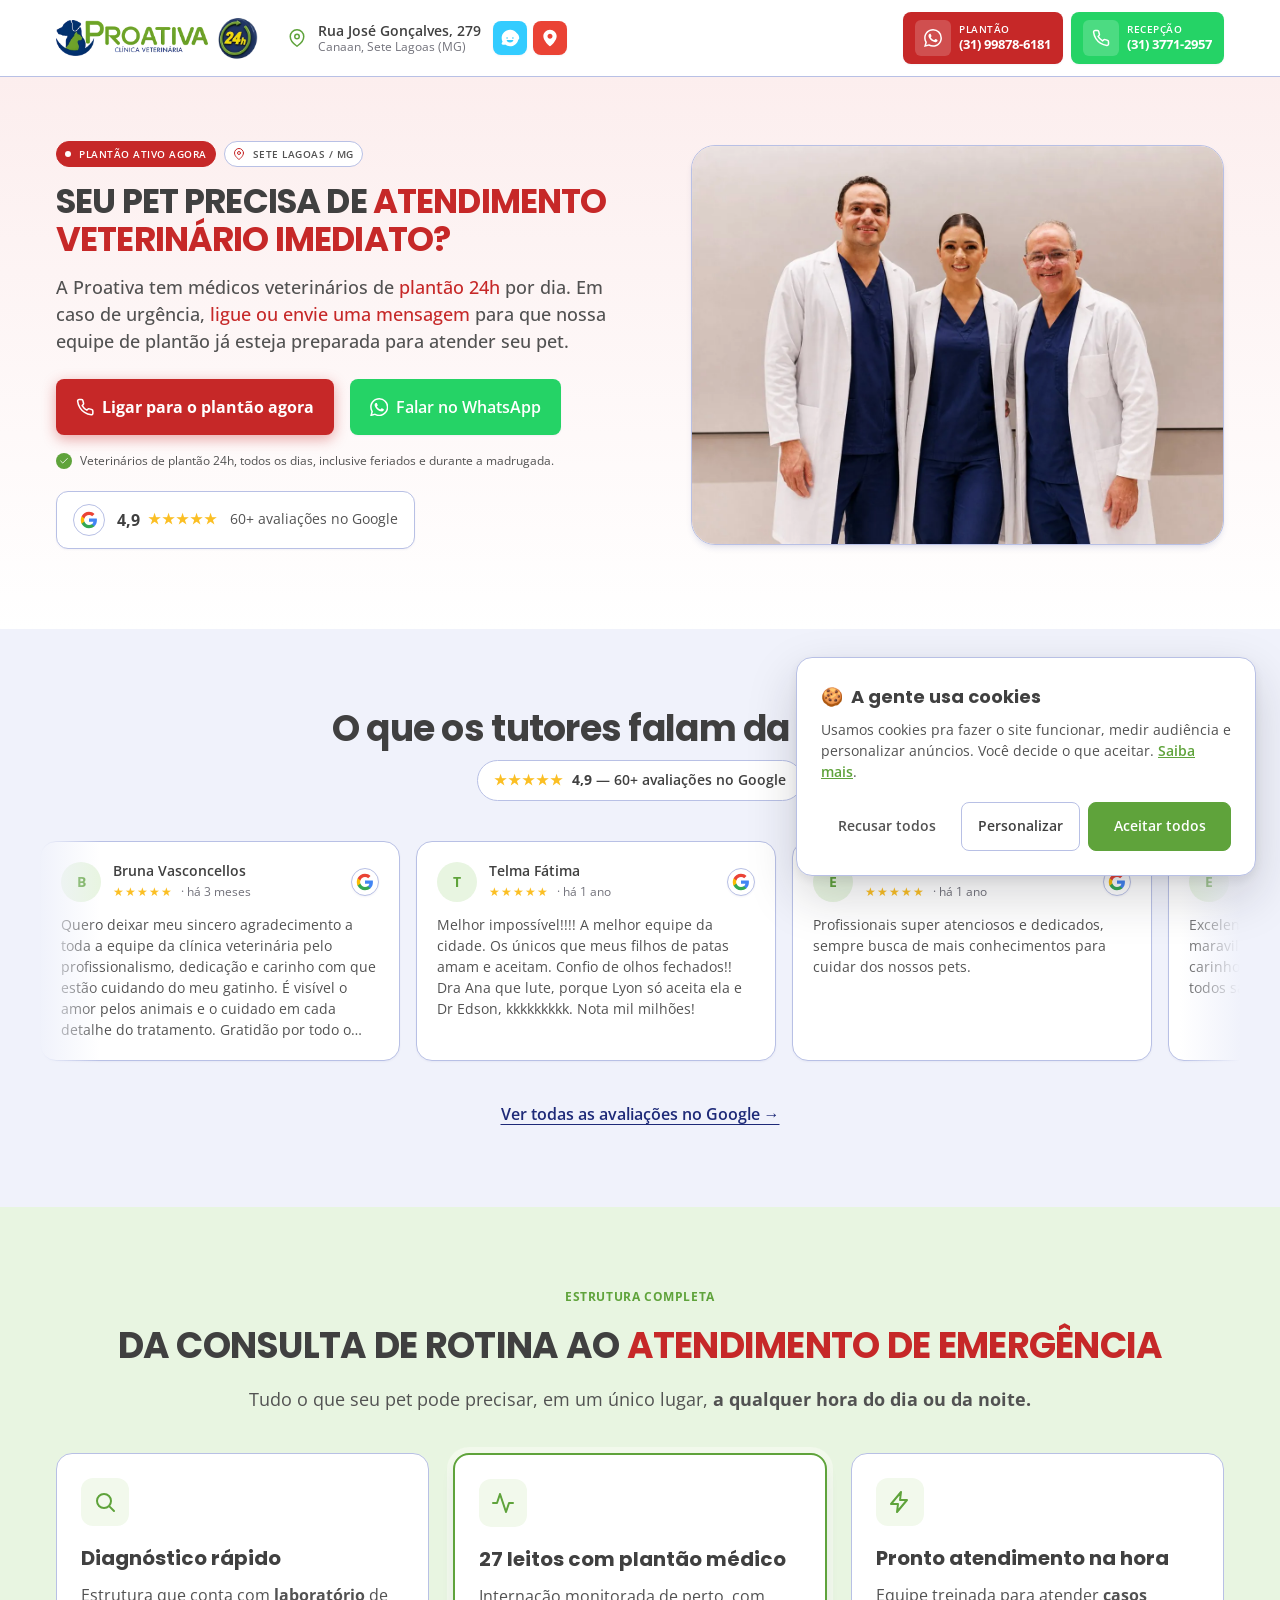
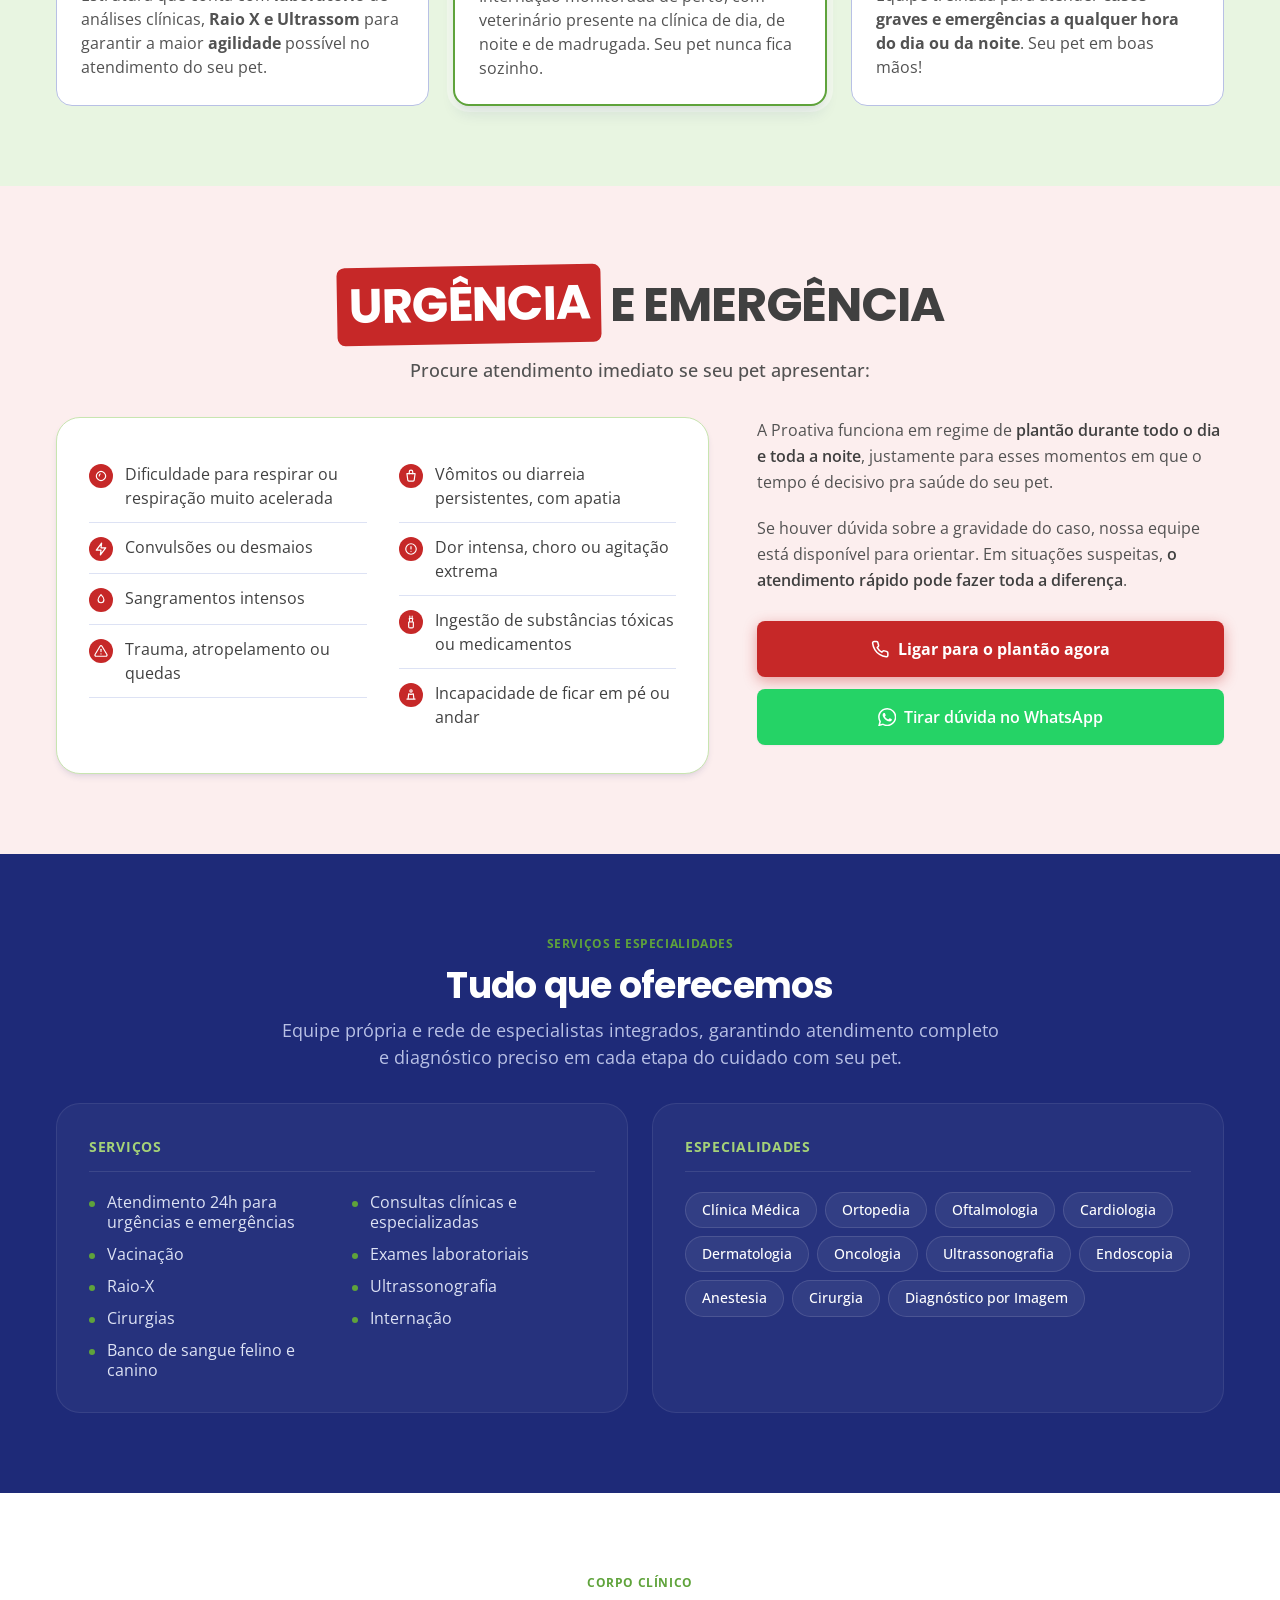
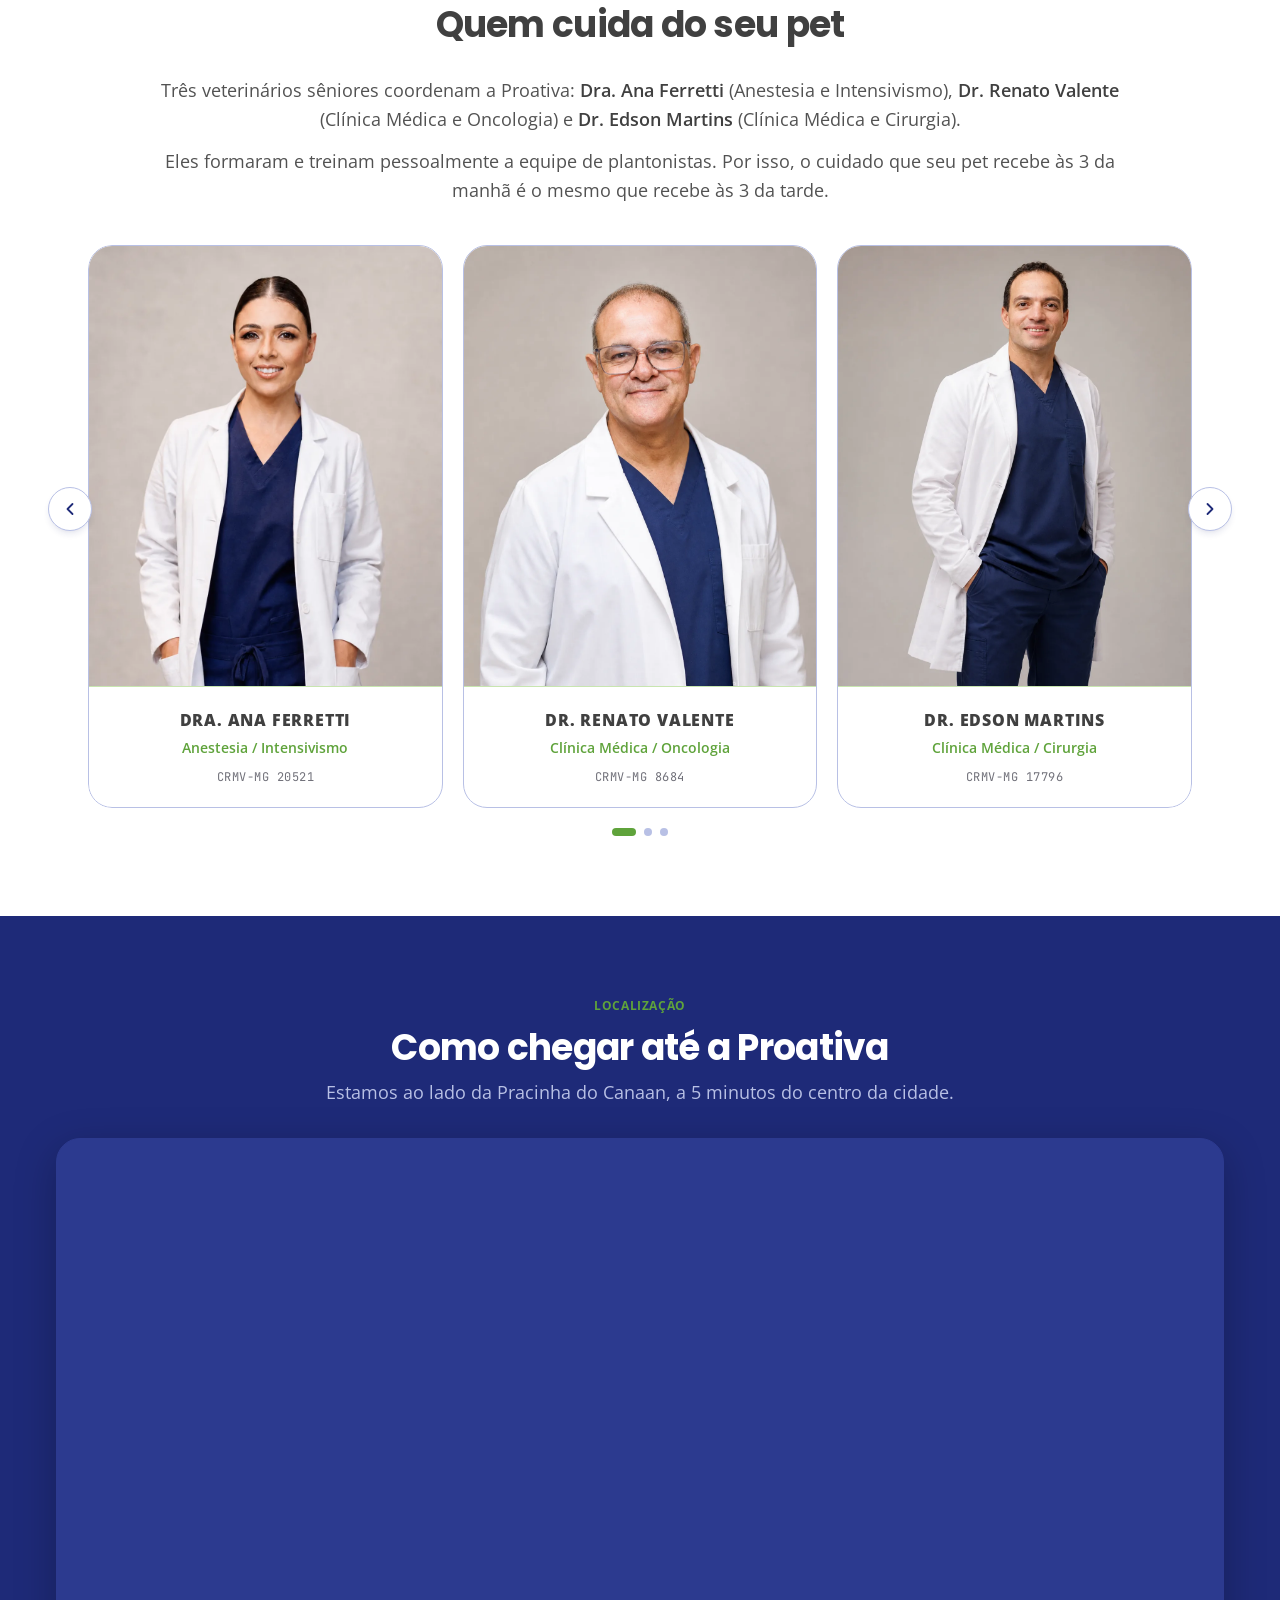
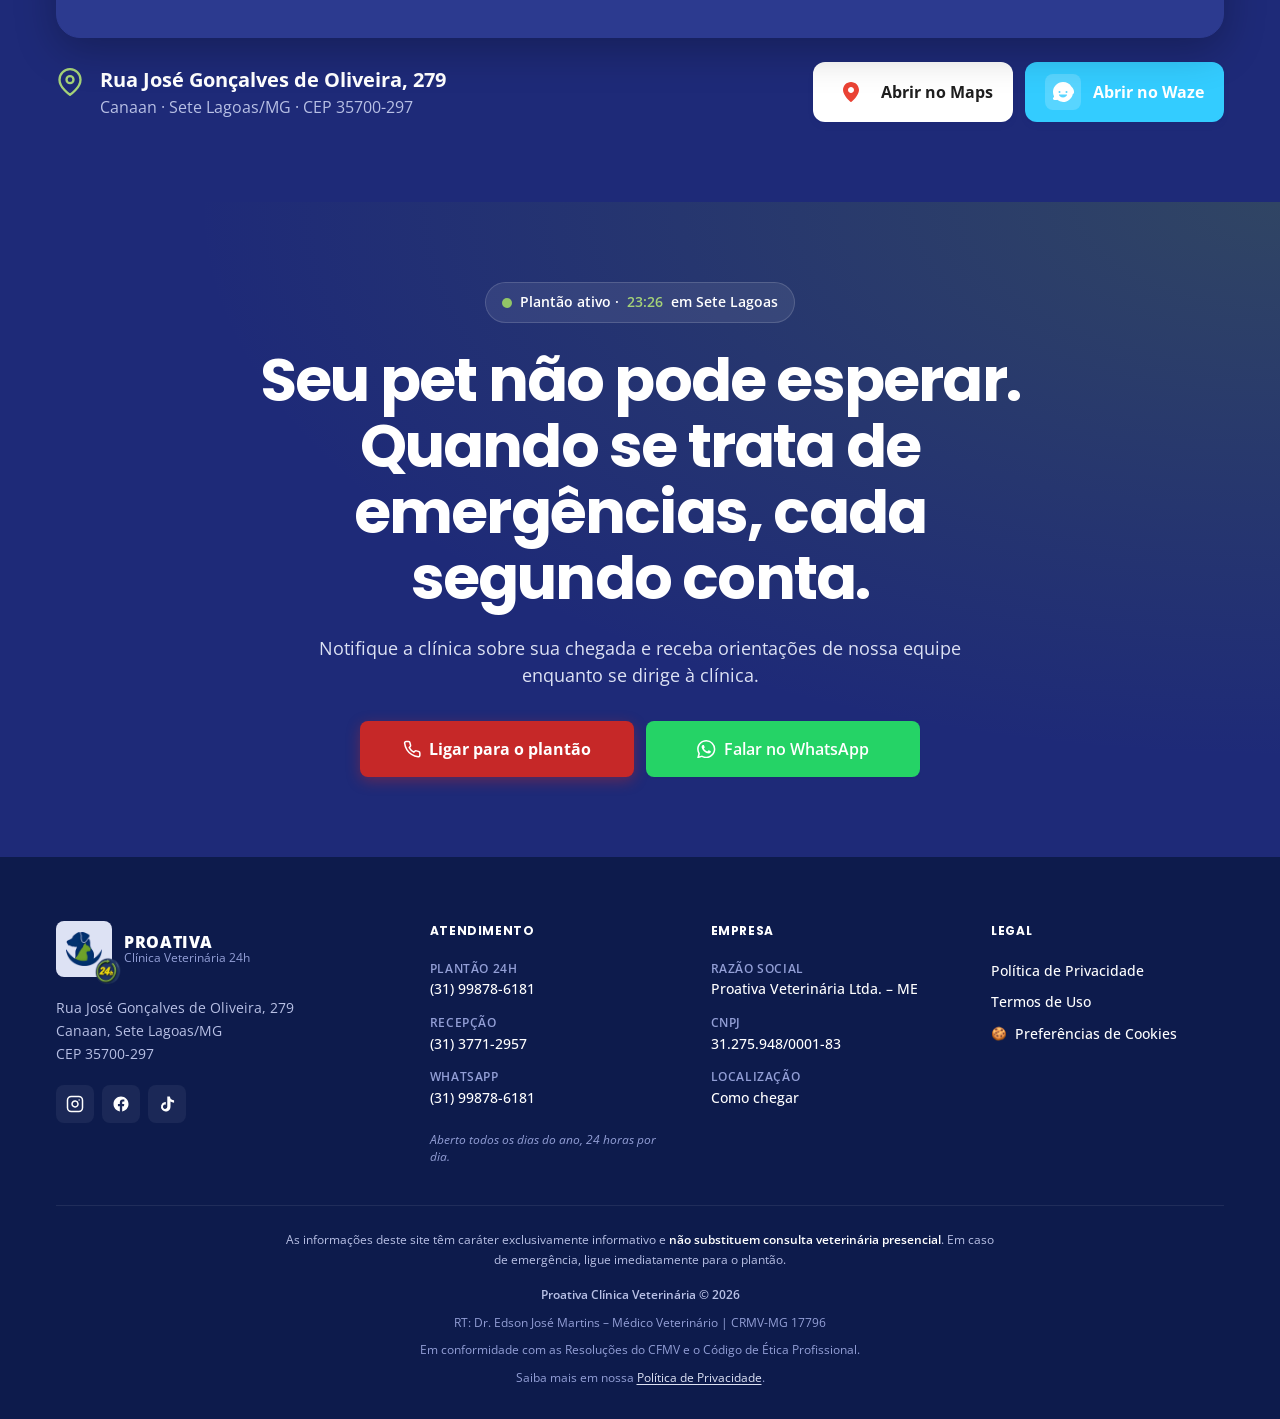
==== commit 5be4b6cb: "feat: analytics, header, equipe e ajustes de copy - analytics: Google tag (AW-16638051684) e Meta Pi" ====
--- a/index.html
+++ b/index.html
@@ -9,6 +9,44 @@
 <link rel="canonical" href="https://proativaveterinaria.com.br/">
 <link rel="icon" href="/favicon.ico?v=1">
 <link rel="apple-touch-icon" href="/apple-touch-icon.png?v=1">
+
+<!-- Consent defaults (LGPD) — deve rodar antes das tags de marketing/analytics -->
+<script>
+  window.dataLayer = window.dataLayer || [];
+  function gtag(){dataLayer.push(arguments);}
+  gtag('consent', 'default', {
+    'ad_storage':'denied',
+    'ad_user_data':'denied',
+    'ad_personalization':'denied',
+    'analytics_storage':'denied',
+    'functionality_storage':'granted',
+    'security_storage':'granted',
+    'wait_for_update':500
+  });
+</script>
+
+<!-- Google tag (gtag.js) -->
+<script async src="https://www.googletagmanager.com/gtag/js?id=AW-16638051684"></script>
+<script>
+  gtag('js', new Date());
+  gtag('config', 'AW-16638051684');
+</script>
+
+<!-- Meta Pixel Code -->
+<script>
+!function(f,b,e,v,n,t,s)
+{if(f.fbq)return;n=f.fbq=function(){n.callMethod?
+n.callMethod.apply(n,arguments):n.queue.push(arguments)};
+if(!f._fbq)f._fbq=n;n.push=n;n.loaded=!0;n.version='2.0';
+n.queue=[];t=b.createElement(e);t.async=!0;
+t.src=v;s=b.getElementsByTagName(e)[0];
+s.parentNode.insertBefore(t,s)}(window, document,'script',
+'https://connect.facebook.net/en_US/fbevents.js');
+fbq('consent', 'revoke');
+fbq('init', '1497993435212663');
+fbq('track', 'PageView');
+</script>
+<!-- End Meta Pixel Code -->
 
 <!-- Open Graph -->
 <meta property="og:type" content="website">
@@ -65,12 +103,15 @@
   },
   "sameAs": [
     "https://www.instagram.com/proativaclinica/",
-    "https://www.facebook.com/proativaveterinaria/"
+    "https://www.facebook.com/p/ProAtiva-Cl%C3%ADnica-Veterin%C3%A1ria-100054647431432/"
   ]
 }
 </script>
 </head>
 <body>
+
+<!-- Meta Pixel noscript -->
+<noscript><img height="1" width="1" style="display:none" src="https://www.facebook.com/tr?id=1497993435212663&ev=PageView&noscript=1" alt=""></noscript>
 
 <a href="#main" class="skip-link">Pular para o conteúdo</a>
 
@@ -104,7 +145,16 @@
 
     <!-- Telefones com hierarquia clara -->
     <div class="header-phones">
-      <a class="header-phone header-phone--primary" href="tel:+553137712957">
+      <a class="header-phone header-phone--primary" href="https://wa.me/5531998786181?text=Ol%C3%A1%2C%20preciso%20de%20atendimento%20veterin%C3%A1rio." target="_blank" rel="noopener">
+        <span class="header-phone__icon" aria-hidden="true">
+          <svg class="icon" viewBox="0 0 24 24" fill="currentColor"><path d="M17.472 14.382c-.297-.149-1.758-.867-2.03-.967-.273-.099-.471-.148-.67.15-.197.297-.767.966-.94 1.164-.173.199-.347.223-.644.075-.297-.15-1.255-.463-2.39-1.475-.883-.788-1.48-1.761-1.653-2.059-.173-.297-.018-.458.13-.606.134-.133.298-.347.446-.52.149-.174.198-.298.298-.497.099-.198.05-.371-.025-.52-.075-.149-.669-1.612-.916-2.207-.242-.579-.487-.5-.669-.51-.173-.008-.371-.01-.57-.01-.198 0-.52.074-.792.372-.272.297-1.04 1.016-1.04 2.479 0 1.462 1.065 2.875 1.213 3.074.149.198 2.096 3.2 5.077 4.487.709.306 1.262.489 1.694.625.712.227 1.36.195 1.871.118.571-.085 1.758-.719 2.006-1.413.248-.694.248-1.289.173-1.413-.074-.124-.272-.198-.57-.347m-5.421 7.403h-.004a9.87 9.87 0 0 1-5.031-1.378l-.361-.214-3.741.982.998-3.648-.235-.374a9.86 9.86 0 0 1-1.51-5.26c.001-5.45 4.436-9.884 9.888-9.884 2.64 0 5.122 1.03 6.988 2.898a9.825 9.825 0 0 1 2.893 6.994c-.003 5.45-4.437 9.884-9.885 9.884m8.413-18.297A11.815 11.815 0 0 0 12.05 0C5.495 0 .16 5.335.157 11.892c0 2.096.547 4.142 1.588 5.945L.057 24l6.305-1.654a11.882 11.882 0 0 0 5.683 1.448h.005c6.554 0 11.89-5.335 11.893-11.893a11.821 11.821 0 0 0-3.48-8.413"/></svg>
+        </span>
+        <span class="header-phone__text">
+          <span class="header-phone__label">Plantão</span>
+          <span class="header-phone__number">(31) 99878-6181</span>
+        </span>
+      </a>
+      <a class="header-phone header-phone--whatsapp" href="tel:+553137712957">
         <span class="header-phone__icon" aria-hidden="true">
           <svg class="icon" viewBox="0 0 24 24" fill="none" stroke="currentColor" stroke-width="2.5" stroke-linecap="round" stroke-linejoin="round"><path d="M22 16.92v3a2 2 0 0 1-2.18 2 19.79 19.79 0 0 1-8.63-3.07 19.5 19.5 0 0 1-6-6 19.79 19.79 0 0 1-3.07-8.67A2 2 0 0 1 4.11 2h3a2 2 0 0 1 2 1.72 12.84 12.84 0 0 0 .7 2.81 2 2 0 0 1-.45 2.11L8.09 9.91a16 16 0 0 0 6 6l1.27-1.27a2 2 0 0 1 2.11-.45 12.84 12.84 0 0 0 2.81.7A2 2 0 0 1 22 16.92z"/></svg>
         </span>
@@ -113,22 +163,13 @@
           <span class="header-phone__number">(31) 3771-2957</span>
         </span>
       </a>
-      <a class="header-phone header-phone--whatsapp" href="https://wa.me/5531998786181?text=Ol%C3%A1%2C%20preciso%20de%20atendimento%20veterin%C3%A1rio." target="_blank" rel="noopener">
-        <span class="header-phone__icon" aria-hidden="true">
-          <svg class="icon" viewBox="0 0 24 24" fill="currentColor"><path d="M17.472 14.382c-.297-.149-1.758-.867-2.03-.967-.273-.099-.471-.148-.67.15-.197.297-.767.966-.94 1.164-.173.199-.347.223-.644.075-.297-.15-1.255-.463-2.39-1.475-.883-.788-1.48-1.761-1.653-2.059-.173-.297-.018-.458.13-.606.134-.133.298-.347.446-.52.149-.174.198-.298.298-.497.099-.198.05-.371-.025-.52-.075-.149-.669-1.612-.916-2.207-.242-.579-.487-.5-.669-.51-.173-.008-.371-.01-.57-.01-.198 0-.52.074-.792.372-.272.297-1.04 1.016-1.04 2.479 0 1.462 1.065 2.875 1.213 3.074.149.198 2.096 3.2 5.077 4.487.709.306 1.262.489 1.694.625.712.227 1.36.195 1.871.118.571-.085 1.758-.719 2.006-1.413.248-.694.248-1.289.173-1.413-.074-.124-.272-.198-.57-.347m-5.421 7.403h-.004a9.87 9.87 0 0 1-5.031-1.378l-.361-.214-3.741.982.998-3.648-.235-.374a9.86 9.86 0 0 1-1.51-5.26c.001-5.45 4.436-9.884 9.888-9.884 2.64 0 5.122 1.03 6.988 2.898a9.825 9.825 0 0 1 2.893 6.994c-.003 5.45-4.437 9.884-9.885 9.884m8.413-18.297A11.815 11.815 0 0 0 12.05 0C5.495 0 .16 5.335.157 11.892c0 2.096.547 4.142 1.588 5.945L.057 24l6.305-1.654a11.882 11.882 0 0 0 5.683 1.448h.005c6.554 0 11.89-5.335 11.893-11.893a11.821 11.821 0 0 0-3.48-8.413"/></svg>
-        </span>
-        <span class="header-phone__text">
-          <span class="header-phone__label">Plantão</span>
-          <span class="header-phone__number">(31) 99878-6181</span>
-        </span>
-      </a>
-    </div>
-
-    <!-- Mobile: Ligar 24h + botão Mais -->
+    </div>
+
+    <!-- Mobile: 24h + botão Mais -->
     <div class="header-mobile-actions">
       <a class="header-phone-mobile" href="tel:+5531998786181" aria-label="Ligar para o plantão 24h">
         <svg class="icon" viewBox="0 0 24 24" fill="none" stroke="currentColor" stroke-width="2.5" stroke-linecap="round" stroke-linejoin="round" aria-hidden="true"><path d="M22 16.92v3a2 2 0 0 1-2.18 2 19.79 19.79 0 0 1-8.63-3.07 19.5 19.5 0 0 1-6-6 19.79 19.79 0 0 1-3.07-8.67A2 2 0 0 1 4.11 2h3a2 2 0 0 1 2 1.72 12.84 12.84 0 0 0 .7 2.81 2 2 0 0 1-.45 2.11L8.09 9.91a16 16 0 0 0 6 6l1.27-1.27a2 2 0 0 1 2.11-.45 12.84 12.84 0 0 0 2.81.7A2 2 0 0 1 22 16.92z"/></svg>
-        Ligar 24h
+        24h
       </a>
       <button type="button" class="header-more-btn" id="openHeaderSheet" aria-label="Mais opções de contato e localização">
         <svg viewBox="0 0 24 24" fill="none" stroke="currentColor" stroke-width="2.5" stroke-linecap="round" stroke-linejoin="round" aria-hidden="true"><line x1="3" y1="6" x2="21" y2="6"/><line x1="3" y1="12" x2="21" y2="12"/><line x1="3" y1="18" x2="21" y2="18"/></svg>
@@ -195,15 +236,15 @@
     <section class="sheet__section">
       <h3 class="sheet__section-title">Acompanhe a Proativa</h3>
       <div class="sheet__social">
-        <a href="https://instagram.com/proativaclinica" target="_blank" rel="noopener">
+        <a href="https://www.instagram.com/proativaclinica/" target="_blank" rel="noopener">
           <svg viewBox="0 0 24 24" fill="none" stroke="currentColor" stroke-width="2" stroke-linecap="round" stroke-linejoin="round"><rect width="20" height="20" x="2" y="2" rx="5"/><path d="M16 11.37A4 4 0 1 1 12.63 8 4 4 0 0 1 16 11.37z"/><line x1="17.5" x2="17.51" y1="6.5" y2="6.5"/></svg>
           <span>Instagram</span>
         </a>
-        <a href="https://facebook.com/proativaveterinaria" target="_blank" rel="noopener">
+        <a href="https://www.facebook.com/p/ProAtiva-Cl%C3%ADnica-Veterin%C3%A1ria-100054647431432/" target="_blank" rel="noopener">
           <svg viewBox="0 0 24 24" fill="currentColor"><path d="M22 12.07C22 6.48 17.52 2 12 2S2 6.48 2 12.07C2 17.1 5.66 21.26 10.44 22v-7.03H7.9v-2.9h2.54V9.85c0-2.5 1.49-3.89 3.77-3.89 1.09 0 2.24.2 2.24.2v2.46h-1.26c-1.24 0-1.63.77-1.63 1.56v1.88h2.78l-.45 2.9h-2.33V22C18.34 21.26 22 17.1 22 12.07z"/></svg>
           <span>Facebook</span>
         </a>
-        <a href="https://tiktok.com/@proativaclinica" target="_blank" rel="noopener">
+        <a href="https://www.tiktok.com/@proativa.vet.7l" target="_blank" rel="noopener">
           <svg viewBox="0 0 24 24" fill="currentColor"><path d="M19.59 6.69a4.83 4.83 0 0 1-3.77-4.25V2h-3.45v13.67a2.89 2.89 0 0 1-5.2 1.74 2.89 2.89 0 0 1 2.31-4.64 2.93 2.93 0 0 1 .88.13V9.4a6.84 6.84 0 0 0-1-.05A6.33 6.33 0 0 0 5.8 20.1a6.34 6.34 0 0 0 10.86-4.43V8.81a8.16 8.16 0 0 0 4.77 1.52V6.89a4.85 4.85 0 0 1-1.84-.2z"/></svg>
           <span>TikTok</span>
         </a>
@@ -261,7 +302,7 @@
             <strong>4,9</strong>
             <span class="stars" aria-hidden="true">★★★★★</span>
           </span>
-          <span class="hero__social-proof__text">66 avaliações no Google</span>
+          <span class="hero__social-proof__text">60+ avaliações no Google</span>
         </div>
       </div>
 
@@ -286,7 +327,7 @@
         <div style="display:flex; justify-content:center;">
           <span class="reviews__rating">
             <span class="stars" aria-hidden="true">★★★★★</span>
-            <span><strong>4,9</strong> — 66 avaliações no Google</span>
+            <span><strong>4,9</strong> — 60+ avaliações no Google</span>
           </span>
         </div>
       </div>
@@ -298,8 +339,8 @@
       </div>
 
       <div class="reviews__cta">
-        <a href="https://g.page/proativa-veterinaria" target="_blank" rel="noopener">
-          Ver todas as 66 avaliações no Google →
+        <a href="https://search.google.com/local/reviews?placeid=ChIJWQH6WYBQpgARFn-m4rb-bXU" target="_blank" rel="noopener">
+          Ver todas as avaliações no Google →
         </a>
       </div>
     </div>
@@ -316,12 +357,9 @@
 
       <div class="differentials__grid">
         <article class="diff-card">
-          <div class="diff-card__media">
-            <img src="assets/images/estrutura-clinica.jpg?v=2" alt="Estrutura completa da Proativa — consulta e diagnóstico" width="1280" height="800" loading="lazy" decoding="async">
-          </div>
           <div class="diff-card__body">
             <div class="diff-card__icon" aria-hidden="true">
-              <svg class="icon" viewBox="0 0 24 24" fill="none" stroke="currentColor" stroke-width="2" stroke-linecap="round" stroke-linejoin="round" style="width:24px;height:24px;"><circle cx="11" cy="11" r="7"/><line x1="21" y1="21" x2="16.65" y2="16.65"/><path d="M11 8v6M8 11h6"/></svg>
+              <svg class="icon" viewBox="0 0 24 24" fill="none" stroke="currentColor" stroke-width="2" stroke-linecap="round" stroke-linejoin="round" style="width:24px;height:24px;"><circle cx="11" cy="11" r="7"/><line x1="21" y1="21" x2="16.65" y2="16.65"/></svg>
             </div>
             <h3>Diagnóstico rápido</h3>
             <p>Estrutura que conta com <strong>laboratório</strong> de análises clínicas, <strong>Raio X e Ultrassom</strong> para garantir a maior <strong>agilidade</strong> possível no atendimento do seu pet.</p>
@@ -329,15 +367,9 @@
         </article>
 
         <article class="diff-card diff-card--hero">
-          <div class="diff-card__media diff-card__media--stat">
-            <div class="diff-stat" aria-hidden="true">
-              <span class="diff-stat__num">27</span>
-              <span class="diff-stat__label">leitos · plantão ativo</span>
-            </div>
-          </div>
           <div class="diff-card__body">
             <div class="diff-card__icon" aria-hidden="true">
-              <svg class="icon" viewBox="0 0 24 24" fill="none" stroke="currentColor" stroke-width="2" stroke-linecap="round" stroke-linejoin="round" style="width:24px;height:24px;"><path d="M3 18v-6a4 4 0 0 1 4-4h10a4 4 0 0 1 4 4v6"/><path d="M3 22h18"/><path d="M7 12V8a2 2 0 0 1 2-2h2"/></svg>
+              <svg class="icon" viewBox="0 0 24 24" fill="none" stroke="currentColor" stroke-width="2" stroke-linecap="round" stroke-linejoin="round" style="width:24px;height:24px;"><polyline points="22 12 18 12 15 21 9 3 6 12 2 12"/></svg>
             </div>
             <h3>27 leitos com plantão médico</h3>
             <p>Internação monitorada de perto, com veterinário presente na clínica de dia, de noite e de madrugada. Seu pet nunca fica sozinho.</p>
@@ -345,9 +377,6 @@
         </article>
 
         <article class="diff-card">
-          <div class="diff-card__media">
-            <img src="assets/images/estrutura-24h.jpg?v=3" alt="Plantão 24h — pronto atendimento veterinário" width="1280" height="800" loading="lazy" decoding="async">
-          </div>
           <div class="diff-card__body">
             <div class="diff-card__icon" aria-hidden="true">
               <svg class="icon" viewBox="0 0 24 24" fill="none" stroke="currentColor" stroke-width="2" stroke-linecap="round" stroke-linejoin="round" style="width:24px;height:24px;"><path d="M13 2L3 14h7l-1 8 10-12h-7l1-8z"/></svg>
@@ -513,7 +542,7 @@
               <div class="vet-card__body">
                 <div class="vet-card__name">DRA. ANA FERRETTI</div>
                 <div class="vet-card__role">Anestesia / Intensivismo</div>
-                <div class="vet-card__crmv">CRMV-MG XXX</div>
+                <div class="vet-card__crmv">CRMV-MG 20521</div>
               </div>
             </article>
             <article class="vet-card" aria-roledescription="slide" aria-label="2 de 5">
@@ -526,7 +555,7 @@
               <div class="vet-card__body">
                 <div class="vet-card__name">DR. RENATO VALENTE</div>
                 <div class="vet-card__role">Clínica Médica / Oncologia</div>
-                <div class="vet-card__crmv">CRMV-MG XXX</div>
+                <div class="vet-card__crmv">CRMV-MG 8684</div>
               </div>
             </article>
             <article class="vet-card" aria-roledescription="slide" aria-label="3 de 5">
@@ -539,7 +568,7 @@
               <div class="vet-card__body">
                 <div class="vet-card__name">DR. EDSON MARTINS</div>
                 <div class="vet-card__role">Clínica Médica / Cirurgia</div>
-                <div class="vet-card__crmv">CRMV-MG XXX</div>
+                <div class="vet-card__crmv">CRMV-MG 17796</div>
               </div>
             </article>
             <article class="vet-card" aria-roledescription="slide" aria-label="4 de 5">
@@ -552,7 +581,7 @@
               <div class="vet-card__body">
                 <div class="vet-card__name">DRA. PAULA TEIXEIRA</div>
                 <div class="vet-card__role">Médica Veterinária</div>
-                <div class="vet-card__crmv">CRMV-MG XXX</div>
+                <div class="vet-card__crmv">CRMV-MG 34853</div>
               </div>
             </article>
             <article class="vet-card" aria-roledescription="slide" aria-label="5 de 5">
@@ -565,7 +594,7 @@
               <div class="vet-card__body">
                 <div class="vet-card__name">DRA. NAYARA ARAÚJO</div>
                 <div class="vet-card__role">Médica Veterinária</div>
-                <div class="vet-card__crmv">CRMV-MG XXX</div>
+                <div class="vet-card__crmv">CRMV-MG 21721</div>
               </div>
             </article>
           </div>
@@ -691,13 +720,13 @@
           CEP 35700-297
         </p>
         <div class="footer-social" aria-label="Redes sociais">
-          <a href="https://instagram.com/proativaclinica" target="_blank" rel="noopener" aria-label="Instagram">
+          <a href="https://www.instagram.com/proativaclinica/" target="_blank" rel="noopener" aria-label="Instagram">
             <svg viewBox="0 0 24 24" fill="none" stroke="currentColor" stroke-width="2" stroke-linecap="round" stroke-linejoin="round"><rect width="20" height="20" x="2" y="2" rx="5"/><path d="M16 11.37A4 4 0 1 1 12.63 8 4 4 0 0 1 16 11.37z"/><line x1="17.5" x2="17.51" y1="6.5" y2="6.5"/></svg>
           </a>
-          <a href="https://facebook.com/proativaveterinaria" target="_blank" rel="noopener" aria-label="Facebook">
+          <a href="https://www.facebook.com/p/ProAtiva-Cl%C3%ADnica-Veterin%C3%A1ria-100054647431432/" target="_blank" rel="noopener" aria-label="Facebook">
             <svg viewBox="0 0 24 24" fill="currentColor"><path d="M22 12.07C22 6.48 17.52 2 12 2S2 6.48 2 12.07C2 17.1 5.66 21.26 10.44 22v-7.03H7.9v-2.9h2.54V9.85c0-2.5 1.49-3.89 3.77-3.89 1.09 0 2.24.2 2.24.2v2.46h-1.26c-1.24 0-1.63.77-1.63 1.56v1.88h2.78l-.45 2.9h-2.33V22C18.34 21.26 22 17.1 22 12.07z"/></svg>
           </a>
-          <a href="https://tiktok.com/@proativaclinica" target="_blank" rel="noopener" aria-label="TikTok">
+          <a href="https://www.tiktok.com/@proativa.vet.7l" target="_blank" rel="noopener" aria-label="TikTok">
             <svg viewBox="0 0 24 24" fill="currentColor"><path d="M19.59 6.69a4.83 4.83 0 0 1-3.77-4.25V2h-3.45v13.67a2.89 2.89 0 0 1-5.2 1.74 2.89 2.89 0 0 1 2.31-4.64 2.93 2.93 0 0 1 .88.13V9.4a6.84 6.84 0 0 0-1-.05A6.33 6.33 0 0 0 5.8 20.1a6.34 6.34 0 0 0 10.86-4.43V8.81a8.16 8.16 0 0 0 4.77 1.52V6.89a4.85 4.85 0 0 1-1.84-.2z"/></svg>
           </a>
         </div>
--- a/css/style.css
+++ b/css/style.css
@@ -890,18 +890,6 @@
   overflow: hidden;
   display: flex; flex-direction: column;
 }
-.diff-card__media .placeholder {
-  aspect-ratio: 16 / 10; border-radius: 0; border: none;
-  border-bottom: 1px solid var(--color-green-200);
-}
-.diff-card__media img {
-  width: 100%; height: auto;
-  aspect-ratio: 16 / 10;
-  object-fit: cover;
-  object-position: center;
-  display: block;
-  border-bottom: 1px solid var(--color-green-200);
-}
 .diff-card__body { padding: var(--space-6); display: flex; flex-direction: column; gap: var(--space-3); flex: 1; }
 .diff-card__icon {
   width: 48px; height: 48px;
@@ -1576,39 +1564,6 @@
 .diff-card--hero {
   border: 2px solid var(--color-brand-green);
   box-shadow: var(--shadow-lg), 0 0 0 6px var(--color-green-50);
-}
-.diff-card__media--stat {
-  background: linear-gradient(135deg, var(--color-brand-green) 0%, var(--color-green-700) 100%);
-  aspect-ratio: 16 / 10;
-  display: grid; place-items: center;
-  position: relative;
-  overflow: hidden;
-}
-.diff-card__media--stat::before {
-  content: ""; position: absolute; inset: 0;
-  background-image:
-    radial-gradient(circle at 20% 30%, rgba(255,255,255,0.15), transparent 50%),
-    radial-gradient(circle at 80% 70%, rgba(255,255,255,0.10), transparent 50%);
-}
-.diff-stat {
-  position: relative;
-  display: flex; flex-direction: column; align-items: center; gap: var(--space-1);
-  color: white;
-  text-align: center;
-}
-.diff-stat__num {
-  font-size: 8rem;
-  font-weight: var(--fw-extrabold);
-  line-height: 1;
-  letter-spacing: -0.04em;
-  font-feature-settings: "tnum";
-}
-.diff-stat__label {
-  font-size: var(--fs-xs);
-  font-weight: var(--fw-bold);
-  text-transform: uppercase;
-  letter-spacing: var(--ls-wide);
-  color: var(--color-green-100);
 }
 
 /* Urgency icon bullets (substitui n\u00fameros) */
